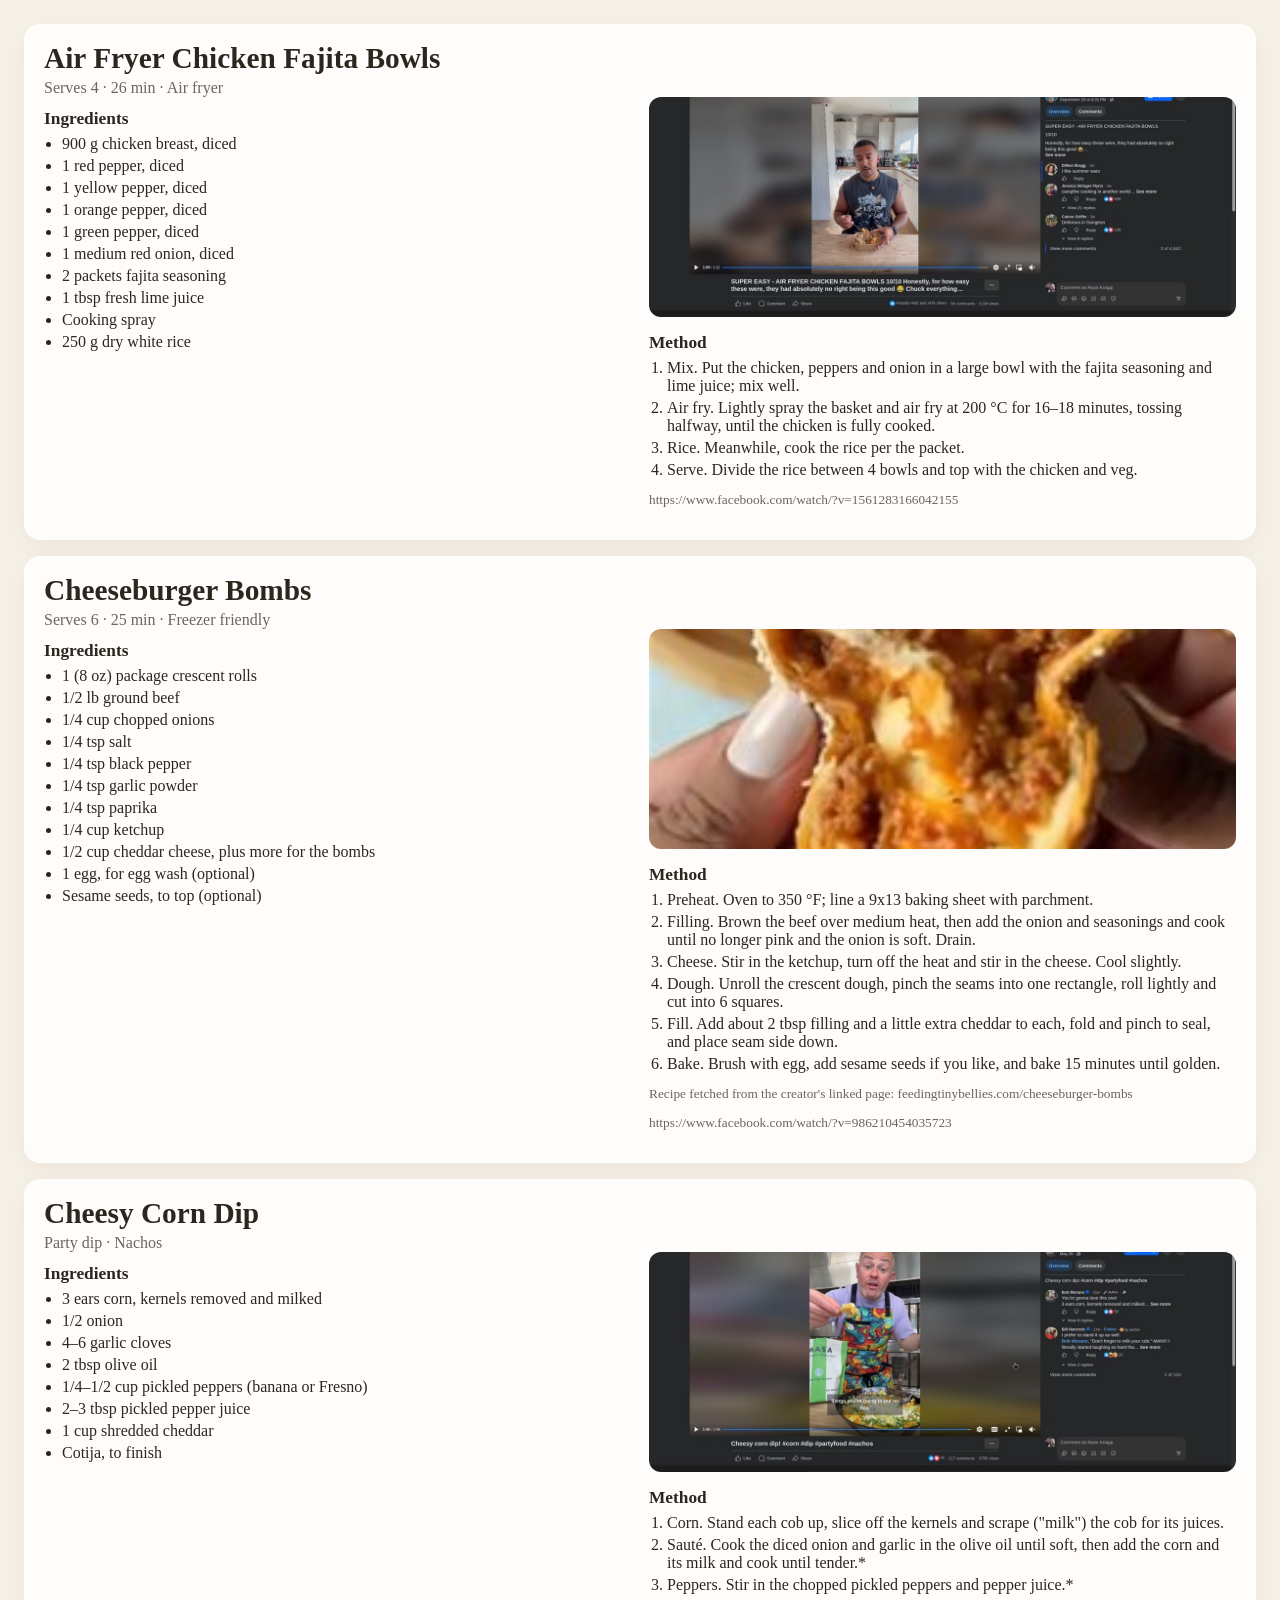
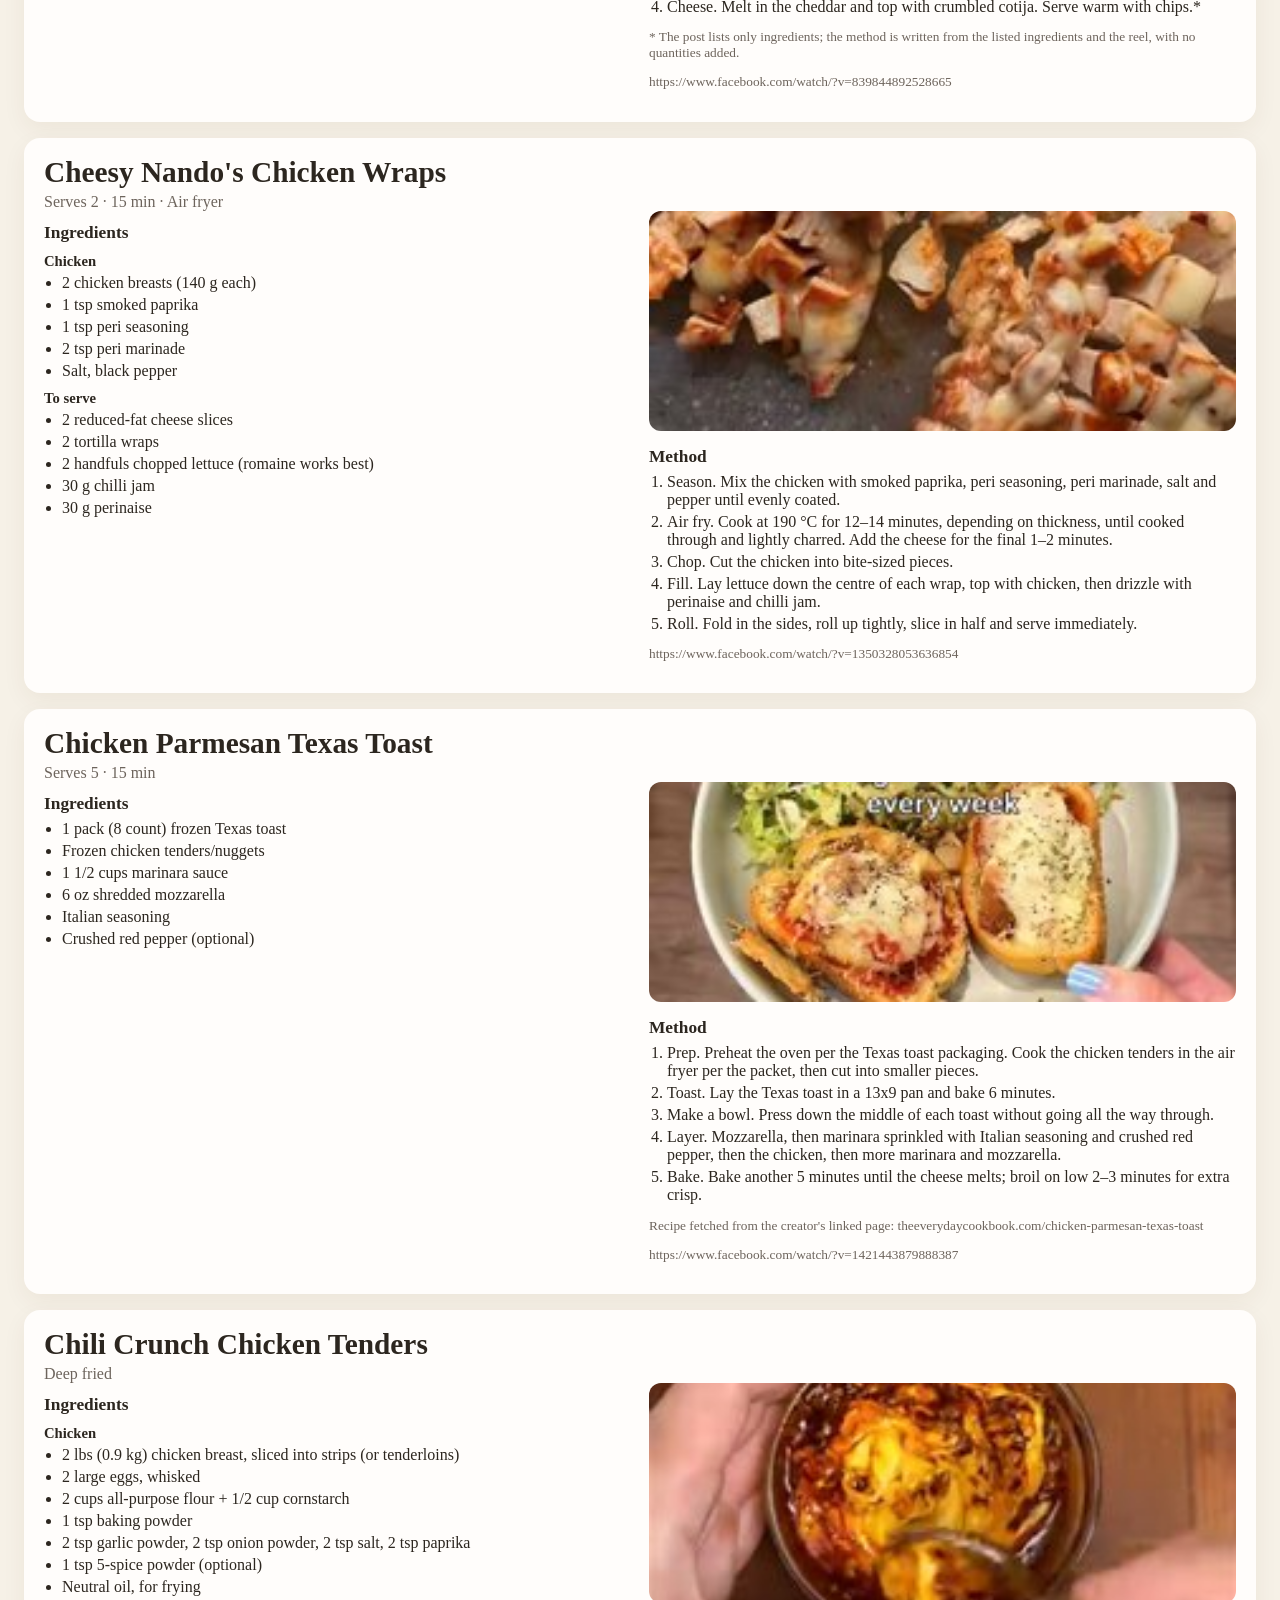
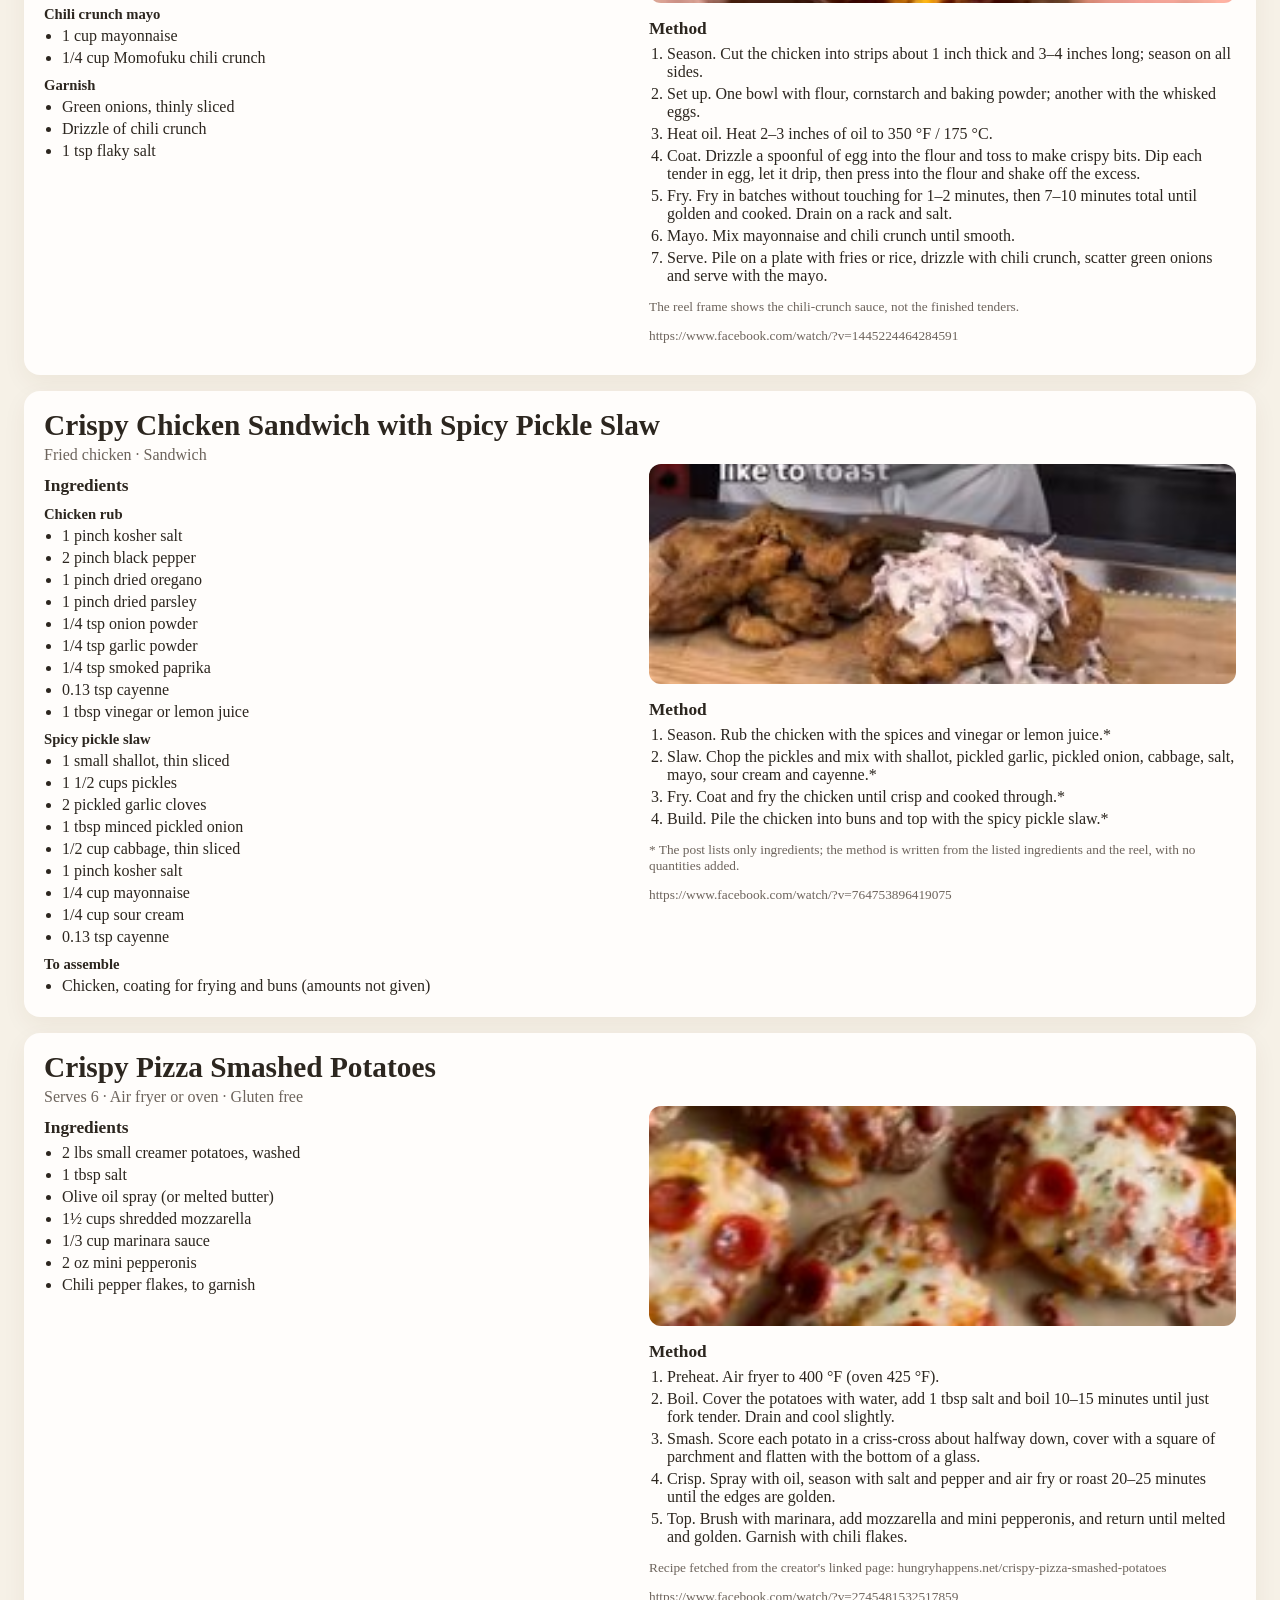
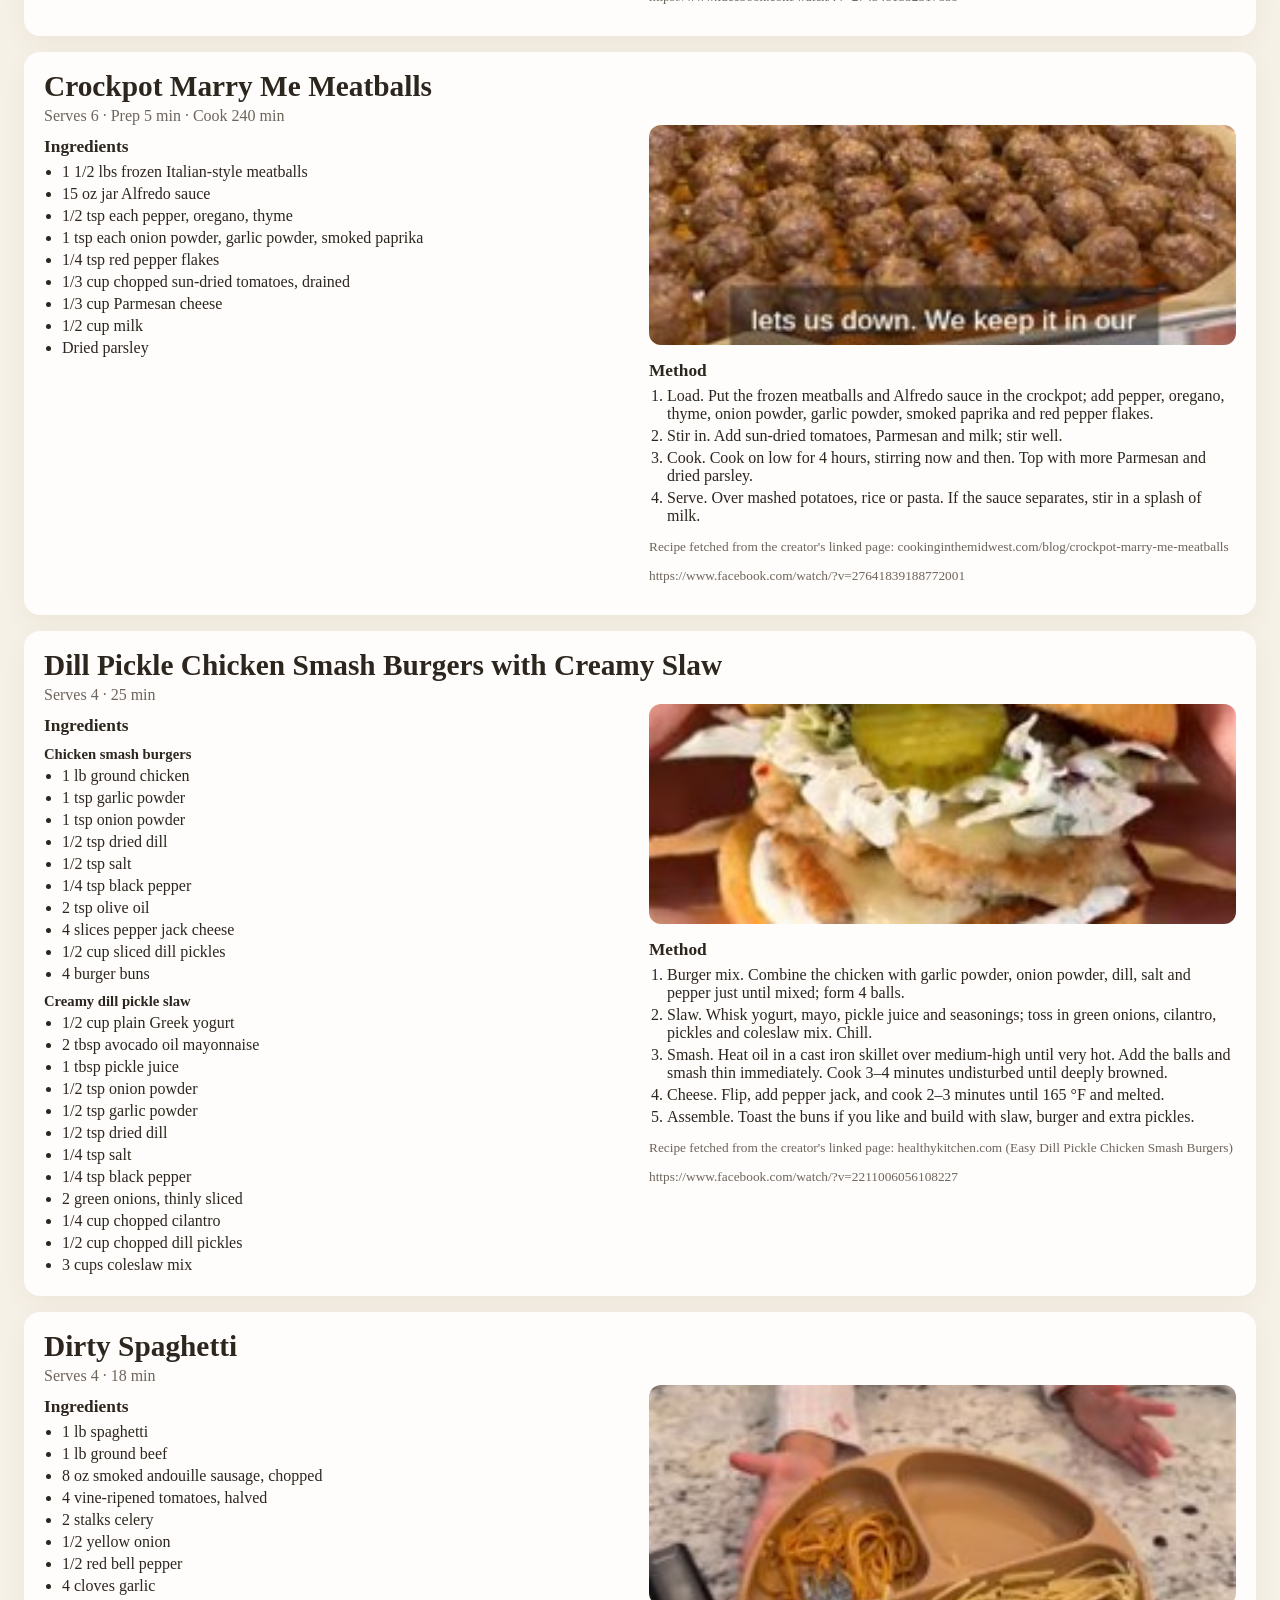
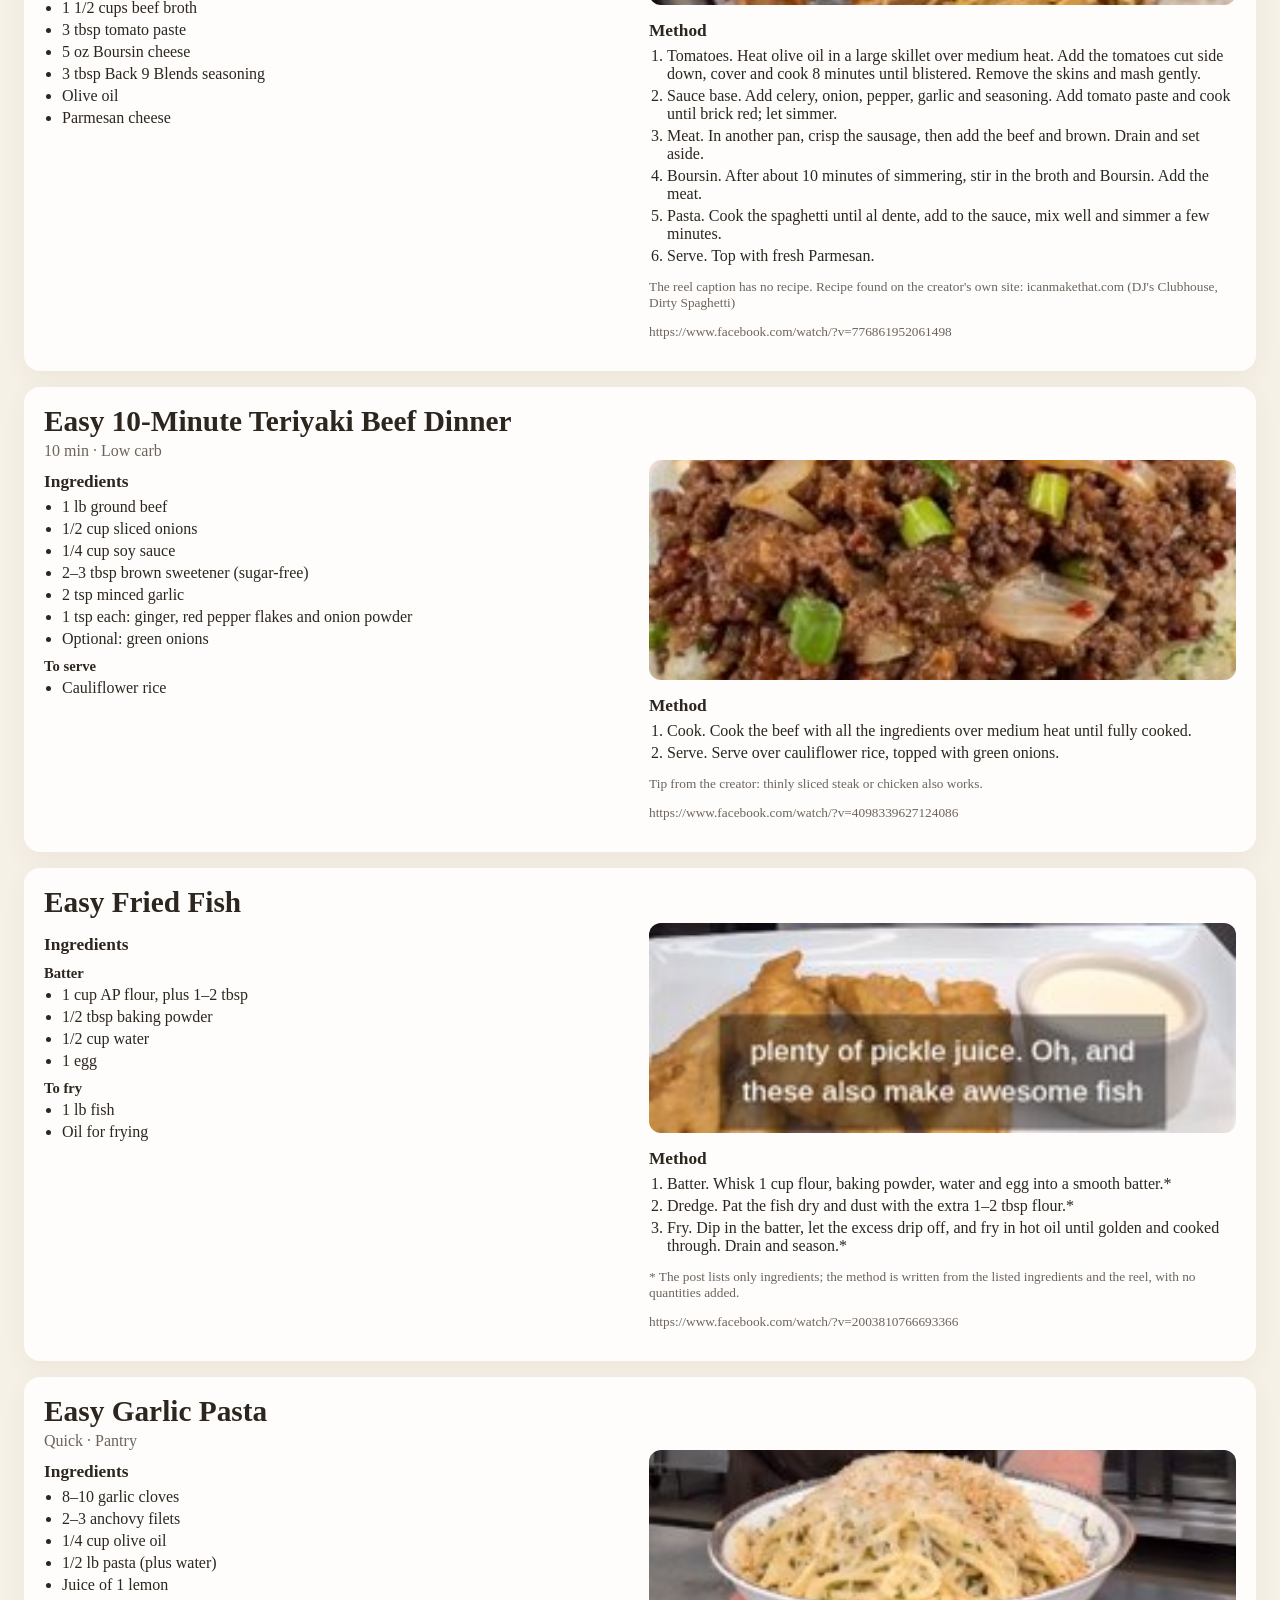
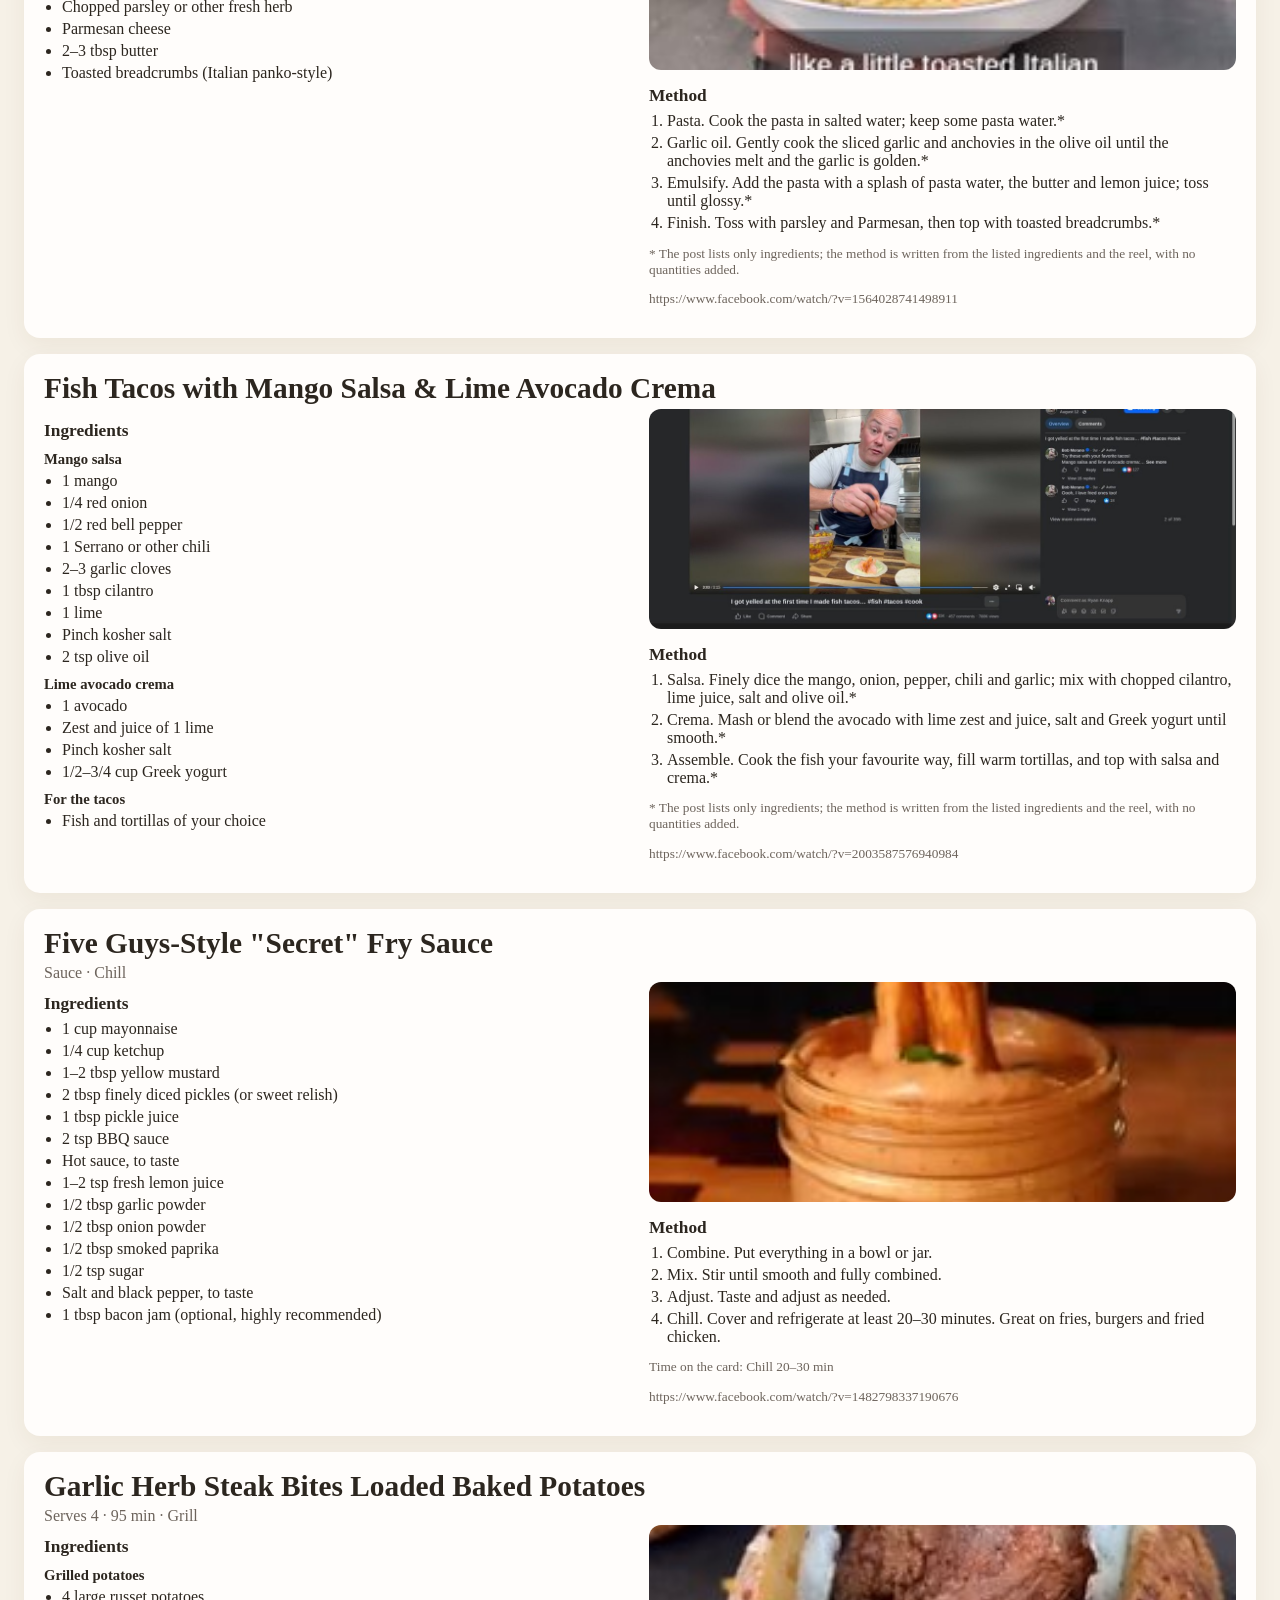
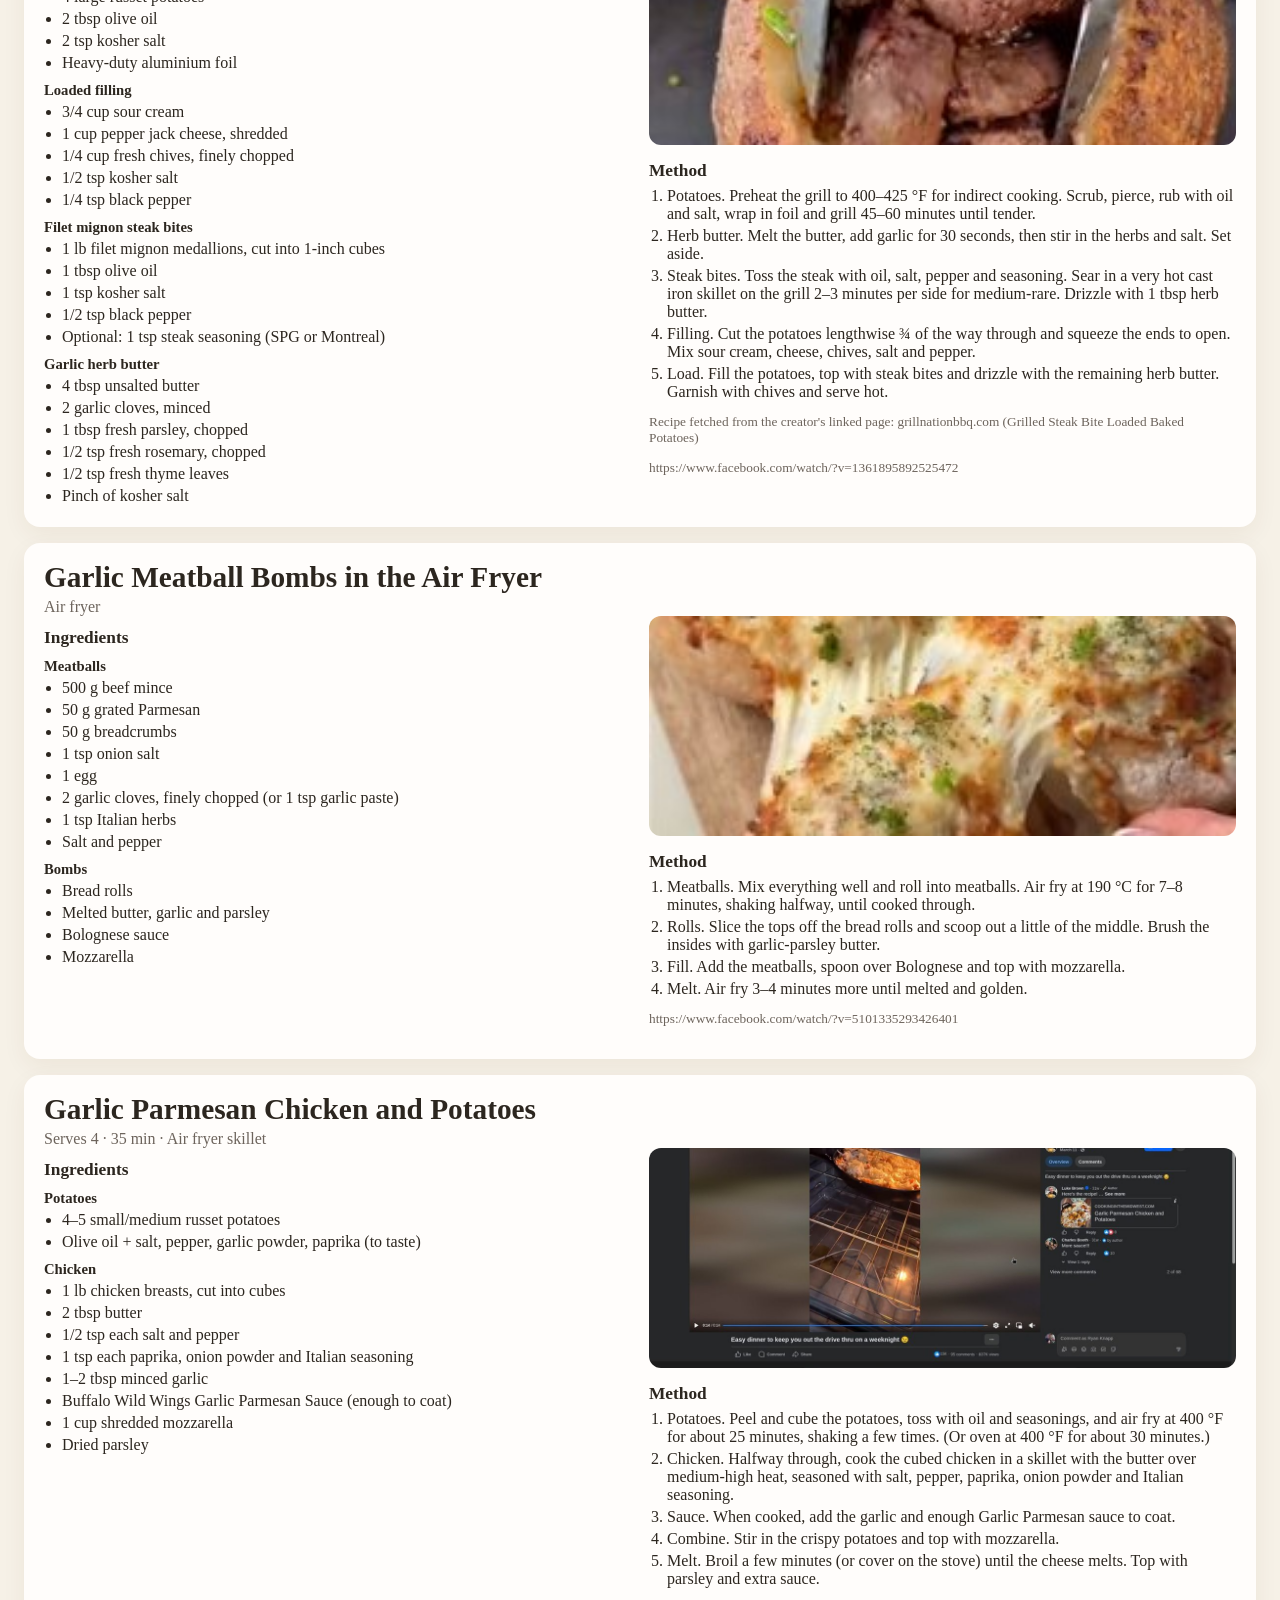
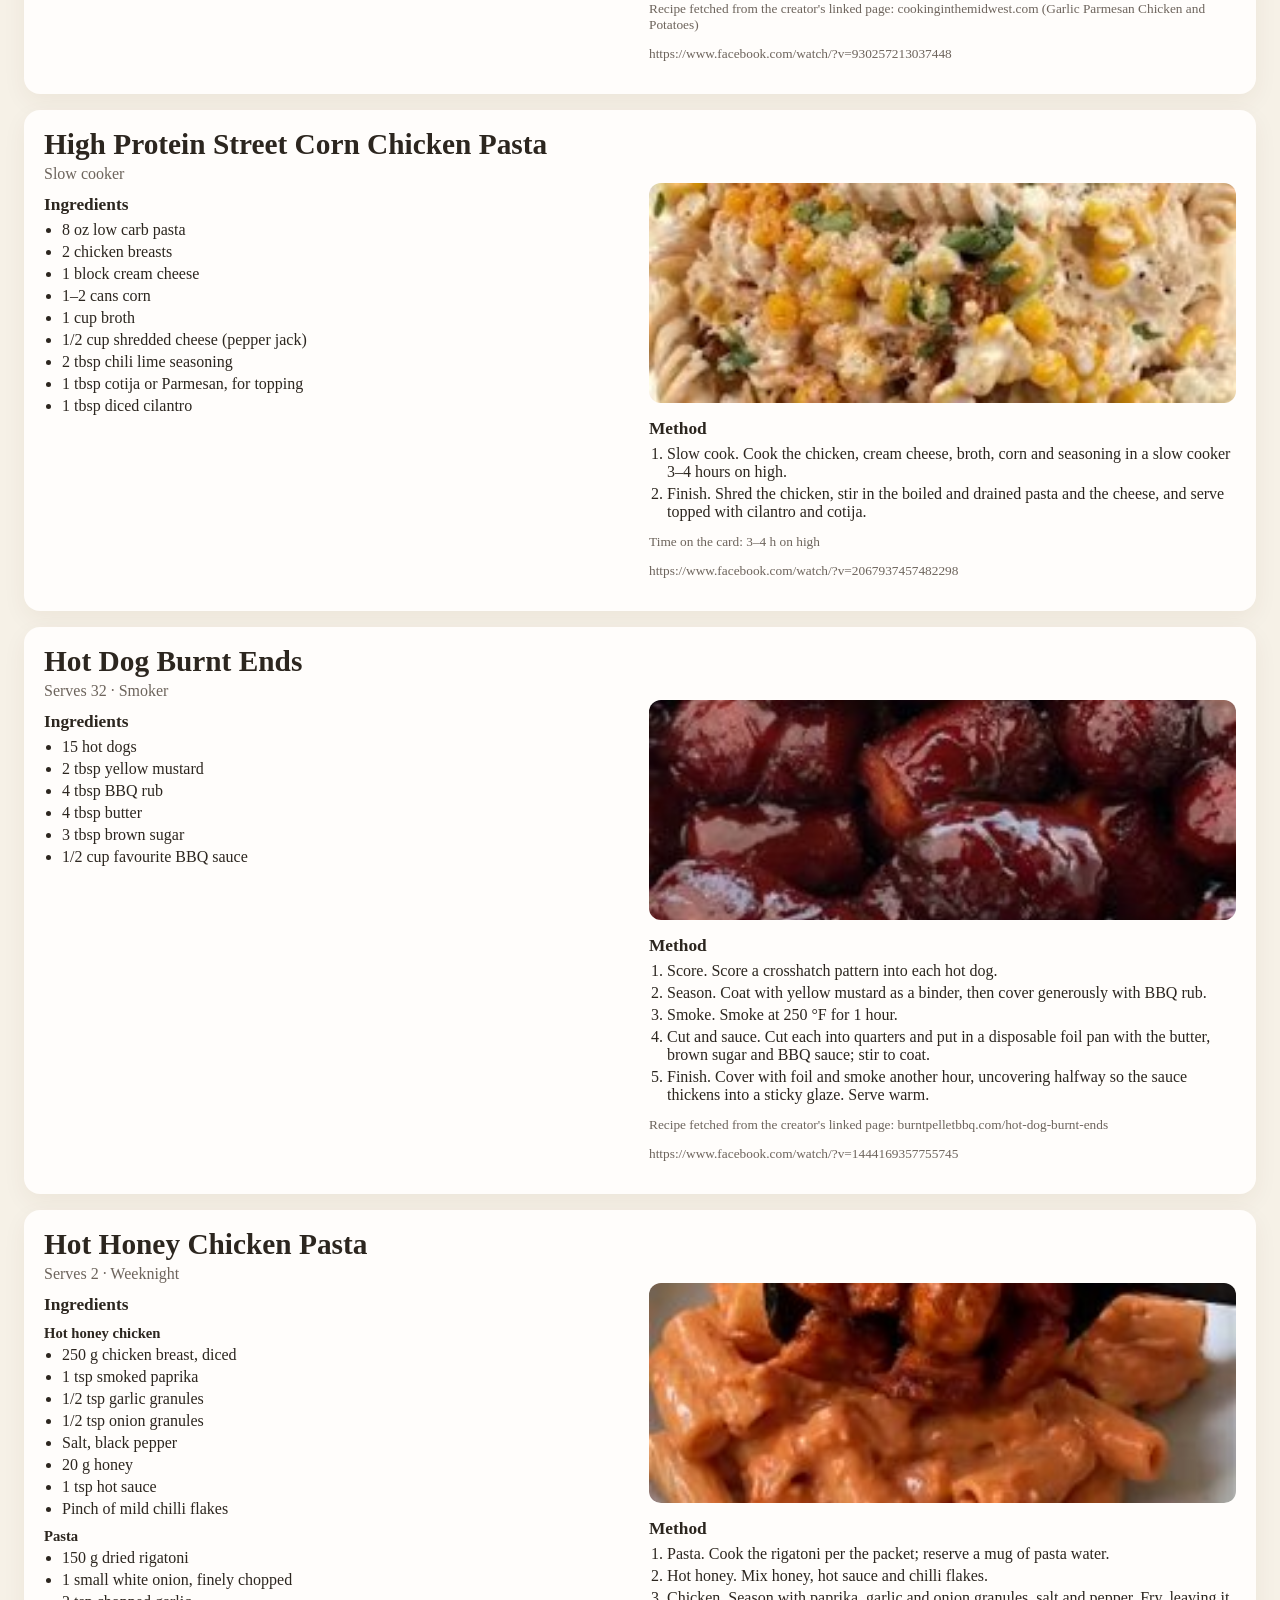
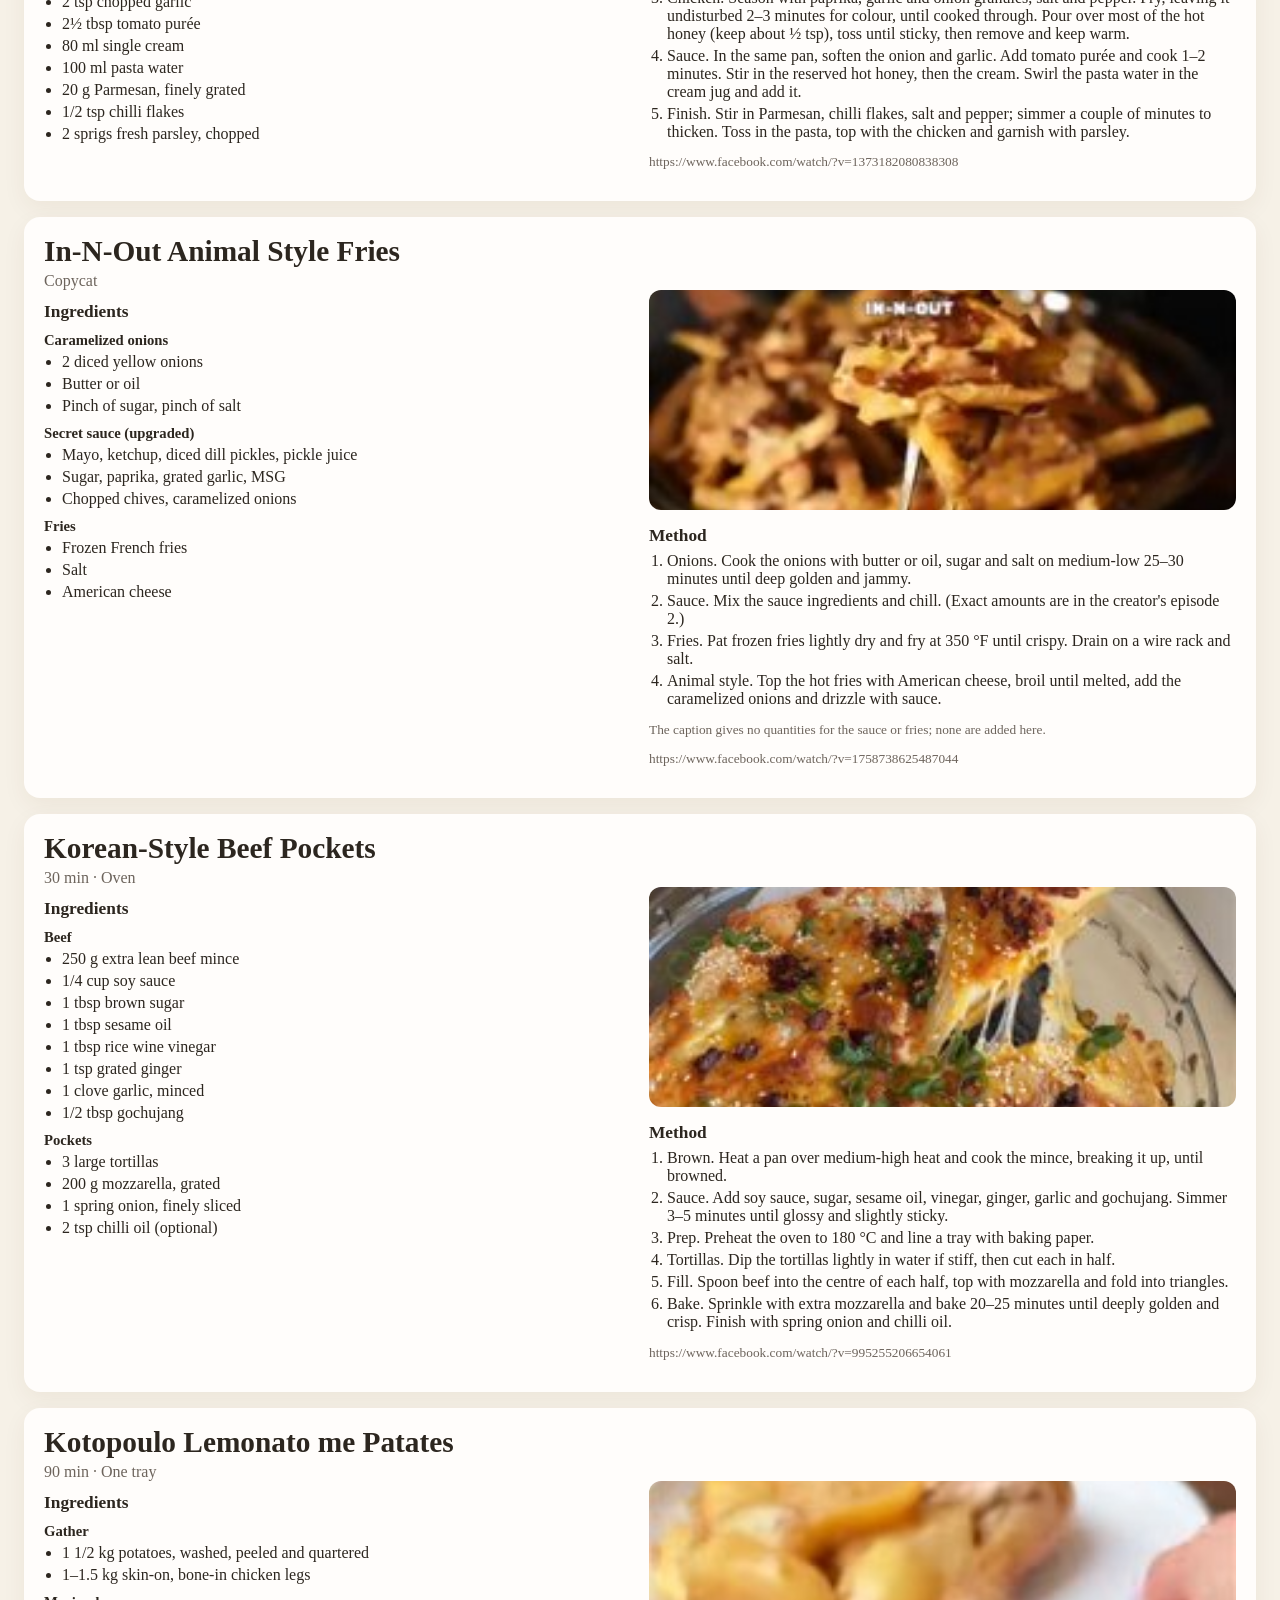
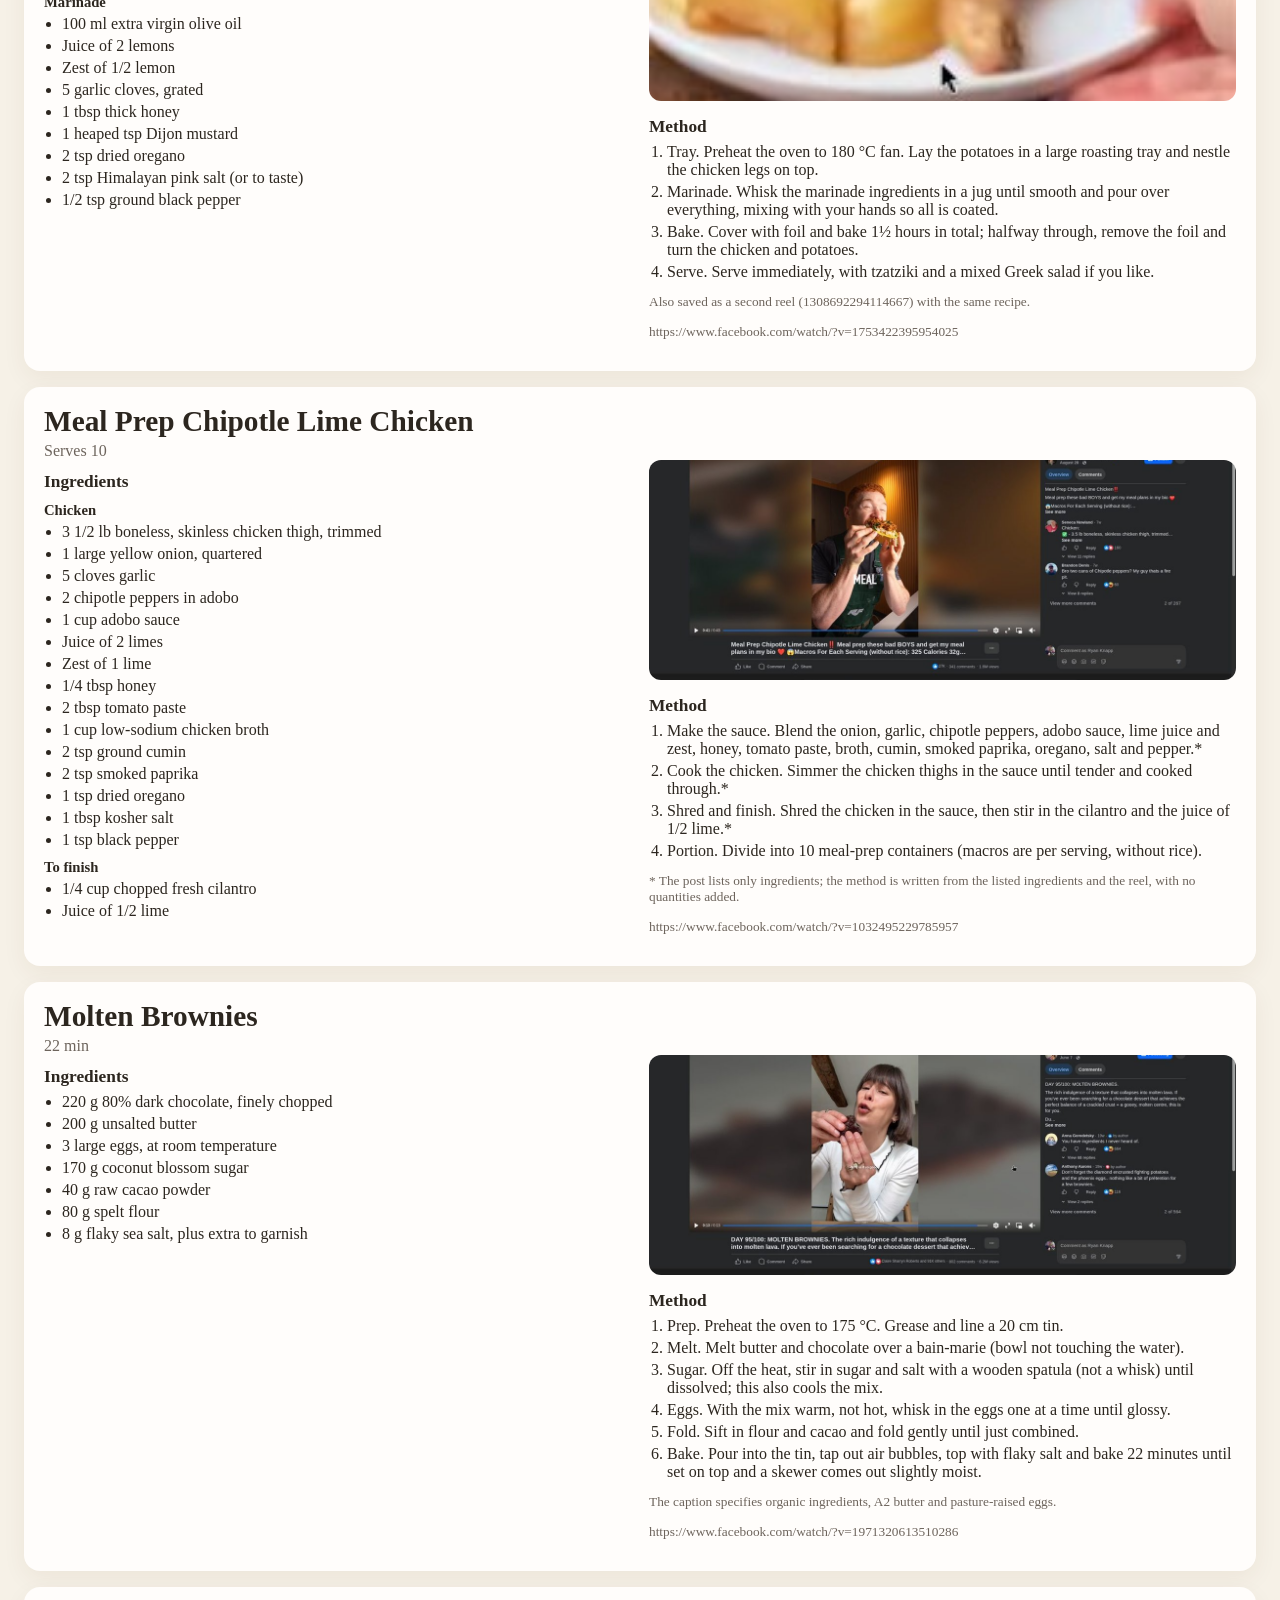
==== recipes/book.html @ 925f7750 "Add the public family recipe book to Meals. Convert the print cards into JSON with photos, validate " ====
<!DOCTYPE html>
<html lang="en">
<head>
<meta charset="utf-8">
<title>Knapp recipe cards</title>
<style>
  @page { size: A4; margin: 12mm; }
  body { font-family: Georgia, "Iowan Old Style", serif; color: #2c261f; margin: 0; background: #f6f1e7; }
  h1 { font-size: 22pt; margin: 0; }
  header p { margin: 4px 0 0; color: #6d645c; }
  .card { background: #fffdfb; border-radius: 16px; padding: 18px 20px; margin: 0 0 16px; break-after: page; page-break-after: always; }
  .cols { display: flex; gap: 18px; }
  .cols > div { flex: 1; }
  h2 { font-size: 13pt; margin: 12px 0 6px; }
  h3 { font-size: 11pt; margin: 10px 0 4px; }
  ul, ol { margin: 0; padding-left: 18px; }
  li { margin: 4px 0; }
  img { width: 100%; max-height: 220px; object-fit: cover; border-radius: 12px; }
  .notes, .src { font-size: 10pt; color: #6d645c; }
  @media screen { body { padding: 24px; } .card { box-shadow: 0 8px 24px rgba(80,50,20,.06); } }
</style>
</head>
<body>
<article class="card"><header><h1>Air Fryer Chicken Fajita Bowls</h1><p>Serves 4 · 26 min · Air fryer</p></header><div class="cols"><div><h2>Ingredients</h2><ul><li>900 g chicken breast, diced</li><li>1 red pepper, diced</li><li>1 yellow pepper, diced</li><li>1 orange pepper, diced</li><li>1 green pepper, diced</li><li>1 medium red onion, diced</li><li>2 packets fajita seasoning</li><li>1 tbsp fresh lime juice</li><li>Cooking spray</li><li>250 g dry white rice</li></ul></div><div><img src="photos/air-fryer-chicken-fajita-bowls.jpg" alt=""><h2>Method</h2><ol><li>Mix. Put the chicken, peppers and onion in a large bowl with the fajita seasoning and lime juice; mix well.</li><li>Air fry. Lightly spray the basket and air fry at 200 °C for 16–18 minutes, tossing halfway, until the chicken is fully cooked.</li><li>Rice. Meanwhile, cook the rice per the packet.</li><li>Serve. Divide the rice between 4 bowls and top with the chicken and veg.</li></ol><p class="src">https://www.facebook.com/watch/?v=1561283166042155</p></div></div></article>
<article class="card"><header><h1>Cheeseburger Bombs</h1><p>Serves 6 · 25 min · Freezer friendly</p></header><div class="cols"><div><h2>Ingredients</h2><ul><li>1 (8 oz) package crescent rolls</li><li>1/2 lb ground beef</li><li>1/4 cup chopped onions</li><li>1/4 tsp salt</li><li>1/4 tsp black pepper</li><li>1/4 tsp garlic powder</li><li>1/4 tsp paprika</li><li>1/4 cup ketchup</li><li>1/2 cup cheddar cheese, plus more for the bombs</li><li>1 egg, for egg wash (optional)</li><li>Sesame seeds, to top (optional)</li></ul></div><div><img src="photos/cheeseburger-bombs.jpg" alt=""><h2>Method</h2><ol><li>Preheat. Oven to 350 °F; line a 9x13 baking sheet with parchment.</li><li>Filling. Brown the beef over medium heat, then add the onion and seasonings and cook until no longer pink and the onion is soft. Drain.</li><li>Cheese. Stir in the ketchup, turn off the heat and stir in the cheese. Cool slightly.</li><li>Dough. Unroll the crescent dough, pinch the seams into one rectangle, roll lightly and cut into 6 squares.</li><li>Fill. Add about 2 tbsp filling and a little extra cheddar to each, fold and pinch to seal, and place seam side down.</li><li>Bake. Brush with egg, add sesame seeds if you like, and bake 15 minutes until golden.</li></ol><p class="notes">Recipe fetched from the creator's linked page: feedingtinybellies.com/cheeseburger-bombs</p><p class="src">https://www.facebook.com/watch/?v=986210454035723</p></div></div></article>
<article class="card"><header><h1>Cheesy Corn Dip</h1><p>Party dip · Nachos</p></header><div class="cols"><div><h2>Ingredients</h2><ul><li>3 ears corn, kernels removed and milked</li><li>1/2 onion</li><li>4–6 garlic cloves</li><li>2 tbsp olive oil</li><li>1/4–1/2 cup pickled peppers (banana or Fresno)</li><li>2–3 tbsp pickled pepper juice</li><li>1 cup shredded cheddar</li><li>Cotija, to finish</li></ul></div><div><img src="photos/cheesy-corn-dip.jpg" alt=""><h2>Method</h2><ol><li>Corn. Stand each cob up, slice off the kernels and scrape (&quot;milk&quot;) the cob for its juices.</li><li>Sauté. Cook the diced onion and garlic in the olive oil until soft, then add the corn and its milk and cook until tender.*</li><li>Peppers. Stir in the chopped pickled peppers and pepper juice.*</li><li>Cheese. Melt in the cheddar and top with crumbled cotija. Serve warm with chips.*</li></ol><p class="notes">* The post lists only ingredients; the method is written from the listed ingredients and the reel, with no quantities added.</p><p class="src">https://www.facebook.com/watch/?v=839844892528665</p></div></div></article>
<article class="card"><header><h1>Cheesy Nando's Chicken Wraps</h1><p>Serves 2 · 15 min · Air fryer</p></header><div class="cols"><div><h2>Ingredients</h2><h3>Chicken</h3><ul><li>2 chicken breasts (140 g each)</li><li>1 tsp smoked paprika</li><li>1 tsp peri seasoning</li><li>2 tsp peri marinade</li><li>Salt, black pepper</li></ul><h3>To serve</h3><ul><li>2 reduced-fat cheese slices</li><li>2 tortilla wraps</li><li>2 handfuls chopped lettuce (romaine works best)</li><li>30 g chilli jam</li><li>30 g perinaise</li></ul></div><div><img src="photos/cheesy-nandos-chicken-wraps.jpg" alt=""><h2>Method</h2><ol><li>Season. Mix the chicken with smoked paprika, peri seasoning, peri marinade, salt and pepper until evenly coated.</li><li>Air fry. Cook at 190 °C for 12–14 minutes, depending on thickness, until cooked through and lightly charred. Add the cheese for the final 1–2 minutes.</li><li>Chop. Cut the chicken into bite-sized pieces.</li><li>Fill. Lay lettuce down the centre of each wrap, top with chicken, then drizzle with perinaise and chilli jam.</li><li>Roll. Fold in the sides, roll up tightly, slice in half and serve immediately.</li></ol><p class="src">https://www.facebook.com/watch/?v=1350328053636854</p></div></div></article>
<article class="card"><header><h1>Chicken Parmesan Texas Toast</h1><p>Serves 5 · 15 min</p></header><div class="cols"><div><h2>Ingredients</h2><ul><li>1 pack (8 count) frozen Texas toast</li><li>Frozen chicken tenders/nuggets</li><li>1 1/2 cups marinara sauce</li><li>6 oz shredded mozzarella</li><li>Italian seasoning</li><li>Crushed red pepper (optional)</li></ul></div><div><img src="photos/chicken-parmesan-texas-toast.jpg" alt=""><h2>Method</h2><ol><li>Prep. Preheat the oven per the Texas toast packaging. Cook the chicken tenders in the air fryer per the packet, then cut into smaller pieces.</li><li>Toast. Lay the Texas toast in a 13x9 pan and bake 6 minutes.</li><li>Make a bowl. Press down the middle of each toast without going all the way through.</li><li>Layer. Mozzarella, then marinara sprinkled with Italian seasoning and crushed red pepper, then the chicken, then more marinara and mozzarella.</li><li>Bake. Bake another 5 minutes until the cheese melts; broil on low 2–3 minutes for extra crisp.</li></ol><p class="notes">Recipe fetched from the creator's linked page: theeverydaycookbook.com/chicken-parmesan-texas-toast</p><p class="src">https://www.facebook.com/watch/?v=1421443879888387</p></div></div></article>
<article class="card"><header><h1>Chili Crunch Chicken Tenders</h1><p>Deep fried</p></header><div class="cols"><div><h2>Ingredients</h2><h3>Chicken</h3><ul><li>2 lbs (0.9 kg) chicken breast, sliced into strips (or tenderloins)</li><li>2 large eggs, whisked</li><li>2 cups all-purpose flour + 1/2 cup cornstarch</li><li>1 tsp baking powder</li><li>2 tsp garlic powder, 2 tsp onion powder, 2 tsp salt, 2 tsp paprika</li><li>1 tsp 5-spice powder (optional)</li><li>Neutral oil, for frying</li></ul><h3>Chili crunch mayo</h3><ul><li>1 cup mayonnaise</li><li>1/4 cup Momofuku chili crunch</li></ul><h3>Garnish</h3><ul><li>Green onions, thinly sliced</li><li>Drizzle of chili crunch</li><li>1 tsp flaky salt</li></ul></div><div><img src="photos/chili-crunch-chicken-tenders.jpg" alt=""><h2>Method</h2><ol><li>Season. Cut the chicken into strips about 1 inch thick and 3–4 inches long; season on all sides.</li><li>Set up. One bowl with flour, cornstarch and baking powder; another with the whisked eggs.</li><li>Heat oil. Heat 2–3 inches of oil to 350 °F / 175 °C.</li><li>Coat. Drizzle a spoonful of egg into the flour and toss to make crispy bits. Dip each tender in egg, let it drip, then press into the flour and shake off the excess.</li><li>Fry. Fry in batches without touching for 1–2 minutes, then 7–10 minutes total until golden and cooked. Drain on a rack and salt.</li><li>Mayo. Mix mayonnaise and chili crunch until smooth.</li><li>Serve. Pile on a plate with fries or rice, drizzle with chili crunch, scatter green onions and serve with the mayo.</li></ol><p class="notes">The reel frame shows the chili-crunch sauce, not the finished tenders.</p><p class="src">https://www.facebook.com/watch/?v=1445224464284591</p></div></div></article>
<article class="card"><header><h1>Crispy Chicken Sandwich with Spicy Pickle Slaw</h1><p>Fried chicken · Sandwich</p></header><div class="cols"><div><h2>Ingredients</h2><h3>Chicken rub</h3><ul><li>1 pinch kosher salt</li><li>2 pinch black pepper</li><li>1 pinch dried oregano</li><li>1 pinch dried parsley</li><li>1/4 tsp onion powder</li><li>1/4 tsp garlic powder</li><li>1/4 tsp smoked paprika</li><li>0.13 tsp cayenne</li><li>1 tbsp vinegar or lemon juice</li></ul><h3>Spicy pickle slaw</h3><ul><li>1 small shallot, thin sliced</li><li>1 1/2 cups pickles</li><li>2 pickled garlic cloves</li><li>1 tbsp minced pickled onion</li><li>1/2 cup cabbage, thin sliced</li><li>1 pinch kosher salt</li><li>1/4 cup mayonnaise</li><li>1/4 cup sour cream</li><li>0.13 tsp cayenne</li></ul><h3>To assemble</h3><ul><li>Chicken, coating for frying and buns (amounts not given)</li></ul></div><div><img src="photos/crispy-chicken-sandwich-spicy-pickle-slaw.jpg" alt=""><h2>Method</h2><ol><li>Season. Rub the chicken with the spices and vinegar or lemon juice.*</li><li>Slaw. Chop the pickles and mix with shallot, pickled garlic, pickled onion, cabbage, salt, mayo, sour cream and cayenne.*</li><li>Fry. Coat and fry the chicken until crisp and cooked through.*</li><li>Build. Pile the chicken into buns and top with the spicy pickle slaw.*</li></ol><p class="notes">* The post lists only ingredients; the method is written from the listed ingredients and the reel, with no quantities added.</p><p class="src">https://www.facebook.com/watch/?v=764753896419075</p></div></div></article>
<article class="card"><header><h1>Crispy Pizza Smashed Potatoes</h1><p>Serves 6 · Air fryer or oven · Gluten free</p></header><div class="cols"><div><h2>Ingredients</h2><ul><li>2 lbs small creamer potatoes, washed</li><li>1 tbsp salt</li><li>Olive oil spray (or melted butter)</li><li>1½ cups shredded mozzarella</li><li>1/3 cup marinara sauce</li><li>2 oz mini pepperonis</li><li>Chili pepper flakes, to garnish</li></ul></div><div><img src="photos/pizza-smashed-potatoes.jpg" alt=""><h2>Method</h2><ol><li>Preheat. Air fryer to 400 °F (oven 425 °F).</li><li>Boil. Cover the potatoes with water, add 1 tbsp salt and boil 10–15 minutes until just fork tender. Drain and cool slightly.</li><li>Smash. Score each potato in a criss-cross about halfway down, cover with a square of parchment and flatten with the bottom of a glass.</li><li>Crisp. Spray with oil, season with salt and pepper and air fry or roast 20–25 minutes until the edges are golden.</li><li>Top. Brush with marinara, add mozzarella and mini pepperonis, and return until melted and golden. Garnish with chili flakes.</li></ol><p class="notes">Recipe fetched from the creator's linked page: hungryhappens.net/crispy-pizza-smashed-potatoes</p><p class="src">https://www.facebook.com/watch/?v=2745481532517859</p></div></div></article>
<article class="card"><header><h1>Crockpot Marry Me Meatballs</h1><p>Serves 6 · Prep 5 min · Cook 240 min</p></header><div class="cols"><div><h2>Ingredients</h2><ul><li>1 1/2 lbs frozen Italian-style meatballs</li><li>15 oz jar Alfredo sauce</li><li>1/2 tsp each pepper, oregano, thyme</li><li>1 tsp each onion powder, garlic powder, smoked paprika</li><li>1/4 tsp red pepper flakes</li><li>1/3 cup chopped sun-dried tomatoes, drained</li><li>1/3 cup Parmesan cheese</li><li>1/2 cup milk</li><li>Dried parsley</li></ul></div><div><img src="photos/crockpot-marry-me-meatballs.jpg" alt=""><h2>Method</h2><ol><li>Load. Put the frozen meatballs and Alfredo sauce in the crockpot; add pepper, oregano, thyme, onion powder, garlic powder, smoked paprika and red pepper flakes.</li><li>Stir in. Add sun-dried tomatoes, Parmesan and milk; stir well.</li><li>Cook. Cook on low for 4 hours, stirring now and then. Top with more Parmesan and dried parsley.</li><li>Serve. Over mashed potatoes, rice or pasta. If the sauce separates, stir in a splash of milk.</li></ol><p class="notes">Recipe fetched from the creator's linked page: cookinginthemidwest.com/blog/crockpot-marry-me-meatballs</p><p class="src">https://www.facebook.com/watch/?v=27641839188772001</p></div></div></article>
<article class="card"><header><h1>Dill Pickle Chicken Smash Burgers with Creamy Slaw</h1><p>Serves 4 · 25 min</p></header><div class="cols"><div><h2>Ingredients</h2><h3>Chicken smash burgers</h3><ul><li>1 lb ground chicken</li><li>1 tsp garlic powder</li><li>1 tsp onion powder</li><li>1/2 tsp dried dill</li><li>1/2 tsp salt</li><li>1/4 tsp black pepper</li><li>2 tsp olive oil</li><li>4 slices pepper jack cheese</li><li>1/2 cup sliced dill pickles</li><li>4 burger buns</li></ul><h3>Creamy dill pickle slaw</h3><ul><li>1/2 cup plain Greek yogurt</li><li>2 tbsp avocado oil mayonnaise</li><li>1 tbsp pickle juice</li><li>1/2 tsp onion powder</li><li>1/2 tsp garlic powder</li><li>1/2 tsp dried dill</li><li>1/4 tsp salt</li><li>1/4 tsp black pepper</li><li>2 green onions, thinly sliced</li><li>1/4 cup chopped cilantro</li><li>1/2 cup chopped dill pickles</li><li>3 cups coleslaw mix</li></ul></div><div><img src="photos/dill-pickle-chicken-smash-burgers.jpg" alt=""><h2>Method</h2><ol><li>Burger mix. Combine the chicken with garlic powder, onion powder, dill, salt and pepper just until mixed; form 4 balls.</li><li>Slaw. Whisk yogurt, mayo, pickle juice and seasonings; toss in green onions, cilantro, pickles and coleslaw mix. Chill.</li><li>Smash. Heat oil in a cast iron skillet over medium-high until very hot. Add the balls and smash thin immediately. Cook 3–4 minutes undisturbed until deeply browned.</li><li>Cheese. Flip, add pepper jack, and cook 2–3 minutes until 165 °F and melted.</li><li>Assemble. Toast the buns if you like and build with slaw, burger and extra pickles.</li></ol><p class="notes">Recipe fetched from the creator's linked page: healthykitchen.com (Easy Dill Pickle Chicken Smash Burgers)</p><p class="src">https://www.facebook.com/watch/?v=2211006056108227</p></div></div></article>
<article class="card"><header><h1>Dirty Spaghetti</h1><p>Serves 4 · 18 min</p></header><div class="cols"><div><h2>Ingredients</h2><ul><li>1 lb spaghetti</li><li>1 lb ground beef</li><li>8 oz smoked andouille sausage, chopped</li><li>4 vine-ripened tomatoes, halved</li><li>2 stalks celery</li><li>1/2 yellow onion</li><li>1/2 red bell pepper</li><li>4 cloves garlic</li><li>1 1/2 cups beef broth</li><li>3 tbsp tomato paste</li><li>5 oz Boursin cheese</li><li>3 tbsp Back 9 Blends seasoning</li><li>Olive oil</li><li>Parmesan cheese</li></ul></div><div><img src="photos/dirty-spaghetti.jpg" alt=""><h2>Method</h2><ol><li>Tomatoes. Heat olive oil in a large skillet over medium heat. Add the tomatoes cut side down, cover and cook 8 minutes until blistered. Remove the skins and mash gently.</li><li>Sauce base. Add celery, onion, pepper, garlic and seasoning. Add tomato paste and cook until brick red; let simmer.</li><li>Meat. In another pan, crisp the sausage, then add the beef and brown. Drain and set aside.</li><li>Boursin. After about 10 minutes of simmering, stir in the broth and Boursin. Add the meat.</li><li>Pasta. Cook the spaghetti until al dente, add to the sauce, mix well and simmer a few minutes.</li><li>Serve. Top with fresh Parmesan.</li></ol><p class="notes">The reel caption has no recipe. Recipe found on the creator's own site: icanmakethat.com (DJ's Clubhouse, Dirty Spaghetti)</p><p class="src">https://www.facebook.com/watch/?v=776861952061498</p></div></div></article>
<article class="card"><header><h1>Easy 10-Minute Teriyaki Beef Dinner</h1><p>10 min · Low carb</p></header><div class="cols"><div><h2>Ingredients</h2><ul><li>1 lb ground beef</li><li>1/2 cup sliced onions</li><li>1/4 cup soy sauce</li><li>2–3 tbsp brown sweetener (sugar-free)</li><li>2 tsp minced garlic</li><li>1 tsp each: ginger, red pepper flakes and onion powder</li><li>Optional: green onions</li></ul><h3>To serve</h3><ul><li>Cauliflower rice</li></ul></div><div><img src="photos/teriyaki-beef-dinner.jpg" alt=""><h2>Method</h2><ol><li>Cook. Cook the beef with all the ingredients over medium heat until fully cooked.</li><li>Serve. Serve over cauliflower rice, topped with green onions.</li></ol><p class="notes">Tip from the creator: thinly sliced steak or chicken also works.</p><p class="src">https://www.facebook.com/watch/?v=4098339627124086</p></div></div></article>
<article class="card"><header><h1>Easy Fried Fish</h1><p></p></header><div class="cols"><div><h2>Ingredients</h2><h3>Batter</h3><ul><li>1 cup AP flour, plus 1–2 tbsp</li><li>1/2 tbsp baking powder</li><li>1/2 cup water</li><li>1 egg</li></ul><h3>To fry</h3><ul><li>1 lb fish</li><li>Oil for frying</li></ul></div><div><img src="photos/easy-fried-fish.jpg" alt=""><h2>Method</h2><ol><li>Batter. Whisk 1 cup flour, baking powder, water and egg into a smooth batter.*</li><li>Dredge. Pat the fish dry and dust with the extra 1–2 tbsp flour.*</li><li>Fry. Dip in the batter, let the excess drip off, and fry in hot oil until golden and cooked through. Drain and season.*</li></ol><p class="notes">* The post lists only ingredients; the method is written from the listed ingredients and the reel, with no quantities added.</p><p class="src">https://www.facebook.com/watch/?v=2003810766693366</p></div></div></article>
<article class="card"><header><h1>Easy Garlic Pasta</h1><p>Quick · Pantry</p></header><div class="cols"><div><h2>Ingredients</h2><ul><li>8–10 garlic cloves</li><li>2–3 anchovy filets</li><li>1/4 cup olive oil</li><li>1/2 lb pasta (plus water)</li><li>Juice of 1 lemon</li><li>Chopped parsley or other fresh herb</li><li>Parmesan cheese</li><li>2–3 tbsp butter</li><li>Toasted breadcrumbs (Italian panko-style)</li></ul></div><div><img src="photos/easy-garlic-pasta.jpg" alt=""><h2>Method</h2><ol><li>Pasta. Cook the pasta in salted water; keep some pasta water.*</li><li>Garlic oil. Gently cook the sliced garlic and anchovies in the olive oil until the anchovies melt and the garlic is golden.*</li><li>Emulsify. Add the pasta with a splash of pasta water, the butter and lemon juice; toss until glossy.*</li><li>Finish. Toss with parsley and Parmesan, then top with toasted breadcrumbs.*</li></ol><p class="notes">* The post lists only ingredients; the method is written from the listed ingredients and the reel, with no quantities added.</p><p class="src">https://www.facebook.com/watch/?v=1564028741498911</p></div></div></article>
<article class="card"><header><h1>Fish Tacos with Mango Salsa &amp; Lime Avocado Crema</h1><p></p></header><div class="cols"><div><h2>Ingredients</h2><h3>Mango salsa</h3><ul><li>1 mango</li><li>1/4 red onion</li><li>1/2 red bell pepper</li><li>1 Serrano or other chili</li><li>2–3 garlic cloves</li><li>1 tbsp cilantro</li><li>1 lime</li><li>Pinch kosher salt</li><li>2 tsp olive oil</li></ul><h3>Lime avocado crema</h3><ul><li>1 avocado</li><li>Zest and juice of 1 lime</li><li>Pinch kosher salt</li><li>1/2–3/4 cup Greek yogurt</li></ul><h3>For the tacos</h3><ul><li>Fish and tortillas of your choice</li></ul></div><div><img src="photos/fish-tacos-mango-salsa-avocado-crema.jpg" alt=""><h2>Method</h2><ol><li>Salsa. Finely dice the mango, onion, pepper, chili and garlic; mix with chopped cilantro, lime juice, salt and olive oil.*</li><li>Crema. Mash or blend the avocado with lime zest and juice, salt and Greek yogurt until smooth.*</li><li>Assemble. Cook the fish your favourite way, fill warm tortillas, and top with salsa and crema.*</li></ol><p class="notes">* The post lists only ingredients; the method is written from the listed ingredients and the reel, with no quantities added.</p><p class="src">https://www.facebook.com/watch/?v=2003587576940984</p></div></div></article>
<article class="card"><header><h1>Five Guys-Style &quot;Secret&quot; Fry Sauce</h1><p>Sauce · Chill</p></header><div class="cols"><div><h2>Ingredients</h2><ul><li>1 cup mayonnaise</li><li>1/4 cup ketchup</li><li>1–2 tbsp yellow mustard</li><li>2 tbsp finely diced pickles (or sweet relish)</li><li>1 tbsp pickle juice</li><li>2 tsp BBQ sauce</li><li>Hot sauce, to taste</li><li>1–2 tsp fresh lemon juice</li><li>1/2 tbsp garlic powder</li><li>1/2 tbsp onion powder</li><li>1/2 tbsp smoked paprika</li><li>1/2 tsp sugar</li><li>Salt and black pepper, to taste</li><li>1 tbsp bacon jam (optional, highly recommended)</li></ul></div><div><img src="photos/five-guys-style-fry-sauce.jpg" alt=""><h2>Method</h2><ol><li>Combine. Put everything in a bowl or jar.</li><li>Mix. Stir until smooth and fully combined.</li><li>Adjust. Taste and adjust as needed.</li><li>Chill. Cover and refrigerate at least 20–30 minutes. Great on fries, burgers and fried chicken.</li></ol><p class="notes">Time on the card: Chill 20–30 min</p><p class="src">https://www.facebook.com/watch/?v=1482798337190676</p></div></div></article>
<article class="card"><header><h1>Garlic Herb Steak Bites Loaded Baked Potatoes</h1><p>Serves 4 · 95 min · Grill</p></header><div class="cols"><div><h2>Ingredients</h2><h3>Grilled potatoes</h3><ul><li>4 large russet potatoes</li><li>2 tbsp olive oil</li><li>2 tsp kosher salt</li><li>Heavy-duty aluminium foil</li></ul><h3>Loaded filling</h3><ul><li>3/4 cup sour cream</li><li>1 cup pepper jack cheese, shredded</li><li>1/4 cup fresh chives, finely chopped</li><li>1/2 tsp kosher salt</li><li>1/4 tsp black pepper</li></ul><h3>Filet mignon steak bites</h3><ul><li>1 lb filet mignon medallions, cut into 1-inch cubes</li><li>1 tbsp olive oil</li><li>1 tsp kosher salt</li><li>1/2 tsp black pepper</li><li>Optional: 1 tsp steak seasoning (SPG or Montreal)</li></ul><h3>Garlic herb butter</h3><ul><li>4 tbsp unsalted butter</li><li>2 garlic cloves, minced</li><li>1 tbsp fresh parsley, chopped</li><li>1/2 tsp fresh rosemary, chopped</li><li>1/2 tsp fresh thyme leaves</li><li>Pinch of kosher salt</li></ul></div><div><img src="photos/garlic-herb-steak-bites-loaded-potatoes.jpg" alt=""><h2>Method</h2><ol><li>Potatoes. Preheat the grill to 400–425 °F for indirect cooking. Scrub, pierce, rub with oil and salt, wrap in foil and grill 45–60 minutes until tender.</li><li>Herb butter. Melt the butter, add garlic for 30 seconds, then stir in the herbs and salt. Set aside.</li><li>Steak bites. Toss the steak with oil, salt, pepper and seasoning. Sear in a very hot cast iron skillet on the grill 2–3 minutes per side for medium-rare. Drizzle with 1 tbsp herb butter.</li><li>Filling. Cut the potatoes lengthwise ¾ of the way through and squeeze the ends to open. Mix sour cream, cheese, chives, salt and pepper.</li><li>Load. Fill the potatoes, top with steak bites and drizzle with the remaining herb butter. Garnish with chives and serve hot.</li></ol><p class="notes">Recipe fetched from the creator's linked page: grillnationbbq.com (Grilled Steak Bite Loaded Baked Potatoes)</p><p class="src">https://www.facebook.com/watch/?v=1361895892525472</p></div></div></article>
<article class="card"><header><h1>Garlic Meatball Bombs in the Air Fryer</h1><p>Air fryer</p></header><div class="cols"><div><h2>Ingredients</h2><h3>Meatballs</h3><ul><li>500 g beef mince</li><li>50 g grated Parmesan</li><li>50 g breadcrumbs</li><li>1 tsp onion salt</li><li>1 egg</li><li>2 garlic cloves, finely chopped (or 1 tsp garlic paste)</li><li>1 tsp Italian herbs</li><li>Salt and pepper</li></ul><h3>Bombs</h3><ul><li>Bread rolls</li><li>Melted butter, garlic and parsley</li><li>Bolognese sauce</li><li>Mozzarella</li></ul></div><div><img src="photos/garlic-meatball-bombs.jpg" alt=""><h2>Method</h2><ol><li>Meatballs. Mix everything well and roll into meatballs. Air fry at 190 °C for 7–8 minutes, shaking halfway, until cooked through.</li><li>Rolls. Slice the tops off the bread rolls and scoop out a little of the middle. Brush the insides with garlic-parsley butter.</li><li>Fill. Add the meatballs, spoon over Bolognese and top with mozzarella.</li><li>Melt. Air fry 3–4 minutes more until melted and golden.</li></ol><p class="src">https://www.facebook.com/watch/?v=5101335293426401</p></div></div></article>
<article class="card"><header><h1>Garlic Parmesan Chicken and Potatoes</h1><p>Serves 4 · 35 min · Air fryer skillet</p></header><div class="cols"><div><h2>Ingredients</h2><h3>Potatoes</h3><ul><li>4–5 small/medium russet potatoes</li><li>Olive oil + salt, pepper, garlic powder, paprika (to taste)</li></ul><h3>Chicken</h3><ul><li>1 lb chicken breasts, cut into cubes</li><li>2 tbsp butter</li><li>1/2 tsp each salt and pepper</li><li>1 tsp each paprika, onion powder and Italian seasoning</li><li>1–2 tbsp minced garlic</li><li>Buffalo Wild Wings Garlic Parmesan Sauce (enough to coat)</li><li>1 cup shredded mozzarella</li><li>Dried parsley</li></ul></div><div><img src="photos/garlic-parmesan-chicken-and-potatoes.jpg" alt=""><h2>Method</h2><ol><li>Potatoes. Peel and cube the potatoes, toss with oil and seasonings, and air fry at 400 °F for about 25 minutes, shaking a few times. (Or oven at 400 °F for about 30 minutes.)</li><li>Chicken. Halfway through, cook the cubed chicken in a skillet with the butter over medium-high heat, seasoned with salt, pepper, paprika, onion powder and Italian seasoning.</li><li>Sauce. When cooked, add the garlic and enough Garlic Parmesan sauce to coat.</li><li>Combine. Stir in the crispy potatoes and top with mozzarella.</li><li>Melt. Broil a few minutes (or cover on the stove) until the cheese melts. Top with parsley and extra sauce.</li></ol><p class="notes">Recipe fetched from the creator's linked page: cookinginthemidwest.com (Garlic Parmesan Chicken and Potatoes)</p><p class="src">https://www.facebook.com/watch/?v=930257213037448</p></div></div></article>
<article class="card"><header><h1>High Protein Street Corn Chicken Pasta</h1><p>Slow cooker</p></header><div class="cols"><div><h2>Ingredients</h2><ul><li>8 oz low carb pasta</li><li>2 chicken breasts</li><li>1 block cream cheese</li><li>1–2 cans corn</li><li>1 cup broth</li><li>1/2 cup shredded cheese (pepper jack)</li><li>2 tbsp chili lime seasoning</li><li>1 tbsp cotija or Parmesan, for topping</li><li>1 tbsp diced cilantro</li></ul></div><div><img src="photos/street-corn-chicken-pasta.jpg" alt=""><h2>Method</h2><ol><li>Slow cook. Cook the chicken, cream cheese, broth, corn and seasoning in a slow cooker 3–4 hours on high.</li><li>Finish. Shred the chicken, stir in the boiled and drained pasta and the cheese, and serve topped with cilantro and cotija.</li></ol><p class="notes">Time on the card: 3–4 h on high</p><p class="src">https://www.facebook.com/watch/?v=2067937457482298</p></div></div></article>
<article class="card"><header><h1>Hot Dog Burnt Ends</h1><p>Serves 32 · Smoker</p></header><div class="cols"><div><h2>Ingredients</h2><ul><li>15 hot dogs</li><li>2 tbsp yellow mustard</li><li>4 tbsp BBQ rub</li><li>4 tbsp butter</li><li>3 tbsp brown sugar</li><li>1/2 cup favourite BBQ sauce</li></ul></div><div><img src="photos/hot-dog-burnt-ends.jpg" alt=""><h2>Method</h2><ol><li>Score. Score a crosshatch pattern into each hot dog.</li><li>Season. Coat with yellow mustard as a binder, then cover generously with BBQ rub.</li><li>Smoke. Smoke at 250 °F for 1 hour.</li><li>Cut and sauce. Cut each into quarters and put in a disposable foil pan with the butter, brown sugar and BBQ sauce; stir to coat.</li><li>Finish. Cover with foil and smoke another hour, uncovering halfway so the sauce thickens into a sticky glaze. Serve warm.</li></ol><p class="notes">Recipe fetched from the creator's linked page: burntpelletbbq.com/hot-dog-burnt-ends</p><p class="src">https://www.facebook.com/watch/?v=1444169357755745</p></div></div></article>
<article class="card"><header><h1>Hot Honey Chicken Pasta</h1><p>Serves 2 · Weeknight</p></header><div class="cols"><div><h2>Ingredients</h2><h3>Hot honey chicken</h3><ul><li>250 g chicken breast, diced</li><li>1 tsp smoked paprika</li><li>1/2 tsp garlic granules</li><li>1/2 tsp onion granules</li><li>Salt, black pepper</li><li>20 g honey</li><li>1 tsp hot sauce</li><li>Pinch of mild chilli flakes</li></ul><h3>Pasta</h3><ul><li>150 g dried rigatoni</li><li>1 small white onion, finely chopped</li><li>2 tsp chopped garlic</li><li>2½ tbsp tomato purée</li><li>80 ml single cream</li><li>100 ml pasta water</li><li>20 g Parmesan, finely grated</li><li>1/2 tsp chilli flakes</li><li>2 sprigs fresh parsley, chopped</li></ul></div><div><img src="photos/hot-honey-chicken-pasta.jpg" alt=""><h2>Method</h2><ol><li>Pasta. Cook the rigatoni per the packet; reserve a mug of pasta water.</li><li>Hot honey. Mix honey, hot sauce and chilli flakes.</li><li>Chicken. Season with paprika, garlic and onion granules, salt and pepper. Fry, leaving it undisturbed 2–3 minutes for colour, until cooked through. Pour over most of the hot honey (keep about ½ tsp), toss until sticky, then remove and keep warm.</li><li>Sauce. In the same pan, soften the onion and garlic. Add tomato purée and cook 1–2 minutes. Stir in the reserved hot honey, then the cream. Swirl the pasta water in the cream jug and add it.</li><li>Finish. Stir in Parmesan, chilli flakes, salt and pepper; simmer a couple of minutes to thicken. Toss in the pasta, top with the chicken and garnish with parsley.</li></ol><p class="src">https://www.facebook.com/watch/?v=1373182080838308</p></div></div></article>
<article class="card"><header><h1>In-N-Out Animal Style Fries</h1><p>Copycat</p></header><div class="cols"><div><h2>Ingredients</h2><h3>Caramelized onions</h3><ul><li>2 diced yellow onions</li><li>Butter or oil</li><li>Pinch of sugar, pinch of salt</li></ul><h3>Secret sauce (upgraded)</h3><ul><li>Mayo, ketchup, diced dill pickles, pickle juice</li><li>Sugar, paprika, grated garlic, MSG</li><li>Chopped chives, caramelized onions</li></ul><h3>Fries</h3><ul><li>Frozen French fries</li><li>Salt</li><li>American cheese</li></ul></div><div><img src="photos/animal-style-fries.jpg" alt=""><h2>Method</h2><ol><li>Onions. Cook the onions with butter or oil, sugar and salt on medium-low 25–30 minutes until deep golden and jammy.</li><li>Sauce. Mix the sauce ingredients and chill. (Exact amounts are in the creator's episode 2.)</li><li>Fries. Pat frozen fries lightly dry and fry at 350 °F until crispy. Drain on a wire rack and salt.</li><li>Animal style. Top the hot fries with American cheese, broil until melted, add the caramelized onions and drizzle with sauce.</li></ol><p class="notes">The caption gives no quantities for the sauce or fries; none are added here.</p><p class="src">https://www.facebook.com/watch/?v=1758738625487044</p></div></div></article>
<article class="card"><header><h1>Korean-Style Beef Pockets</h1><p>30 min · Oven</p></header><div class="cols"><div><h2>Ingredients</h2><h3>Beef</h3><ul><li>250 g extra lean beef mince</li><li>1/4 cup soy sauce</li><li>1 tbsp brown sugar</li><li>1 tbsp sesame oil</li><li>1 tbsp rice wine vinegar</li><li>1 tsp grated ginger</li><li>1 clove garlic, minced</li><li>1/2 tbsp gochujang</li></ul><h3>Pockets</h3><ul><li>3 large tortillas</li><li>200 g mozzarella, grated</li><li>1 spring onion, finely sliced</li><li>2 tsp chilli oil (optional)</li></ul></div><div><img src="photos/korean-style-beef-pockets.jpg" alt=""><h2>Method</h2><ol><li>Brown. Heat a pan over medium-high heat and cook the mince, breaking it up, until browned.</li><li>Sauce. Add soy sauce, sugar, sesame oil, vinegar, ginger, garlic and gochujang. Simmer 3–5 minutes until glossy and slightly sticky.</li><li>Prep. Preheat the oven to 180 °C and line a tray with baking paper.</li><li>Tortillas. Dip the tortillas lightly in water if stiff, then cut each in half.</li><li>Fill. Spoon beef into the centre of each half, top with mozzarella and fold into triangles.</li><li>Bake. Sprinkle with extra mozzarella and bake 20–25 minutes until deeply golden and crisp. Finish with spring onion and chilli oil.</li></ol><p class="src">https://www.facebook.com/watch/?v=995255206654061</p></div></div></article>
<article class="card"><header><h1>Kotopoulo Lemonato me Patates</h1><p>90 min · One tray</p></header><div class="cols"><div><h2>Ingredients</h2><h3>Gather</h3><ul><li>1 1/2 kg potatoes, washed, peeled and quartered</li><li>1–1.5 kg skin-on, bone-in chicken legs</li></ul><h3>Marinade</h3><ul><li>100 ml extra virgin olive oil</li><li>Juice of 2 lemons</li><li>Zest of 1/2 lemon</li><li>5 garlic cloves, grated</li><li>1 tbsp thick honey</li><li>1 heaped tsp Dijon mustard</li><li>2 tsp dried oregano</li><li>2 tsp Himalayan pink salt (or to taste)</li><li>1/2 tsp ground black pepper</li></ul></div><div><img src="photos/kotopoulo-lemonato-me-patates.jpg" alt=""><h2>Method</h2><ol><li>Tray. Preheat the oven to 180 °C fan. Lay the potatoes in a large roasting tray and nestle the chicken legs on top.</li><li>Marinade. Whisk the marinade ingredients in a jug until smooth and pour over everything, mixing with your hands so all is coated.</li><li>Bake. Cover with foil and bake 1½ hours in total; halfway through, remove the foil and turn the chicken and potatoes.</li><li>Serve. Serve immediately, with tzatziki and a mixed Greek salad if you like.</li></ol><p class="notes">Also saved as a second reel (1308692294114667) with the same recipe.</p><p class="src">https://www.facebook.com/watch/?v=1753422395954025</p></div></div></article>
<article class="card"><header><h1>Meal Prep Chipotle Lime Chicken</h1><p>Serves 10</p></header><div class="cols"><div><h2>Ingredients</h2><h3>Chicken</h3><ul><li>3 1/2 lb boneless, skinless chicken thigh, trimmed</li><li>1 large yellow onion, quartered</li><li>5 cloves garlic</li><li>2 chipotle peppers in adobo</li><li>1 cup adobo sauce</li><li>Juice of 2 limes</li><li>Zest of 1 lime</li><li>1/4 tbsp honey</li><li>2 tbsp tomato paste</li><li>1 cup low-sodium chicken broth</li><li>2 tsp ground cumin</li><li>2 tsp smoked paprika</li><li>1 tsp dried oregano</li><li>1 tbsp kosher salt</li><li>1 tsp black pepper</li></ul><h3>To finish</h3><ul><li>1/4 cup chopped fresh cilantro</li><li>Juice of 1/2 lime</li></ul></div><div><img src="photos/meal-prep-chipotle-lime-chicken.jpg" alt=""><h2>Method</h2><ol><li>Make the sauce. Blend the onion, garlic, chipotle peppers, adobo sauce, lime juice and zest, honey, tomato paste, broth, cumin, smoked paprika, oregano, salt and pepper.*</li><li>Cook the chicken. Simmer the chicken thighs in the sauce until tender and cooked through.*</li><li>Shred and finish. Shred the chicken in the sauce, then stir in the cilantro and the juice of 1/2 lime.*</li><li>Portion. Divide into 10 meal-prep containers (macros are per serving, without rice).</li></ol><p class="notes">* The post lists only ingredients; the method is written from the listed ingredients and the reel, with no quantities added.</p><p class="src">https://www.facebook.com/watch/?v=1032495229785957</p></div></div></article>
<article class="card"><header><h1>Molten Brownies</h1><p>22 min</p></header><div class="cols"><div><h2>Ingredients</h2><ul><li>220 g 80% dark chocolate, finely chopped</li><li>200 g unsalted butter</li><li>3 large eggs, at room temperature</li><li>170 g coconut blossom sugar</li><li>40 g raw cacao powder</li><li>80 g spelt flour</li><li>8 g flaky sea salt, plus extra to garnish</li></ul></div><div><img src="photos/molten-brownies.jpg" alt=""><h2>Method</h2><ol><li>Prep. Preheat the oven to 175 °C. Grease and line a 20 cm tin.</li><li>Melt. Melt butter and chocolate over a bain-marie (bowl not touching the water).</li><li>Sugar. Off the heat, stir in sugar and salt with a wooden spatula (not a whisk) until dissolved; this also cools the mix.</li><li>Eggs. With the mix warm, not hot, whisk in the eggs one at a time until glossy.</li><li>Fold. Sift in flour and cacao and fold gently until just combined.</li><li>Bake. Pour into the tin, tap out air bubbles, top with flaky salt and bake 22 minutes until set on top and a skewer comes out slightly moist.</li></ol><p class="notes">The caption specifies organic ingredients, A2 butter and pasture-raised eggs.</p><p class="src">https://www.facebook.com/watch/?v=1971320613510286</p></div></div></article>
<article class="card"><header><h1>Mushroom Cream Pan Sauce for Chicken</h1><p></p></header><div class="cols"><div><h2>Ingredients</h2><ul><li>2 tbsp olive oil</li><li>4 cups mushrooms</li><li>1 tbsp butter</li><li>1 shallot</li><li>2 garlic cloves</li><li>Thyme and rosemary (optional)</li><li>2 cups chicken stock</li><li>1 cup heavy cream</li><li>Parsley and chive</li></ul></div><div><img src="photos/mushroom-cream-pan-sauce-for-chicken.jpg" alt=""><h2>Method</h2><ol><li>Mushrooms. After cooking the chicken, heat the olive oil in the same pan and brown the mushrooms.*</li><li>Aromatics. Add butter, minced shallot, garlic and the herbs if using; cook until soft.*</li><li>Reduce. Add the stock and reduce by about half, scraping up the browned bits.*</li><li>Cream. Add the cream and simmer until it coats a spoon. Finish with parsley and chive and spoon over the chicken.*</li></ol><p class="notes">* The post lists only ingredients; the method is written from the listed ingredients and the reel, with no quantities added. The reel frame shows the cook more than the finished dish.</p><p class="src">https://www.facebook.com/watch/?v=2520498325072096</p></div></div></article>
<article class="card"><header><h1>Noodle Stir Fry</h1><p>Weekend takeout</p></header><div class="cols"><div><h2>Ingredients</h2><h3>Sauce</h3><ul><li>1 tbsp soy sauce</li><li>1 tsp sesame oil</li><li>2 tbsp vinegar</li><li>1/2 tsp ginger, grated</li><li>4–6 garlic cloves, minced</li><li>2–3 tbsp fish sauce</li></ul><h3>Noodles</h3><ul><li>Rice noodles (amount not given)</li></ul></div><div><img src="photos/noodle-stir-fry.jpg" alt=""><h2>Method</h2><ol><li>Soak. Soak the noodles in water; they are not cooked at this stage.</li><li>Sauce. Mix soy sauce, sesame oil, vinegar, ginger, garlic and fish sauce.*</li><li>Stir fry. Drain the noodles and toss them in a hot wok with the sauce until cooked and coated.*</li></ol><p class="notes">* Only the sauce recipe was posted; the method is completed from the sauce ingredients and the reel's description (soak, then wok).</p><p class="src">https://www.facebook.com/watch/?v=1484500376706378</p></div></div></article>
<article class="card"><header><h1>One Pan Cheesy Taco Mac</h1><p>Serves 6 · 30 min · One pan</p></header><div class="cols"><div><h2>Ingredients</h2><ul><li>1 lb ground beef</li><li>1 onion, chopped</li><li>1/2 tsp salt and pepper</li><li>2 tsp chili powder</li><li>1 tsp each of cumin, garlic powder and dried cilantro</li><li>1 1/2 cups chicken broth</li><li>2 1/2 cups elbow macaroni</li><li>10 oz can Rotel, not drained</li><li>8 oz can tomato sauce</li><li>1 tbsp minced garlic</li><li>2 cups shredded Colby Jack cheese</li><li>1/3 cup milk</li><li>Fresh cilantro</li></ul></div><div><img src="photos/one-pan-cheesy-taco-mac.jpg" alt=""><h2>Method</h2><ol><li>Brown the beef. Heat a large skillet over medium heat. Add the beef and onion; season with salt, pepper, chili powder, cumin, garlic powder and dried cilantro.</li><li>Add the pasta. Once the beef is cooked through, drain excess grease, then add garlic, macaroni, broth, Rotel and tomato sauce. Stir well and bring to a quick boil.</li><li>Simmer. Turn down to medium-low, cover and cook about 12 minutes until the pasta is done, stirring once halfway.</li><li>Finish. Stir in the cheese and milk and let sit until melted. Top with fresh cilantro.</li></ol><p class="notes">Recipe fetched from the creator's linked page: cookinginthemidwest.com/blog/one-pan-cheesy-taco-mac</p><p class="src">https://www.facebook.com/watch/?v=1049284181012017</p></div></div></article>
<article class="card"><header><h1>One Pan Creamy Smothered Chicken &amp; Potatoes</h1><p>Dutch oven · Toddler friendly</p></header><div class="cols"><div><h2>Ingredients</h2><ul><li>Yellow onion, diced</li><li>Spoonful minced garlic</li><li>Thin sliced chicken breast</li><li>Yellow baby potatoes, halved or quartered</li><li>Broccoli or green beans</li><li>4 tbsp butter</li><li>Oil</li><li>1 1/2 cups chicken broth</li><li>1/4 cup flour</li><li>1 cup heavy cream or half and half</li></ul><h3>Seasonings</h3><ul><li>1 tsp onion powder</li><li>1 tsp Kinder's The Blend</li><li>1/2 tsp cajun seasoning</li><li>1 tsp Italian seasoning</li><li>Salt and pepper</li></ul></div><div><img src="photos/creamy-smothered-chicken-and-potatoes.jpg" alt=""><h2>Method</h2><ol><li>Preheat. Oven to 400 °F.</li><li>Sear. Heat oil in a Dutch oven; cook the chicken 2–3 minutes per side and remove.</li><li>Aromatics. Add 4 tbsp butter and the onion; soften, then add garlic over low-medium heat so it doesn't burn.</li><li>Sauce. Stir in the flour and cook it out 2–3 minutes. Pour in broth, seasonings and cream and bring to a simmer.</li><li>Potatoes. Add the potatoes and simmer 10–15 minutes, then add the broccoli and chicken.</li><li>Bake. Bake 20 minutes until the potatoes are fork tender and the chicken is cooked.</li></ol><p class="src">https://www.facebook.com/watch/?v=1560611298973738</p></div></div></article>
<article class="card"><header><h1>One Pan Dump Creamy Spicy Tomato Pasta</h1><p>One pan · Dump and simmer</p></header><div class="cols"><div><h2>Ingredients</h2><h3>Main</h3><ul><li>175 g dried pasta</li><li>Cherry tomatoes (10 or so)</li><li>Half a red onion, diced</li><li>Handful of basil</li><li>1 tbsp dried oregano</li><li>4 garlic cloves, minced</li><li>1 tsp chilli flakes</li><li>1/2 tin chopped tomatoes</li><li>100 ml double cream</li><li>400 ml chicken bone broth (or veggie stock cube with water)</li><li>Big pinch of salt and black pepper</li></ul><h3>To garnish</h3><ul><li>Grated Parmesan</li><li>Chopped parsley</li><li>Basil</li><li>Chilli flakes</li></ul></div><div><img src="photos/one-pan-creamy-spicy-tomato-pasta.jpg" alt=""><h2>Method</h2><ol><li>Dump and simmer. Put all the main ingredients in a pan, cover, and simmer over medium heat until the pasta is cooked, stirring every few minutes.</li><li>Reduce. Uncover and keep simmering to your preferred consistency.</li><li>Garnish. Top with Parmesan, parsley, basil and chilli flakes.</li></ol><p class="src">https://www.facebook.com/watch/?v=1364684588976641</p></div></div></article>
<article class="card"><header><h1>One Pan Smash Burger Skillet</h1><p>Serves 4 · 30 min · Gluten free</p></header><div class="cols"><div><h2>Ingredients</h2><h3>Skillet</h3><ul><li>1/2 tbsp olive oil</li><li>3 medium yellow potatoes, diced into 1/2 inch cubes</li><li>1/2 large yellow onion, diced</li><li>1 lb lean ground beef</li><li>4 oz can mild chopped green chilis</li><li>1 tsp garlic powder</li><li>1 tsp onion powder</li><li>1/2 tsp salt</li><li>1/4 tsp black pepper</li><li>4 American or cheddar cheese slices</li></ul><h3>Healthy burger sauce</h3><ul><li>1/4 cup plain Greek yogurt</li><li>2 tbsp avocado oil mayo</li><li>2 tbsp ketchup</li><li>1 tbsp yellow mustard</li><li>1–2 tbsp pickle juice</li></ul><h3>Optional toppings</h3><ul><li>Chopped tomato, chopped pickles, shredded lettuce</li></ul></div><div><img src="photos/one-pan-smash-burger-skillet.jpg" alt=""><h2>Method</h2><ol><li>Potatoes. Heat oil in a large skillet over medium heat. Cook the potatoes 8–10 minutes until fork tender and slightly crispy; set aside.</li><li>Onion. In the same skillet, cook the onion 2–3 minutes until soft.</li><li>Beef. Add the beef and let it brown undisturbed like a smash burger, then break it up and cook through. Add green chilis and seasonings.</li><li>Combine. Return the potatoes, stir, then lay cheese over the top and let it melt 1–2 minutes.</li><li>Sauce. Whisk the sauce ingredients and drizzle over, or serve on the side, with your toppings.</li></ol><p class="notes">Recipe fetched from the creator's linked page: healthykitchen.com/one-pan-smash-burger-skillet-easy-30-minute-dinner</p><p class="src">https://www.facebook.com/watch/?v=1548941333439906</p></div></div></article>
<article class="card"><header><h1>One Pot Creamy Sausage Pasta</h1><p>Serves 6 · 30 min · One pot</p></header><div class="cols"><div><h2>Ingredients</h2><ul><li>1 tbsp olive oil</li><li>1 lb mild Italian sausage</li><li>1/2 small yellow onion, diced</li><li>3 cloves garlic, minced</li><li>8 oz penne (about half a 16 oz box)</li><li>2 cups low-sodium chicken broth</li><li>1 cup heavy cream</li><li>1 (24 oz) jar marinara sauce</li><li>1 tsp Italian seasoning</li><li>1/2 tsp salt (or to taste)</li><li>1/2 tsp black pepper</li><li>2 to 3 cups fresh baby spinach</li><li>1/2 cup freshly grated Parmesan, plus more to serve</li><li>Butter (amount not given)*</li></ul></div><div><img src="photos/one-pot-creamy-sausage-pasta.jpg" alt=""><h2>Method</h2><ol><li>Brown. Heat oil in a large deep skillet or Dutch oven over medium heat. Cook sausage and onion 5–7 minutes, breaking up the sausage, until browned. Drain if needed.</li><li>Garlic. Stir in the garlic for 30 seconds.</li><li>Simmer. Add broth, cream, marinara, Italian seasoning, salt, pepper and the uncooked penne. Bring to a gentle boil, then cover on medium-low for 12–15 minutes, stirring every few minutes, until tender.</li><li>Spinach. Stir in the spinach for 1–2 minutes until wilted.</li><li>Finish. Off the heat, stir in the Parmesan and butter until creamy. Rest 3–5 minutes; serve with extra Parmesan, parsley or basil, and garlic bread.</li></ol><p class="notes">* Step 7 of the caption adds butter, but the ingredient list gives no amount.</p><p class="src">https://www.facebook.com/watch/?v=1410224617659672</p></div></div></article>
<article class="card"><header><h1>Pici all'Aglione (Tuscan Garlic Pasta)</h1><p>Serves 2 · Hand-made pasta · Vegan</p></header><div class="cols"><div><h2>Ingredients</h2><h3>Pasta dough</h3><ul><li>200 g semolina</li><li>90 ml warm water</li><li>Pinch of fine sea salt</li></ul><h3>Tomato sauce</h3><ul><li>4 large garlic cloves</li><li>100 ml white wine</li><li>400 ml passata</li><li>10 g fresh basil</li><li>Fine sea salt</li><li>Extra virgin olive oil</li></ul></div><div><img src="photos/pici-allaglione.jpg" alt=""><h2>Method</h2><ol><li>Dough. Mix semolina and salt, add the water slowly with a fork until crumbly, then squeeze into a rough dough. Knead 2–3 minutes, cover and rest 10 minutes.</li><li>Knead again. Knead 2–3 minutes more until elastic, cover and chill 30 minutes.</li><li>Shape pici. Roll into a sheet just over ½ cm thick, cut thin strips and roll each between your hands into thick spaghetti. Keep on a semolina-dusted tray.</li><li>Confit garlic. Cover peeled garlic with olive oil and cook on medium-low, gently simmering, 20–30 minutes until soft and light golden. Cool, then crush with a pinch of salt into a purée.</li><li>Sauce. Heat 4 tbsp of the garlic oil with the purée over medium-high; when it sizzles add the wine and cook off. Add passata and cook 10 minutes until thick.</li><li>Finish. Boil the pici in salted water 90 seconds–3 minutes, transfer to the sauce, tear in the basil and loosen with pasta water if needed.</li></ol><p class="notes">The reel lists only ingredients. Recipe fetched from the creator's linked page: ourcookingjourney.com (Pici all'Aglione)</p><p class="src">https://www.facebook.com/watch/?v=1570257834298475</p></div></div></article>
<article class="card"><header><h1>Raising Cane's Sauce</h1><p>Sauce · Rest or overnight</p></header><div class="cols"><div><h2>Ingredients</h2><ul><li>1 cup mayonnaise</li><li>3 tbsp ketchup</li><li>1 tbsp Worcestershire sauce</li><li>2½ tsp freshly cracked black pepper</li><li>1 tsp garlic powder</li><li>1/2 tsp salt</li><li>1/4 tsp paprika (optional, mostly for colour)</li></ul></div><div><img src="photos/raising-canes-sauce.jpg" alt=""><h2>Method</h2><ol><li>Combine. Put everything in a bowl.</li><li>Whisk. Whisk until completely smooth.</li><li>Rest. Cover and refrigerate at least 6 hours, preferably overnight.</li><li>Serve. Stir again and adjust seasoning.</li></ol><p class="notes">Tips from the creator: don't be shy with the black pepper, and let the sauce rest; overnight tastes most like Cane's. Time on the card: Rest 6 h or overnight</p><p class="src">https://www.facebook.com/watch/?v=2359121067898459</p></div></div></article>
<article class="card"><header><h1>Sheet Pan Chipotle Chicken Tacos</h1><p>25 min · Sheet pan</p></header><div class="cols"><div><h2>Ingredients</h2><h3>Tray</h3><ul><li>1 lb boneless chicken breast, cut into strips</li><li>2 cups mixed bell peppers, sliced</li><li>1 red onion, sliced</li><li>1 jalapeño (optional)</li><li>1 tbsp lime juice</li><li>2 tbsp oil</li><li>1 cup shredded Mexican cheese</li><li>1 tbsp fresh cilantro, chopped</li></ul><h3>Chipotle seasoning</h3><ul><li>1 tbsp garlic powder</li><li>2 tsp onion powder</li><li>1 tsp cumin powder</li><li>1 tsp coriander powder</li><li>2 tsp smoked paprika</li><li>1–2 tsp chipotle seasoning</li><li>Salt to taste</li><li>1 tsp black pepper</li></ul><h3>Creamy chipotle sauce</h3><ul><li>1/2 cup mayonnaise</li><li>1/3 cup sour cream</li><li>1/3 cup buttermilk</li><li>1–2 tsp chipotle seasoning mix (from above)</li><li>1/2 tsp garlic powder</li><li>1 tbsp lime juice</li></ul></div><div><img src="photos/sheet-pan-chipotle-chicken-tacos.jpg" alt=""><h2>Method</h2><ol><li>Tray. Preheat the oven to 425 °F (220 °C). Spread onions, peppers and chicken on a baking tray without overcrowding.</li><li>Season. Sprinkle 1½ tbsp of the seasoning mix over and toss well. Drizzle with oil and bake 20 minutes.</li><li>Cheese. Scatter the cheese over and bake 5 more minutes; broil 2–3 minutes for a bubbly top if you like.</li><li>Sauce. Whisk mayo, sour cream, buttermilk, chipotle seasoning, lime juice, salt and garlic powder; adjust to taste.</li><li>Serve. Sprinkle with cilantro, drizzle with sauce and serve with warm tortillas or rice.</li></ol><p class="src">https://www.facebook.com/watch/?v=2046405342624671</p></div></div></article>
<article class="card"><header><h1>Slow Cooker Low Carb Chicken Pot Pie Pasta</h1><p>Cook 360 min · Slow cooker</p></header><div class="cols"><div><h2>Ingredients</h2><ul><li>1 bag low carb pasta, boiled and drained</li><li>12 oz mixed vegetables, frozen or fresh</li><li>3 chicken breasts</li><li>1 block cream cheese</li><li>1 cup chicken broth</li><li>1 can cream of chicken soup</li><li>1 cup shredded cheddar</li></ul><h3>Seasonings</h3><ul><li>1 tsp each: salt, pepper, garlic powder, paprika and onion powder</li></ul></div><div><img src="photos/slow-cooker-chicken-pot-pie-pasta.jpg" alt=""><h2>Method</h2><ol><li>Slow cook. Cook everything except the cheddar and pasta in a slow cooker for 6 hours on low. Don't forget the cream of chicken soup.</li><li>Finish. Shred the chicken, stir in the pasta and cheddar, cover until the cheese melts, and serve.</li></ol><p class="src">https://www.facebook.com/watch/?v=26029760523357884</p></div></div></article>
<article class="card"><header><h1>Street Corn Chicken and Rice Bowls</h1><p>Sheet pan · Marinate</p></header><div class="cols"><div><h2>Ingredients</h2><h3>Chicken</h3><ul><li>1 1/2 lbs boneless, skinless chicken thighs</li><li>1 tsp garlic powder</li><li>1 tsp chili powder</li><li>1 tsp paprika</li><li>1/4 tsp cumin</li><li>2 tbsp olive oil</li><li>Juice of 1 lime</li><li>1/2 tsp salt</li><li>1/4 tsp black pepper</li></ul><h3>Sheet pan</h3><ul><li>2 zucchinis, halved and sliced into rounds</li><li>1 red onion, sliced into strips</li><li>2 cups frozen corn</li><li>1 tbsp olive oil</li><li>1/2 tsp salt, 1/4 tsp black pepper, 1/2 tsp paprika</li></ul><h3>Avocado crema</h3><ul><li>2 tbsp olive oil</li><li>1/4 cup cotija (or feta)</li><li>1/2 cup cottage cheese</li><li>1 lime, juice and zest</li><li>1/4 cup cilantro</li><li>2 tbsp diced jalapeño (about ½, seeds removed)</li><li>1/2 avocado</li><li>1 tsp Tajín (optional)</li><li>1–2 tbsp water to thin</li></ul><h3>To serve</h3><ul><li>1 cup rice, uncooked</li><li>Cotija, lime wedges, cilantro</li><li>Spring mix/greens (optional)</li></ul></div><div><img src="photos/street-corn-chicken-and-rice-bowls.jpg" alt=""><h2>Method</h2><ol><li>Marinate. Toss the chicken with the spices, oil, salt, pepper and lime juice. Cover and chill at least 30 minutes (ideally 2–3 hours).</li><li>Prep. Cook the rice. Preheat the oven to 425 °F.</li><li>Veg. Toss zucchini, onion and corn with oil, salt, pepper and paprika.</li><li>Bake. Nestle the chicken among the veg on a sheet pan. Bake 20 minutes (to 165 °F), then broil 5 minutes to crisp the corn.</li><li>Crema. Blend all the crema ingredients until smooth.</li><li>Serve. Sprinkle with cotija; serve over rice and greens with cilantro, more cheese, lime and crema.</li></ol><p class="notes">The creator's full recipe is sent by DM; these quantities and steps were posted in the comments by another user (Ashlyn Watts) and match the creator's ingredient list. Time on the card: Marinate 30 min+</p><p class="src">https://www.facebook.com/watch/?v=740091279125182</p></div></div></article>
<article class="card"><header><h1>Street Corn Pasta Salad</h1><p>Chill</p></header><div class="cols"><div><h2>Ingredients</h2><h3>Dressing</h3><ul><li>1/2 to 2/3 cup mayonnaise</li><li>1/2 cup sour cream or Mexican crema</li><li>2 tbsp fresh lime juice (about 1 lime)</li><li>1–2 tsp Cholula or hot sauce (optional)</li><li>1–2 tsp sugar (optional)</li><li>1/4 tsp cayenne pepper or chili powder</li><li>1–2 cloves garlic, finely minced</li><li>1/2 tsp kosher salt</li><li>1/4 tsp freshly ground black pepper</li><li>1/4–1/3 cup Cotija, crumbled</li><li>2–3 tbsp chopped fresh cilantro</li></ul><h3>Optional</h3><ul><li>1/2 tsp smoked paprika</li><li>1 tbsp milk or pasta water to thin</li><li>Diced jalapeño</li></ul><h3>Salad</h3><ul><li>Cooked pasta and charred corn (amounts not given)</li><li>Green onions, extra Cotija</li></ul></div><div><img src="photos/street-corn-pasta-salad.jpg" alt=""><h2>Method</h2><ol><li>Dressing. Whisk mayo, sour cream, lime juice, garlic, sugar, cayenne, salt and pepper until smooth.</li><li>Cheese and herbs. Stir in the Cotija and cilantro.</li><li>Thin. If too thick, whisk in a little milk or pasta water.</li><li>Combine. Pour half the dressing over warm or cooled pasta and charred corn and toss.</li><li>Chill. Refrigerate at least 30 minutes. Before serving, stir in the rest of the dressing with extra Cotija, green onions or jalapeño.</li></ol><p class="notes">The creator's recipe link is a login-only Provecho page; this dressing recipe was posted in the comments by another user (Grace Burns). Time on the card: Chill 30 min</p><p class="src">https://www.facebook.com/watch/?v=816315618025435</p></div></div></article>
<article class="card"><header><h1>Swedish Midsummer Brown Butter Roasted New Potatoes</h1><p>Grill or oven · Foil parcel</p></header><div class="cols"><div><h2>Ingredients</h2><ul><li>750 g baby new potatoes</li><li>150 g butter</li><li>1 bunch asparagus</li><li>1 bunch green onions</li><li>1 small preserved lemon (or a squeeze of lemon juice)</li><li>1 bunch parsley</li><li>1 bunch chives</li><li>Sea salt and olive oil</li></ul></div><div><img src="photos/brown-butter-roasted-new-potatoes.jpg" alt=""><h2>Method</h2><ol><li>Heat. Heat a grill to medium, or the oven to 200 °C.</li><li>Parboil. Boil the potatoes in salted water until about 90% cooked, 10–15 minutes. Drain and steam dry.</li><li>Parcel. Lay on a double layer of foil, dot with butter and seal tightly so no butter escapes.</li><li>Cook. Cook 35–45 minutes; check at 35 and flip for more even colour.</li><li>Greens. Toss asparagus and green onions in oil and salt, grill on high until charred, then chop.</li><li>Finish. Mince the herbs and preserved lemon. Toss everything with the brown butter from the parcel, season and serve.</li></ol><p class="src">https://www.facebook.com/watch/?v=856981917480354</p></div></div></article>
<article class="card"><header><h1>Torta di Mele (Italian Apple Cake)</h1><p></p></header><div class="cols"><div><h2>Ingredients</h2><ul><li>6 Golden Delicious apples (or other eating apples)</li><li>Juice and zest of 1 large lemon</li><li>3 medium eggs</li><li>150 g caster sugar, plus extra for sprinkling</li><li>100 ml semi-skimmed milk</li><li>100 g unsalted butter, melted and cooled</li><li>300 g plain flour</li><li>16 g baking powder</li><li>1 tsp vanilla extract</li><li>Icing sugar, for dusting</li></ul></div><div><img src="photos/torta-di-mele.jpg" alt=""><h2>Method</h2><ol><li>Prep. Preheat to 180 °C fan and line a deep 25 cm round tin.</li><li>Apples. Peel 4 apples and cut into 5 mm cubes; peel and slice the other 2 into 2 mm half-moons. Keep separate and toss both with lemon juice.</li><li>Batter. Whisk eggs and sugar, then milk and melted butter. Sift in flour and baking powder, add lemon zest and vanilla, and mix. Stir in the cubed apples and pour into the tin.</li><li>Top. Arrange the slices in an overlapping spiral from the edge to the centre, pressing them in. Sprinkle with sugar if you like.</li><li>Bake. Bake on the middle shelf 45–50 minutes until golden and a skewer comes out clean. Cool 15 minutes in the tin; dust with icing sugar.</li></ol><p class="notes">Ingredients from the caption. Method fetched from the creator's linked page: ourcookingjourney.com (Torta di Mele) Time on the card: 45–50 min</p><p class="src">https://www.facebook.com/watch/?v=2034993707155586</p></div></div></article>
<article class="card"><header><h1>Tortellini Soup</h1><p>One pot · Weeknight</p></header><div class="cols"><div><h2>Ingredients</h2><ul><li>1 lb mild Italian sausage</li><li>1 yellow onion, chopped</li><li>3 carrots, chopped</li><li>3 stalks celery, chopped</li><li>1/2 tsp ground black pepper</li><li>2 tsp Italian seasoning</li><li>1 tsp salt</li><li>1 tsp fennel seed, lightly crushed</li><li>6 oz tomato paste</li><li>1/2 cup all-purpose flour</li><li>7 cups beef broth</li><li>20 oz cheese tortellini</li><li>2 cups heavy cream, half-and-half or coconut cream</li><li>2 cups fresh spinach</li><li>1/2 cup grated Parmesan, plus more to serve</li></ul></div><div><img src="photos/tortellini-soup.jpg" alt=""><h2>Method</h2><ol><li>Sausage. In a large stockpot over medium-high heat, sauté the onion 1 minute, add the sausage, then the spices; cook until almost browned.</li><li>Veg. Add carrots and celery; sauté about 5 minutes until softening.</li><li>Tomato paste. Stir in and cook 5 minutes until fragrant.</li><li>Flour. Sprinkle in and stir 1 minute (it will look dry).</li><li>Broth. Gradually pour in the broth, stirring. Boil, then simmer 15 minutes.</li><li>Tortellini. Stir in cream, tortellini and spinach; simmer 2–3 minutes until tender.</li><li>Finish. Stir in the Parmesan until melted and serve with extra cheese.</li></ol><p class="src">https://www.facebook.com/watch/?v=1784127716155932</p></div></div></article>
<article class="card"><header><h1>Two Potato Recipes: Roasted &amp; Mashed</h1><p>Yukon Gold · Oven</p></header><div class="cols"><div><h2>Ingredients</h2><h3>Roasted</h3><ul><li>Yukon Gold potatoes</li><li>Butter, olive oil</li><li>Salt and pepper (optional)</li></ul><h3>Mashed (per 2 lbs potatoes)</h3><ul><li>2 lbs Yukon Gold potatoes</li><li>1 stick butter</li><li>1/2 cup heavy cream</li><li>Salt and pepper</li></ul></div><div><img src="photos/roasted-and-mashed-potatoes.jpg" alt=""><h2>Method</h2><ol><li>Roasted: par-cook. Cook the Yukon Golds in simmering water.</li><li>Roasted: roast. Toss in the fat and roast at 425 °F until crispy outside and fluffy inside, stirring every 15–20 minutes.</li><li>Mashed: cook and steam. Cook the potatoes in simmering water, strain, and return to the pot over low heat for 5–10 minutes to steam.</li><li>Mashed: mash. Add 1 stick butter and 1/2 cup heavy cream per 2 lbs potatoes; season and mash to the texture you like.</li><li>Keep hot. Spread the mash into a casserole dish and keep it hot in the oven; the top may turn golden brown.</li></ol><p class="src">https://www.facebook.com/watch/?v=1248906043432699</p></div></div></article>
</body>
</html>
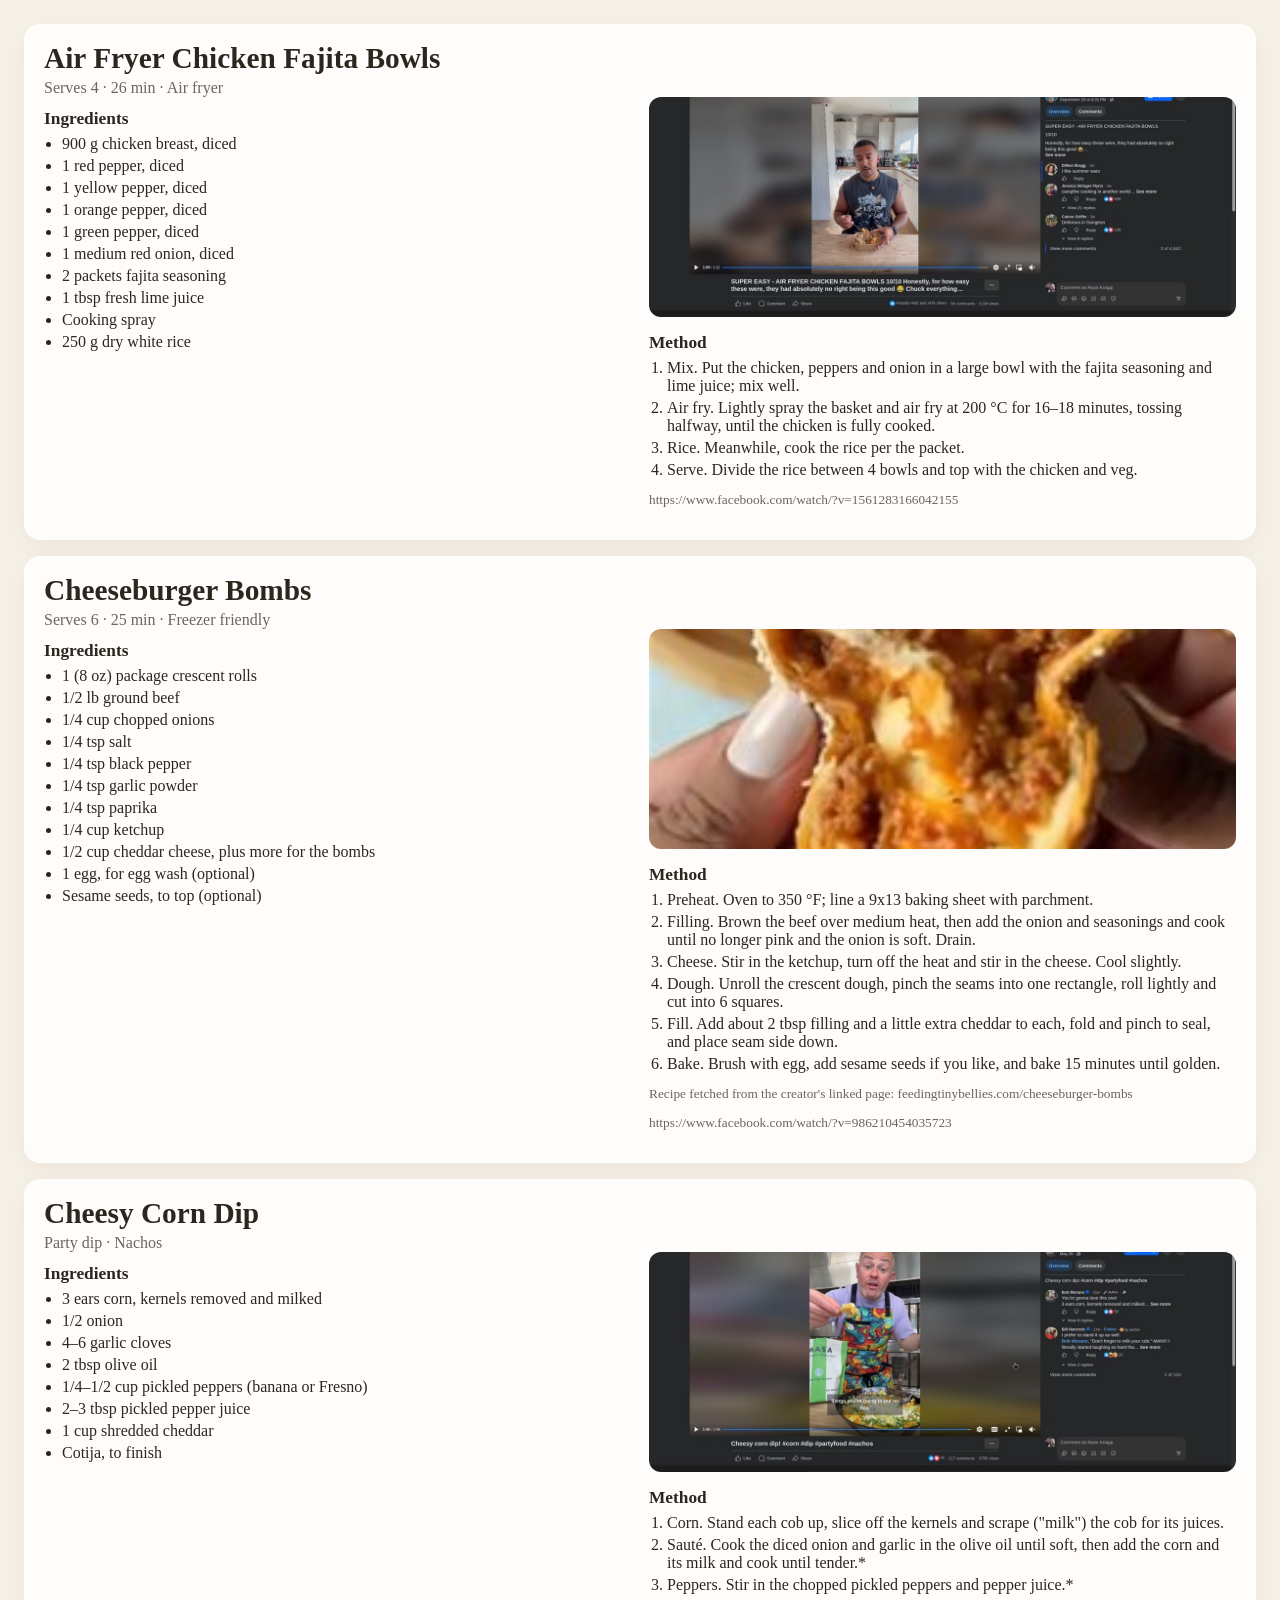
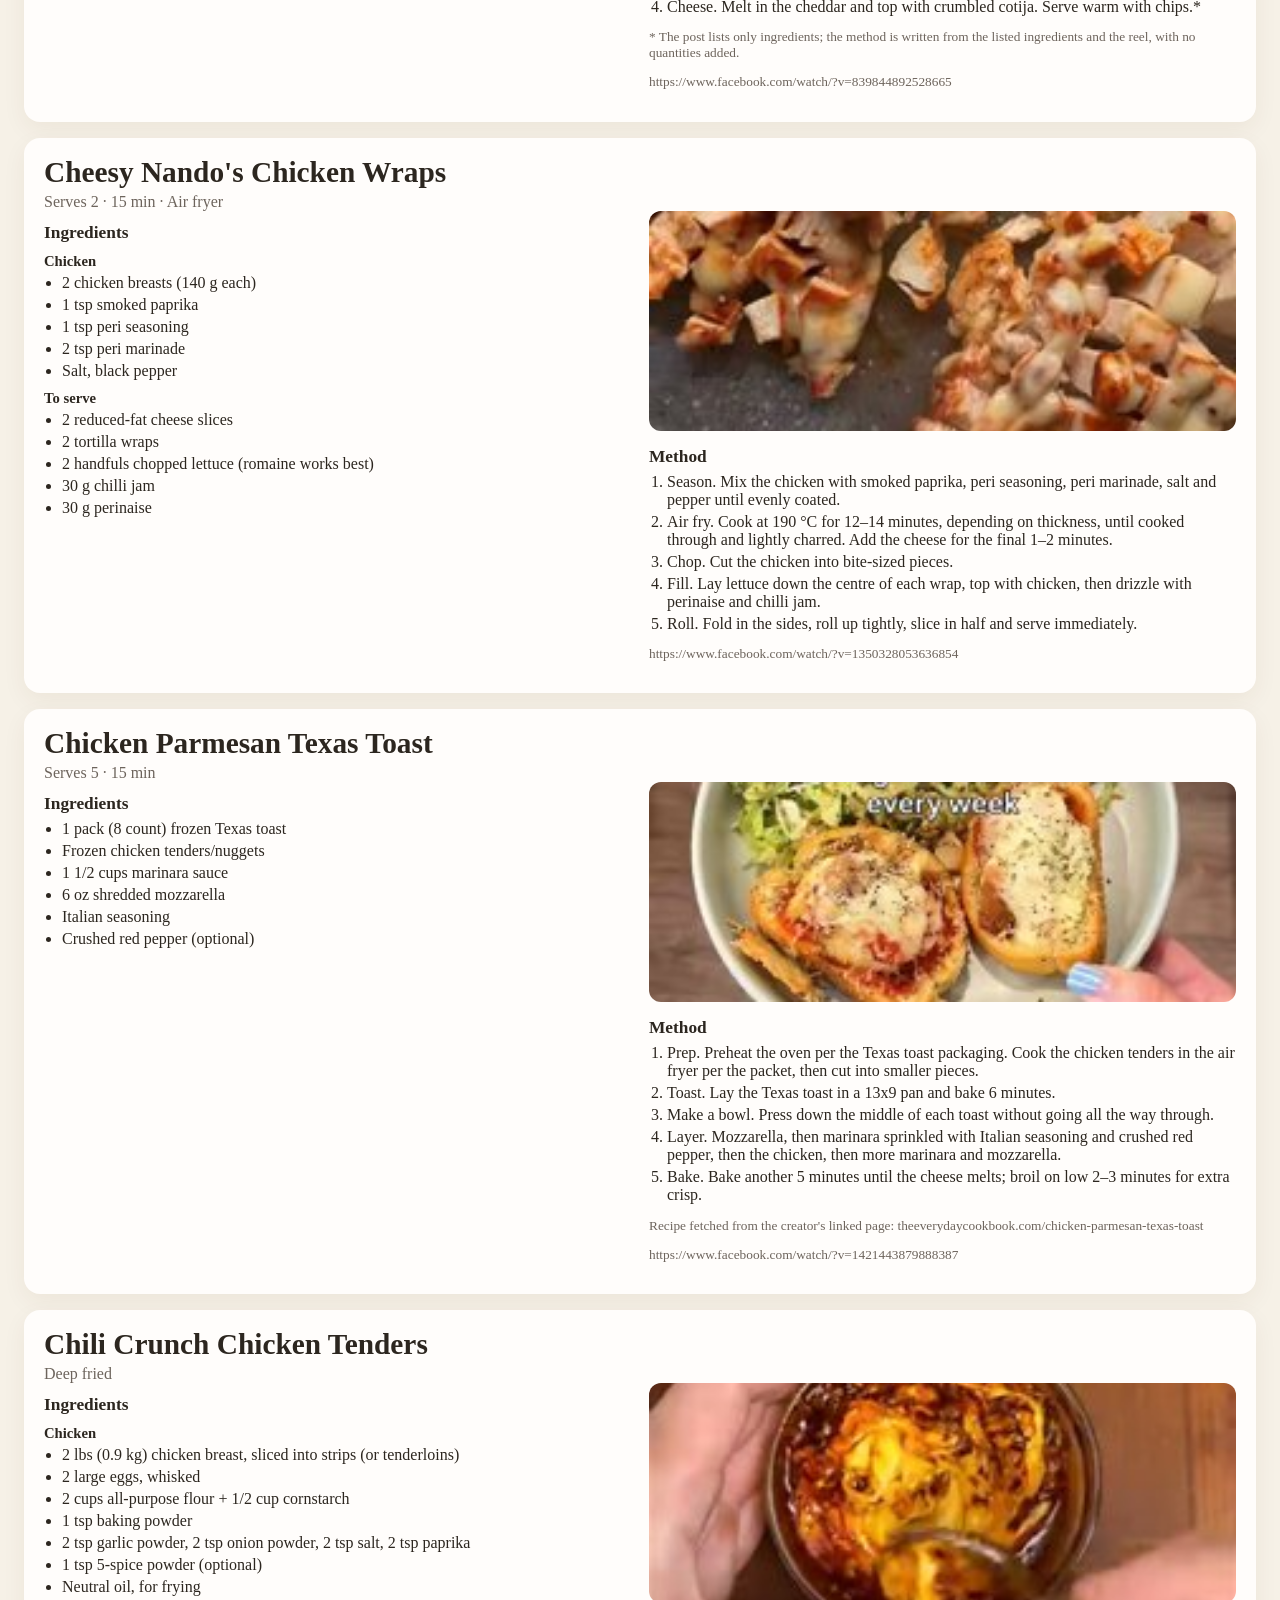
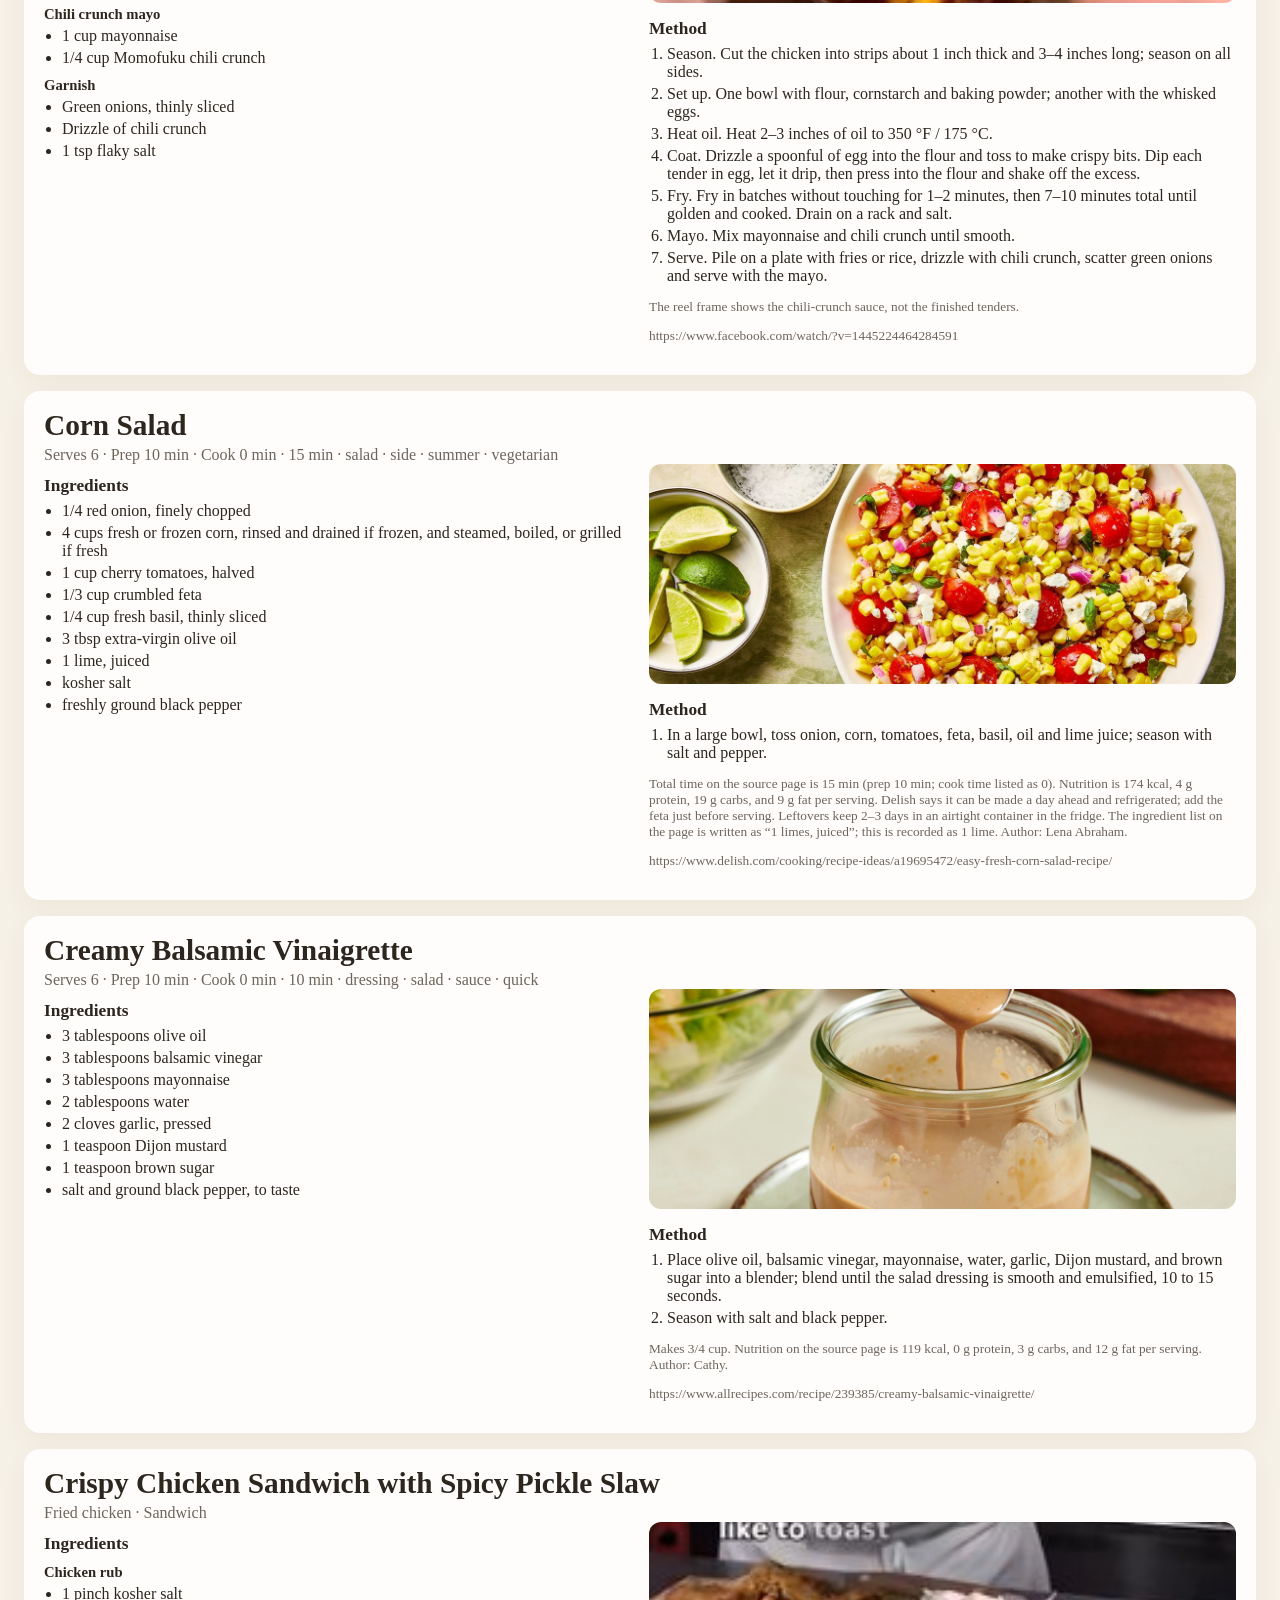
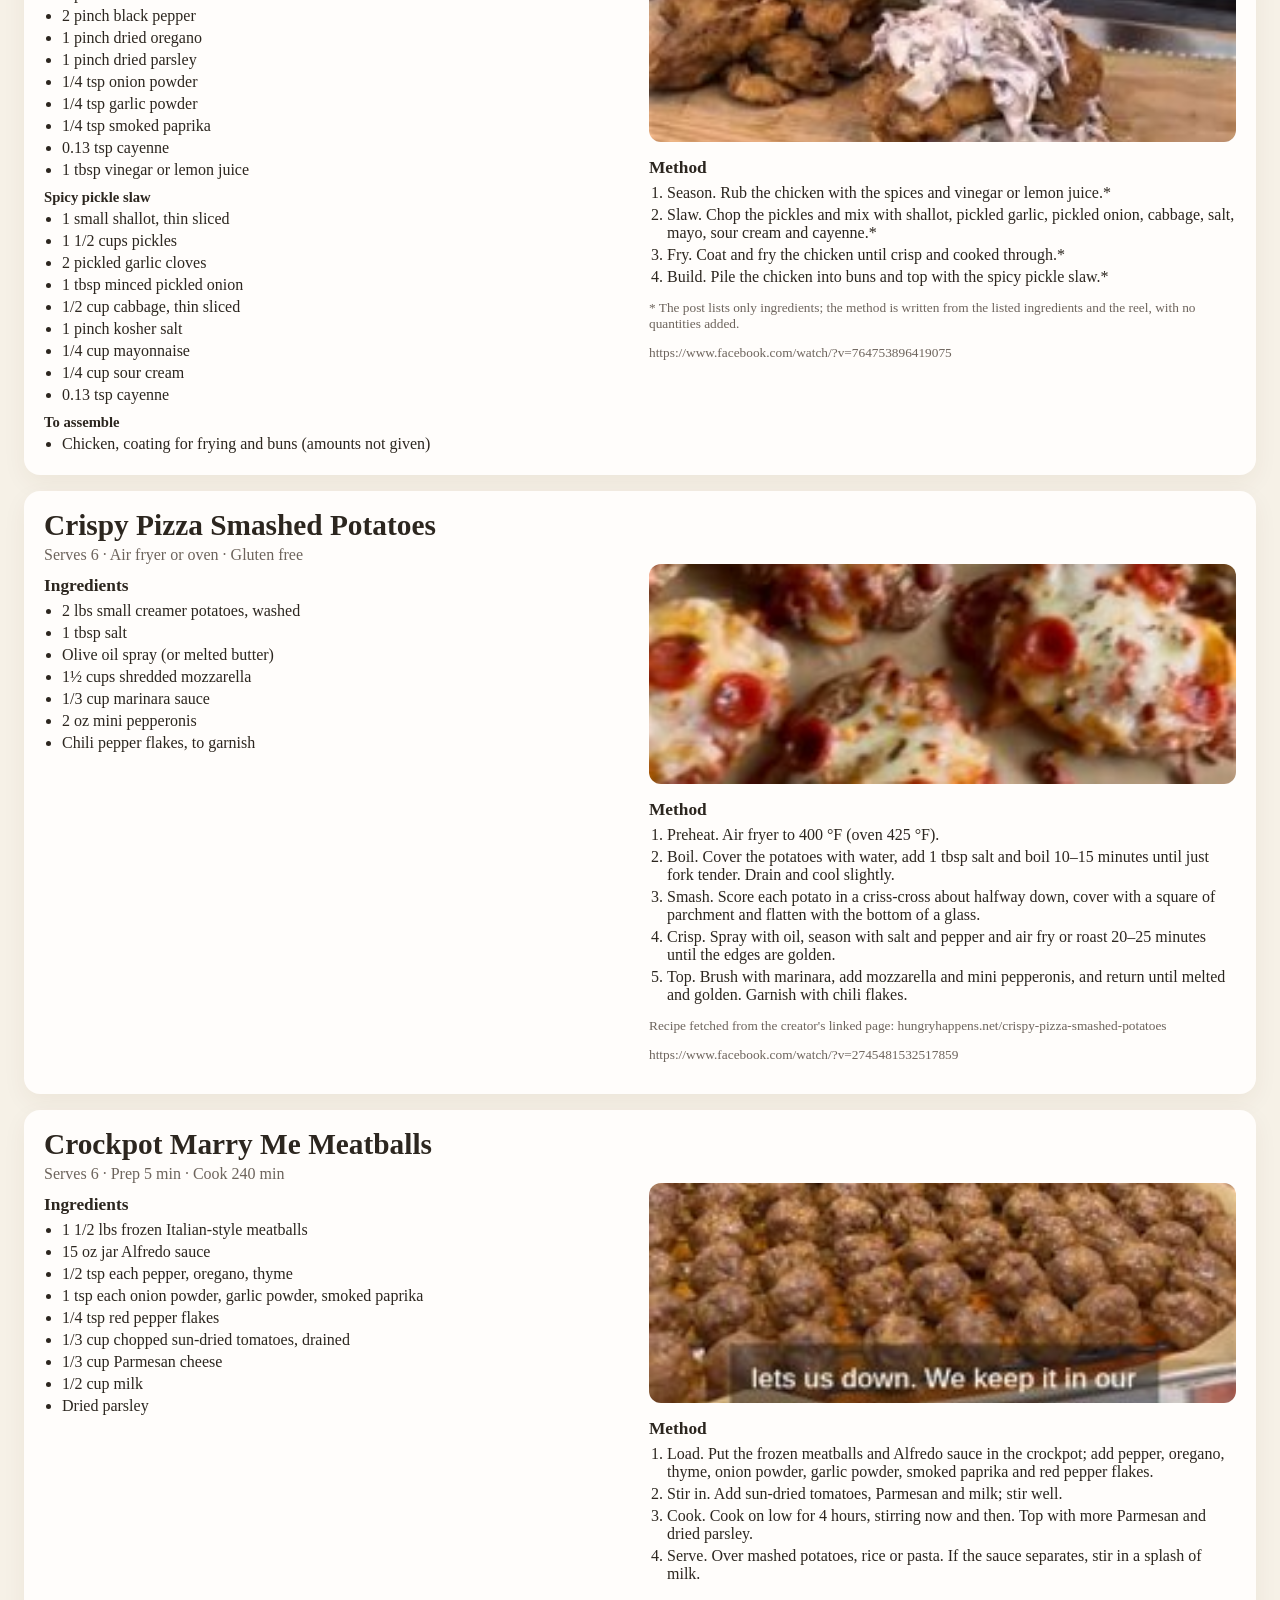
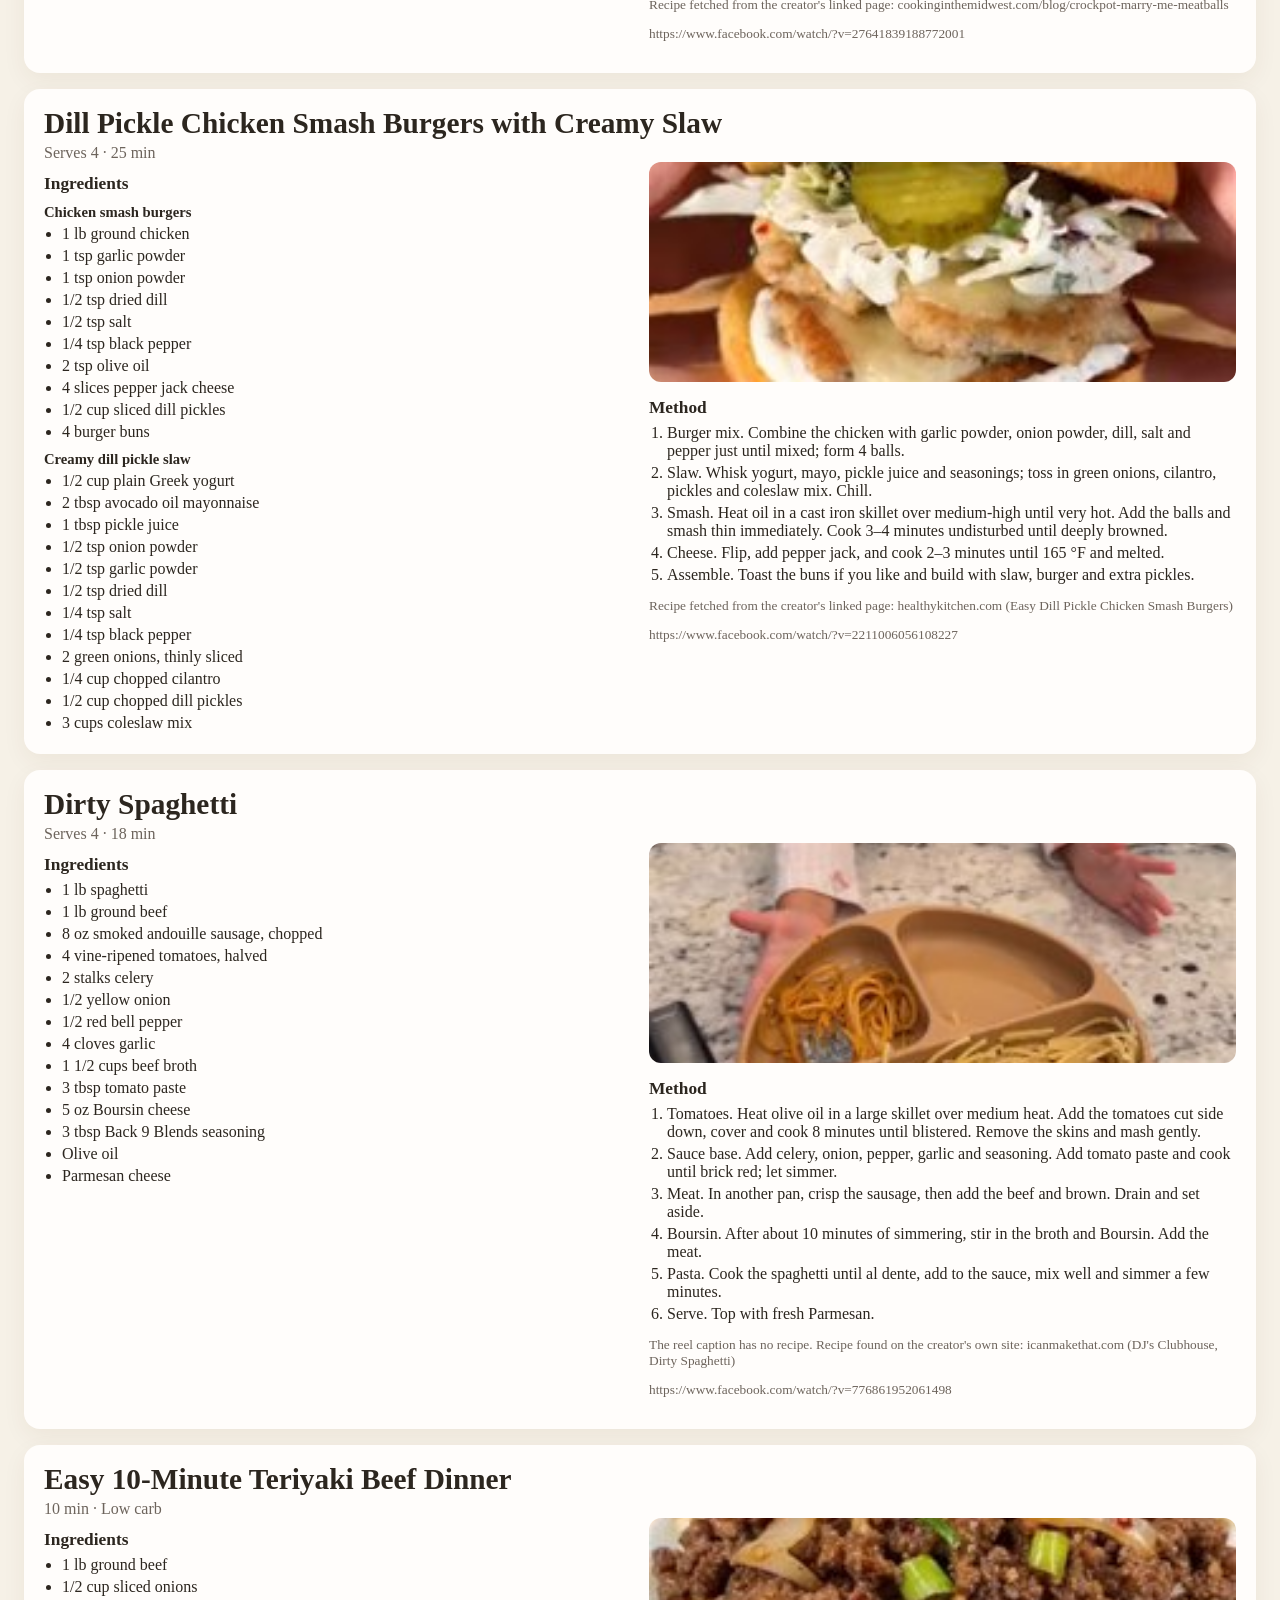
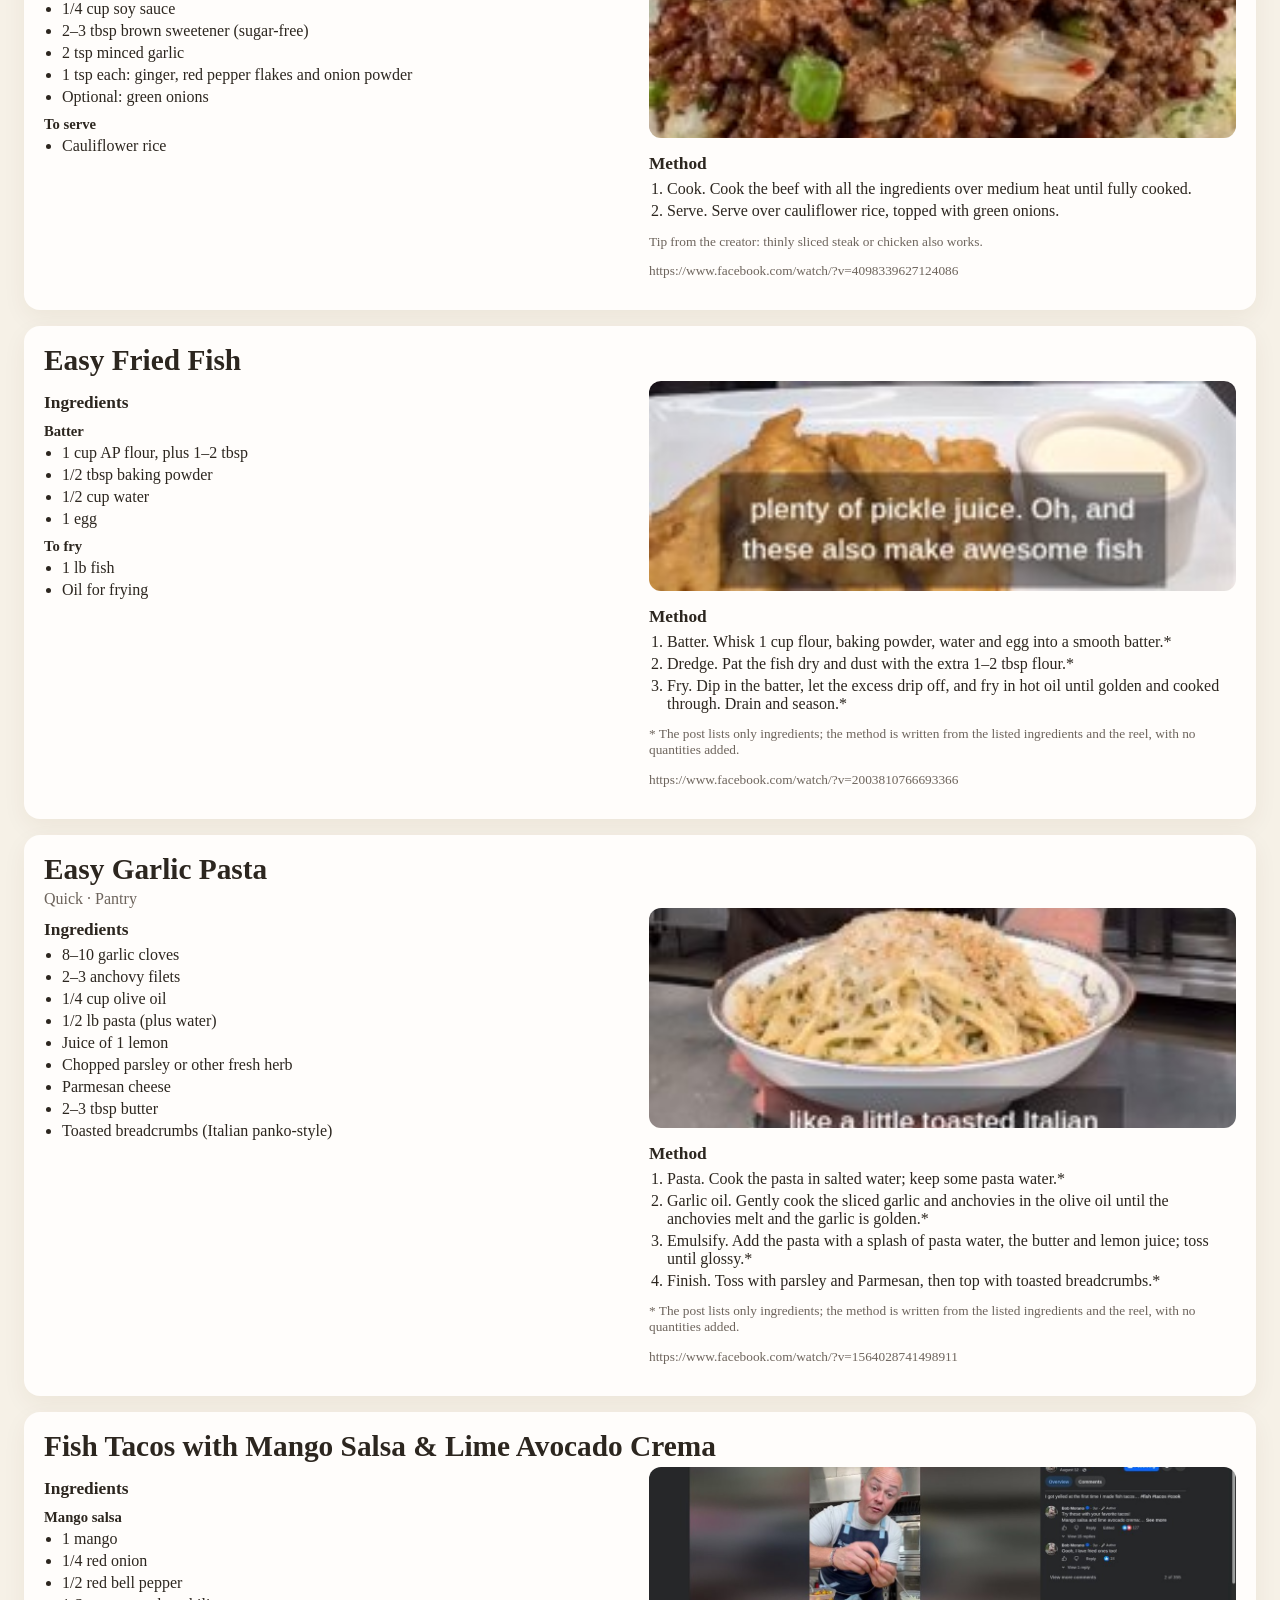
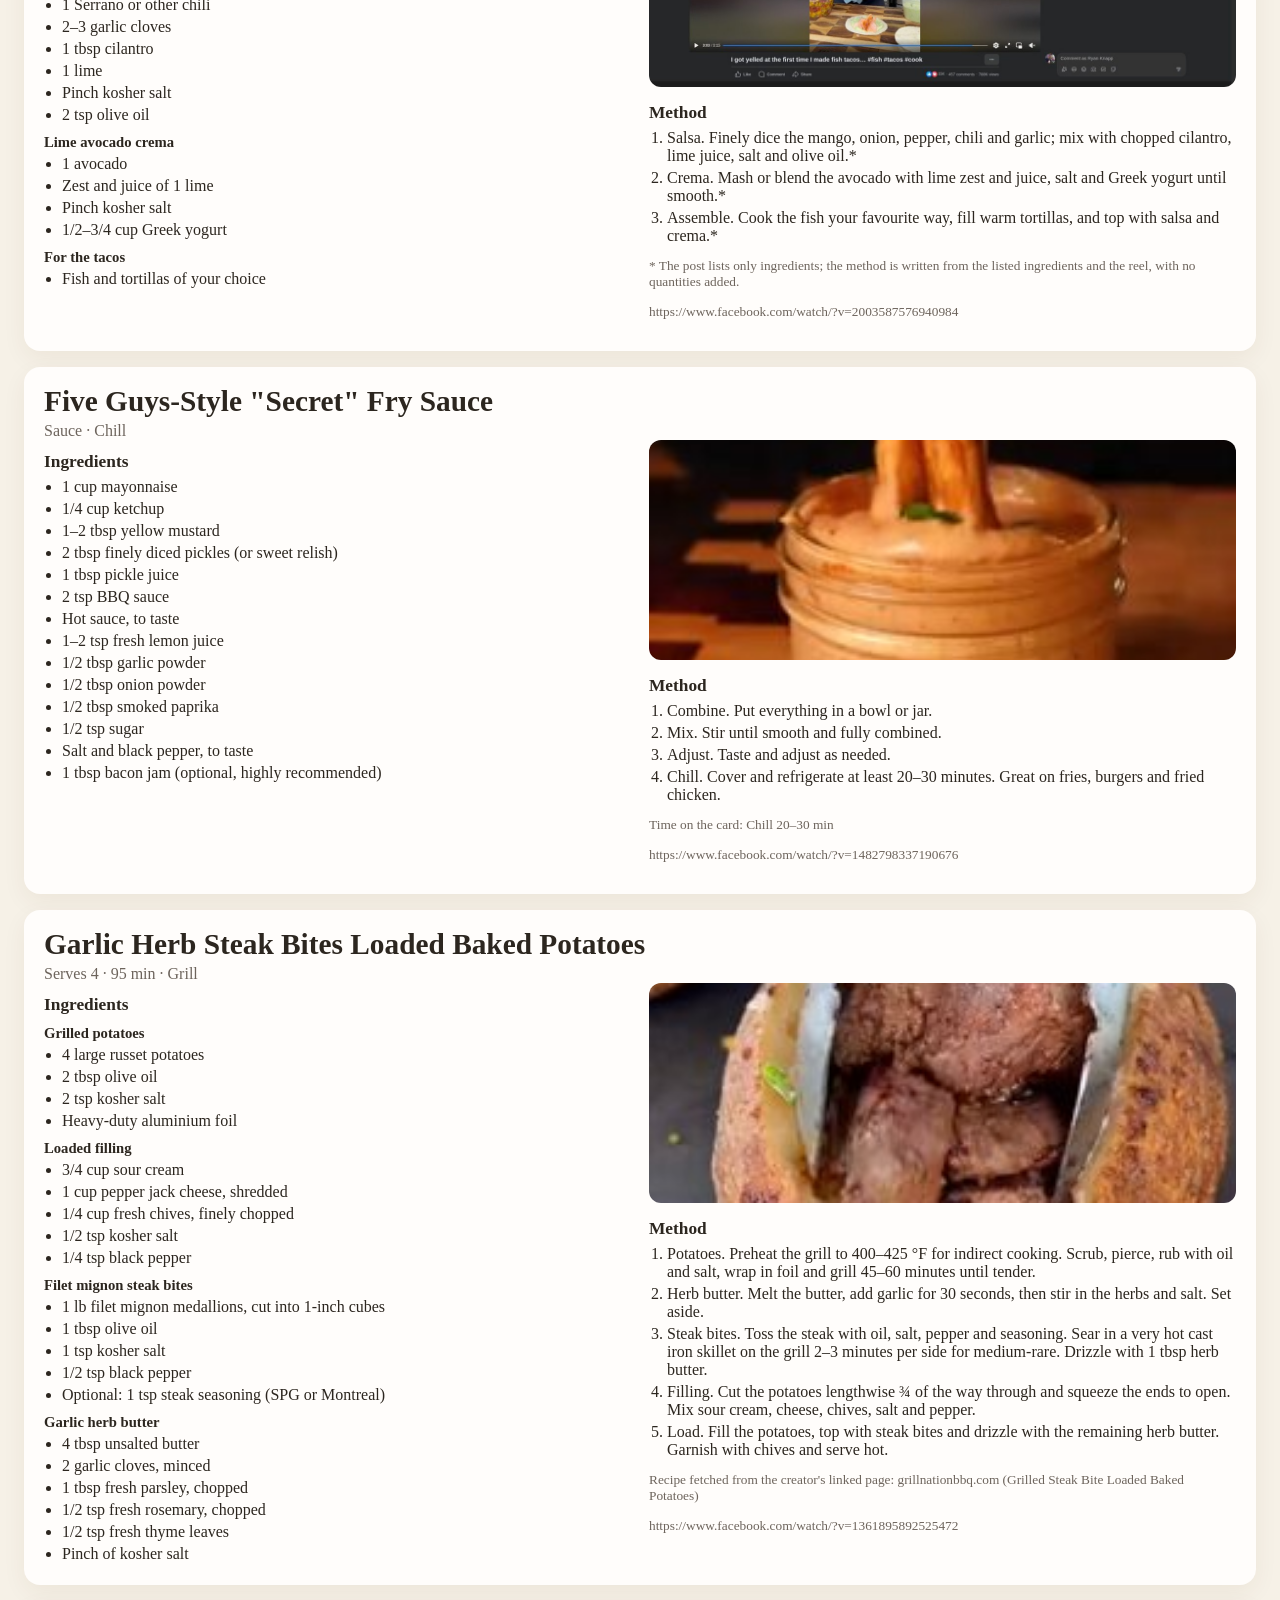
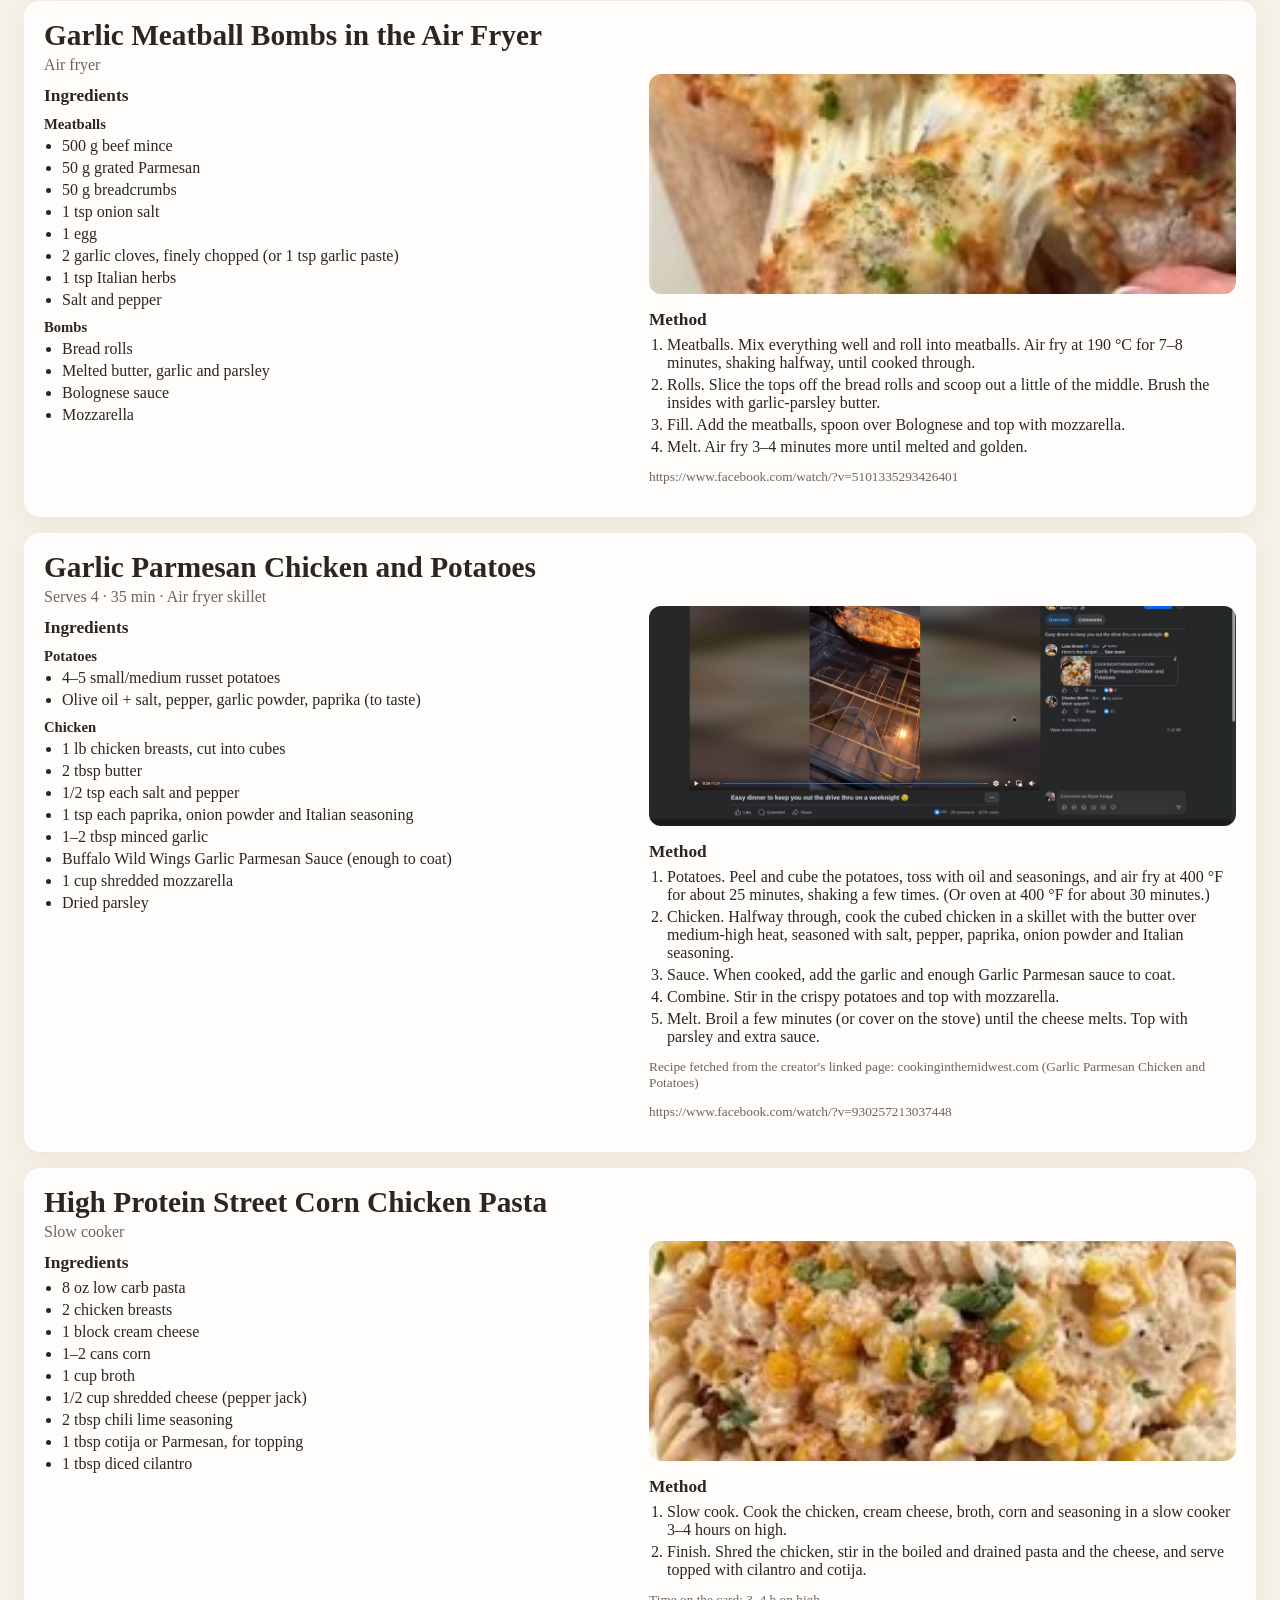
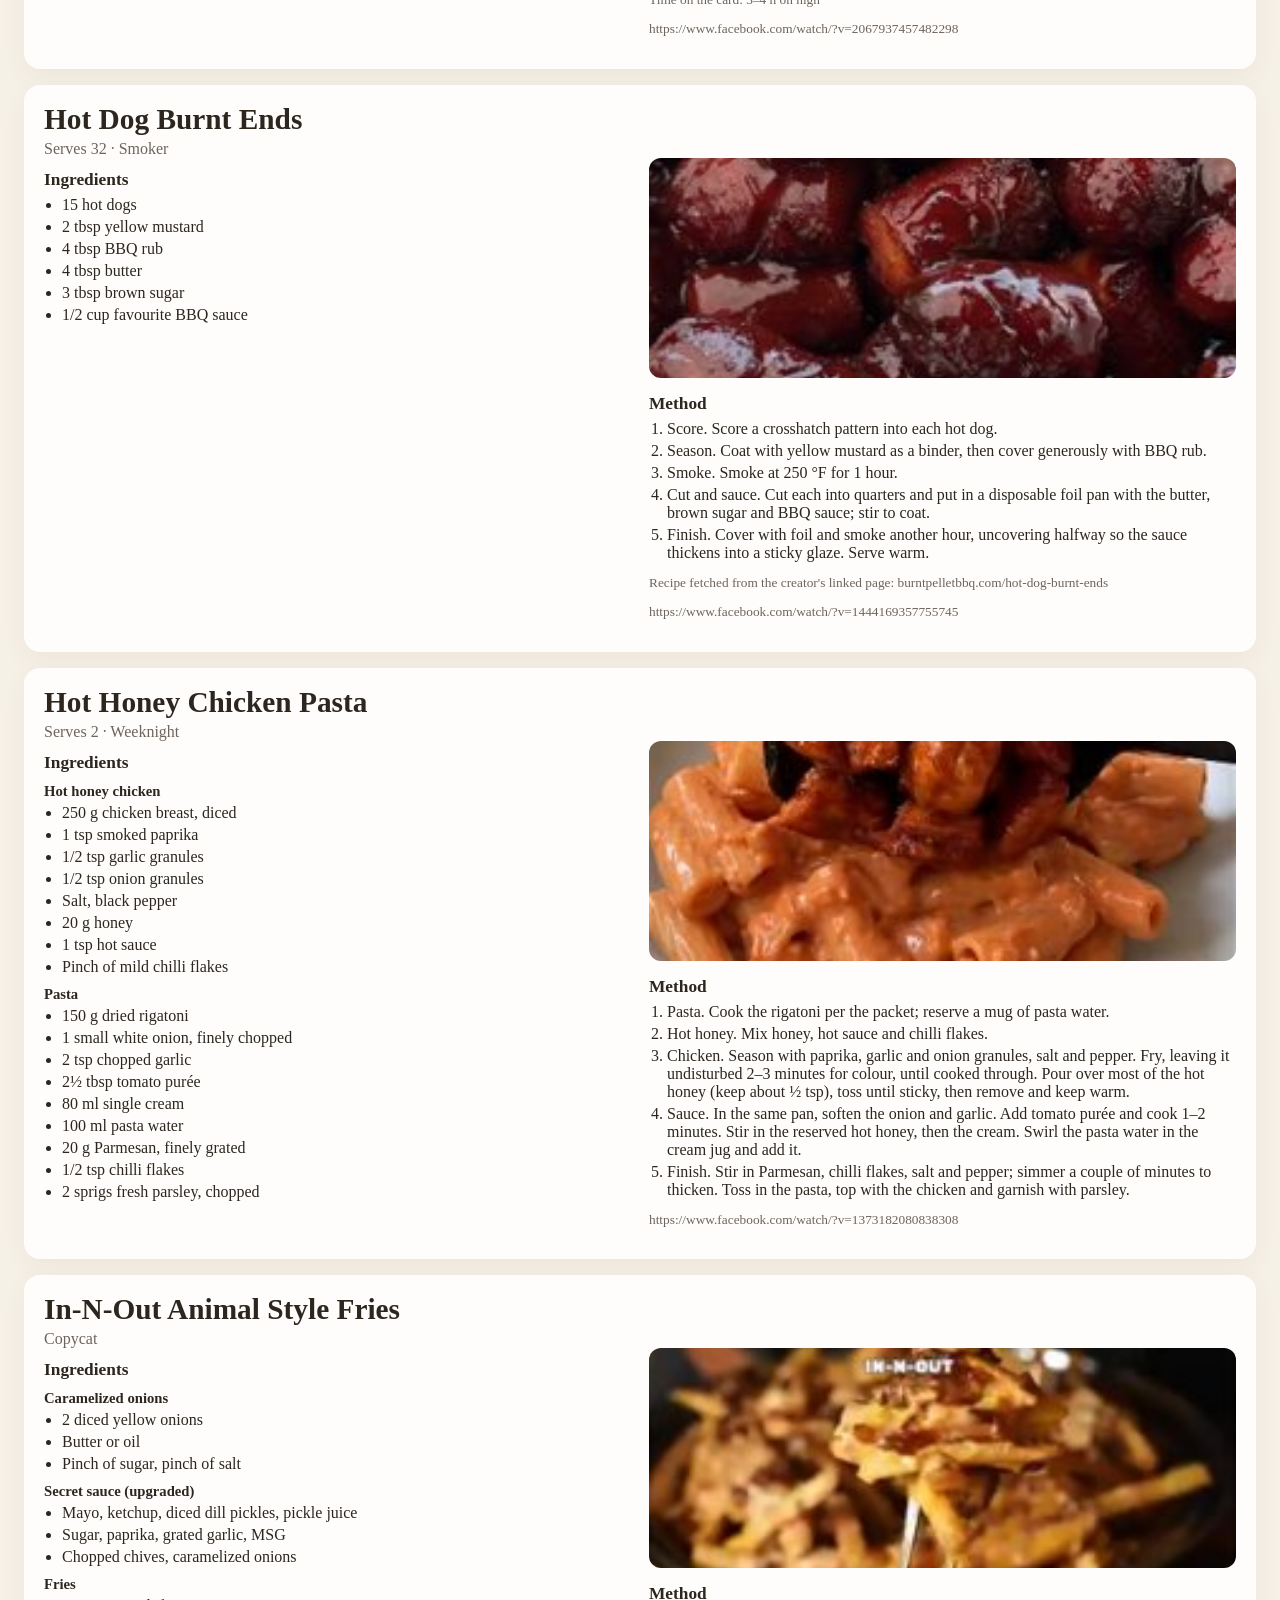
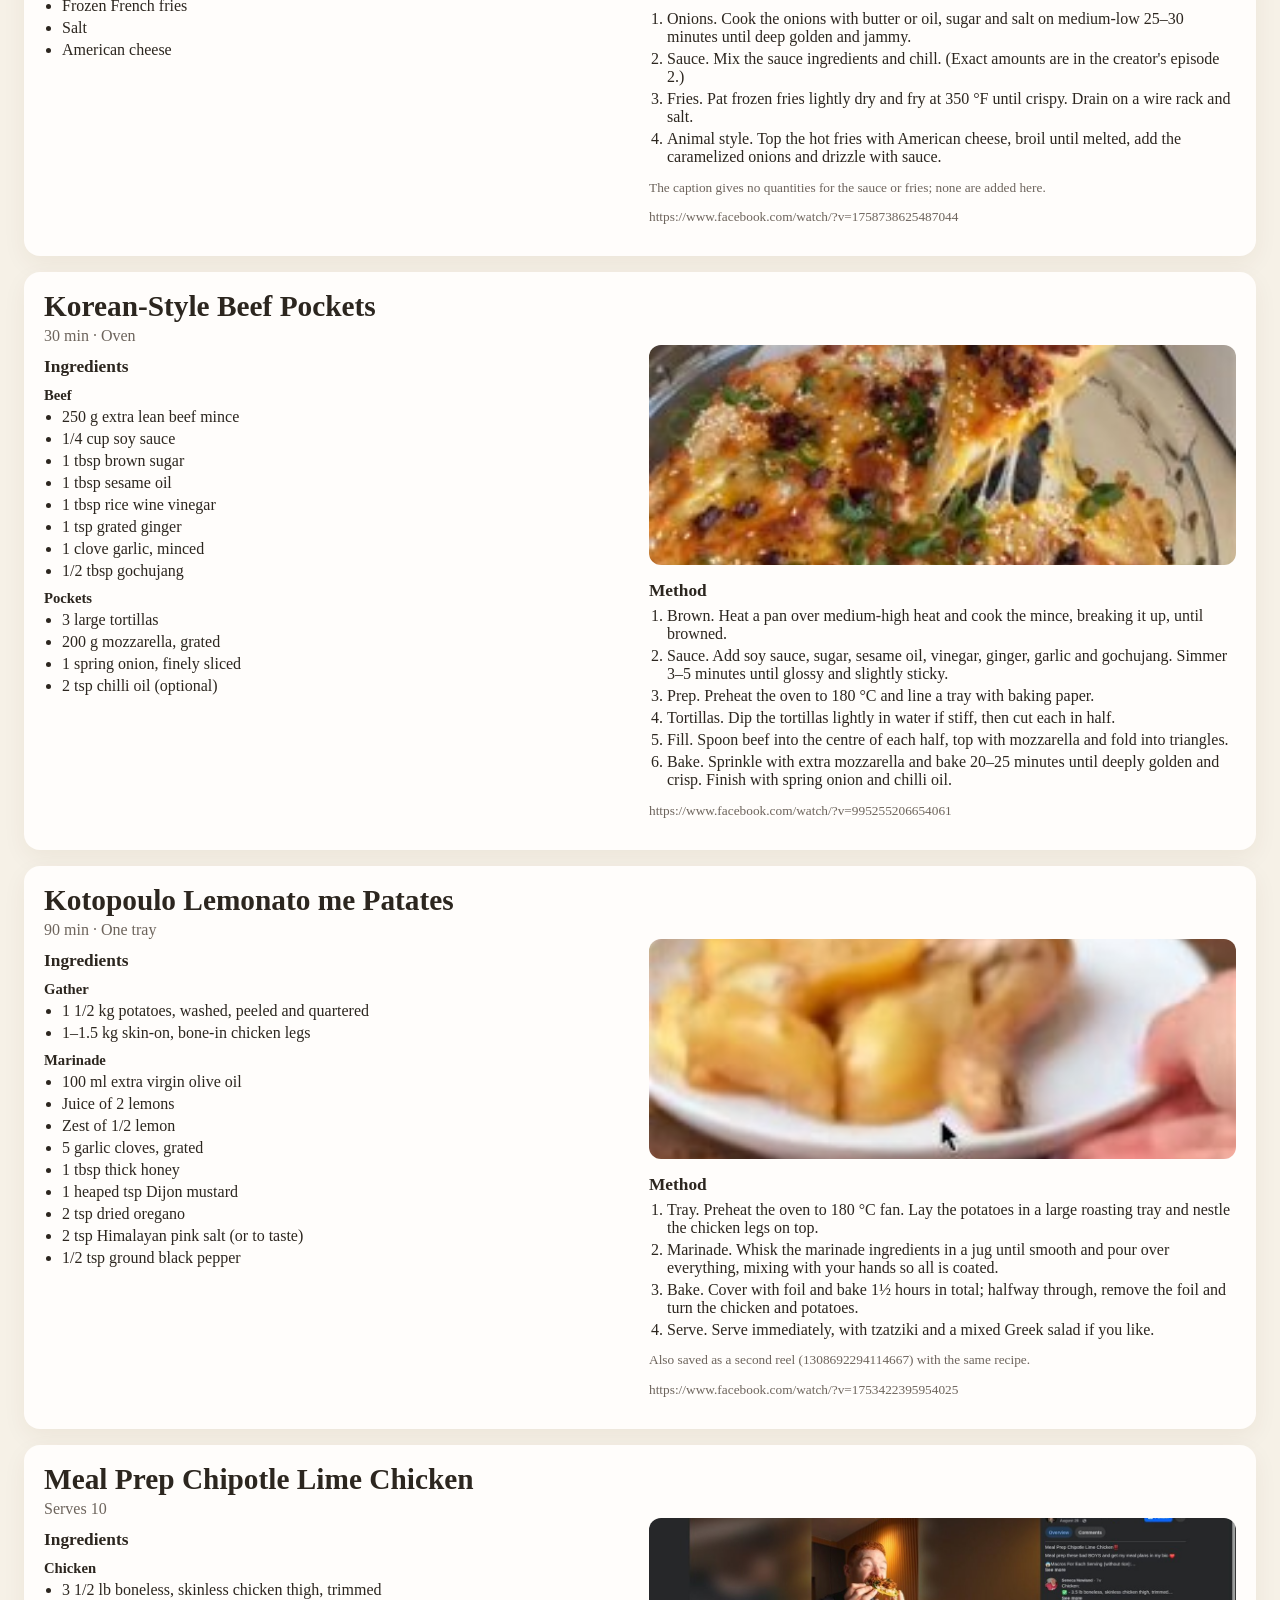
==== commit 295cae8e: "Add the corn salad and creamy balsamic vinaigrette. Times and quantities in those two files were str" ====
--- a/recipes/book.html
+++ b/recipes/book.html
@@ -27,6 +27,8 @@
 <article class="card"><header><h1>Cheesy Nando's Chicken Wraps</h1><p>Serves 2 · 15 min · Air fryer</p></header><div class="cols"><div><h2>Ingredients</h2><h3>Chicken</h3><ul><li>2 chicken breasts (140 g each)</li><li>1 tsp smoked paprika</li><li>1 tsp peri seasoning</li><li>2 tsp peri marinade</li><li>Salt, black pepper</li></ul><h3>To serve</h3><ul><li>2 reduced-fat cheese slices</li><li>2 tortilla wraps</li><li>2 handfuls chopped lettuce (romaine works best)</li><li>30 g chilli jam</li><li>30 g perinaise</li></ul></div><div><img src="photos/cheesy-nandos-chicken-wraps.jpg" alt=""><h2>Method</h2><ol><li>Season. Mix the chicken with smoked paprika, peri seasoning, peri marinade, salt and pepper until evenly coated.</li><li>Air fry. Cook at 190 °C for 12–14 minutes, depending on thickness, until cooked through and lightly charred. Add the cheese for the final 1–2 minutes.</li><li>Chop. Cut the chicken into bite-sized pieces.</li><li>Fill. Lay lettuce down the centre of each wrap, top with chicken, then drizzle with perinaise and chilli jam.</li><li>Roll. Fold in the sides, roll up tightly, slice in half and serve immediately.</li></ol><p class="src">https://www.facebook.com/watch/?v=1350328053636854</p></div></div></article>
 <article class="card"><header><h1>Chicken Parmesan Texas Toast</h1><p>Serves 5 · 15 min</p></header><div class="cols"><div><h2>Ingredients</h2><ul><li>1 pack (8 count) frozen Texas toast</li><li>Frozen chicken tenders/nuggets</li><li>1 1/2 cups marinara sauce</li><li>6 oz shredded mozzarella</li><li>Italian seasoning</li><li>Crushed red pepper (optional)</li></ul></div><div><img src="photos/chicken-parmesan-texas-toast.jpg" alt=""><h2>Method</h2><ol><li>Prep. Preheat the oven per the Texas toast packaging. Cook the chicken tenders in the air fryer per the packet, then cut into smaller pieces.</li><li>Toast. Lay the Texas toast in a 13x9 pan and bake 6 minutes.</li><li>Make a bowl. Press down the middle of each toast without going all the way through.</li><li>Layer. Mozzarella, then marinara sprinkled with Italian seasoning and crushed red pepper, then the chicken, then more marinara and mozzarella.</li><li>Bake. Bake another 5 minutes until the cheese melts; broil on low 2–3 minutes for extra crisp.</li></ol><p class="notes">Recipe fetched from the creator's linked page: theeverydaycookbook.com/chicken-parmesan-texas-toast</p><p class="src">https://www.facebook.com/watch/?v=1421443879888387</p></div></div></article>
 <article class="card"><header><h1>Chili Crunch Chicken Tenders</h1><p>Deep fried</p></header><div class="cols"><div><h2>Ingredients</h2><h3>Chicken</h3><ul><li>2 lbs (0.9 kg) chicken breast, sliced into strips (or tenderloins)</li><li>2 large eggs, whisked</li><li>2 cups all-purpose flour + 1/2 cup cornstarch</li><li>1 tsp baking powder</li><li>2 tsp garlic powder, 2 tsp onion powder, 2 tsp salt, 2 tsp paprika</li><li>1 tsp 5-spice powder (optional)</li><li>Neutral oil, for frying</li></ul><h3>Chili crunch mayo</h3><ul><li>1 cup mayonnaise</li><li>1/4 cup Momofuku chili crunch</li></ul><h3>Garnish</h3><ul><li>Green onions, thinly sliced</li><li>Drizzle of chili crunch</li><li>1 tsp flaky salt</li></ul></div><div><img src="photos/chili-crunch-chicken-tenders.jpg" alt=""><h2>Method</h2><ol><li>Season. Cut the chicken into strips about 1 inch thick and 3–4 inches long; season on all sides.</li><li>Set up. One bowl with flour, cornstarch and baking powder; another with the whisked eggs.</li><li>Heat oil. Heat 2–3 inches of oil to 350 °F / 175 °C.</li><li>Coat. Drizzle a spoonful of egg into the flour and toss to make crispy bits. Dip each tender in egg, let it drip, then press into the flour and shake off the excess.</li><li>Fry. Fry in batches without touching for 1–2 minutes, then 7–10 minutes total until golden and cooked. Drain on a rack and salt.</li><li>Mayo. Mix mayonnaise and chili crunch until smooth.</li><li>Serve. Pile on a plate with fries or rice, drizzle with chili crunch, scatter green onions and serve with the mayo.</li></ol><p class="notes">The reel frame shows the chili-crunch sauce, not the finished tenders.</p><p class="src">https://www.facebook.com/watch/?v=1445224464284591</p></div></div></article>
+<article class="card"><header><h1>Corn Salad</h1><p>Serves 6 · Prep 10 min · Cook 0 min · 15 min · salad · side · summer · vegetarian</p></header><div class="cols"><div><h2>Ingredients</h2><ul><li>1/4 red onion, finely chopped</li><li>4 cups fresh or frozen corn, rinsed and drained if frozen, and steamed, boiled, or grilled if fresh</li><li>1 cup cherry tomatoes, halved</li><li>1/3 cup crumbled feta</li><li>1/4 cup fresh basil, thinly sliced</li><li>3 tbsp extra-virgin olive oil</li><li>1 lime, juiced</li><li>kosher salt</li><li>freshly ground black pepper</li></ul></div><div><img src="photos/easy-fresh-corn-salad.jpg" alt=""><h2>Method</h2><ol><li>In a large bowl, toss onion, corn, tomatoes, feta, basil, oil and lime juice; season with salt and pepper.</li></ol><p class="notes">Total time on the source page is 15 min (prep 10 min; cook time listed as 0). Nutrition is 174 kcal, 4 g protein, 19 g carbs, and 9 g fat per serving. Delish says it can be made a day ahead and refrigerated; add the feta just before serving. Leftovers keep 2–3 days in an airtight container in the fridge. The ingredient list on the page is written as “1 limes, juiced”; this is recorded as 1 lime. Author: Lena Abraham.</p><p class="src">https://www.delish.com/cooking/recipe-ideas/a19695472/easy-fresh-corn-salad-recipe/</p></div></div></article>
+<article class="card"><header><h1>Creamy Balsamic Vinaigrette</h1><p>Serves 6 · Prep 10 min · Cook 0 min · 10 min · dressing · salad · sauce · quick</p></header><div class="cols"><div><h2>Ingredients</h2><ul><li>3 tablespoons olive oil</li><li>3 tablespoons balsamic vinegar</li><li>3 tablespoons mayonnaise</li><li>2 tablespoons water</li><li>2 cloves garlic, pressed</li><li>1 teaspoon Dijon mustard</li><li>1 teaspoon brown sugar</li><li>salt and ground black pepper, to taste</li></ul></div><div><img src="photos/creamy-balsamic-vinaigrette.jpg" alt=""><h2>Method</h2><ol><li>Place olive oil, balsamic vinegar, mayonnaise, water, garlic, Dijon mustard, and brown sugar into a blender; blend until the salad dressing is smooth and emulsified, 10 to 15 seconds.</li><li>Season with salt and black pepper.</li></ol><p class="notes">Makes 3/4 cup. Nutrition on the source page is 119 kcal, 0 g protein, 3 g carbs, and 12 g fat per serving. Author: Cathy.</p><p class="src">https://www.allrecipes.com/recipe/239385/creamy-balsamic-vinaigrette/</p></div></div></article>
 <article class="card"><header><h1>Crispy Chicken Sandwich with Spicy Pickle Slaw</h1><p>Fried chicken · Sandwich</p></header><div class="cols"><div><h2>Ingredients</h2><h3>Chicken rub</h3><ul><li>1 pinch kosher salt</li><li>2 pinch black pepper</li><li>1 pinch dried oregano</li><li>1 pinch dried parsley</li><li>1/4 tsp onion powder</li><li>1/4 tsp garlic powder</li><li>1/4 tsp smoked paprika</li><li>0.13 tsp cayenne</li><li>1 tbsp vinegar or lemon juice</li></ul><h3>Spicy pickle slaw</h3><ul><li>1 small shallot, thin sliced</li><li>1 1/2 cups pickles</li><li>2 pickled garlic cloves</li><li>1 tbsp minced pickled onion</li><li>1/2 cup cabbage, thin sliced</li><li>1 pinch kosher salt</li><li>1/4 cup mayonnaise</li><li>1/4 cup sour cream</li><li>0.13 tsp cayenne</li></ul><h3>To assemble</h3><ul><li>Chicken, coating for frying and buns (amounts not given)</li></ul></div><div><img src="photos/crispy-chicken-sandwich-spicy-pickle-slaw.jpg" alt=""><h2>Method</h2><ol><li>Season. Rub the chicken with the spices and vinegar or lemon juice.*</li><li>Slaw. Chop the pickles and mix with shallot, pickled garlic, pickled onion, cabbage, salt, mayo, sour cream and cayenne.*</li><li>Fry. Coat and fry the chicken until crisp and cooked through.*</li><li>Build. Pile the chicken into buns and top with the spicy pickle slaw.*</li></ol><p class="notes">* The post lists only ingredients; the method is written from the listed ingredients and the reel, with no quantities added.</p><p class="src">https://www.facebook.com/watch/?v=764753896419075</p></div></div></article>
 <article class="card"><header><h1>Crispy Pizza Smashed Potatoes</h1><p>Serves 6 · Air fryer or oven · Gluten free</p></header><div class="cols"><div><h2>Ingredients</h2><ul><li>2 lbs small creamer potatoes, washed</li><li>1 tbsp salt</li><li>Olive oil spray (or melted butter)</li><li>1½ cups shredded mozzarella</li><li>1/3 cup marinara sauce</li><li>2 oz mini pepperonis</li><li>Chili pepper flakes, to garnish</li></ul></div><div><img src="photos/pizza-smashed-potatoes.jpg" alt=""><h2>Method</h2><ol><li>Preheat. Air fryer to 400 °F (oven 425 °F).</li><li>Boil. Cover the potatoes with water, add 1 tbsp salt and boil 10–15 minutes until just fork tender. Drain and cool slightly.</li><li>Smash. Score each potato in a criss-cross about halfway down, cover with a square of parchment and flatten with the bottom of a glass.</li><li>Crisp. Spray with oil, season with salt and pepper and air fry or roast 20–25 minutes until the edges are golden.</li><li>Top. Brush with marinara, add mozzarella and mini pepperonis, and return until melted and golden. Garnish with chili flakes.</li></ol><p class="notes">Recipe fetched from the creator's linked page: hungryhappens.net/crispy-pizza-smashed-potatoes</p><p class="src">https://www.facebook.com/watch/?v=2745481532517859</p></div></div></article>
 <article class="card"><header><h1>Crockpot Marry Me Meatballs</h1><p>Serves 6 · Prep 5 min · Cook 240 min</p></header><div class="cols"><div><h2>Ingredients</h2><ul><li>1 1/2 lbs frozen Italian-style meatballs</li><li>15 oz jar Alfredo sauce</li><li>1/2 tsp each pepper, oregano, thyme</li><li>1 tsp each onion powder, garlic powder, smoked paprika</li><li>1/4 tsp red pepper flakes</li><li>1/3 cup chopped sun-dried tomatoes, drained</li><li>1/3 cup Parmesan cheese</li><li>1/2 cup milk</li><li>Dried parsley</li></ul></div><div><img src="photos/crockpot-marry-me-meatballs.jpg" alt=""><h2>Method</h2><ol><li>Load. Put the frozen meatballs and Alfredo sauce in the crockpot; add pepper, oregano, thyme, onion powder, garlic powder, smoked paprika and red pepper flakes.</li><li>Stir in. Add sun-dried tomatoes, Parmesan and milk; stir well.</li><li>Cook. Cook on low for 4 hours, stirring now and then. Top with more Parmesan and dried parsley.</li><li>Serve. Over mashed potatoes, rice or pasta. If the sauce separates, stir in a splash of milk.</li></ol><p class="notes">Recipe fetched from the creator's linked page: cookinginthemidwest.com/blog/crockpot-marry-me-meatballs</p><p class="src">https://www.facebook.com/watch/?v=27641839188772001</p></div></div></article>
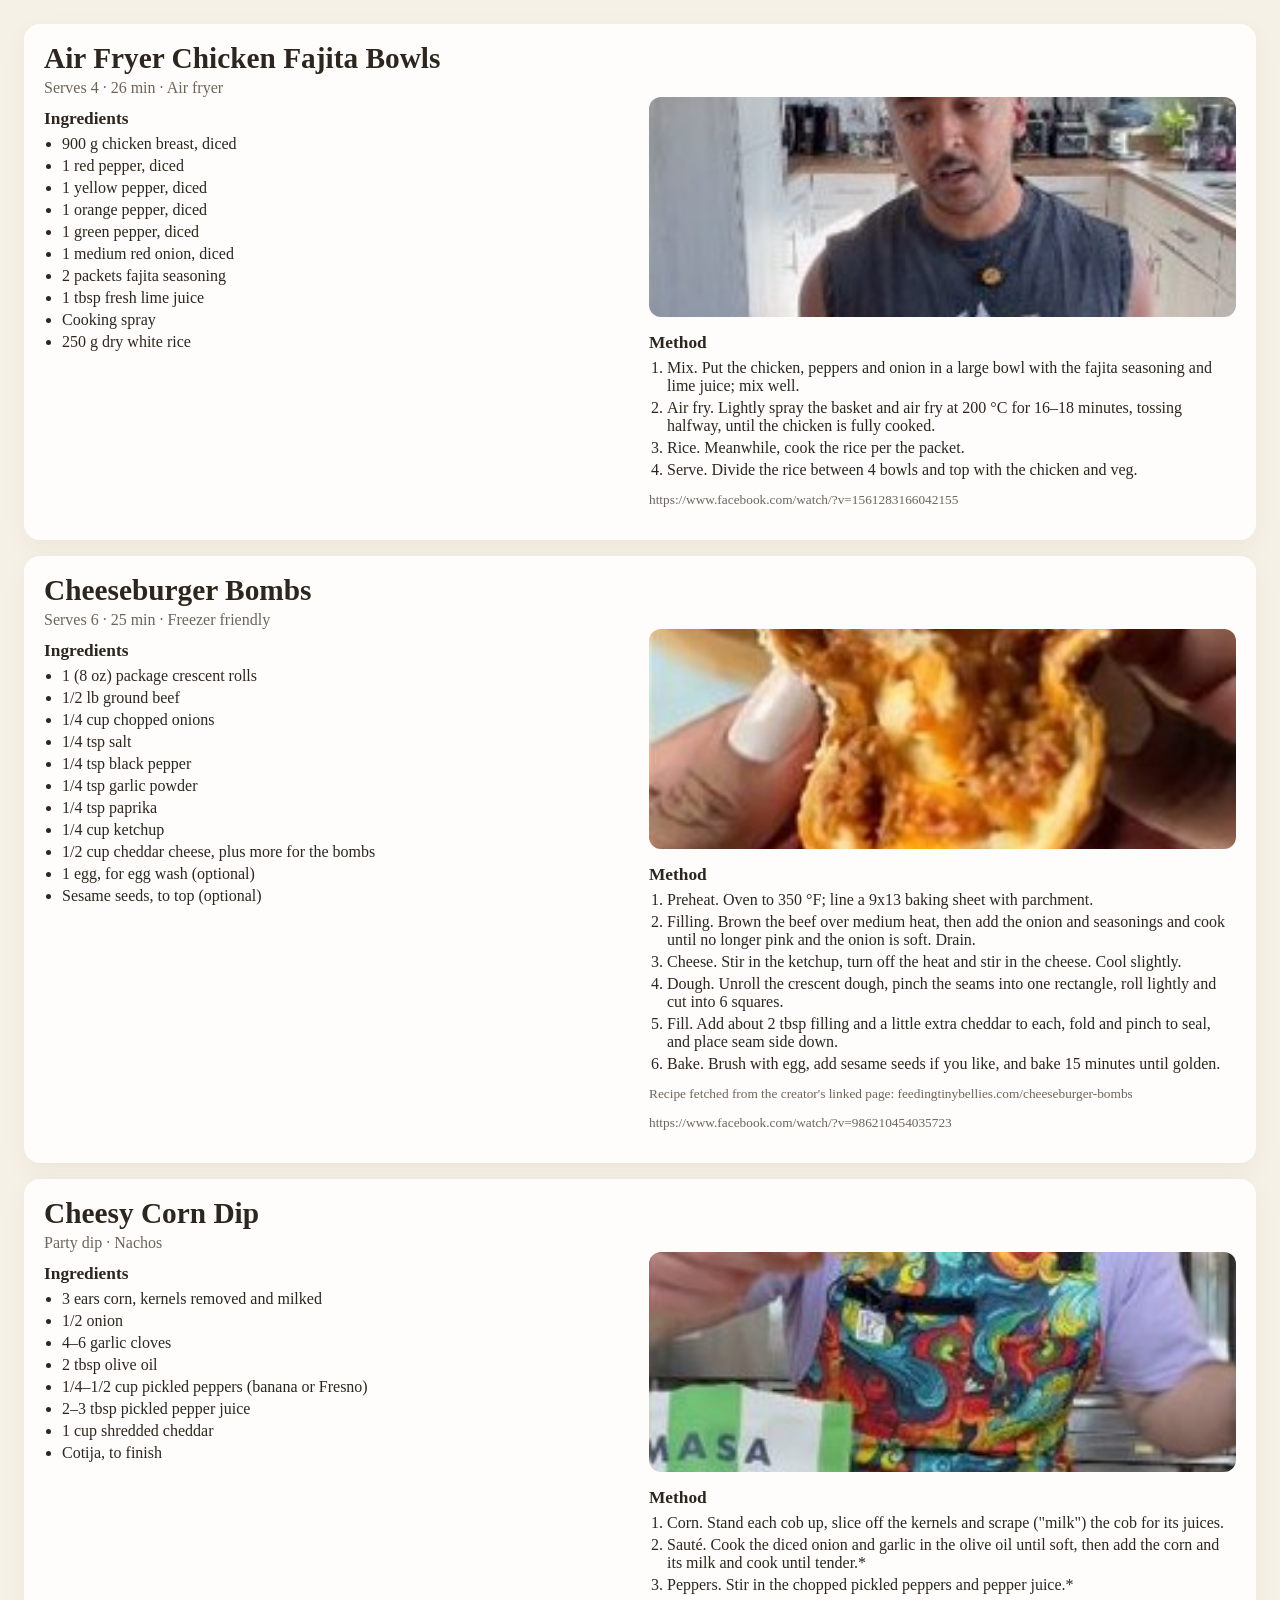
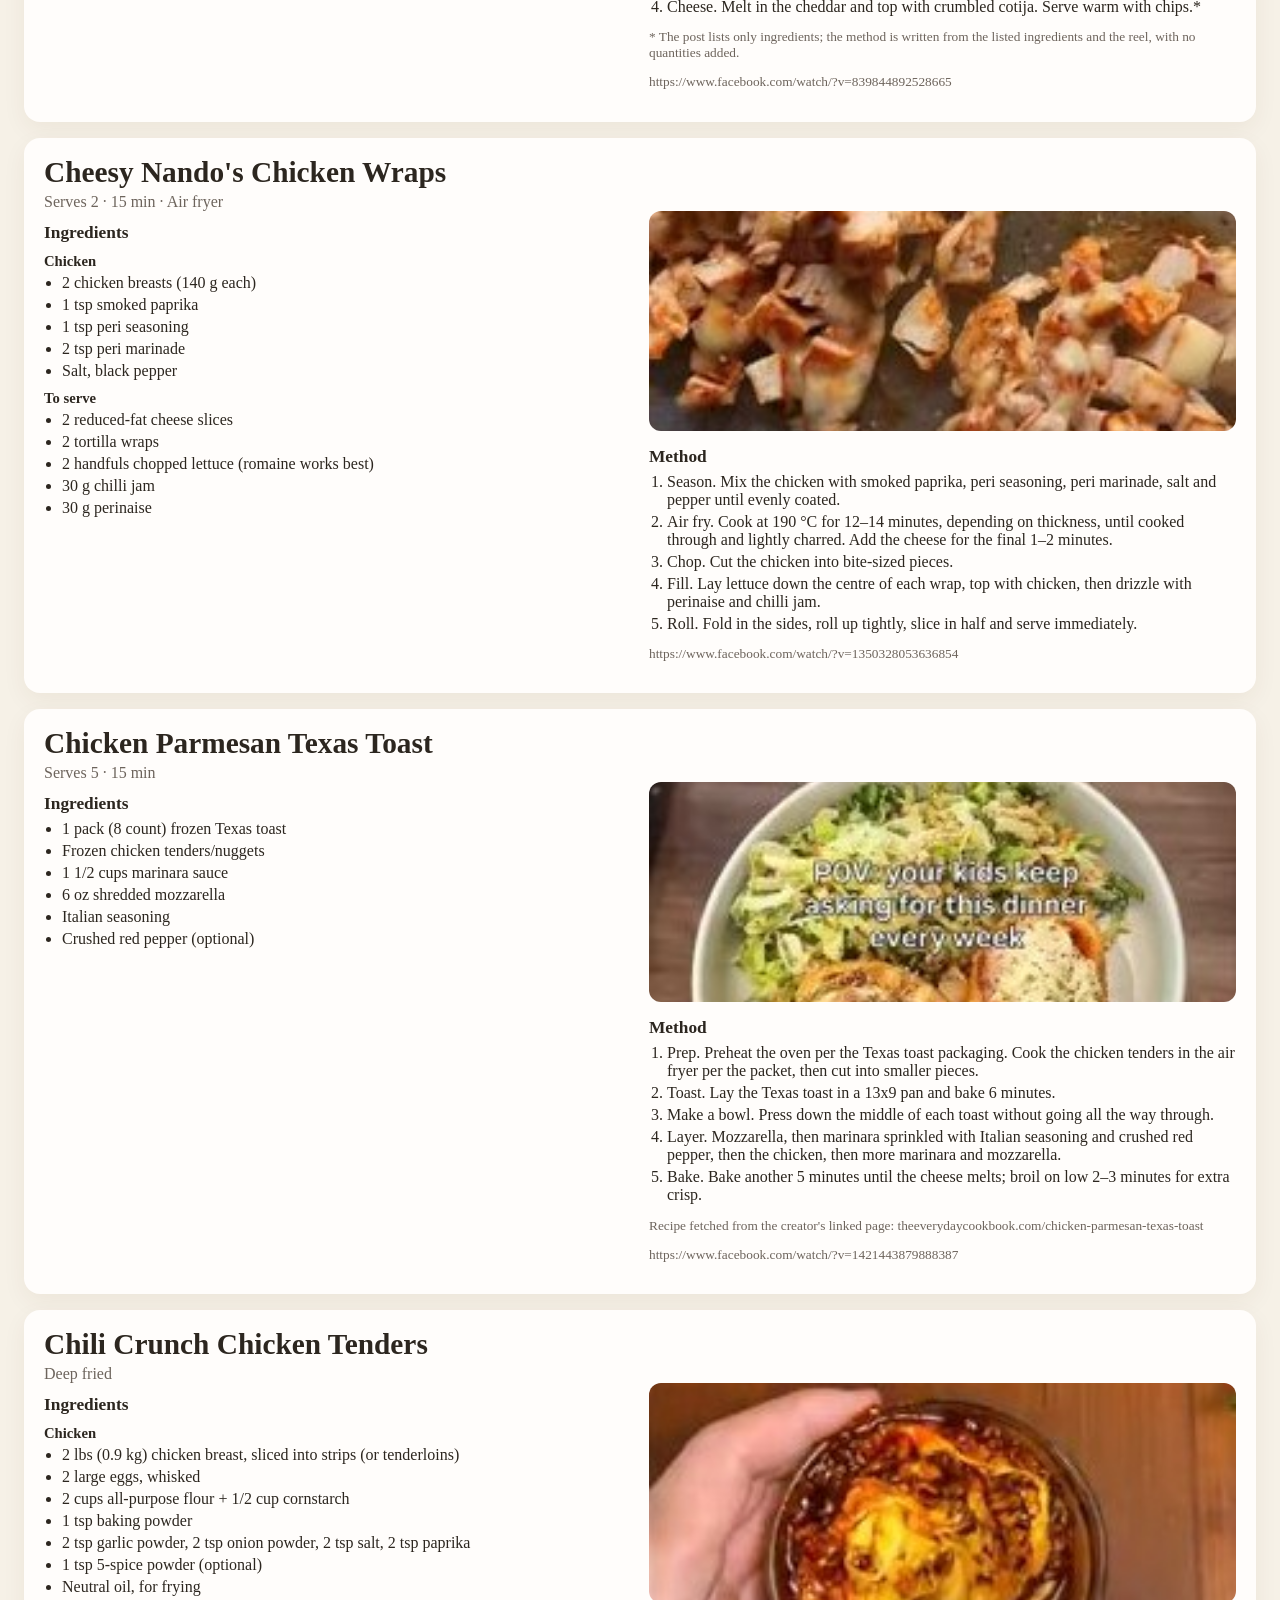
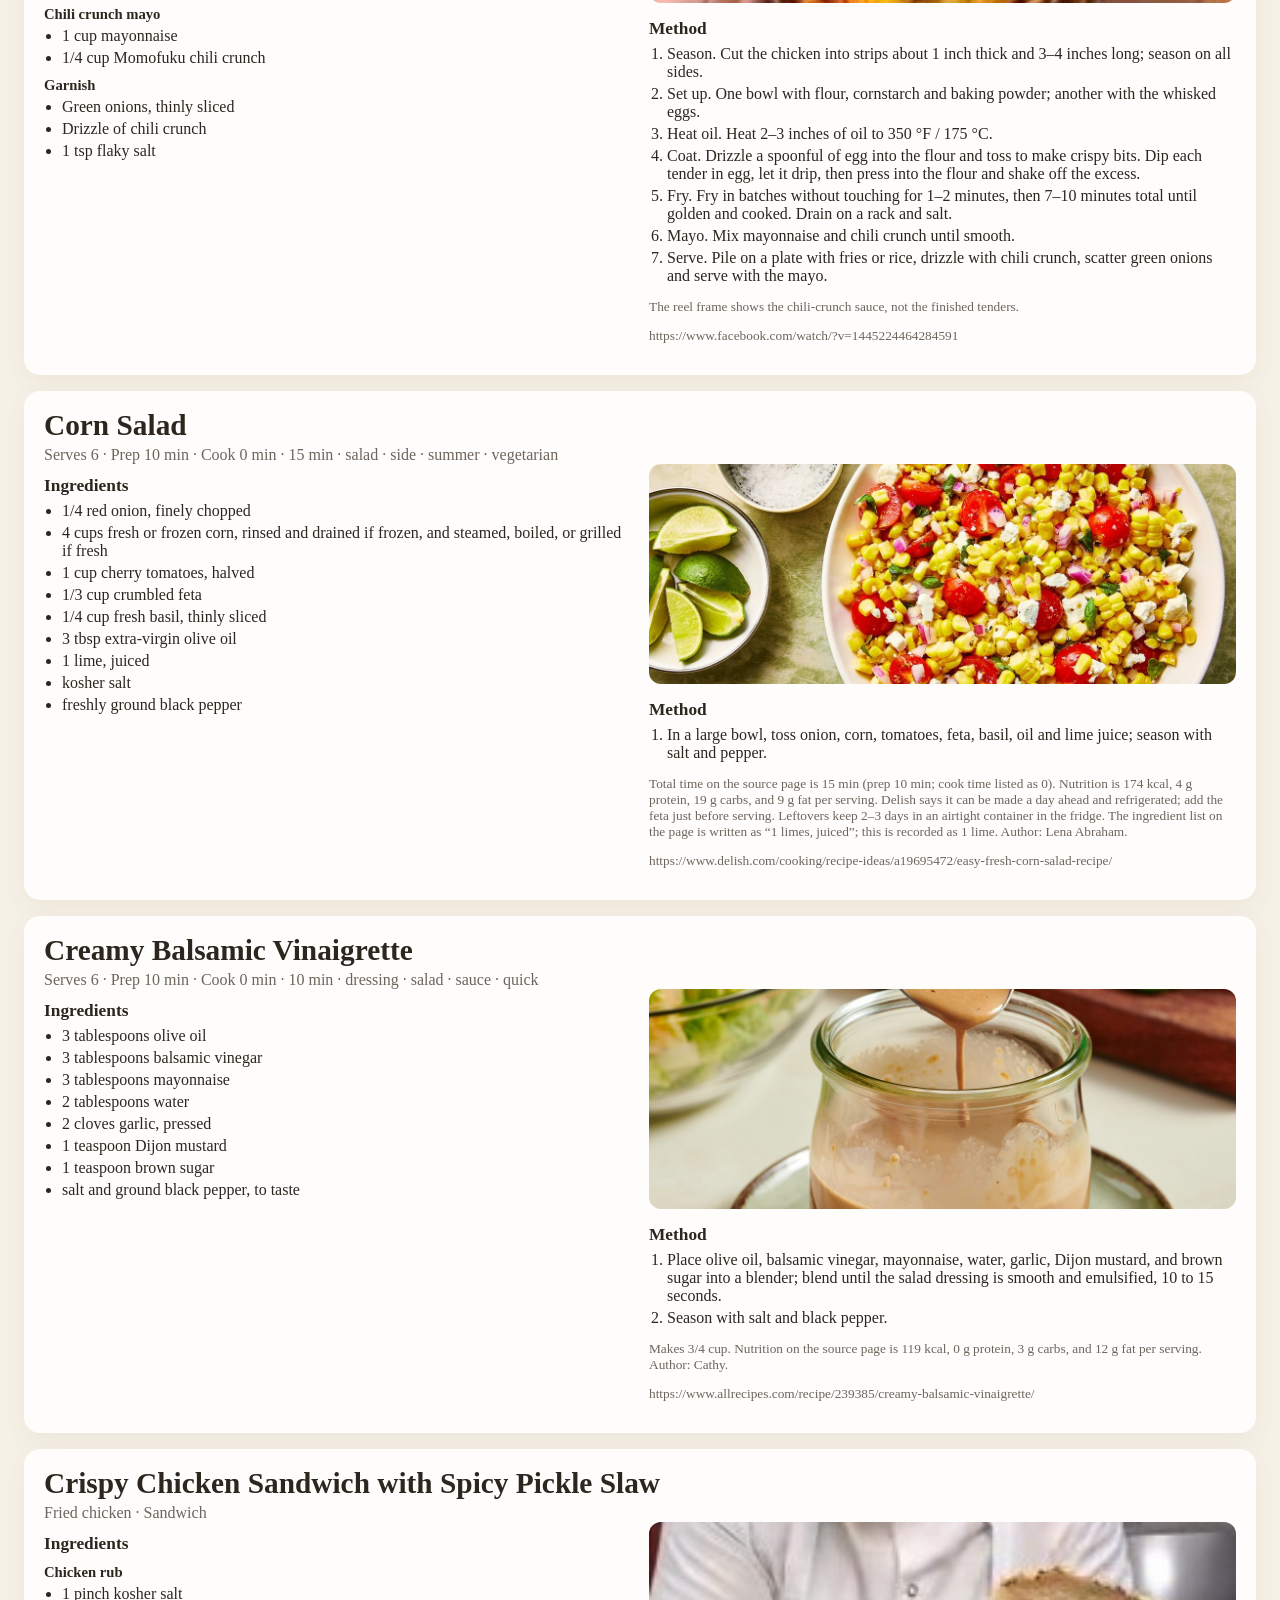
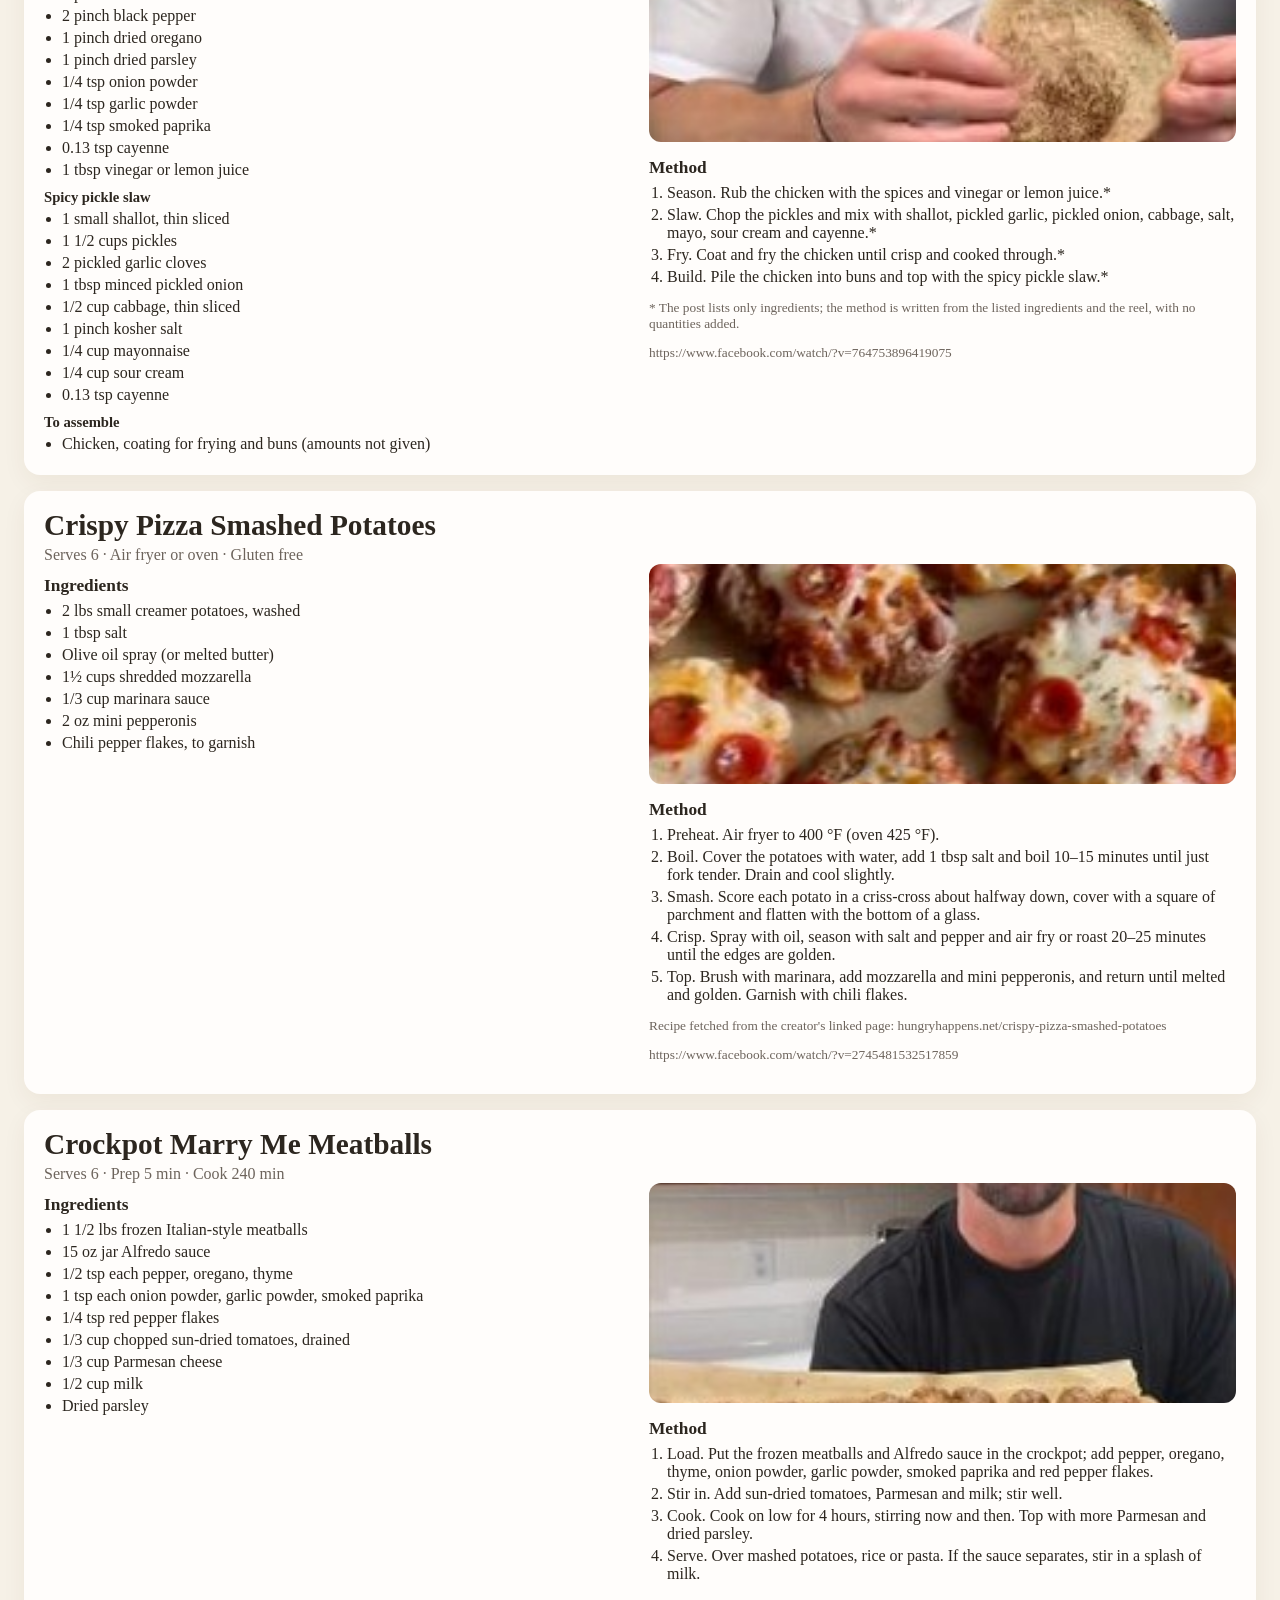
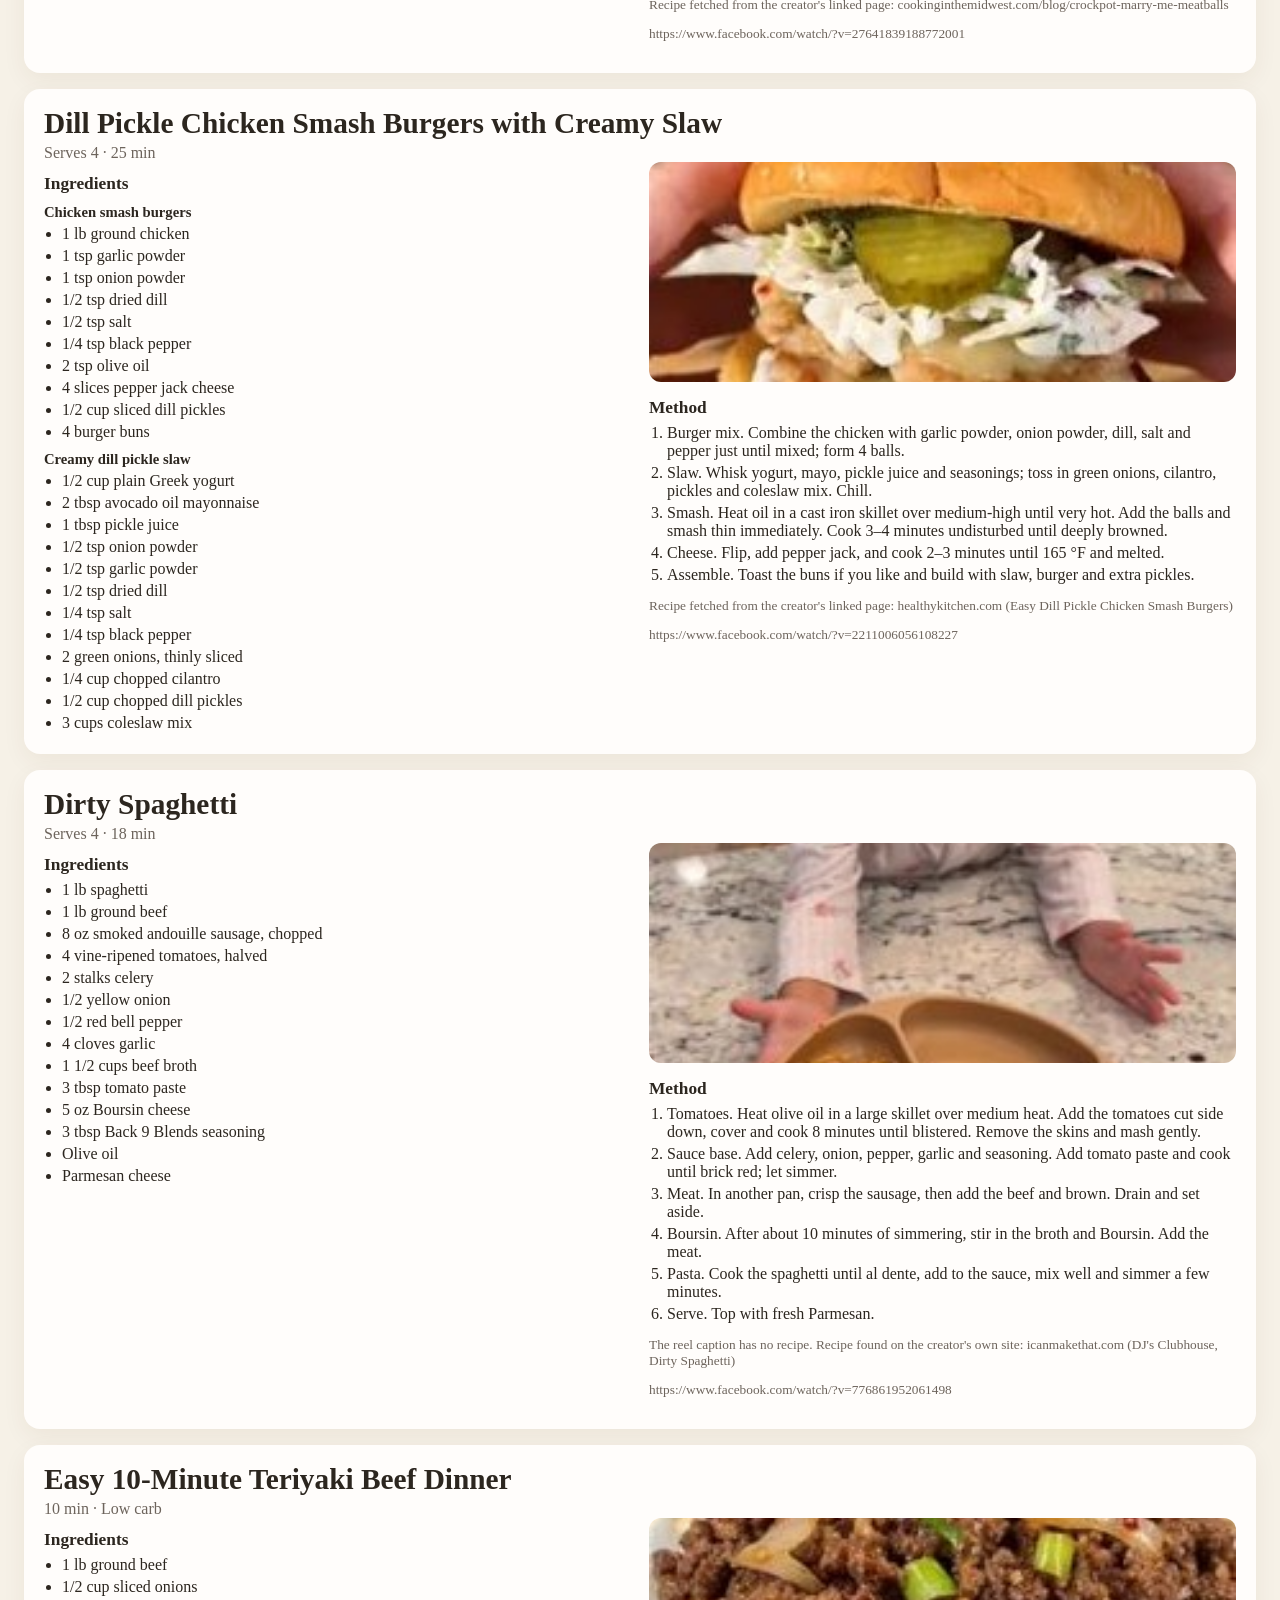
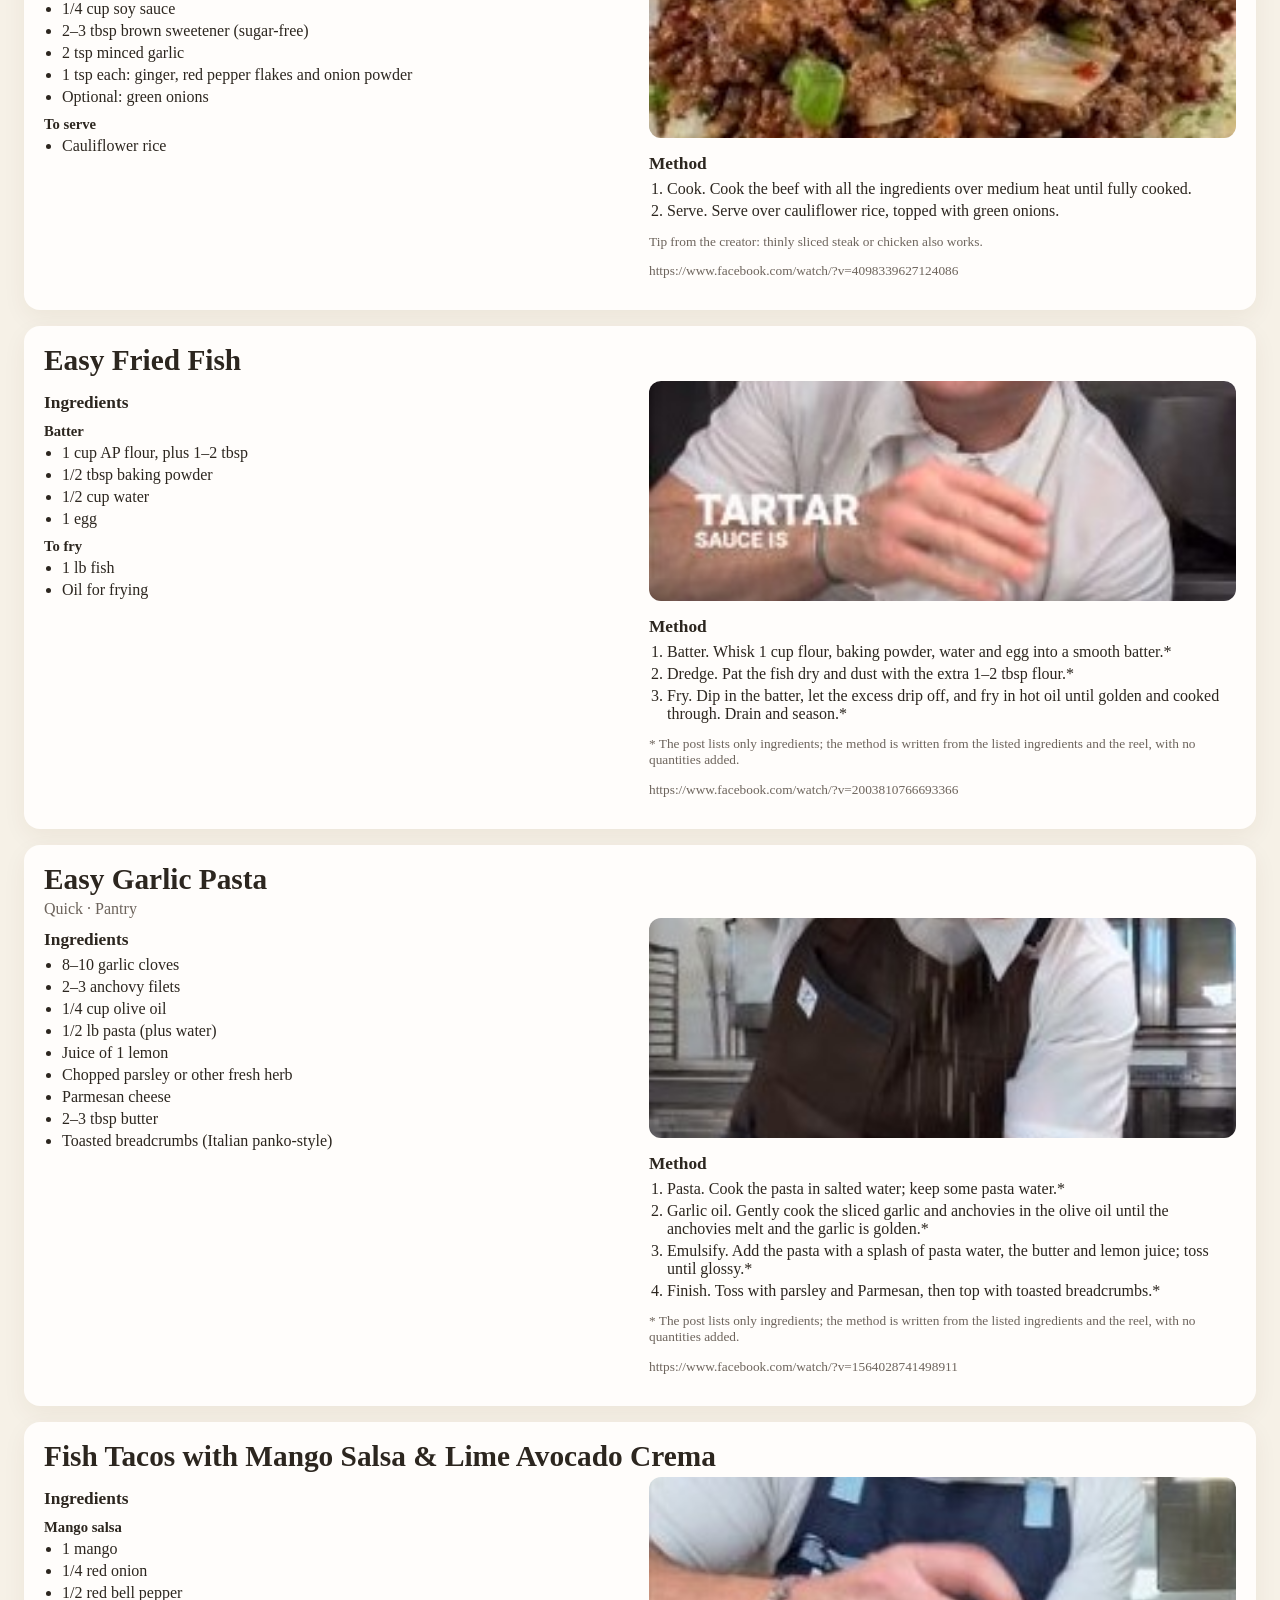
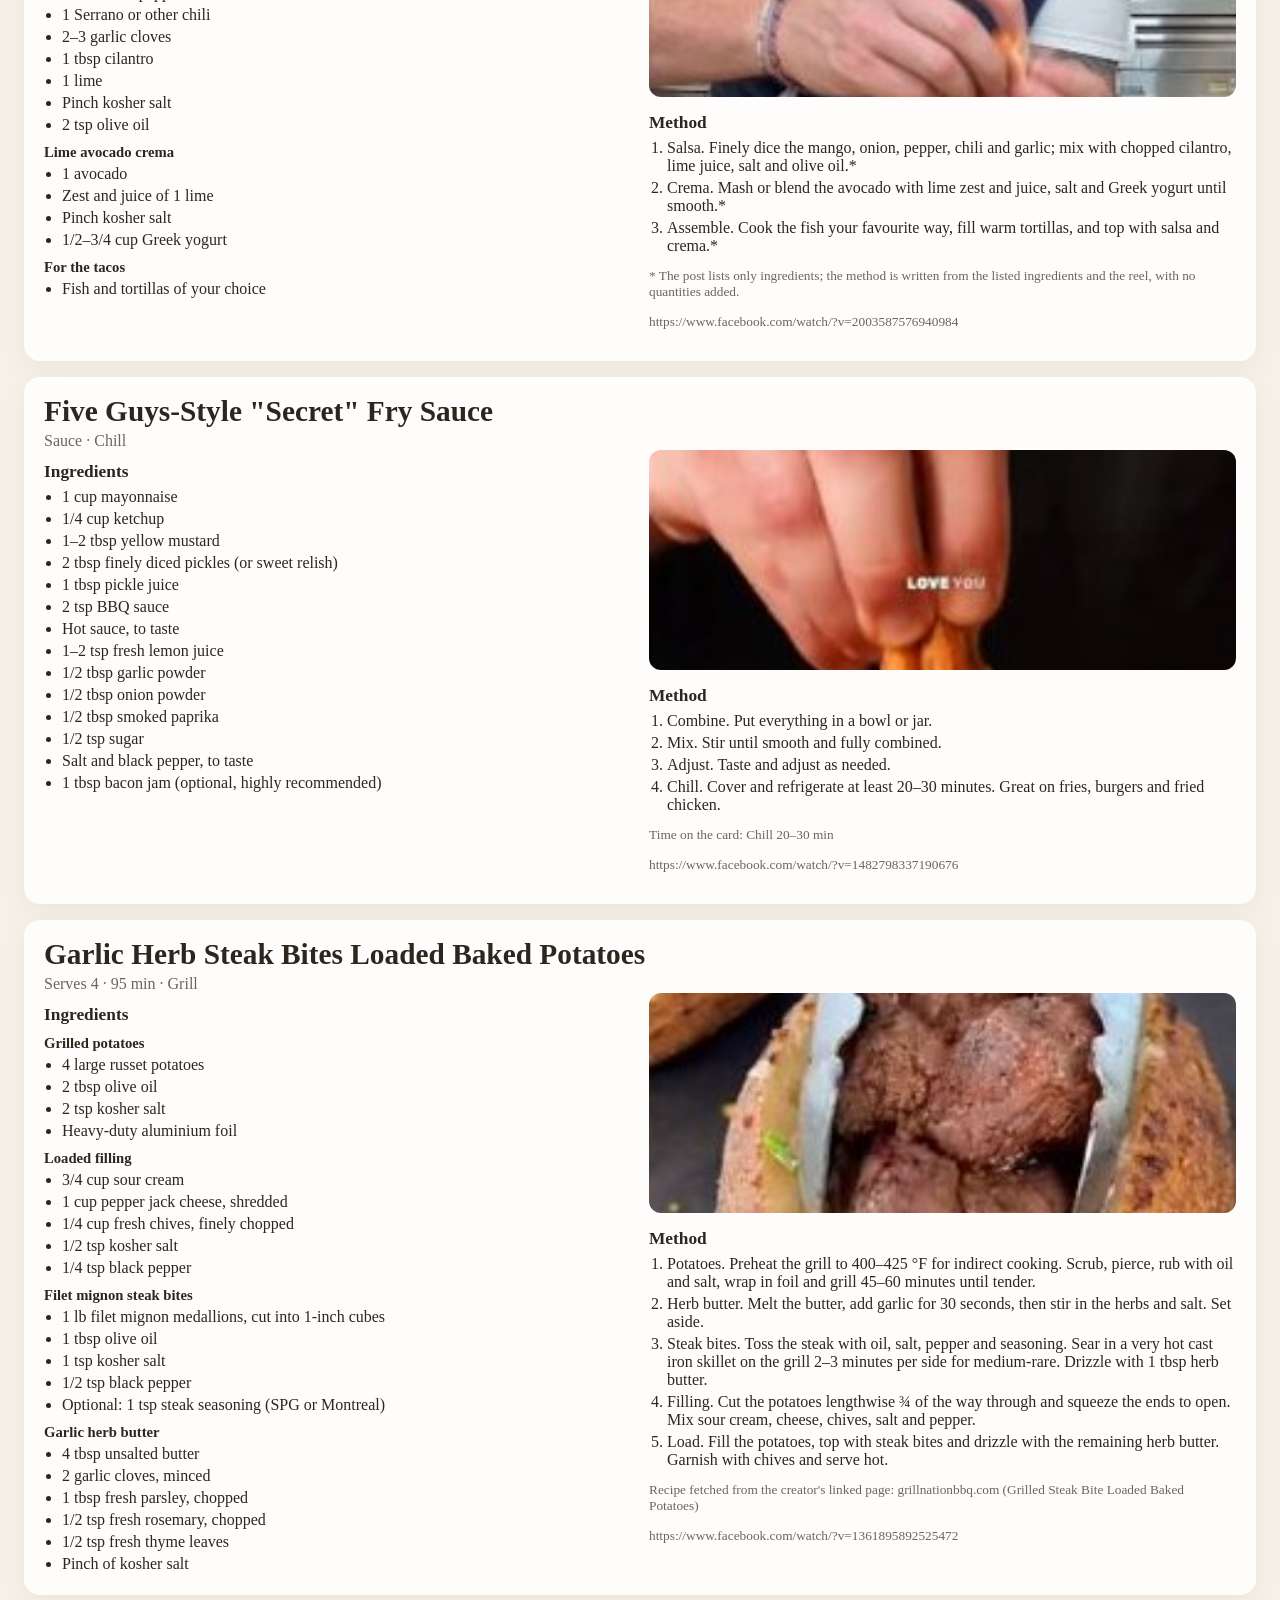
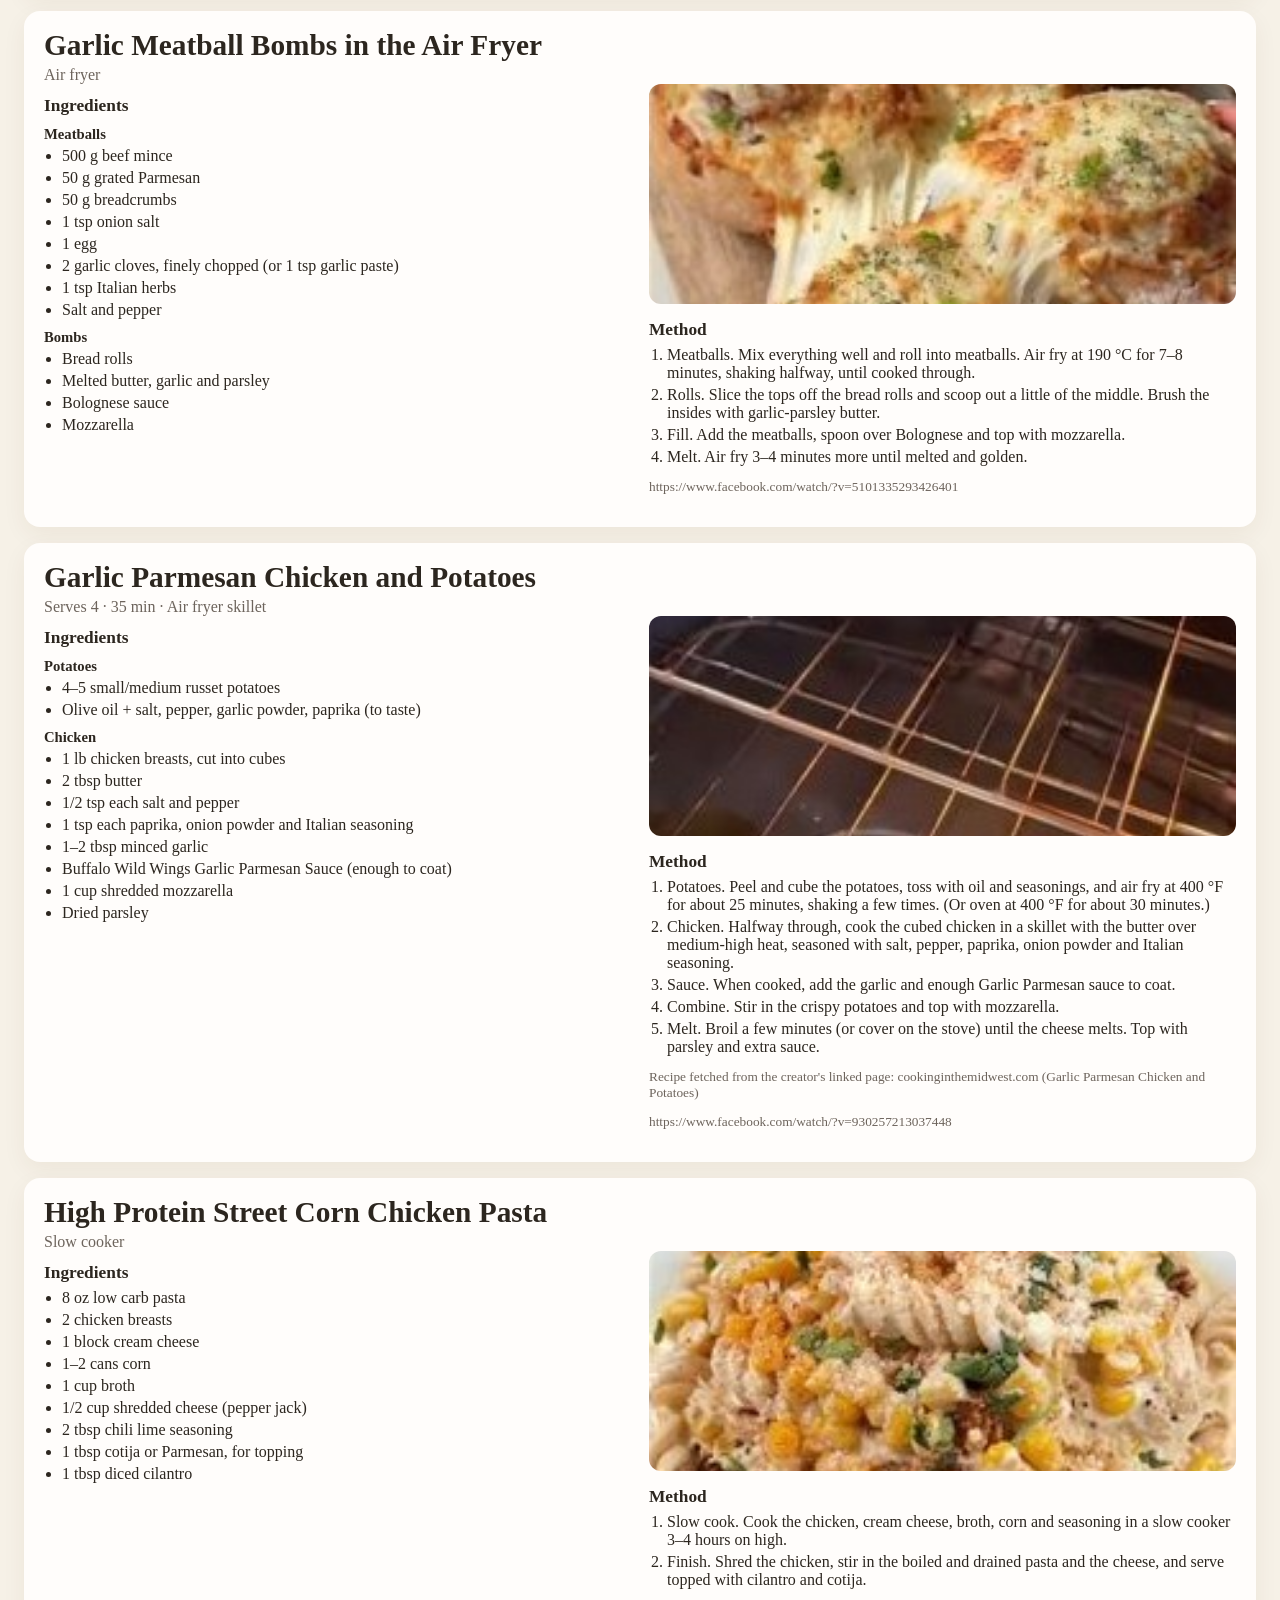
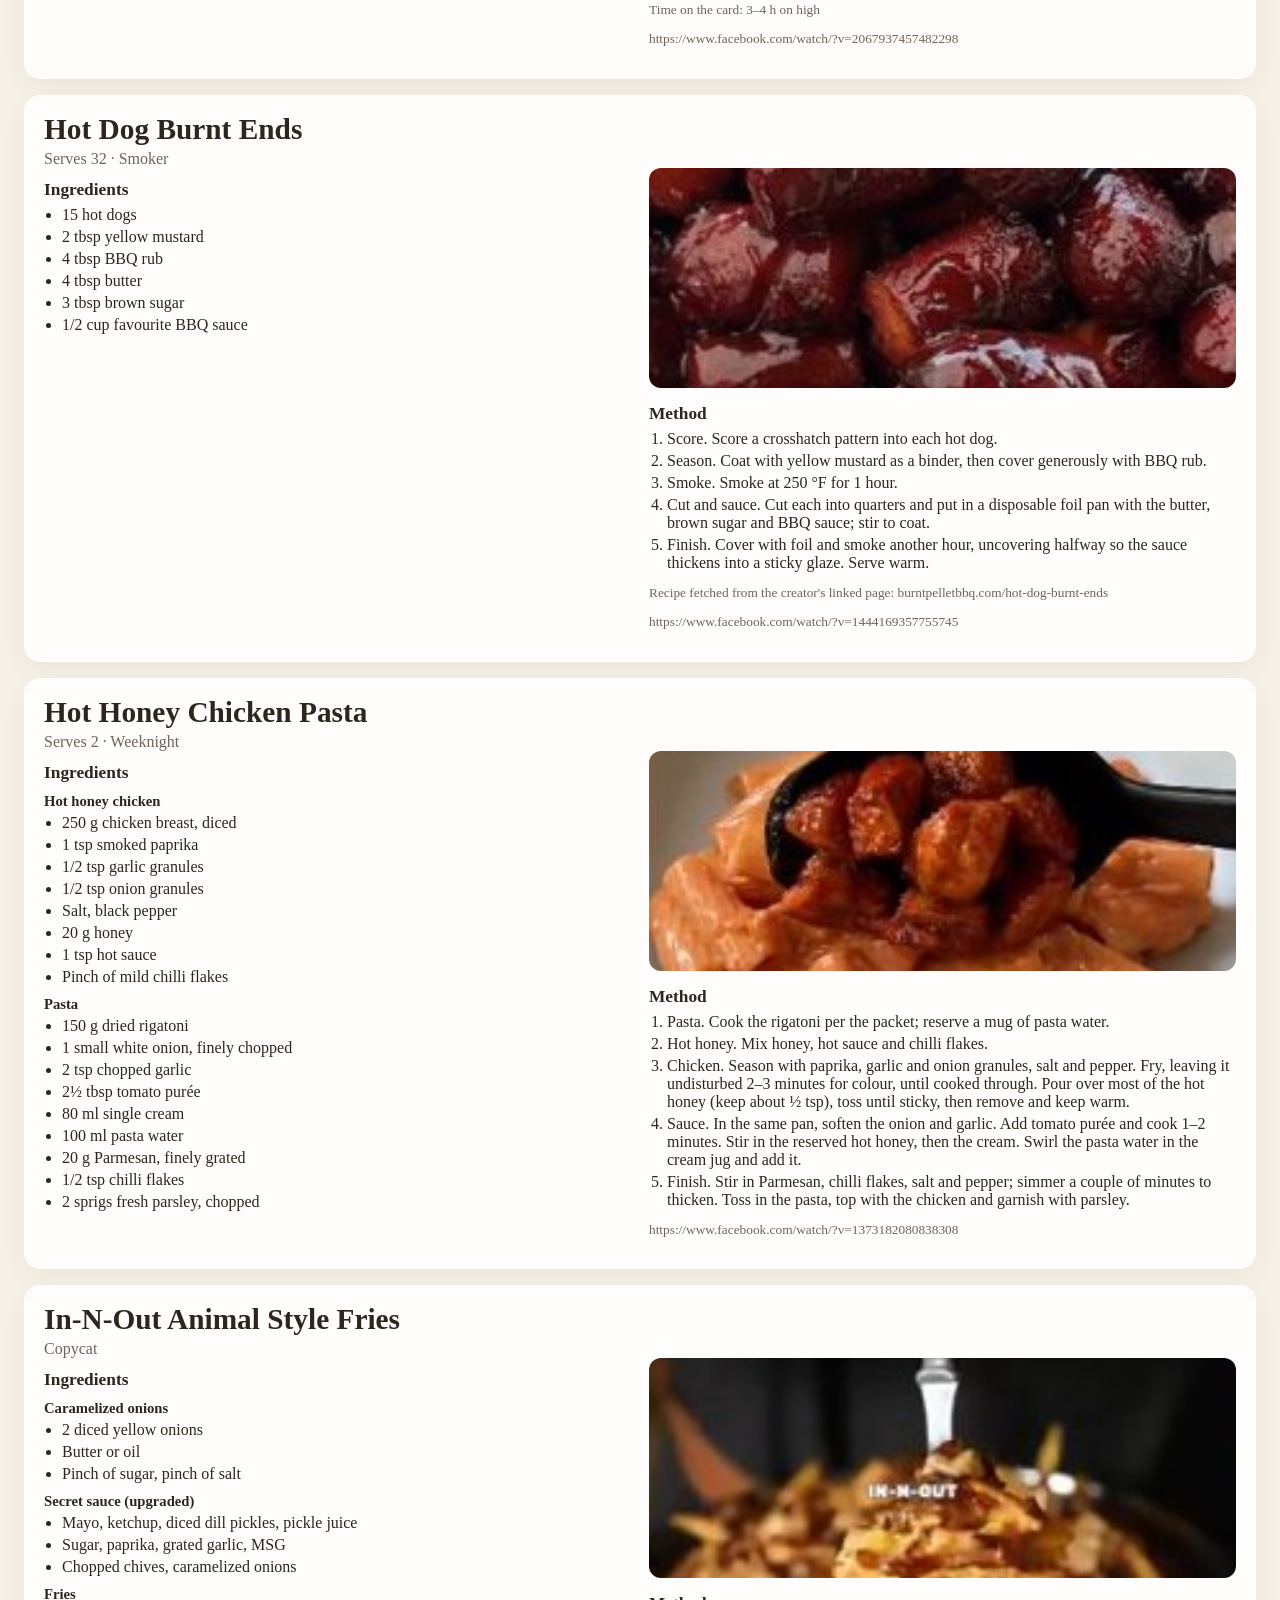
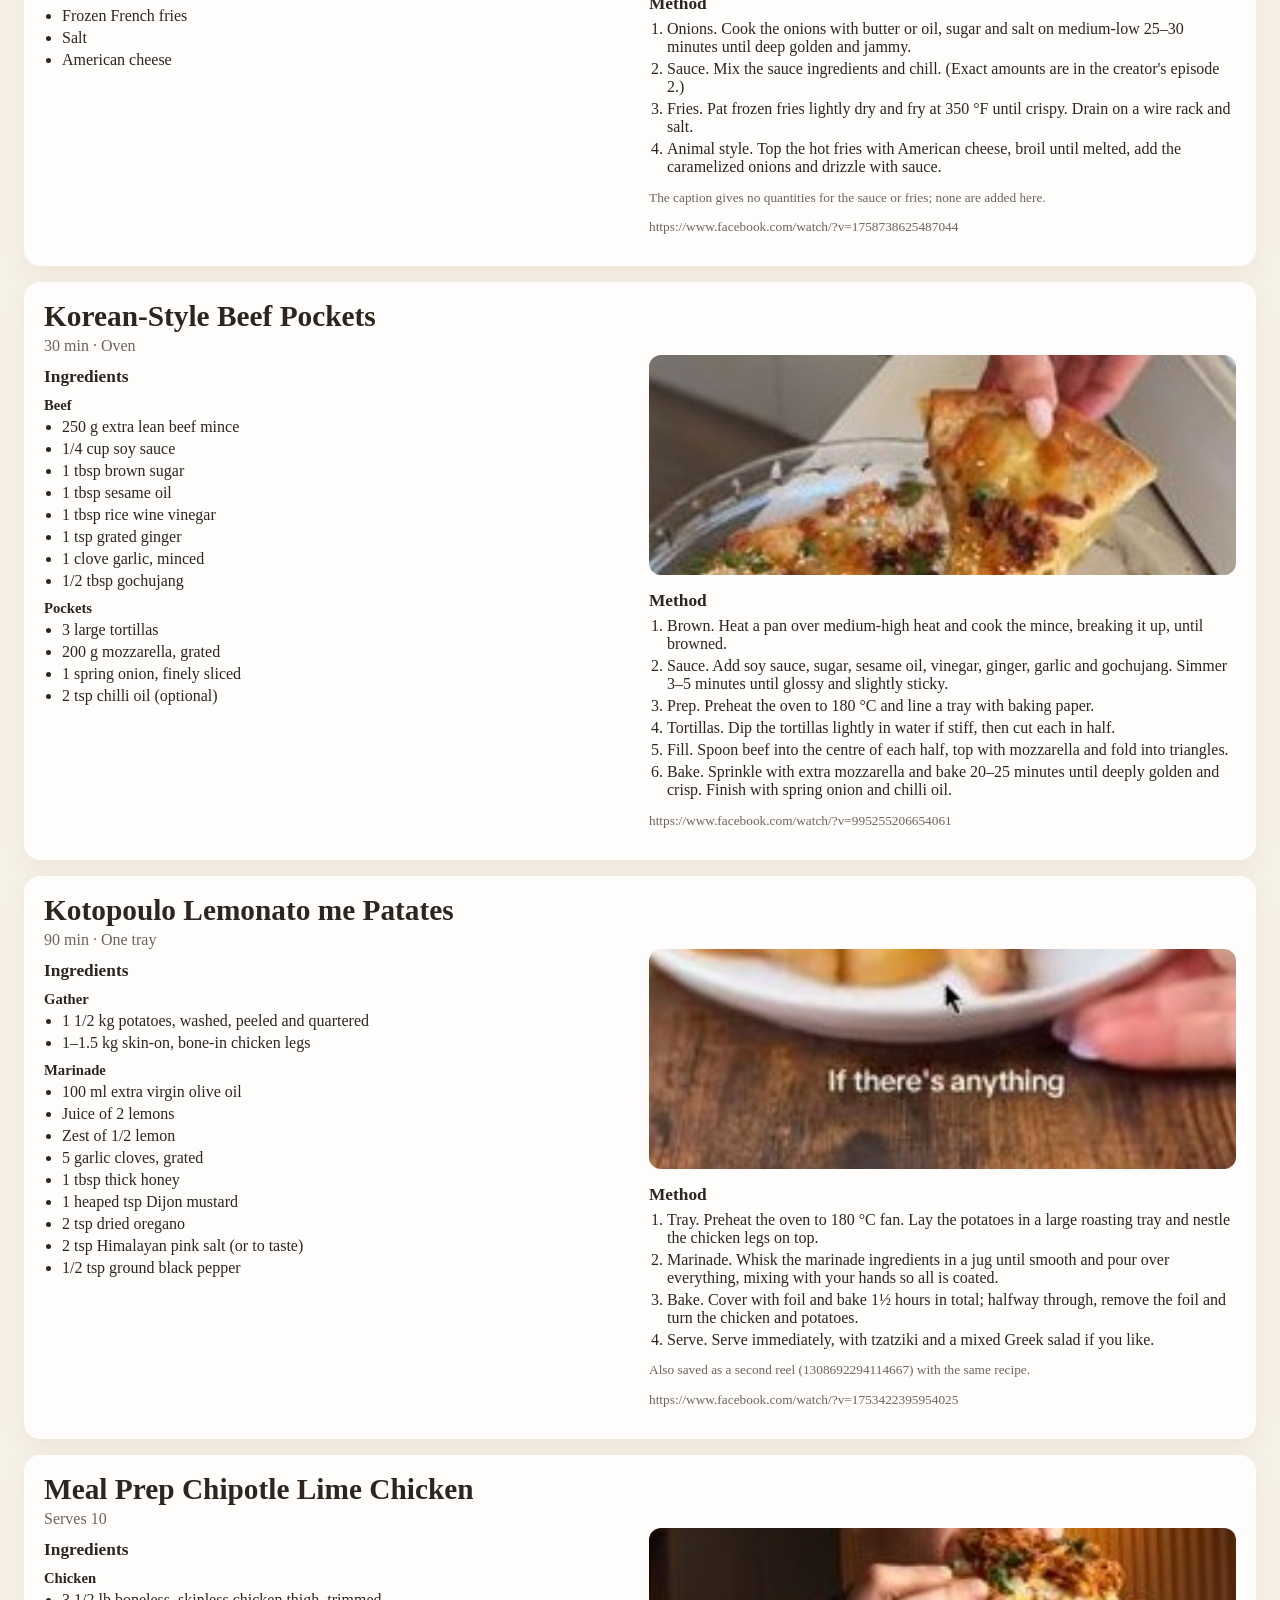
==== commit b062287b: "Add the chipotle lime chicken bowl and crop reel photos to the video frame. The missing card is now " ====
--- a/recipes/book.html
+++ b/recipes/book.html
@@ -61,6 +61,7 @@
 <article class="card"><header><h1>Raising Cane's Sauce</h1><p>Sauce · Rest or overnight</p></header><div class="cols"><div><h2>Ingredients</h2><ul><li>1 cup mayonnaise</li><li>3 tbsp ketchup</li><li>1 tbsp Worcestershire sauce</li><li>2½ tsp freshly cracked black pepper</li><li>1 tsp garlic powder</li><li>1/2 tsp salt</li><li>1/4 tsp paprika (optional, mostly for colour)</li></ul></div><div><img src="photos/raising-canes-sauce.jpg" alt=""><h2>Method</h2><ol><li>Combine. Put everything in a bowl.</li><li>Whisk. Whisk until completely smooth.</li><li>Rest. Cover and refrigerate at least 6 hours, preferably overnight.</li><li>Serve. Stir again and adjust seasoning.</li></ol><p class="notes">Tips from the creator: don't be shy with the black pepper, and let the sauce rest; overnight tastes most like Cane's. Time on the card: Rest 6 h or overnight</p><p class="src">https://www.facebook.com/watch/?v=2359121067898459</p></div></div></article>
 <article class="card"><header><h1>Sheet Pan Chipotle Chicken Tacos</h1><p>25 min · Sheet pan</p></header><div class="cols"><div><h2>Ingredients</h2><h3>Tray</h3><ul><li>1 lb boneless chicken breast, cut into strips</li><li>2 cups mixed bell peppers, sliced</li><li>1 red onion, sliced</li><li>1 jalapeño (optional)</li><li>1 tbsp lime juice</li><li>2 tbsp oil</li><li>1 cup shredded Mexican cheese</li><li>1 tbsp fresh cilantro, chopped</li></ul><h3>Chipotle seasoning</h3><ul><li>1 tbsp garlic powder</li><li>2 tsp onion powder</li><li>1 tsp cumin powder</li><li>1 tsp coriander powder</li><li>2 tsp smoked paprika</li><li>1–2 tsp chipotle seasoning</li><li>Salt to taste</li><li>1 tsp black pepper</li></ul><h3>Creamy chipotle sauce</h3><ul><li>1/2 cup mayonnaise</li><li>1/3 cup sour cream</li><li>1/3 cup buttermilk</li><li>1–2 tsp chipotle seasoning mix (from above)</li><li>1/2 tsp garlic powder</li><li>1 tbsp lime juice</li></ul></div><div><img src="photos/sheet-pan-chipotle-chicken-tacos.jpg" alt=""><h2>Method</h2><ol><li>Tray. Preheat the oven to 425 °F (220 °C). Spread onions, peppers and chicken on a baking tray without overcrowding.</li><li>Season. Sprinkle 1½ tbsp of the seasoning mix over and toss well. Drizzle with oil and bake 20 minutes.</li><li>Cheese. Scatter the cheese over and bake 5 more minutes; broil 2–3 minutes for a bubbly top if you like.</li><li>Sauce. Whisk mayo, sour cream, buttermilk, chipotle seasoning, lime juice, salt and garlic powder; adjust to taste.</li><li>Serve. Sprinkle with cilantro, drizzle with sauce and serve with warm tortillas or rice.</li></ol><p class="src">https://www.facebook.com/watch/?v=2046405342624671</p></div></div></article>
 <article class="card"><header><h1>Slow Cooker Low Carb Chicken Pot Pie Pasta</h1><p>Cook 360 min · Slow cooker</p></header><div class="cols"><div><h2>Ingredients</h2><ul><li>1 bag low carb pasta, boiled and drained</li><li>12 oz mixed vegetables, frozen or fresh</li><li>3 chicken breasts</li><li>1 block cream cheese</li><li>1 cup chicken broth</li><li>1 can cream of chicken soup</li><li>1 cup shredded cheddar</li></ul><h3>Seasonings</h3><ul><li>1 tsp each: salt, pepper, garlic powder, paprika and onion powder</li></ul></div><div><img src="photos/slow-cooker-chicken-pot-pie-pasta.jpg" alt=""><h2>Method</h2><ol><li>Slow cook. Cook everything except the cheddar and pasta in a slow cooker for 6 hours on low. Don't forget the cream of chicken soup.</li><li>Finish. Shred the chicken, stir in the pasta and cheddar, cover until the cheese melts, and serve.</li></ol><p class="src">https://www.facebook.com/watch/?v=26029760523357884</p></div></div></article>
+<article class="card"><header><h1>Sticky Chipotle Lime Chicken Rice Bowl</h1><p>Serves 4 · Prep 30 min · Air fryer · Bowl</p></header><div class="cols"><div><h2>Ingredients</h2><h3>Chicken</h3><ul><li>650 g skinless chicken thighs</li><li>1/2 tbsp olive oil</li><li>1 1/2 tbsp chipotle in adobo</li><li>2 tsp taco spice mix</li><li>1 tsp garlic powder</li><li>1/2 tsp salt</li><li>1 1/2 tbsp honey</li><li>1 tsp lime zest, heaped</li><li>2 tbsp lime juice</li></ul><h3>Rice</h3><ul><li>4 cups cooked white rice</li><li>1/2 cup coriander, chopped</li><li>2 tsp lime zest</li></ul><h3>Charred street corn salad</h3><ul><li>3 small corn cobs</li><li>2 tsp taco seasoning</li><li>1 small red pepper, finely diced</li><li>1/2 red onion, finely diced</li><li>1/3 cup coriander, chopped</li><li>1 jalapeño, deseeded and diced</li><li>2 tbsp lime juice</li><li>1 tsp salt</li></ul><h3>Guacamole</h3><ul><li>1 large ripe avocado, mashed</li><li>1 Roma tomato, finely diced</li><li>1/4 cup red onion, finely diced</li><li>3 tbsp coriander, chopped</li><li>1 1/2 tbsp lime juice</li><li>1/2 tsp salt</li><li>1/2 tsp garlic powder</li></ul><h3>Garnish</h3><ul><li>Pickled onions</li><li>Fresh coriander</li></ul></div><div><img src="photos/sticky-chipotle-lime-chicken-rice-bowl.jpg" alt=""><h2>Method</h2><ol><li>Marinate the chicken. Mix the chipotle in adobo, taco seasoning, garlic powder, honey, lime juice, lime zest and salt. Add the chicken, toss to coat, and marinate at least 30 minutes.</li><li>Corn salad. Husk the corn, spray lightly with oil, and season with taco seasoning. Cook in a large pan over medium-high heat 8–12 minutes, turning, until tender and charred. Slice off the kernels and toss with the pepper, onion, coriander, jalapeño, lime juice and salt.</li><li>Cook the chicken. Preheat the air fryer to 200 °C for 5 minutes. Lay the chicken in one layer, pour over the marinade, cook 7–8 minutes, flip, then 6 more minutes until charred and cooked through. Rest 5 minutes, then slice. Or use a lightly oiled pan over medium-high heat.</li><li>Guacamole. Mash the avocado until mostly smooth, then fold in the tomato, onion, coriander, garlic powder, lime juice and salt.</li><li>Rice. Toss the cooked rice with the chopped coriander and lime zest.</li><li>Assemble. Divide the rice between four bowls. Top with the sliced chicken, corn salad, guacamole, pickled onions and coriander.</li></ol><p class="notes">By Fit Foodie Lulu. The card lists 560 kcal, 39 g protein, 65 g carbs and 15 g fat per serving. The original caption cuts off after &quot;corn salad&quot;; the rest of the assembly step is completed from the listed ingredients.</p><p class="src">https://www.facebook.com/watch/?v=1403073118682723</p></div></div></article>
 <article class="card"><header><h1>Street Corn Chicken and Rice Bowls</h1><p>Sheet pan · Marinate</p></header><div class="cols"><div><h2>Ingredients</h2><h3>Chicken</h3><ul><li>1 1/2 lbs boneless, skinless chicken thighs</li><li>1 tsp garlic powder</li><li>1 tsp chili powder</li><li>1 tsp paprika</li><li>1/4 tsp cumin</li><li>2 tbsp olive oil</li><li>Juice of 1 lime</li><li>1/2 tsp salt</li><li>1/4 tsp black pepper</li></ul><h3>Sheet pan</h3><ul><li>2 zucchinis, halved and sliced into rounds</li><li>1 red onion, sliced into strips</li><li>2 cups frozen corn</li><li>1 tbsp olive oil</li><li>1/2 tsp salt, 1/4 tsp black pepper, 1/2 tsp paprika</li></ul><h3>Avocado crema</h3><ul><li>2 tbsp olive oil</li><li>1/4 cup cotija (or feta)</li><li>1/2 cup cottage cheese</li><li>1 lime, juice and zest</li><li>1/4 cup cilantro</li><li>2 tbsp diced jalapeño (about ½, seeds removed)</li><li>1/2 avocado</li><li>1 tsp Tajín (optional)</li><li>1–2 tbsp water to thin</li></ul><h3>To serve</h3><ul><li>1 cup rice, uncooked</li><li>Cotija, lime wedges, cilantro</li><li>Spring mix/greens (optional)</li></ul></div><div><img src="photos/street-corn-chicken-and-rice-bowls.jpg" alt=""><h2>Method</h2><ol><li>Marinate. Toss the chicken with the spices, oil, salt, pepper and lime juice. Cover and chill at least 30 minutes (ideally 2–3 hours).</li><li>Prep. Cook the rice. Preheat the oven to 425 °F.</li><li>Veg. Toss zucchini, onion and corn with oil, salt, pepper and paprika.</li><li>Bake. Nestle the chicken among the veg on a sheet pan. Bake 20 minutes (to 165 °F), then broil 5 minutes to crisp the corn.</li><li>Crema. Blend all the crema ingredients until smooth.</li><li>Serve. Sprinkle with cotija; serve over rice and greens with cilantro, more cheese, lime and crema.</li></ol><p class="notes">The creator's full recipe is sent by DM; these quantities and steps were posted in the comments by another user (Ashlyn Watts) and match the creator's ingredient list. Time on the card: Marinate 30 min+</p><p class="src">https://www.facebook.com/watch/?v=740091279125182</p></div></div></article>
 <article class="card"><header><h1>Street Corn Pasta Salad</h1><p>Chill</p></header><div class="cols"><div><h2>Ingredients</h2><h3>Dressing</h3><ul><li>1/2 to 2/3 cup mayonnaise</li><li>1/2 cup sour cream or Mexican crema</li><li>2 tbsp fresh lime juice (about 1 lime)</li><li>1–2 tsp Cholula or hot sauce (optional)</li><li>1–2 tsp sugar (optional)</li><li>1/4 tsp cayenne pepper or chili powder</li><li>1–2 cloves garlic, finely minced</li><li>1/2 tsp kosher salt</li><li>1/4 tsp freshly ground black pepper</li><li>1/4–1/3 cup Cotija, crumbled</li><li>2–3 tbsp chopped fresh cilantro</li></ul><h3>Optional</h3><ul><li>1/2 tsp smoked paprika</li><li>1 tbsp milk or pasta water to thin</li><li>Diced jalapeño</li></ul><h3>Salad</h3><ul><li>Cooked pasta and charred corn (amounts not given)</li><li>Green onions, extra Cotija</li></ul></div><div><img src="photos/street-corn-pasta-salad.jpg" alt=""><h2>Method</h2><ol><li>Dressing. Whisk mayo, sour cream, lime juice, garlic, sugar, cayenne, salt and pepper until smooth.</li><li>Cheese and herbs. Stir in the Cotija and cilantro.</li><li>Thin. If too thick, whisk in a little milk or pasta water.</li><li>Combine. Pour half the dressing over warm or cooled pasta and charred corn and toss.</li><li>Chill. Refrigerate at least 30 minutes. Before serving, stir in the rest of the dressing with extra Cotija, green onions or jalapeño.</li></ol><p class="notes">The creator's recipe link is a login-only Provecho page; this dressing recipe was posted in the comments by another user (Grace Burns). Time on the card: Chill 30 min</p><p class="src">https://www.facebook.com/watch/?v=816315618025435</p></div></div></article>
 <article class="card"><header><h1>Swedish Midsummer Brown Butter Roasted New Potatoes</h1><p>Grill or oven · Foil parcel</p></header><div class="cols"><div><h2>Ingredients</h2><ul><li>750 g baby new potatoes</li><li>150 g butter</li><li>1 bunch asparagus</li><li>1 bunch green onions</li><li>1 small preserved lemon (or a squeeze of lemon juice)</li><li>1 bunch parsley</li><li>1 bunch chives</li><li>Sea salt and olive oil</li></ul></div><div><img src="photos/brown-butter-roasted-new-potatoes.jpg" alt=""><h2>Method</h2><ol><li>Heat. Heat a grill to medium, or the oven to 200 °C.</li><li>Parboil. Boil the potatoes in salted water until about 90% cooked, 10–15 minutes. Drain and steam dry.</li><li>Parcel. Lay on a double layer of foil, dot with butter and seal tightly so no butter escapes.</li><li>Cook. Cook 35–45 minutes; check at 35 and flip for more even colour.</li><li>Greens. Toss asparagus and green onions in oil and salt, grill on high until charred, then chop.</li><li>Finish. Mince the herbs and preserved lemon. Toss everything with the brown butter from the parcel, season and serve.</li></ol><p class="src">https://www.facebook.com/watch/?v=856981917480354</p></div></div></article>
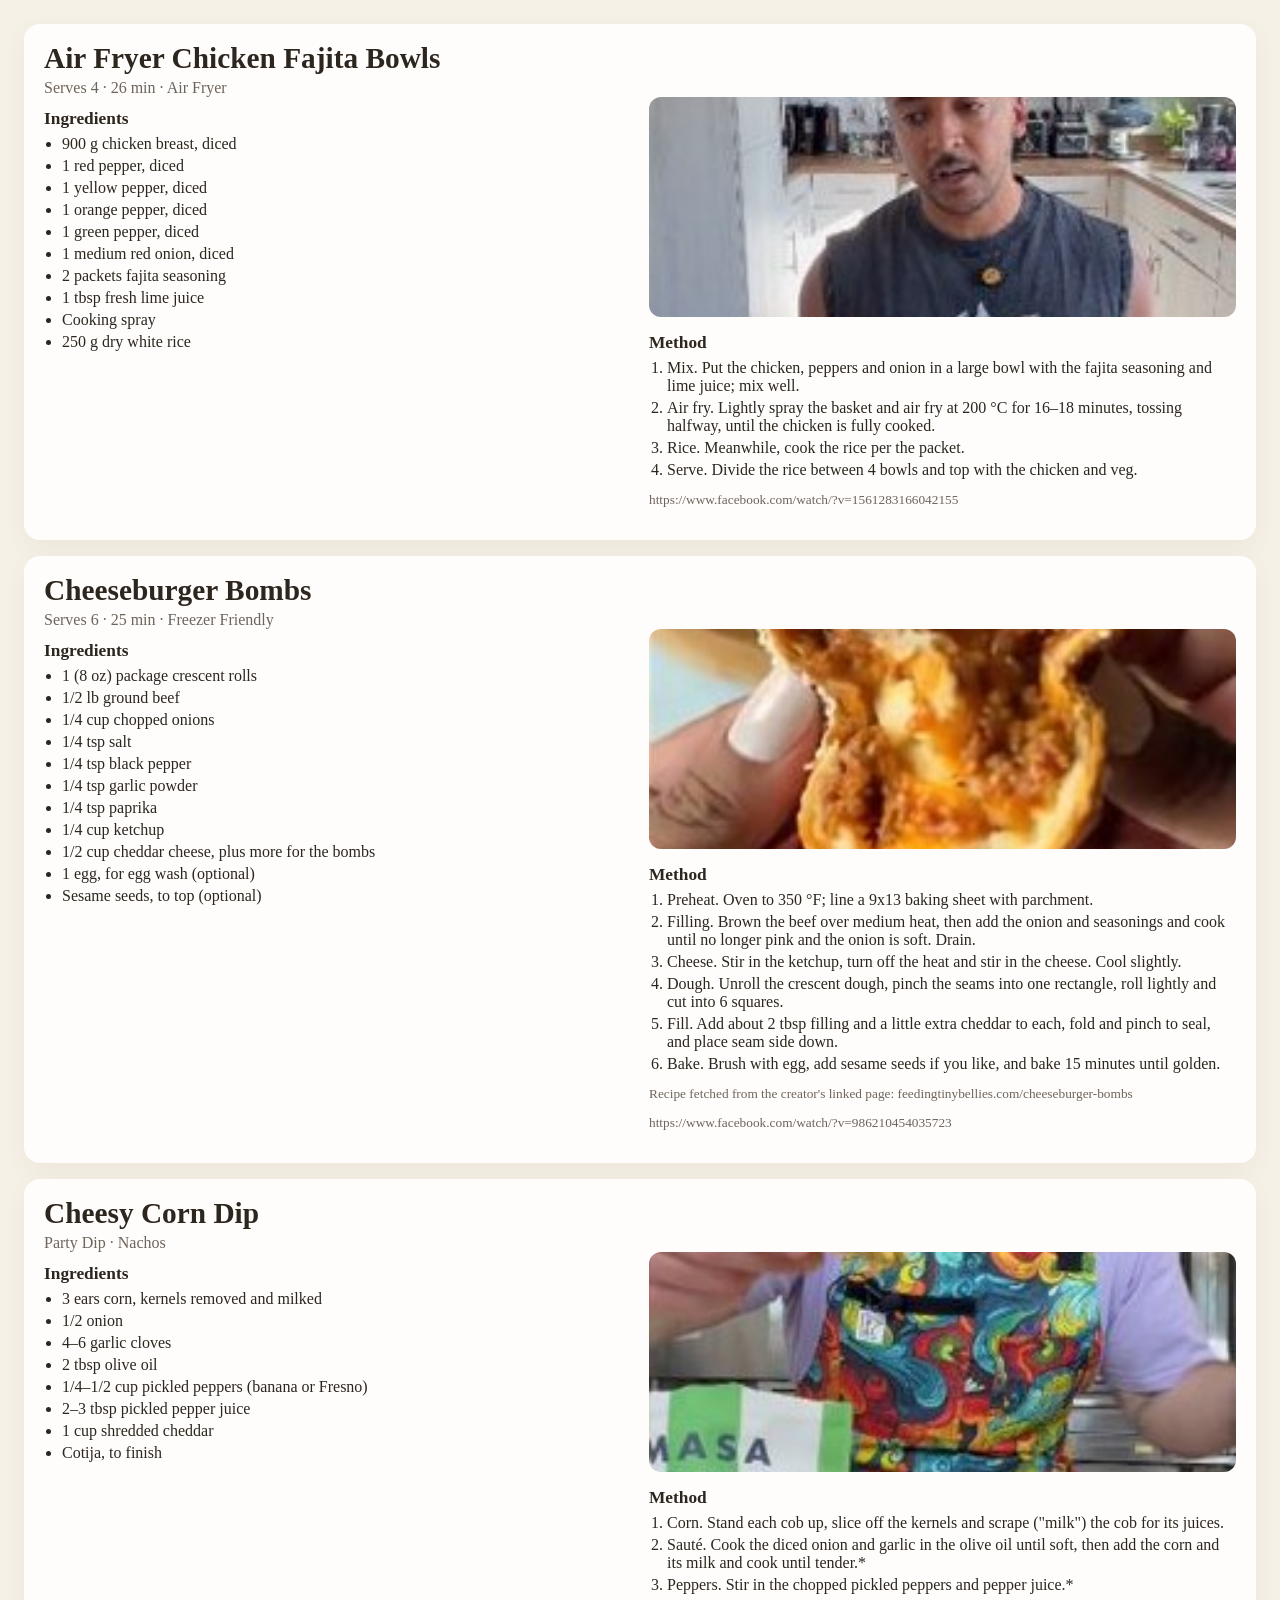
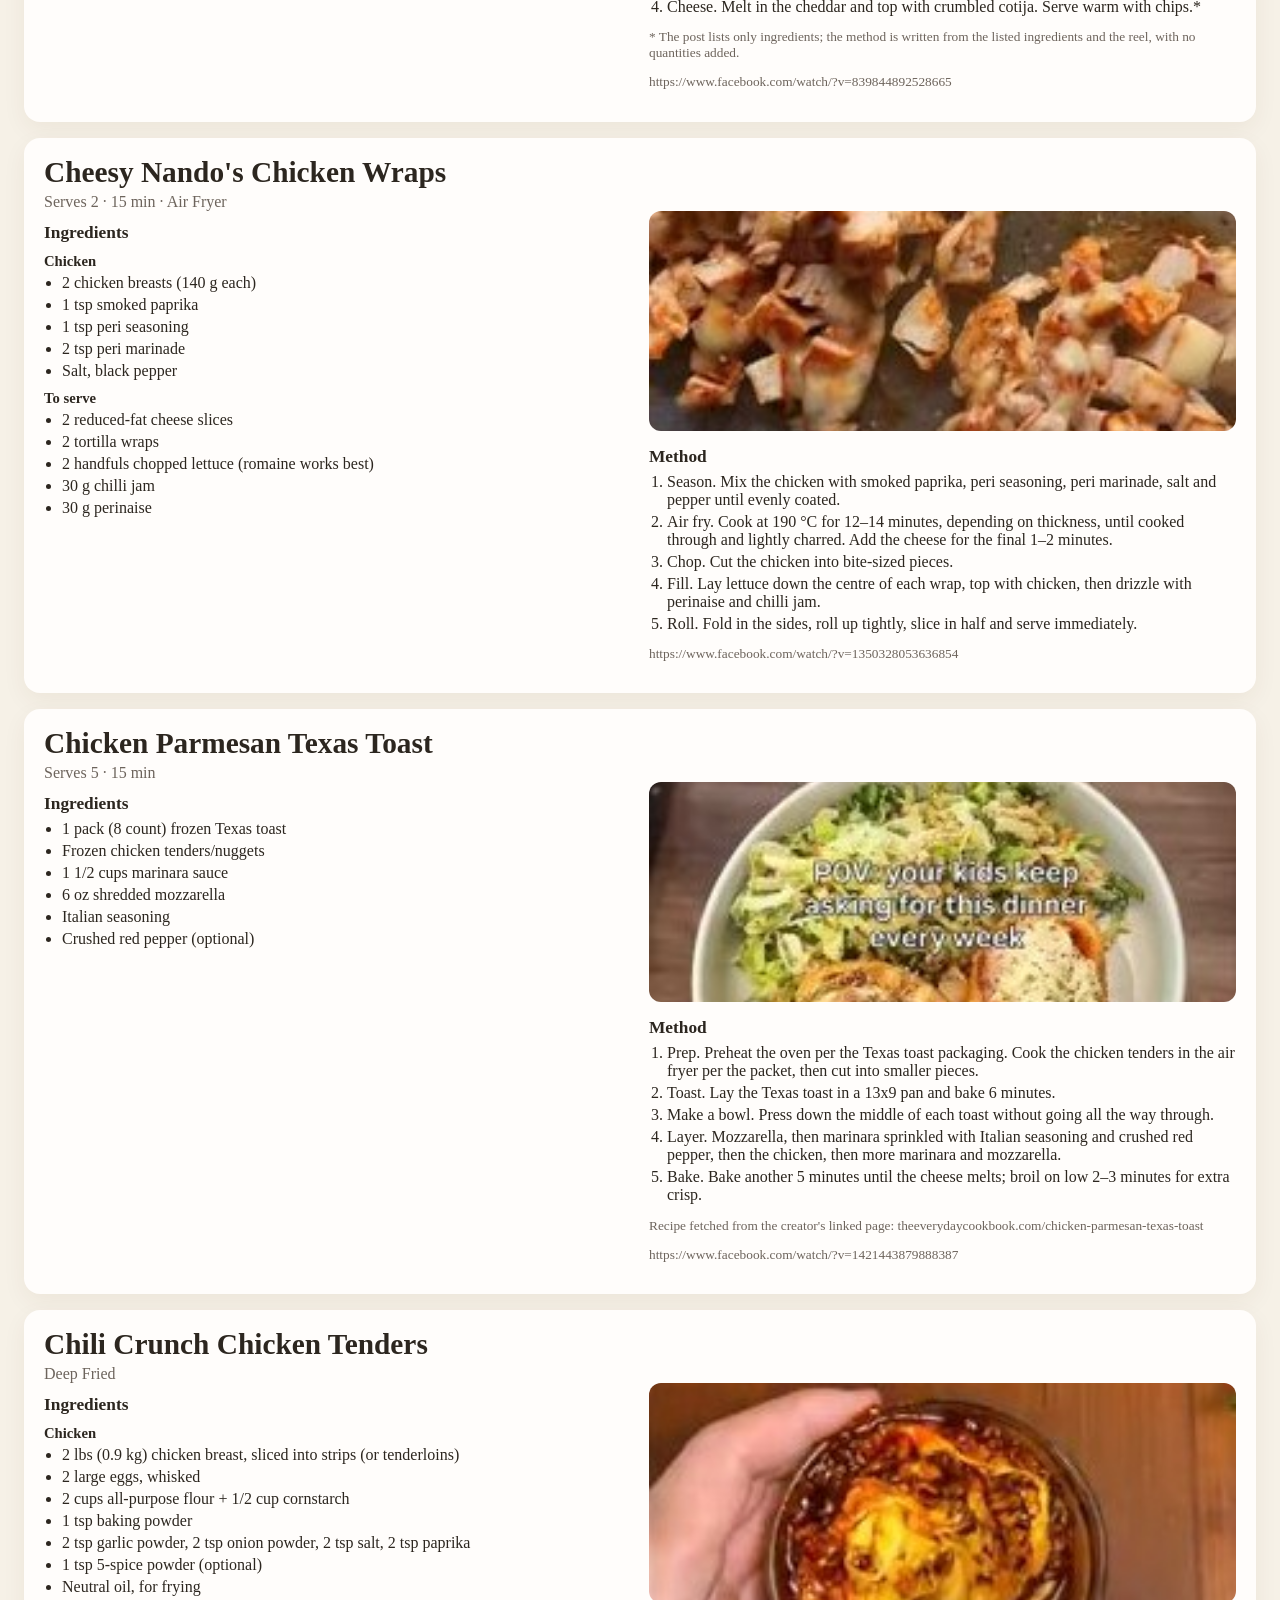
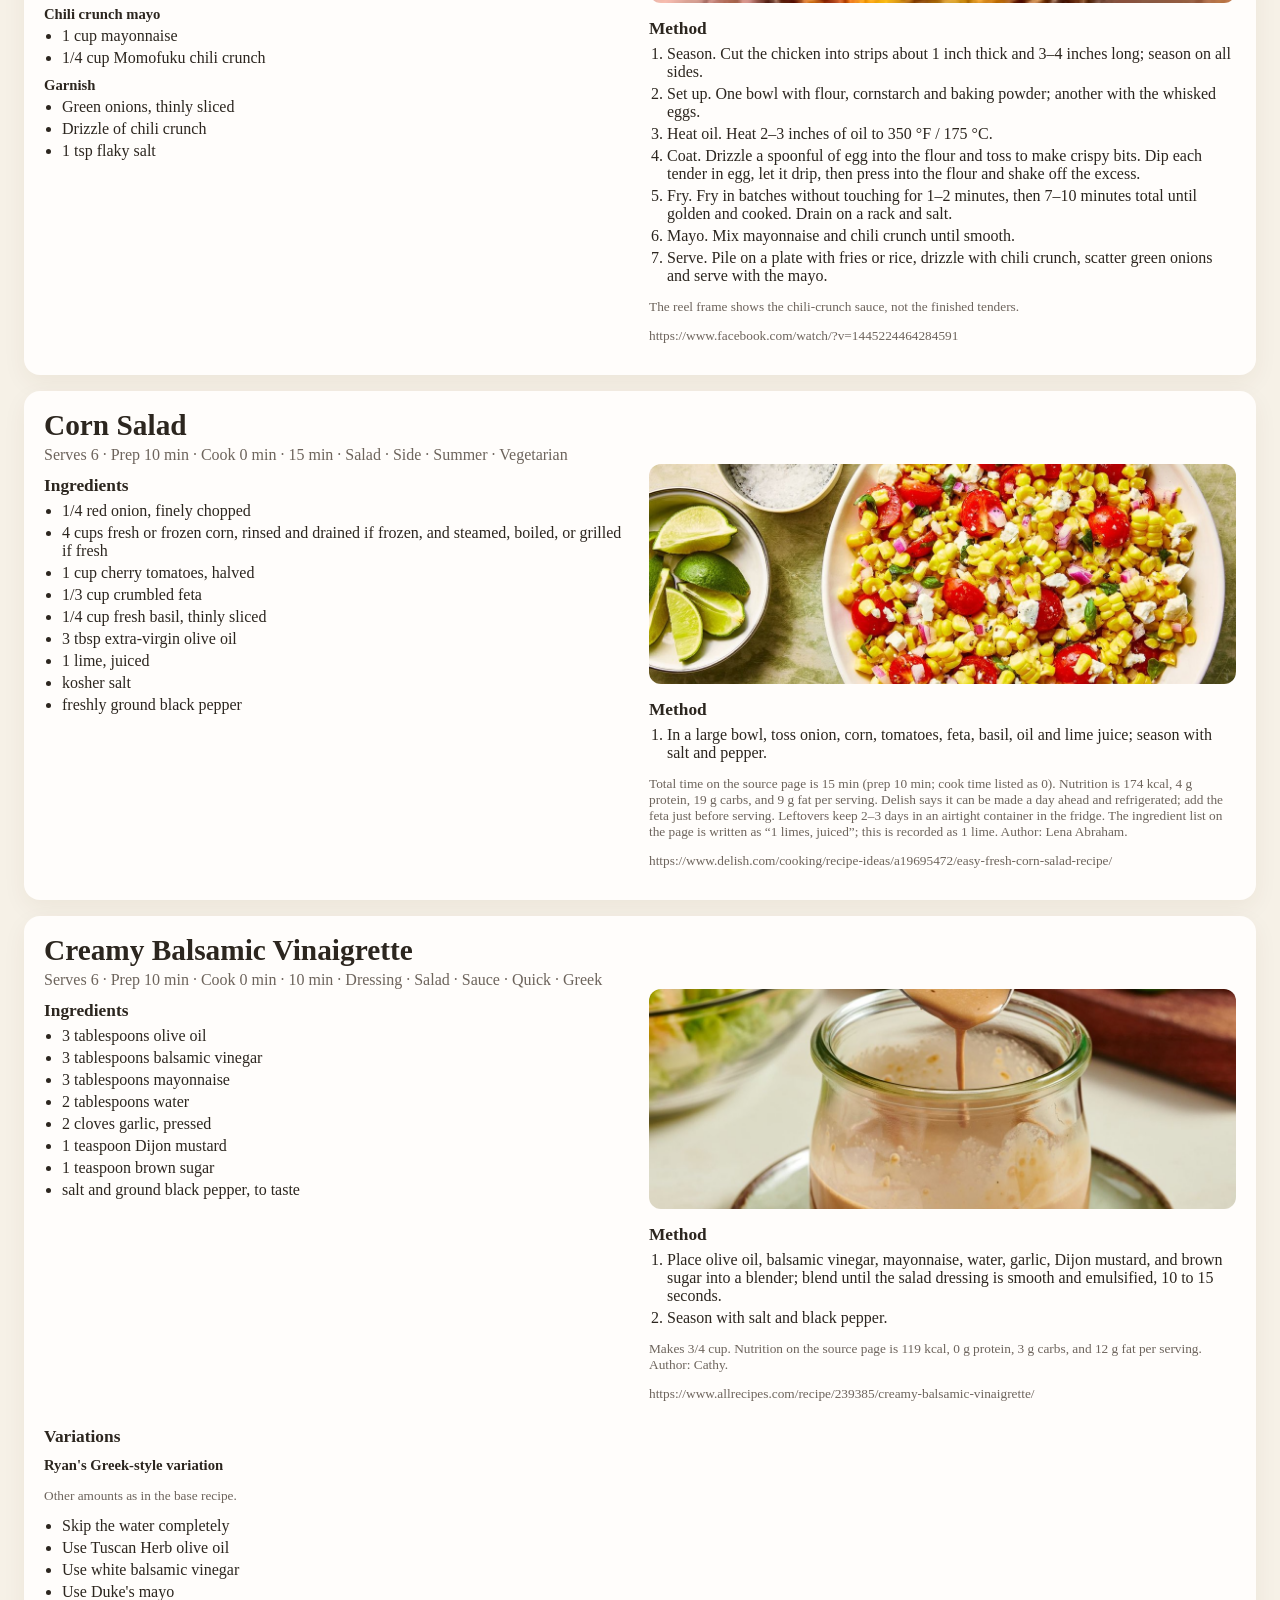
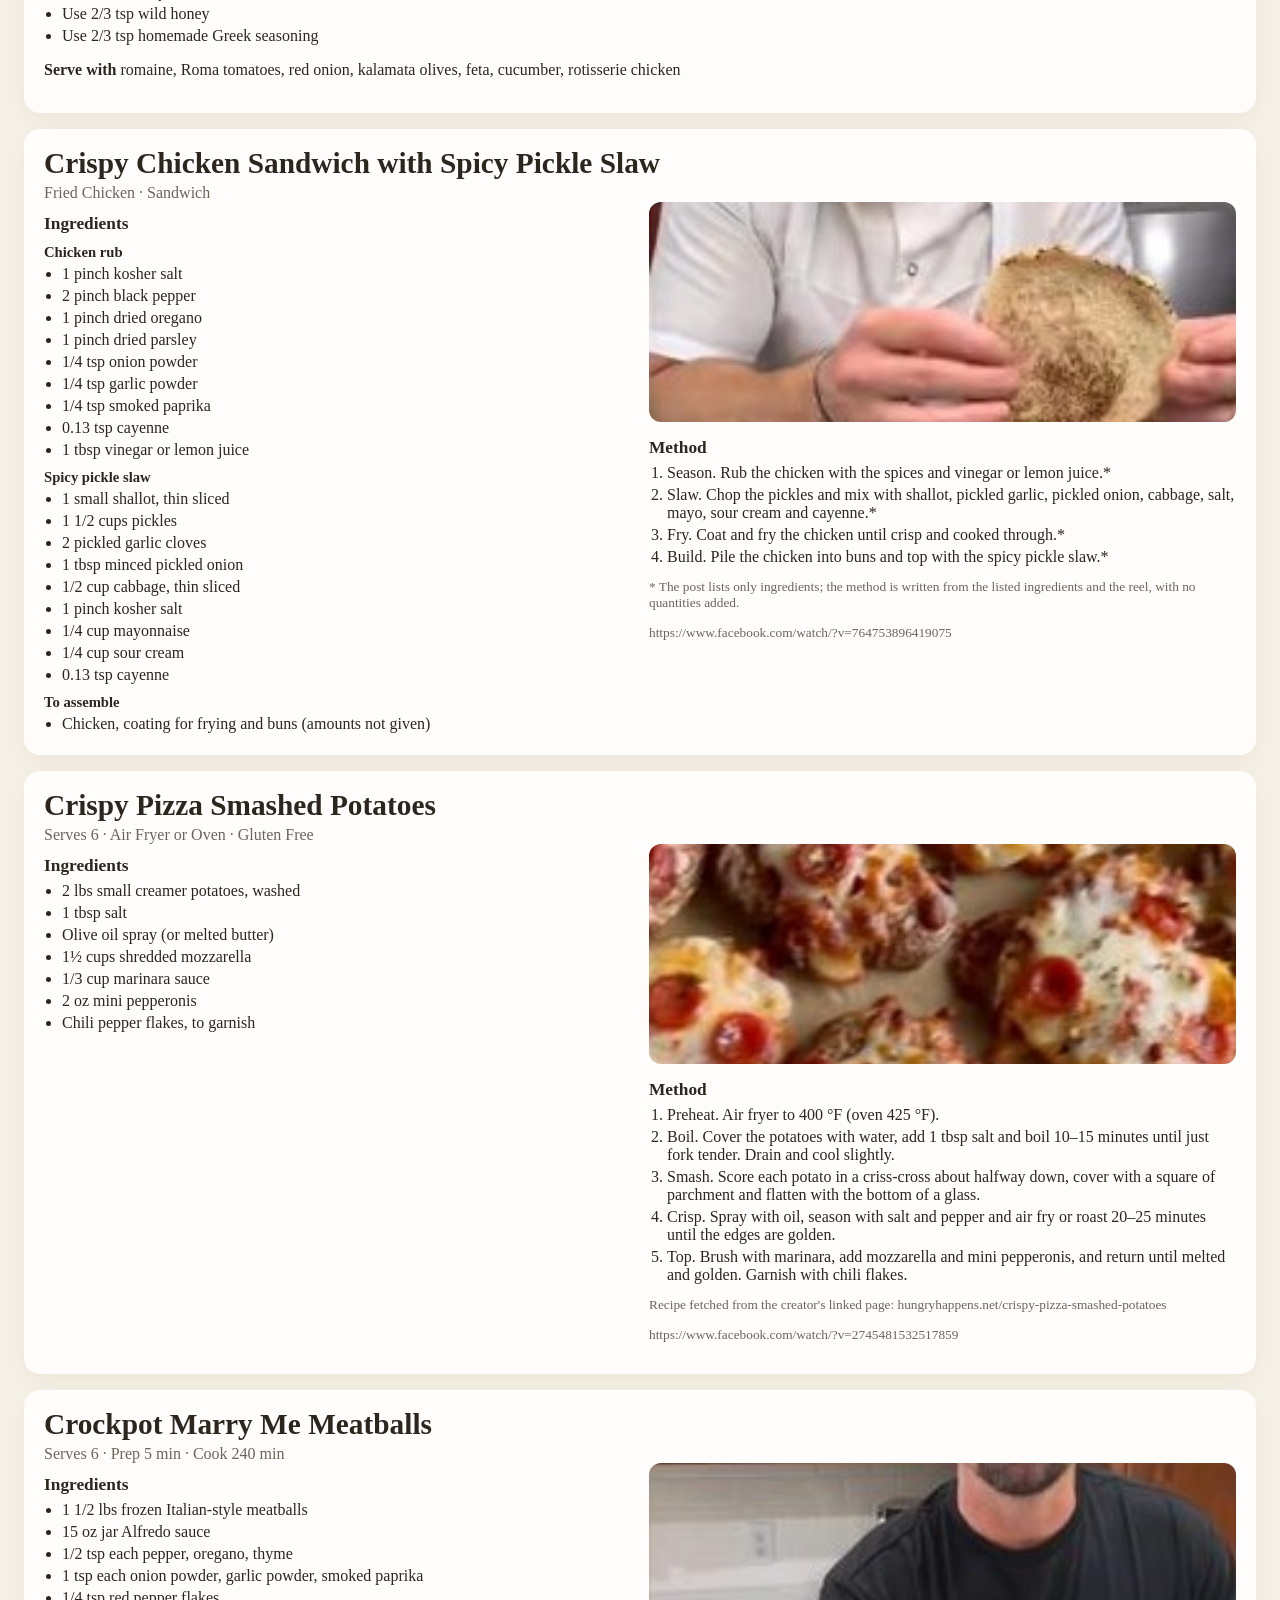
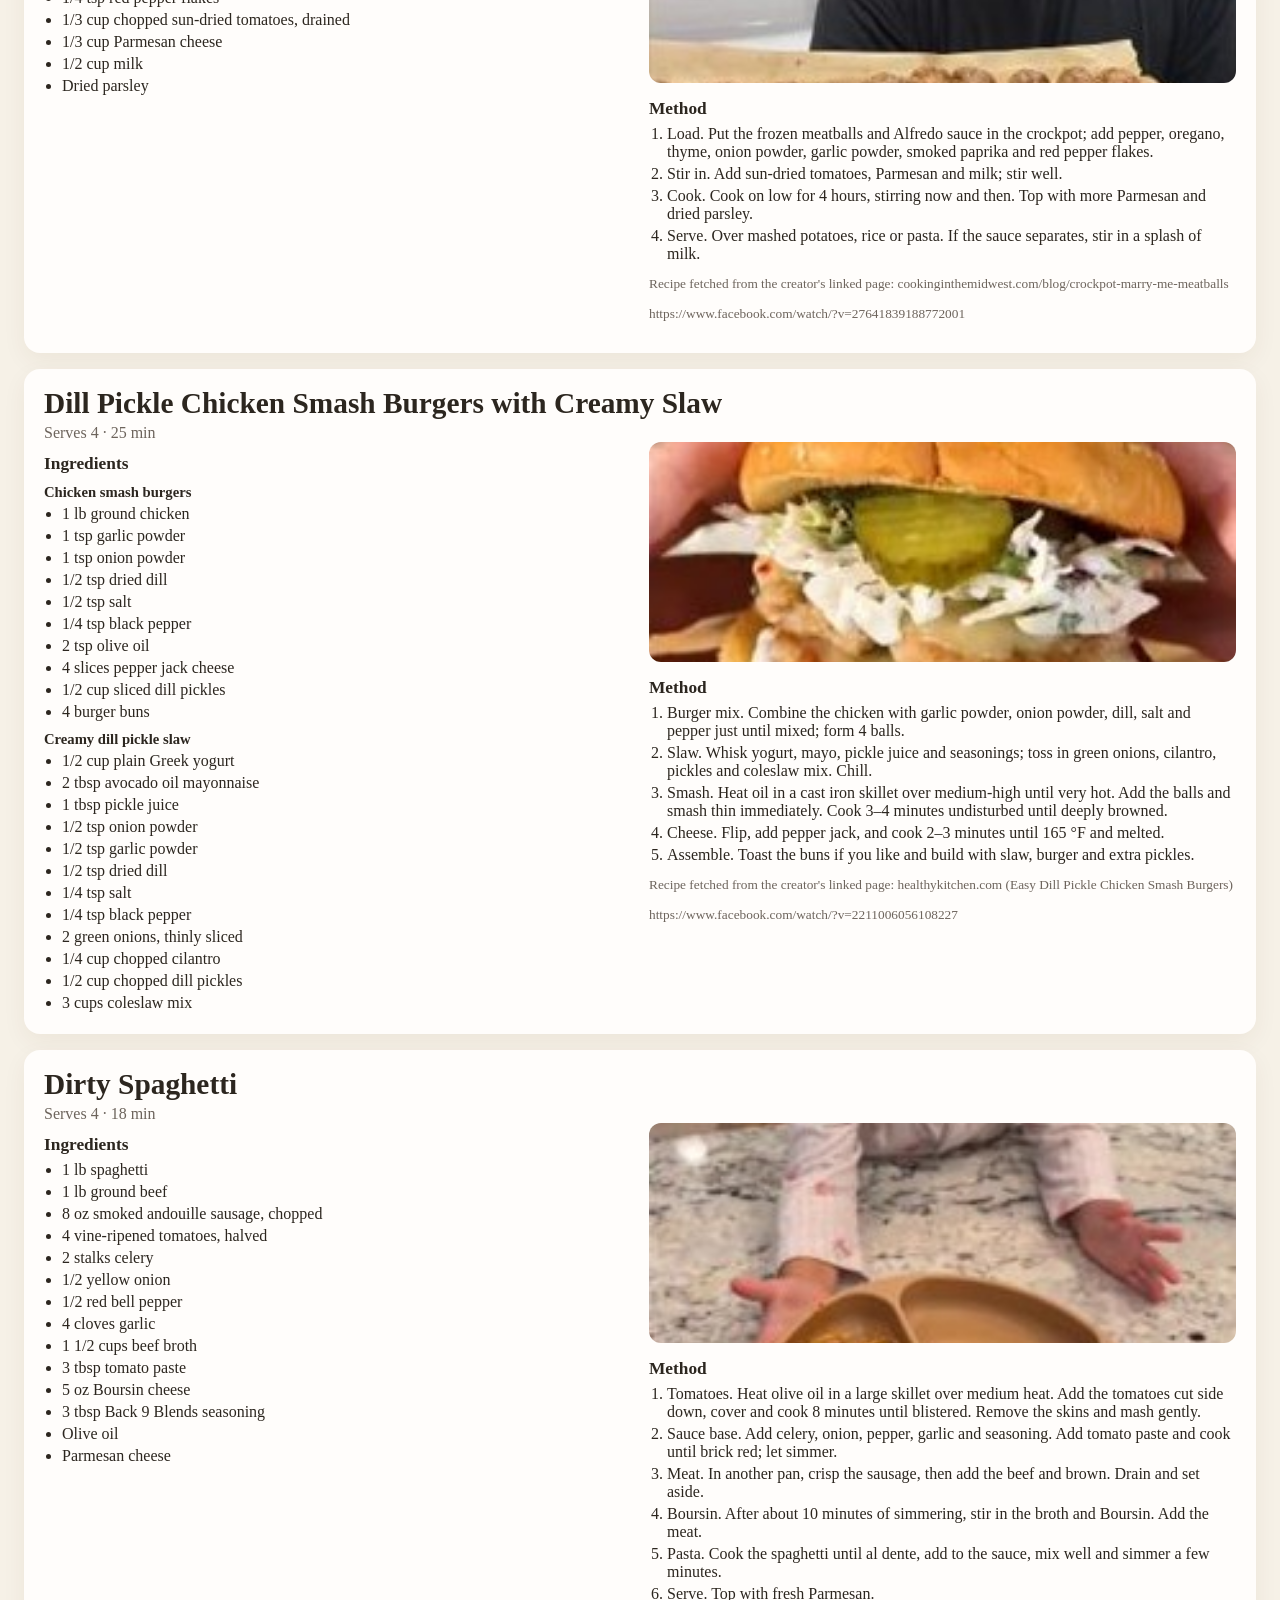
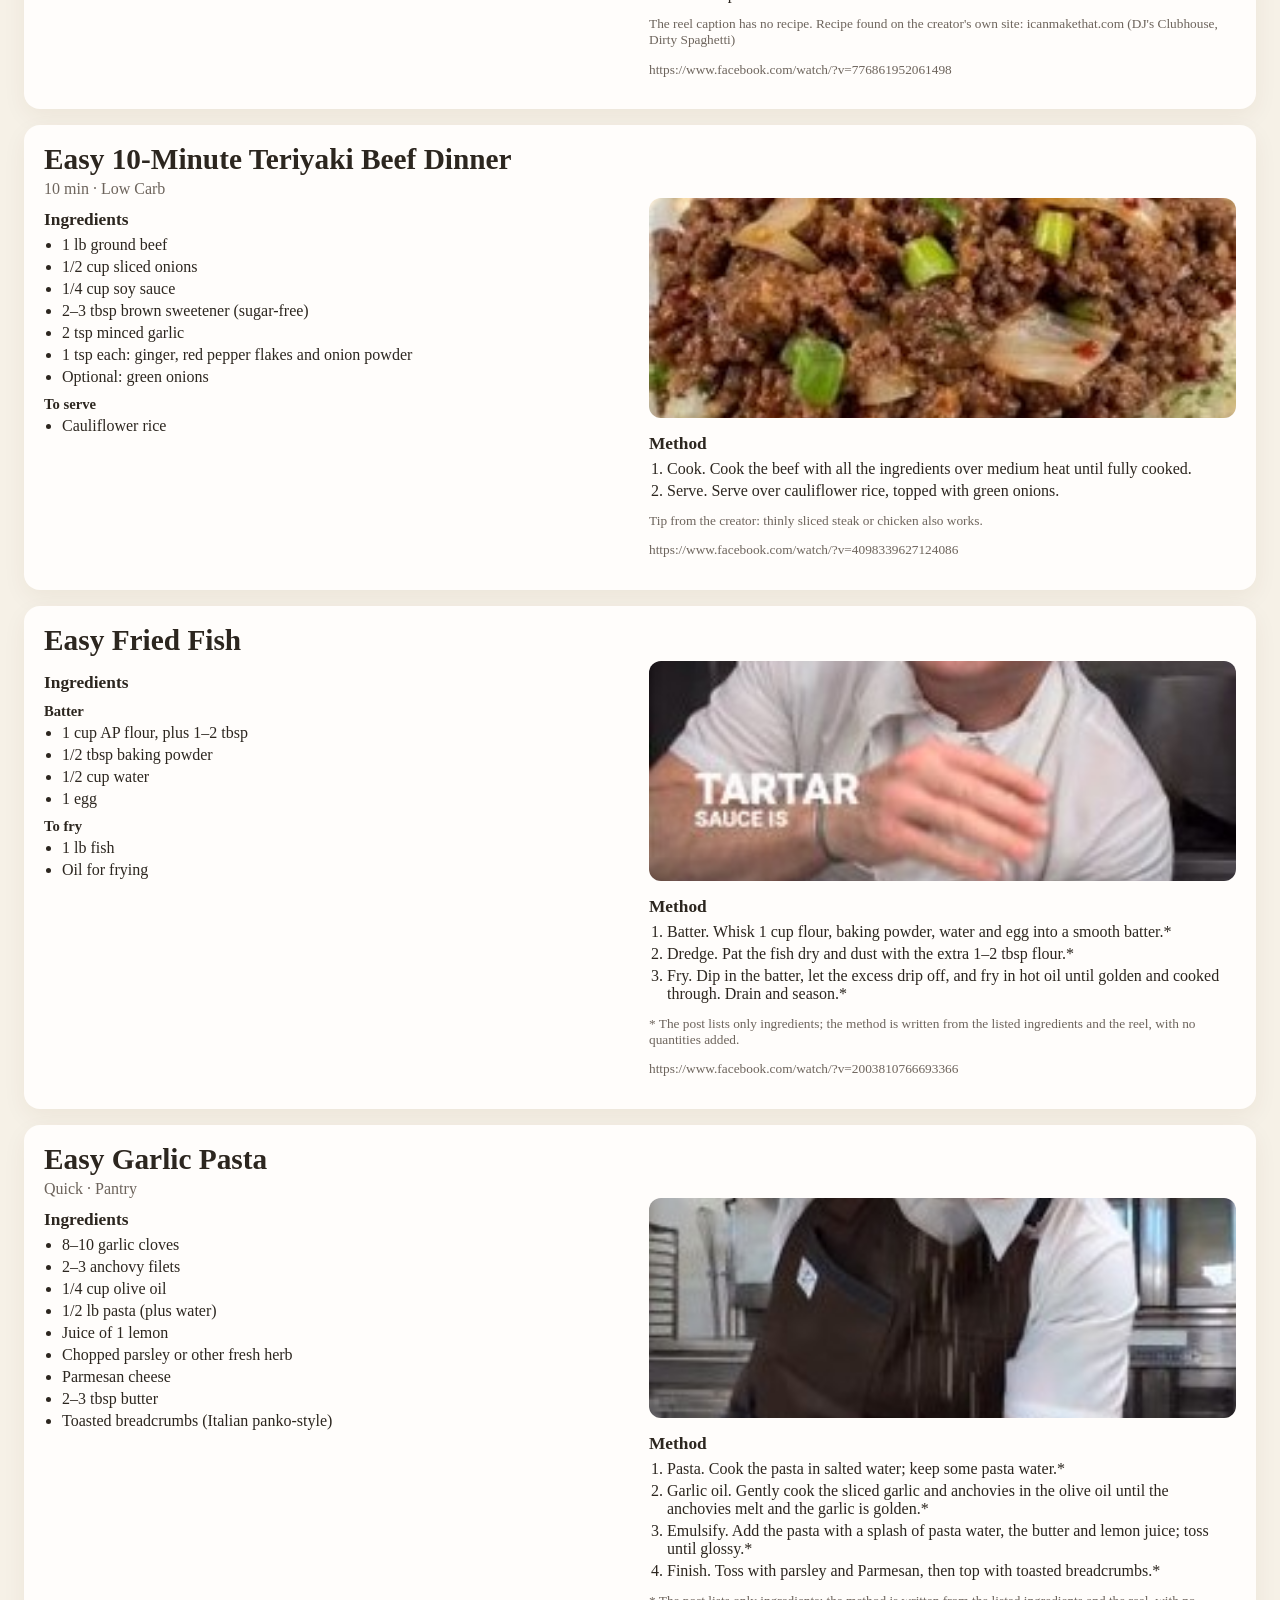
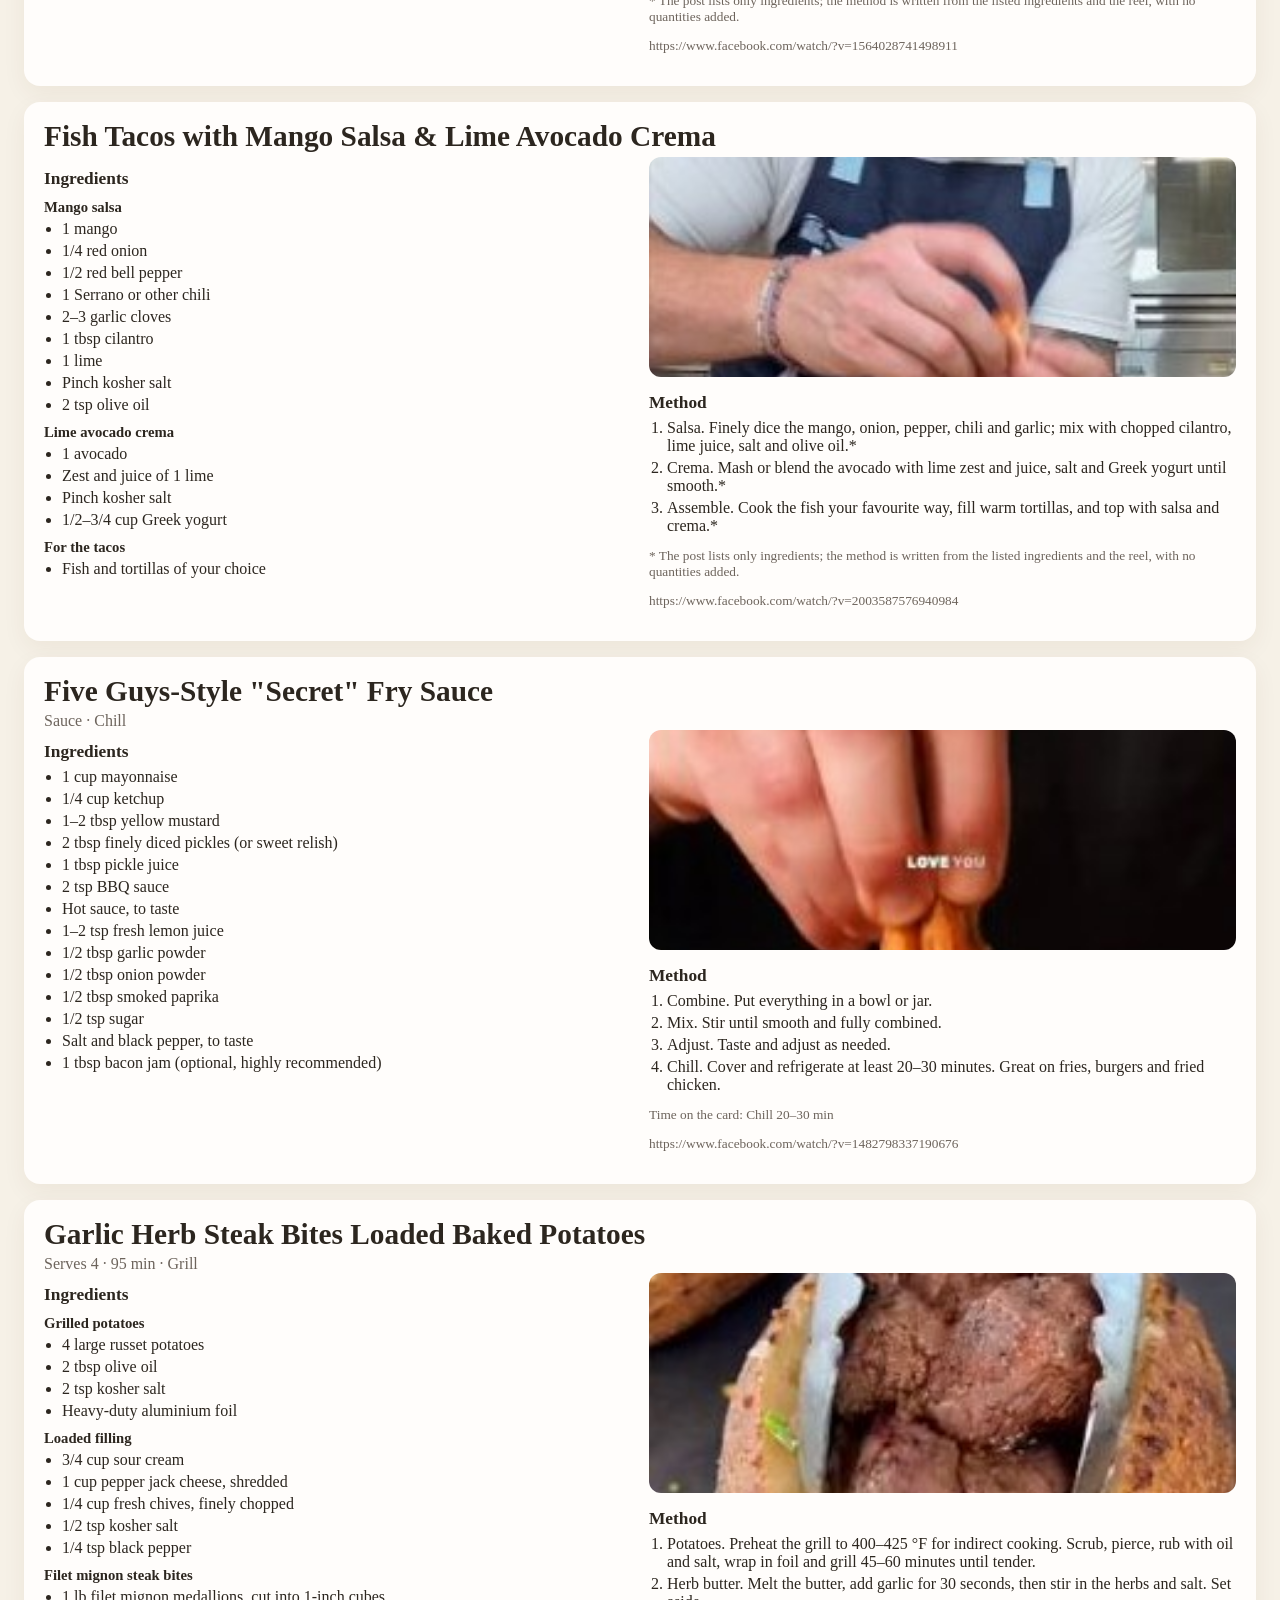
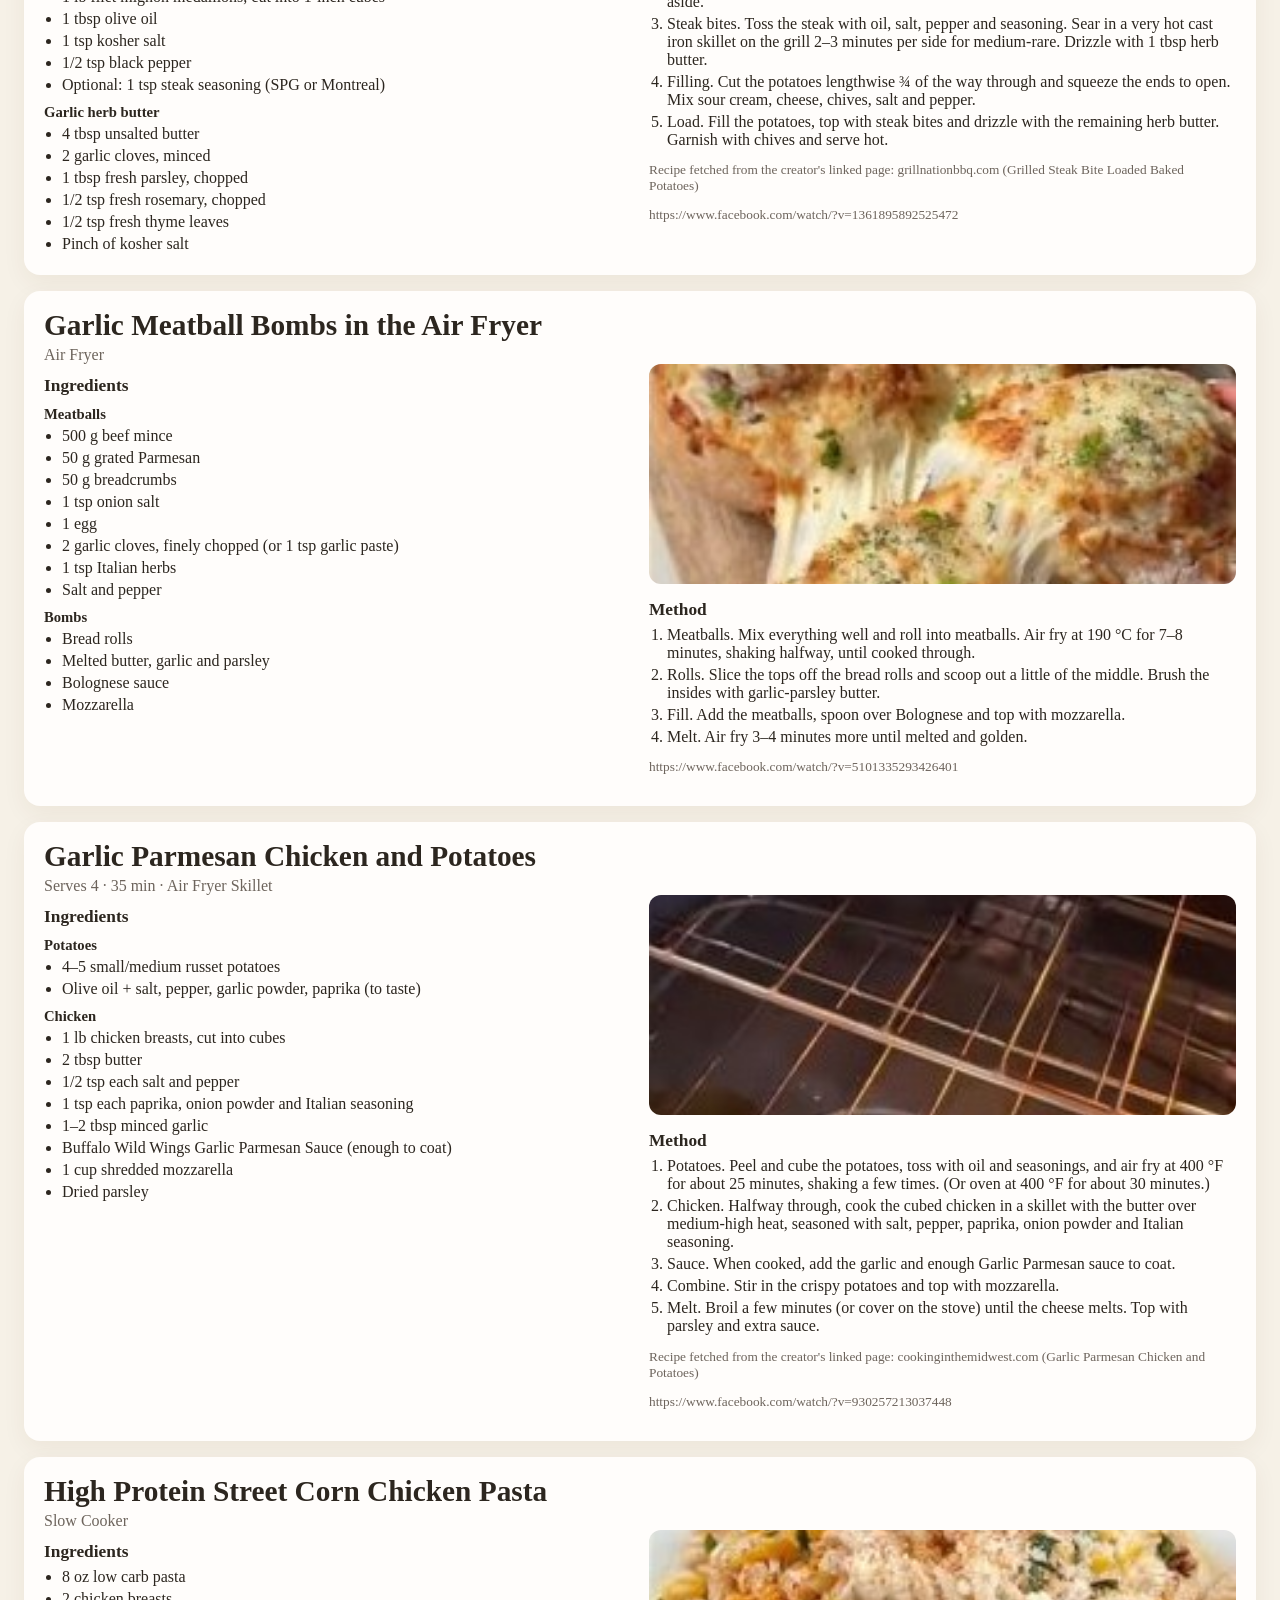
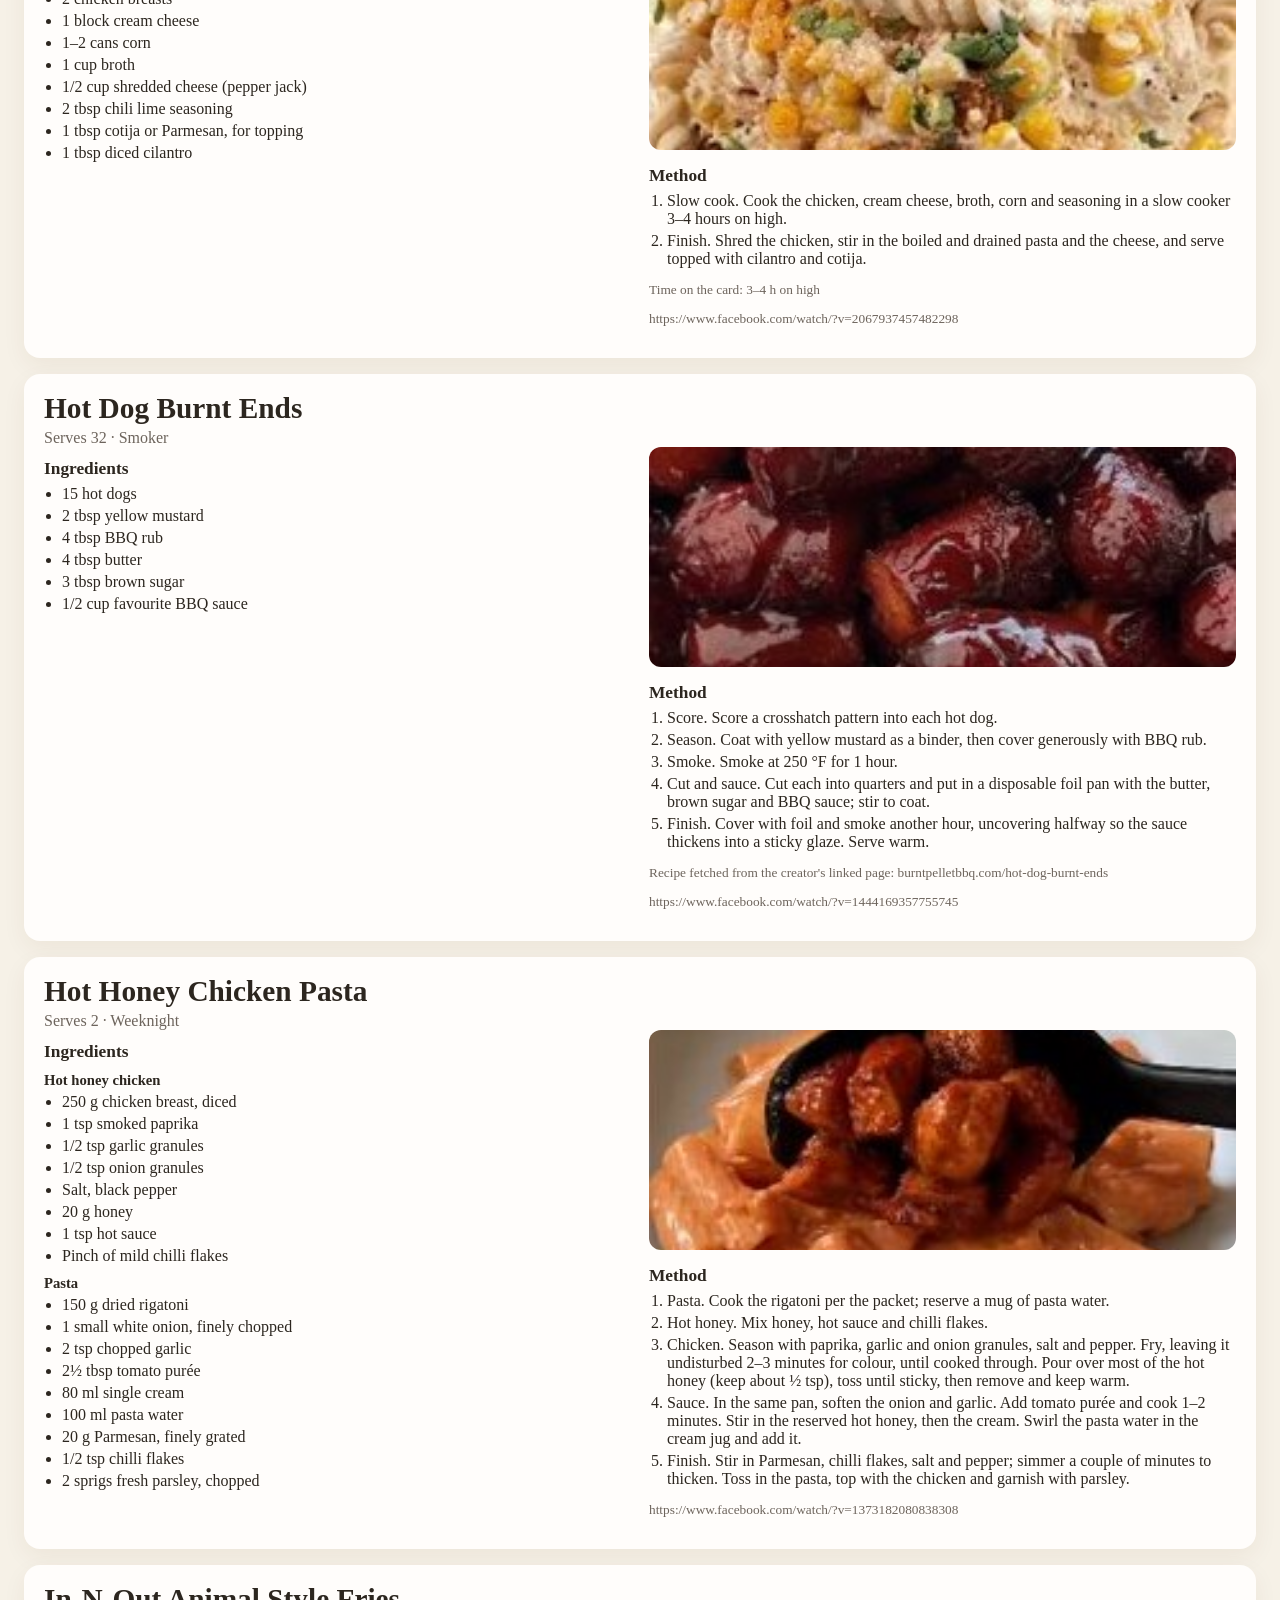
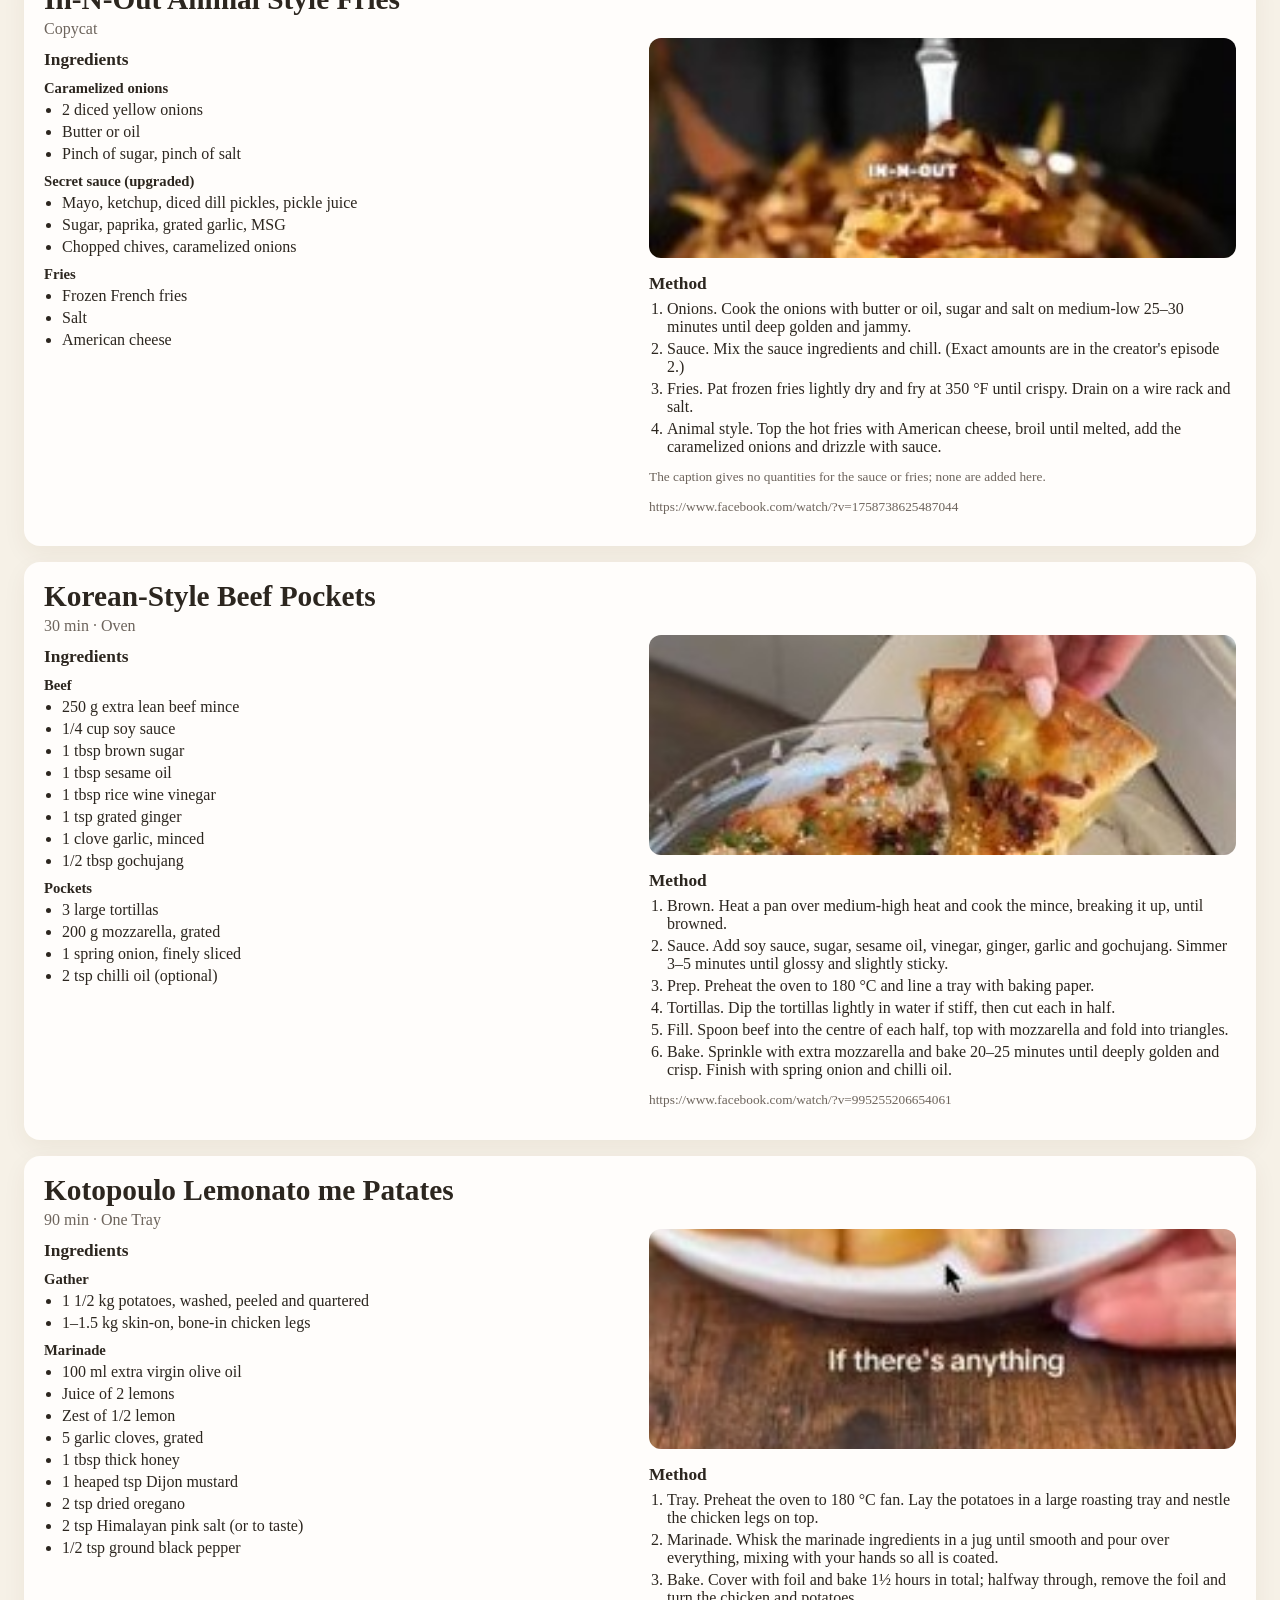
==== commit f9b784d8: "Add optional recipe variations and Title Case tag chips. Creamy balsamic vinaigrette keeps numeric a" ====
--- a/recipes/book.html
+++ b/recipes/book.html
@@ -21,52 +21,52 @@
 </style>
 </head>
 <body>
-<article class="card"><header><h1>Air Fryer Chicken Fajita Bowls</h1><p>Serves 4 · 26 min · Air fryer</p></header><div class="cols"><div><h2>Ingredients</h2><ul><li>900 g chicken breast, diced</li><li>1 red pepper, diced</li><li>1 yellow pepper, diced</li><li>1 orange pepper, diced</li><li>1 green pepper, diced</li><li>1 medium red onion, diced</li><li>2 packets fajita seasoning</li><li>1 tbsp fresh lime juice</li><li>Cooking spray</li><li>250 g dry white rice</li></ul></div><div><img src="photos/air-fryer-chicken-fajita-bowls.jpg" alt=""><h2>Method</h2><ol><li>Mix. Put the chicken, peppers and onion in a large bowl with the fajita seasoning and lime juice; mix well.</li><li>Air fry. Lightly spray the basket and air fry at 200 °C for 16–18 minutes, tossing halfway, until the chicken is fully cooked.</li><li>Rice. Meanwhile, cook the rice per the packet.</li><li>Serve. Divide the rice between 4 bowls and top with the chicken and veg.</li></ol><p class="src">https://www.facebook.com/watch/?v=1561283166042155</p></div></div></article>
-<article class="card"><header><h1>Cheeseburger Bombs</h1><p>Serves 6 · 25 min · Freezer friendly</p></header><div class="cols"><div><h2>Ingredients</h2><ul><li>1 (8 oz) package crescent rolls</li><li>1/2 lb ground beef</li><li>1/4 cup chopped onions</li><li>1/4 tsp salt</li><li>1/4 tsp black pepper</li><li>1/4 tsp garlic powder</li><li>1/4 tsp paprika</li><li>1/4 cup ketchup</li><li>1/2 cup cheddar cheese, plus more for the bombs</li><li>1 egg, for egg wash (optional)</li><li>Sesame seeds, to top (optional)</li></ul></div><div><img src="photos/cheeseburger-bombs.jpg" alt=""><h2>Method</h2><ol><li>Preheat. Oven to 350 °F; line a 9x13 baking sheet with parchment.</li><li>Filling. Brown the beef over medium heat, then add the onion and seasonings and cook until no longer pink and the onion is soft. Drain.</li><li>Cheese. Stir in the ketchup, turn off the heat and stir in the cheese. Cool slightly.</li><li>Dough. Unroll the crescent dough, pinch the seams into one rectangle, roll lightly and cut into 6 squares.</li><li>Fill. Add about 2 tbsp filling and a little extra cheddar to each, fold and pinch to seal, and place seam side down.</li><li>Bake. Brush with egg, add sesame seeds if you like, and bake 15 minutes until golden.</li></ol><p class="notes">Recipe fetched from the creator's linked page: feedingtinybellies.com/cheeseburger-bombs</p><p class="src">https://www.facebook.com/watch/?v=986210454035723</p></div></div></article>
-<article class="card"><header><h1>Cheesy Corn Dip</h1><p>Party dip · Nachos</p></header><div class="cols"><div><h2>Ingredients</h2><ul><li>3 ears corn, kernels removed and milked</li><li>1/2 onion</li><li>4–6 garlic cloves</li><li>2 tbsp olive oil</li><li>1/4–1/2 cup pickled peppers (banana or Fresno)</li><li>2–3 tbsp pickled pepper juice</li><li>1 cup shredded cheddar</li><li>Cotija, to finish</li></ul></div><div><img src="photos/cheesy-corn-dip.jpg" alt=""><h2>Method</h2><ol><li>Corn. Stand each cob up, slice off the kernels and scrape (&quot;milk&quot;) the cob for its juices.</li><li>Sauté. Cook the diced onion and garlic in the olive oil until soft, then add the corn and its milk and cook until tender.*</li><li>Peppers. Stir in the chopped pickled peppers and pepper juice.*</li><li>Cheese. Melt in the cheddar and top with crumbled cotija. Serve warm with chips.*</li></ol><p class="notes">* The post lists only ingredients; the method is written from the listed ingredients and the reel, with no quantities added.</p><p class="src">https://www.facebook.com/watch/?v=839844892528665</p></div></div></article>
-<article class="card"><header><h1>Cheesy Nando's Chicken Wraps</h1><p>Serves 2 · 15 min · Air fryer</p></header><div class="cols"><div><h2>Ingredients</h2><h3>Chicken</h3><ul><li>2 chicken breasts (140 g each)</li><li>1 tsp smoked paprika</li><li>1 tsp peri seasoning</li><li>2 tsp peri marinade</li><li>Salt, black pepper</li></ul><h3>To serve</h3><ul><li>2 reduced-fat cheese slices</li><li>2 tortilla wraps</li><li>2 handfuls chopped lettuce (romaine works best)</li><li>30 g chilli jam</li><li>30 g perinaise</li></ul></div><div><img src="photos/cheesy-nandos-chicken-wraps.jpg" alt=""><h2>Method</h2><ol><li>Season. Mix the chicken with smoked paprika, peri seasoning, peri marinade, salt and pepper until evenly coated.</li><li>Air fry. Cook at 190 °C for 12–14 minutes, depending on thickness, until cooked through and lightly charred. Add the cheese for the final 1–2 minutes.</li><li>Chop. Cut the chicken into bite-sized pieces.</li><li>Fill. Lay lettuce down the centre of each wrap, top with chicken, then drizzle with perinaise and chilli jam.</li><li>Roll. Fold in the sides, roll up tightly, slice in half and serve immediately.</li></ol><p class="src">https://www.facebook.com/watch/?v=1350328053636854</p></div></div></article>
+<article class="card"><header><h1>Air Fryer Chicken Fajita Bowls</h1><p>Serves 4 · 26 min · Air Fryer</p></header><div class="cols"><div><h2>Ingredients</h2><ul><li>900 g chicken breast, diced</li><li>1 red pepper, diced</li><li>1 yellow pepper, diced</li><li>1 orange pepper, diced</li><li>1 green pepper, diced</li><li>1 medium red onion, diced</li><li>2 packets fajita seasoning</li><li>1 tbsp fresh lime juice</li><li>Cooking spray</li><li>250 g dry white rice</li></ul></div><div><img src="photos/air-fryer-chicken-fajita-bowls.jpg" alt=""><h2>Method</h2><ol><li>Mix. Put the chicken, peppers and onion in a large bowl with the fajita seasoning and lime juice; mix well.</li><li>Air fry. Lightly spray the basket and air fry at 200 °C for 16–18 minutes, tossing halfway, until the chicken is fully cooked.</li><li>Rice. Meanwhile, cook the rice per the packet.</li><li>Serve. Divide the rice between 4 bowls and top with the chicken and veg.</li></ol><p class="src">https://www.facebook.com/watch/?v=1561283166042155</p></div></div></article>
+<article class="card"><header><h1>Cheeseburger Bombs</h1><p>Serves 6 · 25 min · Freezer Friendly</p></header><div class="cols"><div><h2>Ingredients</h2><ul><li>1 (8 oz) package crescent rolls</li><li>1/2 lb ground beef</li><li>1/4 cup chopped onions</li><li>1/4 tsp salt</li><li>1/4 tsp black pepper</li><li>1/4 tsp garlic powder</li><li>1/4 tsp paprika</li><li>1/4 cup ketchup</li><li>1/2 cup cheddar cheese, plus more for the bombs</li><li>1 egg, for egg wash (optional)</li><li>Sesame seeds, to top (optional)</li></ul></div><div><img src="photos/cheeseburger-bombs.jpg" alt=""><h2>Method</h2><ol><li>Preheat. Oven to 350 °F; line a 9x13 baking sheet with parchment.</li><li>Filling. Brown the beef over medium heat, then add the onion and seasonings and cook until no longer pink and the onion is soft. Drain.</li><li>Cheese. Stir in the ketchup, turn off the heat and stir in the cheese. Cool slightly.</li><li>Dough. Unroll the crescent dough, pinch the seams into one rectangle, roll lightly and cut into 6 squares.</li><li>Fill. Add about 2 tbsp filling and a little extra cheddar to each, fold and pinch to seal, and place seam side down.</li><li>Bake. Brush with egg, add sesame seeds if you like, and bake 15 minutes until golden.</li></ol><p class="notes">Recipe fetched from the creator's linked page: feedingtinybellies.com/cheeseburger-bombs</p><p class="src">https://www.facebook.com/watch/?v=986210454035723</p></div></div></article>
+<article class="card"><header><h1>Cheesy Corn Dip</h1><p>Party Dip · Nachos</p></header><div class="cols"><div><h2>Ingredients</h2><ul><li>3 ears corn, kernels removed and milked</li><li>1/2 onion</li><li>4–6 garlic cloves</li><li>2 tbsp olive oil</li><li>1/4–1/2 cup pickled peppers (banana or Fresno)</li><li>2–3 tbsp pickled pepper juice</li><li>1 cup shredded cheddar</li><li>Cotija, to finish</li></ul></div><div><img src="photos/cheesy-corn-dip.jpg" alt=""><h2>Method</h2><ol><li>Corn. Stand each cob up, slice off the kernels and scrape (&quot;milk&quot;) the cob for its juices.</li><li>Sauté. Cook the diced onion and garlic in the olive oil until soft, then add the corn and its milk and cook until tender.*</li><li>Peppers. Stir in the chopped pickled peppers and pepper juice.*</li><li>Cheese. Melt in the cheddar and top with crumbled cotija. Serve warm with chips.*</li></ol><p class="notes">* The post lists only ingredients; the method is written from the listed ingredients and the reel, with no quantities added.</p><p class="src">https://www.facebook.com/watch/?v=839844892528665</p></div></div></article>
+<article class="card"><header><h1>Cheesy Nando's Chicken Wraps</h1><p>Serves 2 · 15 min · Air Fryer</p></header><div class="cols"><div><h2>Ingredients</h2><h3>Chicken</h3><ul><li>2 chicken breasts (140 g each)</li><li>1 tsp smoked paprika</li><li>1 tsp peri seasoning</li><li>2 tsp peri marinade</li><li>Salt, black pepper</li></ul><h3>To serve</h3><ul><li>2 reduced-fat cheese slices</li><li>2 tortilla wraps</li><li>2 handfuls chopped lettuce (romaine works best)</li><li>30 g chilli jam</li><li>30 g perinaise</li></ul></div><div><img src="photos/cheesy-nandos-chicken-wraps.jpg" alt=""><h2>Method</h2><ol><li>Season. Mix the chicken with smoked paprika, peri seasoning, peri marinade, salt and pepper until evenly coated.</li><li>Air fry. Cook at 190 °C for 12–14 minutes, depending on thickness, until cooked through and lightly charred. Add the cheese for the final 1–2 minutes.</li><li>Chop. Cut the chicken into bite-sized pieces.</li><li>Fill. Lay lettuce down the centre of each wrap, top with chicken, then drizzle with perinaise and chilli jam.</li><li>Roll. Fold in the sides, roll up tightly, slice in half and serve immediately.</li></ol><p class="src">https://www.facebook.com/watch/?v=1350328053636854</p></div></div></article>
 <article class="card"><header><h1>Chicken Parmesan Texas Toast</h1><p>Serves 5 · 15 min</p></header><div class="cols"><div><h2>Ingredients</h2><ul><li>1 pack (8 count) frozen Texas toast</li><li>Frozen chicken tenders/nuggets</li><li>1 1/2 cups marinara sauce</li><li>6 oz shredded mozzarella</li><li>Italian seasoning</li><li>Crushed red pepper (optional)</li></ul></div><div><img src="photos/chicken-parmesan-texas-toast.jpg" alt=""><h2>Method</h2><ol><li>Prep. Preheat the oven per the Texas toast packaging. Cook the chicken tenders in the air fryer per the packet, then cut into smaller pieces.</li><li>Toast. Lay the Texas toast in a 13x9 pan and bake 6 minutes.</li><li>Make a bowl. Press down the middle of each toast without going all the way through.</li><li>Layer. Mozzarella, then marinara sprinkled with Italian seasoning and crushed red pepper, then the chicken, then more marinara and mozzarella.</li><li>Bake. Bake another 5 minutes until the cheese melts; broil on low 2–3 minutes for extra crisp.</li></ol><p class="notes">Recipe fetched from the creator's linked page: theeverydaycookbook.com/chicken-parmesan-texas-toast</p><p class="src">https://www.facebook.com/watch/?v=1421443879888387</p></div></div></article>
-<article class="card"><header><h1>Chili Crunch Chicken Tenders</h1><p>Deep fried</p></header><div class="cols"><div><h2>Ingredients</h2><h3>Chicken</h3><ul><li>2 lbs (0.9 kg) chicken breast, sliced into strips (or tenderloins)</li><li>2 large eggs, whisked</li><li>2 cups all-purpose flour + 1/2 cup cornstarch</li><li>1 tsp baking powder</li><li>2 tsp garlic powder, 2 tsp onion powder, 2 tsp salt, 2 tsp paprika</li><li>1 tsp 5-spice powder (optional)</li><li>Neutral oil, for frying</li></ul><h3>Chili crunch mayo</h3><ul><li>1 cup mayonnaise</li><li>1/4 cup Momofuku chili crunch</li></ul><h3>Garnish</h3><ul><li>Green onions, thinly sliced</li><li>Drizzle of chili crunch</li><li>1 tsp flaky salt</li></ul></div><div><img src="photos/chili-crunch-chicken-tenders.jpg" alt=""><h2>Method</h2><ol><li>Season. Cut the chicken into strips about 1 inch thick and 3–4 inches long; season on all sides.</li><li>Set up. One bowl with flour, cornstarch and baking powder; another with the whisked eggs.</li><li>Heat oil. Heat 2–3 inches of oil to 350 °F / 175 °C.</li><li>Coat. Drizzle a spoonful of egg into the flour and toss to make crispy bits. Dip each tender in egg, let it drip, then press into the flour and shake off the excess.</li><li>Fry. Fry in batches without touching for 1–2 minutes, then 7–10 minutes total until golden and cooked. Drain on a rack and salt.</li><li>Mayo. Mix mayonnaise and chili crunch until smooth.</li><li>Serve. Pile on a plate with fries or rice, drizzle with chili crunch, scatter green onions and serve with the mayo.</li></ol><p class="notes">The reel frame shows the chili-crunch sauce, not the finished tenders.</p><p class="src">https://www.facebook.com/watch/?v=1445224464284591</p></div></div></article>
-<article class="card"><header><h1>Corn Salad</h1><p>Serves 6 · Prep 10 min · Cook 0 min · 15 min · salad · side · summer · vegetarian</p></header><div class="cols"><div><h2>Ingredients</h2><ul><li>1/4 red onion, finely chopped</li><li>4 cups fresh or frozen corn, rinsed and drained if frozen, and steamed, boiled, or grilled if fresh</li><li>1 cup cherry tomatoes, halved</li><li>1/3 cup crumbled feta</li><li>1/4 cup fresh basil, thinly sliced</li><li>3 tbsp extra-virgin olive oil</li><li>1 lime, juiced</li><li>kosher salt</li><li>freshly ground black pepper</li></ul></div><div><img src="photos/easy-fresh-corn-salad.jpg" alt=""><h2>Method</h2><ol><li>In a large bowl, toss onion, corn, tomatoes, feta, basil, oil and lime juice; season with salt and pepper.</li></ol><p class="notes">Total time on the source page is 15 min (prep 10 min; cook time listed as 0). Nutrition is 174 kcal, 4 g protein, 19 g carbs, and 9 g fat per serving. Delish says it can be made a day ahead and refrigerated; add the feta just before serving. Leftovers keep 2–3 days in an airtight container in the fridge. The ingredient list on the page is written as “1 limes, juiced”; this is recorded as 1 lime. Author: Lena Abraham.</p><p class="src">https://www.delish.com/cooking/recipe-ideas/a19695472/easy-fresh-corn-salad-recipe/</p></div></div></article>
-<article class="card"><header><h1>Creamy Balsamic Vinaigrette</h1><p>Serves 6 · Prep 10 min · Cook 0 min · 10 min · dressing · salad · sauce · quick</p></header><div class="cols"><div><h2>Ingredients</h2><ul><li>3 tablespoons olive oil</li><li>3 tablespoons balsamic vinegar</li><li>3 tablespoons mayonnaise</li><li>2 tablespoons water</li><li>2 cloves garlic, pressed</li><li>1 teaspoon Dijon mustard</li><li>1 teaspoon brown sugar</li><li>salt and ground black pepper, to taste</li></ul></div><div><img src="photos/creamy-balsamic-vinaigrette.jpg" alt=""><h2>Method</h2><ol><li>Place olive oil, balsamic vinegar, mayonnaise, water, garlic, Dijon mustard, and brown sugar into a blender; blend until the salad dressing is smooth and emulsified, 10 to 15 seconds.</li><li>Season with salt and black pepper.</li></ol><p class="notes">Makes 3/4 cup. Nutrition on the source page is 119 kcal, 0 g protein, 3 g carbs, and 12 g fat per serving. Author: Cathy.</p><p class="src">https://www.allrecipes.com/recipe/239385/creamy-balsamic-vinaigrette/</p></div></div></article>
-<article class="card"><header><h1>Crispy Chicken Sandwich with Spicy Pickle Slaw</h1><p>Fried chicken · Sandwich</p></header><div class="cols"><div><h2>Ingredients</h2><h3>Chicken rub</h3><ul><li>1 pinch kosher salt</li><li>2 pinch black pepper</li><li>1 pinch dried oregano</li><li>1 pinch dried parsley</li><li>1/4 tsp onion powder</li><li>1/4 tsp garlic powder</li><li>1/4 tsp smoked paprika</li><li>0.13 tsp cayenne</li><li>1 tbsp vinegar or lemon juice</li></ul><h3>Spicy pickle slaw</h3><ul><li>1 small shallot, thin sliced</li><li>1 1/2 cups pickles</li><li>2 pickled garlic cloves</li><li>1 tbsp minced pickled onion</li><li>1/2 cup cabbage, thin sliced</li><li>1 pinch kosher salt</li><li>1/4 cup mayonnaise</li><li>1/4 cup sour cream</li><li>0.13 tsp cayenne</li></ul><h3>To assemble</h3><ul><li>Chicken, coating for frying and buns (amounts not given)</li></ul></div><div><img src="photos/crispy-chicken-sandwich-spicy-pickle-slaw.jpg" alt=""><h2>Method</h2><ol><li>Season. Rub the chicken with the spices and vinegar or lemon juice.*</li><li>Slaw. Chop the pickles and mix with shallot, pickled garlic, pickled onion, cabbage, salt, mayo, sour cream and cayenne.*</li><li>Fry. Coat and fry the chicken until crisp and cooked through.*</li><li>Build. Pile the chicken into buns and top with the spicy pickle slaw.*</li></ol><p class="notes">* The post lists only ingredients; the method is written from the listed ingredients and the reel, with no quantities added.</p><p class="src">https://www.facebook.com/watch/?v=764753896419075</p></div></div></article>
-<article class="card"><header><h1>Crispy Pizza Smashed Potatoes</h1><p>Serves 6 · Air fryer or oven · Gluten free</p></header><div class="cols"><div><h2>Ingredients</h2><ul><li>2 lbs small creamer potatoes, washed</li><li>1 tbsp salt</li><li>Olive oil spray (or melted butter)</li><li>1½ cups shredded mozzarella</li><li>1/3 cup marinara sauce</li><li>2 oz mini pepperonis</li><li>Chili pepper flakes, to garnish</li></ul></div><div><img src="photos/pizza-smashed-potatoes.jpg" alt=""><h2>Method</h2><ol><li>Preheat. Air fryer to 400 °F (oven 425 °F).</li><li>Boil. Cover the potatoes with water, add 1 tbsp salt and boil 10–15 minutes until just fork tender. Drain and cool slightly.</li><li>Smash. Score each potato in a criss-cross about halfway down, cover with a square of parchment and flatten with the bottom of a glass.</li><li>Crisp. Spray with oil, season with salt and pepper and air fry or roast 20–25 minutes until the edges are golden.</li><li>Top. Brush with marinara, add mozzarella and mini pepperonis, and return until melted and golden. Garnish with chili flakes.</li></ol><p class="notes">Recipe fetched from the creator's linked page: hungryhappens.net/crispy-pizza-smashed-potatoes</p><p class="src">https://www.facebook.com/watch/?v=2745481532517859</p></div></div></article>
+<article class="card"><header><h1>Chili Crunch Chicken Tenders</h1><p>Deep Fried</p></header><div class="cols"><div><h2>Ingredients</h2><h3>Chicken</h3><ul><li>2 lbs (0.9 kg) chicken breast, sliced into strips (or tenderloins)</li><li>2 large eggs, whisked</li><li>2 cups all-purpose flour + 1/2 cup cornstarch</li><li>1 tsp baking powder</li><li>2 tsp garlic powder, 2 tsp onion powder, 2 tsp salt, 2 tsp paprika</li><li>1 tsp 5-spice powder (optional)</li><li>Neutral oil, for frying</li></ul><h3>Chili crunch mayo</h3><ul><li>1 cup mayonnaise</li><li>1/4 cup Momofuku chili crunch</li></ul><h3>Garnish</h3><ul><li>Green onions, thinly sliced</li><li>Drizzle of chili crunch</li><li>1 tsp flaky salt</li></ul></div><div><img src="photos/chili-crunch-chicken-tenders.jpg" alt=""><h2>Method</h2><ol><li>Season. Cut the chicken into strips about 1 inch thick and 3–4 inches long; season on all sides.</li><li>Set up. One bowl with flour, cornstarch and baking powder; another with the whisked eggs.</li><li>Heat oil. Heat 2–3 inches of oil to 350 °F / 175 °C.</li><li>Coat. Drizzle a spoonful of egg into the flour and toss to make crispy bits. Dip each tender in egg, let it drip, then press into the flour and shake off the excess.</li><li>Fry. Fry in batches without touching for 1–2 minutes, then 7–10 minutes total until golden and cooked. Drain on a rack and salt.</li><li>Mayo. Mix mayonnaise and chili crunch until smooth.</li><li>Serve. Pile on a plate with fries or rice, drizzle with chili crunch, scatter green onions and serve with the mayo.</li></ol><p class="notes">The reel frame shows the chili-crunch sauce, not the finished tenders.</p><p class="src">https://www.facebook.com/watch/?v=1445224464284591</p></div></div></article>
+<article class="card"><header><h1>Corn Salad</h1><p>Serves 6 · Prep 10 min · Cook 0 min · 15 min · Salad · Side · Summer · Vegetarian</p></header><div class="cols"><div><h2>Ingredients</h2><ul><li>1/4 red onion, finely chopped</li><li>4 cups fresh or frozen corn, rinsed and drained if frozen, and steamed, boiled, or grilled if fresh</li><li>1 cup cherry tomatoes, halved</li><li>1/3 cup crumbled feta</li><li>1/4 cup fresh basil, thinly sliced</li><li>3 tbsp extra-virgin olive oil</li><li>1 lime, juiced</li><li>kosher salt</li><li>freshly ground black pepper</li></ul></div><div><img src="photos/easy-fresh-corn-salad.jpg" alt=""><h2>Method</h2><ol><li>In a large bowl, toss onion, corn, tomatoes, feta, basil, oil and lime juice; season with salt and pepper.</li></ol><p class="notes">Total time on the source page is 15 min (prep 10 min; cook time listed as 0). Nutrition is 174 kcal, 4 g protein, 19 g carbs, and 9 g fat per serving. Delish says it can be made a day ahead and refrigerated; add the feta just before serving. Leftovers keep 2–3 days in an airtight container in the fridge. The ingredient list on the page is written as “1 limes, juiced”; this is recorded as 1 lime. Author: Lena Abraham.</p><p class="src">https://www.delish.com/cooking/recipe-ideas/a19695472/easy-fresh-corn-salad-recipe/</p></div></div></article>
+<article class="card"><header><h1>Creamy Balsamic Vinaigrette</h1><p>Serves 6 · Prep 10 min · Cook 0 min · 10 min · Dressing · Salad · Sauce · Quick · Greek</p></header><div class="cols"><div><h2>Ingredients</h2><ul><li>3 tablespoons olive oil</li><li>3 tablespoons balsamic vinegar</li><li>3 tablespoons mayonnaise</li><li>2 tablespoons water</li><li>2 cloves garlic, pressed</li><li>1 teaspoon Dijon mustard</li><li>1 teaspoon brown sugar</li><li>salt and ground black pepper, to taste</li></ul></div><div><img src="photos/creamy-balsamic-vinaigrette.jpg" alt=""><h2>Method</h2><ol><li>Place olive oil, balsamic vinegar, mayonnaise, water, garlic, Dijon mustard, and brown sugar into a blender; blend until the salad dressing is smooth and emulsified, 10 to 15 seconds.</li><li>Season with salt and black pepper.</li></ol><p class="notes">Makes 3/4 cup. Nutrition on the source page is 119 kcal, 0 g protein, 3 g carbs, and 12 g fat per serving. Author: Cathy.</p><p class="src">https://www.allrecipes.com/recipe/239385/creamy-balsamic-vinaigrette/</p></div></div><h2>Variations</h2><h3>Ryan's Greek-style variation</h3><p class="notes">Other amounts as in the base recipe.</p><ul><li>Skip the water completely</li><li>Use Tuscan Herb olive oil</li><li>Use white balsamic vinegar</li><li>Use Duke's mayo</li><li>Use 2/3 tsp wild honey</li><li>Use 2/3 tsp homemade Greek seasoning</li></ul><p><b>Serve with</b> romaine, Roma tomatoes, red onion, kalamata olives, feta, cucumber, rotisserie chicken</p></article>
+<article class="card"><header><h1>Crispy Chicken Sandwich with Spicy Pickle Slaw</h1><p>Fried Chicken · Sandwich</p></header><div class="cols"><div><h2>Ingredients</h2><h3>Chicken rub</h3><ul><li>1 pinch kosher salt</li><li>2 pinch black pepper</li><li>1 pinch dried oregano</li><li>1 pinch dried parsley</li><li>1/4 tsp onion powder</li><li>1/4 tsp garlic powder</li><li>1/4 tsp smoked paprika</li><li>0.13 tsp cayenne</li><li>1 tbsp vinegar or lemon juice</li></ul><h3>Spicy pickle slaw</h3><ul><li>1 small shallot, thin sliced</li><li>1 1/2 cups pickles</li><li>2 pickled garlic cloves</li><li>1 tbsp minced pickled onion</li><li>1/2 cup cabbage, thin sliced</li><li>1 pinch kosher salt</li><li>1/4 cup mayonnaise</li><li>1/4 cup sour cream</li><li>0.13 tsp cayenne</li></ul><h3>To assemble</h3><ul><li>Chicken, coating for frying and buns (amounts not given)</li></ul></div><div><img src="photos/crispy-chicken-sandwich-spicy-pickle-slaw.jpg" alt=""><h2>Method</h2><ol><li>Season. Rub the chicken with the spices and vinegar or lemon juice.*</li><li>Slaw. Chop the pickles and mix with shallot, pickled garlic, pickled onion, cabbage, salt, mayo, sour cream and cayenne.*</li><li>Fry. Coat and fry the chicken until crisp and cooked through.*</li><li>Build. Pile the chicken into buns and top with the spicy pickle slaw.*</li></ol><p class="notes">* The post lists only ingredients; the method is written from the listed ingredients and the reel, with no quantities added.</p><p class="src">https://www.facebook.com/watch/?v=764753896419075</p></div></div></article>
+<article class="card"><header><h1>Crispy Pizza Smashed Potatoes</h1><p>Serves 6 · Air Fryer or Oven · Gluten Free</p></header><div class="cols"><div><h2>Ingredients</h2><ul><li>2 lbs small creamer potatoes, washed</li><li>1 tbsp salt</li><li>Olive oil spray (or melted butter)</li><li>1½ cups shredded mozzarella</li><li>1/3 cup marinara sauce</li><li>2 oz mini pepperonis</li><li>Chili pepper flakes, to garnish</li></ul></div><div><img src="photos/pizza-smashed-potatoes.jpg" alt=""><h2>Method</h2><ol><li>Preheat. Air fryer to 400 °F (oven 425 °F).</li><li>Boil. Cover the potatoes with water, add 1 tbsp salt and boil 10–15 minutes until just fork tender. Drain and cool slightly.</li><li>Smash. Score each potato in a criss-cross about halfway down, cover with a square of parchment and flatten with the bottom of a glass.</li><li>Crisp. Spray with oil, season with salt and pepper and air fry or roast 20–25 minutes until the edges are golden.</li><li>Top. Brush with marinara, add mozzarella and mini pepperonis, and return until melted and golden. Garnish with chili flakes.</li></ol><p class="notes">Recipe fetched from the creator's linked page: hungryhappens.net/crispy-pizza-smashed-potatoes</p><p class="src">https://www.facebook.com/watch/?v=2745481532517859</p></div></div></article>
 <article class="card"><header><h1>Crockpot Marry Me Meatballs</h1><p>Serves 6 · Prep 5 min · Cook 240 min</p></header><div class="cols"><div><h2>Ingredients</h2><ul><li>1 1/2 lbs frozen Italian-style meatballs</li><li>15 oz jar Alfredo sauce</li><li>1/2 tsp each pepper, oregano, thyme</li><li>1 tsp each onion powder, garlic powder, smoked paprika</li><li>1/4 tsp red pepper flakes</li><li>1/3 cup chopped sun-dried tomatoes, drained</li><li>1/3 cup Parmesan cheese</li><li>1/2 cup milk</li><li>Dried parsley</li></ul></div><div><img src="photos/crockpot-marry-me-meatballs.jpg" alt=""><h2>Method</h2><ol><li>Load. Put the frozen meatballs and Alfredo sauce in the crockpot; add pepper, oregano, thyme, onion powder, garlic powder, smoked paprika and red pepper flakes.</li><li>Stir in. Add sun-dried tomatoes, Parmesan and milk; stir well.</li><li>Cook. Cook on low for 4 hours, stirring now and then. Top with more Parmesan and dried parsley.</li><li>Serve. Over mashed potatoes, rice or pasta. If the sauce separates, stir in a splash of milk.</li></ol><p class="notes">Recipe fetched from the creator's linked page: cookinginthemidwest.com/blog/crockpot-marry-me-meatballs</p><p class="src">https://www.facebook.com/watch/?v=27641839188772001</p></div></div></article>
 <article class="card"><header><h1>Dill Pickle Chicken Smash Burgers with Creamy Slaw</h1><p>Serves 4 · 25 min</p></header><div class="cols"><div><h2>Ingredients</h2><h3>Chicken smash burgers</h3><ul><li>1 lb ground chicken</li><li>1 tsp garlic powder</li><li>1 tsp onion powder</li><li>1/2 tsp dried dill</li><li>1/2 tsp salt</li><li>1/4 tsp black pepper</li><li>2 tsp olive oil</li><li>4 slices pepper jack cheese</li><li>1/2 cup sliced dill pickles</li><li>4 burger buns</li></ul><h3>Creamy dill pickle slaw</h3><ul><li>1/2 cup plain Greek yogurt</li><li>2 tbsp avocado oil mayonnaise</li><li>1 tbsp pickle juice</li><li>1/2 tsp onion powder</li><li>1/2 tsp garlic powder</li><li>1/2 tsp dried dill</li><li>1/4 tsp salt</li><li>1/4 tsp black pepper</li><li>2 green onions, thinly sliced</li><li>1/4 cup chopped cilantro</li><li>1/2 cup chopped dill pickles</li><li>3 cups coleslaw mix</li></ul></div><div><img src="photos/dill-pickle-chicken-smash-burgers.jpg" alt=""><h2>Method</h2><ol><li>Burger mix. Combine the chicken with garlic powder, onion powder, dill, salt and pepper just until mixed; form 4 balls.</li><li>Slaw. Whisk yogurt, mayo, pickle juice and seasonings; toss in green onions, cilantro, pickles and coleslaw mix. Chill.</li><li>Smash. Heat oil in a cast iron skillet over medium-high until very hot. Add the balls and smash thin immediately. Cook 3–4 minutes undisturbed until deeply browned.</li><li>Cheese. Flip, add pepper jack, and cook 2–3 minutes until 165 °F and melted.</li><li>Assemble. Toast the buns if you like and build with slaw, burger and extra pickles.</li></ol><p class="notes">Recipe fetched from the creator's linked page: healthykitchen.com (Easy Dill Pickle Chicken Smash Burgers)</p><p class="src">https://www.facebook.com/watch/?v=2211006056108227</p></div></div></article>
 <article class="card"><header><h1>Dirty Spaghetti</h1><p>Serves 4 · 18 min</p></header><div class="cols"><div><h2>Ingredients</h2><ul><li>1 lb spaghetti</li><li>1 lb ground beef</li><li>8 oz smoked andouille sausage, chopped</li><li>4 vine-ripened tomatoes, halved</li><li>2 stalks celery</li><li>1/2 yellow onion</li><li>1/2 red bell pepper</li><li>4 cloves garlic</li><li>1 1/2 cups beef broth</li><li>3 tbsp tomato paste</li><li>5 oz Boursin cheese</li><li>3 tbsp Back 9 Blends seasoning</li><li>Olive oil</li><li>Parmesan cheese</li></ul></div><div><img src="photos/dirty-spaghetti.jpg" alt=""><h2>Method</h2><ol><li>Tomatoes. Heat olive oil in a large skillet over medium heat. Add the tomatoes cut side down, cover and cook 8 minutes until blistered. Remove the skins and mash gently.</li><li>Sauce base. Add celery, onion, pepper, garlic and seasoning. Add tomato paste and cook until brick red; let simmer.</li><li>Meat. In another pan, crisp the sausage, then add the beef and brown. Drain and set aside.</li><li>Boursin. After about 10 minutes of simmering, stir in the broth and Boursin. Add the meat.</li><li>Pasta. Cook the spaghetti until al dente, add to the sauce, mix well and simmer a few minutes.</li><li>Serve. Top with fresh Parmesan.</li></ol><p class="notes">The reel caption has no recipe. Recipe found on the creator's own site: icanmakethat.com (DJ's Clubhouse, Dirty Spaghetti)</p><p class="src">https://www.facebook.com/watch/?v=776861952061498</p></div></div></article>
-<article class="card"><header><h1>Easy 10-Minute Teriyaki Beef Dinner</h1><p>10 min · Low carb</p></header><div class="cols"><div><h2>Ingredients</h2><ul><li>1 lb ground beef</li><li>1/2 cup sliced onions</li><li>1/4 cup soy sauce</li><li>2–3 tbsp brown sweetener (sugar-free)</li><li>2 tsp minced garlic</li><li>1 tsp each: ginger, red pepper flakes and onion powder</li><li>Optional: green onions</li></ul><h3>To serve</h3><ul><li>Cauliflower rice</li></ul></div><div><img src="photos/teriyaki-beef-dinner.jpg" alt=""><h2>Method</h2><ol><li>Cook. Cook the beef with all the ingredients over medium heat until fully cooked.</li><li>Serve. Serve over cauliflower rice, topped with green onions.</li></ol><p class="notes">Tip from the creator: thinly sliced steak or chicken also works.</p><p class="src">https://www.facebook.com/watch/?v=4098339627124086</p></div></div></article>
+<article class="card"><header><h1>Easy 10-Minute Teriyaki Beef Dinner</h1><p>10 min · Low Carb</p></header><div class="cols"><div><h2>Ingredients</h2><ul><li>1 lb ground beef</li><li>1/2 cup sliced onions</li><li>1/4 cup soy sauce</li><li>2–3 tbsp brown sweetener (sugar-free)</li><li>2 tsp minced garlic</li><li>1 tsp each: ginger, red pepper flakes and onion powder</li><li>Optional: green onions</li></ul><h3>To serve</h3><ul><li>Cauliflower rice</li></ul></div><div><img src="photos/teriyaki-beef-dinner.jpg" alt=""><h2>Method</h2><ol><li>Cook. Cook the beef with all the ingredients over medium heat until fully cooked.</li><li>Serve. Serve over cauliflower rice, topped with green onions.</li></ol><p class="notes">Tip from the creator: thinly sliced steak or chicken also works.</p><p class="src">https://www.facebook.com/watch/?v=4098339627124086</p></div></div></article>
 <article class="card"><header><h1>Easy Fried Fish</h1><p></p></header><div class="cols"><div><h2>Ingredients</h2><h3>Batter</h3><ul><li>1 cup AP flour, plus 1–2 tbsp</li><li>1/2 tbsp baking powder</li><li>1/2 cup water</li><li>1 egg</li></ul><h3>To fry</h3><ul><li>1 lb fish</li><li>Oil for frying</li></ul></div><div><img src="photos/easy-fried-fish.jpg" alt=""><h2>Method</h2><ol><li>Batter. Whisk 1 cup flour, baking powder, water and egg into a smooth batter.*</li><li>Dredge. Pat the fish dry and dust with the extra 1–2 tbsp flour.*</li><li>Fry. Dip in the batter, let the excess drip off, and fry in hot oil until golden and cooked through. Drain and season.*</li></ol><p class="notes">* The post lists only ingredients; the method is written from the listed ingredients and the reel, with no quantities added.</p><p class="src">https://www.facebook.com/watch/?v=2003810766693366</p></div></div></article>
 <article class="card"><header><h1>Easy Garlic Pasta</h1><p>Quick · Pantry</p></header><div class="cols"><div><h2>Ingredients</h2><ul><li>8–10 garlic cloves</li><li>2–3 anchovy filets</li><li>1/4 cup olive oil</li><li>1/2 lb pasta (plus water)</li><li>Juice of 1 lemon</li><li>Chopped parsley or other fresh herb</li><li>Parmesan cheese</li><li>2–3 tbsp butter</li><li>Toasted breadcrumbs (Italian panko-style)</li></ul></div><div><img src="photos/easy-garlic-pasta.jpg" alt=""><h2>Method</h2><ol><li>Pasta. Cook the pasta in salted water; keep some pasta water.*</li><li>Garlic oil. Gently cook the sliced garlic and anchovies in the olive oil until the anchovies melt and the garlic is golden.*</li><li>Emulsify. Add the pasta with a splash of pasta water, the butter and lemon juice; toss until glossy.*</li><li>Finish. Toss with parsley and Parmesan, then top with toasted breadcrumbs.*</li></ol><p class="notes">* The post lists only ingredients; the method is written from the listed ingredients and the reel, with no quantities added.</p><p class="src">https://www.facebook.com/watch/?v=1564028741498911</p></div></div></article>
 <article class="card"><header><h1>Fish Tacos with Mango Salsa &amp; Lime Avocado Crema</h1><p></p></header><div class="cols"><div><h2>Ingredients</h2><h3>Mango salsa</h3><ul><li>1 mango</li><li>1/4 red onion</li><li>1/2 red bell pepper</li><li>1 Serrano or other chili</li><li>2–3 garlic cloves</li><li>1 tbsp cilantro</li><li>1 lime</li><li>Pinch kosher salt</li><li>2 tsp olive oil</li></ul><h3>Lime avocado crema</h3><ul><li>1 avocado</li><li>Zest and juice of 1 lime</li><li>Pinch kosher salt</li><li>1/2–3/4 cup Greek yogurt</li></ul><h3>For the tacos</h3><ul><li>Fish and tortillas of your choice</li></ul></div><div><img src="photos/fish-tacos-mango-salsa-avocado-crema.jpg" alt=""><h2>Method</h2><ol><li>Salsa. Finely dice the mango, onion, pepper, chili and garlic; mix with chopped cilantro, lime juice, salt and olive oil.*</li><li>Crema. Mash or blend the avocado with lime zest and juice, salt and Greek yogurt until smooth.*</li><li>Assemble. Cook the fish your favourite way, fill warm tortillas, and top with salsa and crema.*</li></ol><p class="notes">* The post lists only ingredients; the method is written from the listed ingredients and the reel, with no quantities added.</p><p class="src">https://www.facebook.com/watch/?v=2003587576940984</p></div></div></article>
 <article class="card"><header><h1>Five Guys-Style &quot;Secret&quot; Fry Sauce</h1><p>Sauce · Chill</p></header><div class="cols"><div><h2>Ingredients</h2><ul><li>1 cup mayonnaise</li><li>1/4 cup ketchup</li><li>1–2 tbsp yellow mustard</li><li>2 tbsp finely diced pickles (or sweet relish)</li><li>1 tbsp pickle juice</li><li>2 tsp BBQ sauce</li><li>Hot sauce, to taste</li><li>1–2 tsp fresh lemon juice</li><li>1/2 tbsp garlic powder</li><li>1/2 tbsp onion powder</li><li>1/2 tbsp smoked paprika</li><li>1/2 tsp sugar</li><li>Salt and black pepper, to taste</li><li>1 tbsp bacon jam (optional, highly recommended)</li></ul></div><div><img src="photos/five-guys-style-fry-sauce.jpg" alt=""><h2>Method</h2><ol><li>Combine. Put everything in a bowl or jar.</li><li>Mix. Stir until smooth and fully combined.</li><li>Adjust. Taste and adjust as needed.</li><li>Chill. Cover and refrigerate at least 20–30 minutes. Great on fries, burgers and fried chicken.</li></ol><p class="notes">Time on the card: Chill 20–30 min</p><p class="src">https://www.facebook.com/watch/?v=1482798337190676</p></div></div></article>
 <article class="card"><header><h1>Garlic Herb Steak Bites Loaded Baked Potatoes</h1><p>Serves 4 · 95 min · Grill</p></header><div class="cols"><div><h2>Ingredients</h2><h3>Grilled potatoes</h3><ul><li>4 large russet potatoes</li><li>2 tbsp olive oil</li><li>2 tsp kosher salt</li><li>Heavy-duty aluminium foil</li></ul><h3>Loaded filling</h3><ul><li>3/4 cup sour cream</li><li>1 cup pepper jack cheese, shredded</li><li>1/4 cup fresh chives, finely chopped</li><li>1/2 tsp kosher salt</li><li>1/4 tsp black pepper</li></ul><h3>Filet mignon steak bites</h3><ul><li>1 lb filet mignon medallions, cut into 1-inch cubes</li><li>1 tbsp olive oil</li><li>1 tsp kosher salt</li><li>1/2 tsp black pepper</li><li>Optional: 1 tsp steak seasoning (SPG or Montreal)</li></ul><h3>Garlic herb butter</h3><ul><li>4 tbsp unsalted butter</li><li>2 garlic cloves, minced</li><li>1 tbsp fresh parsley, chopped</li><li>1/2 tsp fresh rosemary, chopped</li><li>1/2 tsp fresh thyme leaves</li><li>Pinch of kosher salt</li></ul></div><div><img src="photos/garlic-herb-steak-bites-loaded-potatoes.jpg" alt=""><h2>Method</h2><ol><li>Potatoes. Preheat the grill to 400–425 °F for indirect cooking. Scrub, pierce, rub with oil and salt, wrap in foil and grill 45–60 minutes until tender.</li><li>Herb butter. Melt the butter, add garlic for 30 seconds, then stir in the herbs and salt. Set aside.</li><li>Steak bites. Toss the steak with oil, salt, pepper and seasoning. Sear in a very hot cast iron skillet on the grill 2–3 minutes per side for medium-rare. Drizzle with 1 tbsp herb butter.</li><li>Filling. Cut the potatoes lengthwise ¾ of the way through and squeeze the ends to open. Mix sour cream, cheese, chives, salt and pepper.</li><li>Load. Fill the potatoes, top with steak bites and drizzle with the remaining herb butter. Garnish with chives and serve hot.</li></ol><p class="notes">Recipe fetched from the creator's linked page: grillnationbbq.com (Grilled Steak Bite Loaded Baked Potatoes)</p><p class="src">https://www.facebook.com/watch/?v=1361895892525472</p></div></div></article>
-<article class="card"><header><h1>Garlic Meatball Bombs in the Air Fryer</h1><p>Air fryer</p></header><div class="cols"><div><h2>Ingredients</h2><h3>Meatballs</h3><ul><li>500 g beef mince</li><li>50 g grated Parmesan</li><li>50 g breadcrumbs</li><li>1 tsp onion salt</li><li>1 egg</li><li>2 garlic cloves, finely chopped (or 1 tsp garlic paste)</li><li>1 tsp Italian herbs</li><li>Salt and pepper</li></ul><h3>Bombs</h3><ul><li>Bread rolls</li><li>Melted butter, garlic and parsley</li><li>Bolognese sauce</li><li>Mozzarella</li></ul></div><div><img src="photos/garlic-meatball-bombs.jpg" alt=""><h2>Method</h2><ol><li>Meatballs. Mix everything well and roll into meatballs. Air fry at 190 °C for 7–8 minutes, shaking halfway, until cooked through.</li><li>Rolls. Slice the tops off the bread rolls and scoop out a little of the middle. Brush the insides with garlic-parsley butter.</li><li>Fill. Add the meatballs, spoon over Bolognese and top with mozzarella.</li><li>Melt. Air fry 3–4 minutes more until melted and golden.</li></ol><p class="src">https://www.facebook.com/watch/?v=5101335293426401</p></div></div></article>
-<article class="card"><header><h1>Garlic Parmesan Chicken and Potatoes</h1><p>Serves 4 · 35 min · Air fryer skillet</p></header><div class="cols"><div><h2>Ingredients</h2><h3>Potatoes</h3><ul><li>4–5 small/medium russet potatoes</li><li>Olive oil + salt, pepper, garlic powder, paprika (to taste)</li></ul><h3>Chicken</h3><ul><li>1 lb chicken breasts, cut into cubes</li><li>2 tbsp butter</li><li>1/2 tsp each salt and pepper</li><li>1 tsp each paprika, onion powder and Italian seasoning</li><li>1–2 tbsp minced garlic</li><li>Buffalo Wild Wings Garlic Parmesan Sauce (enough to coat)</li><li>1 cup shredded mozzarella</li><li>Dried parsley</li></ul></div><div><img src="photos/garlic-parmesan-chicken-and-potatoes.jpg" alt=""><h2>Method</h2><ol><li>Potatoes. Peel and cube the potatoes, toss with oil and seasonings, and air fry at 400 °F for about 25 minutes, shaking a few times. (Or oven at 400 °F for about 30 minutes.)</li><li>Chicken. Halfway through, cook the cubed chicken in a skillet with the butter over medium-high heat, seasoned with salt, pepper, paprika, onion powder and Italian seasoning.</li><li>Sauce. When cooked, add the garlic and enough Garlic Parmesan sauce to coat.</li><li>Combine. Stir in the crispy potatoes and top with mozzarella.</li><li>Melt. Broil a few minutes (or cover on the stove) until the cheese melts. Top with parsley and extra sauce.</li></ol><p class="notes">Recipe fetched from the creator's linked page: cookinginthemidwest.com (Garlic Parmesan Chicken and Potatoes)</p><p class="src">https://www.facebook.com/watch/?v=930257213037448</p></div></div></article>
-<article class="card"><header><h1>High Protein Street Corn Chicken Pasta</h1><p>Slow cooker</p></header><div class="cols"><div><h2>Ingredients</h2><ul><li>8 oz low carb pasta</li><li>2 chicken breasts</li><li>1 block cream cheese</li><li>1–2 cans corn</li><li>1 cup broth</li><li>1/2 cup shredded cheese (pepper jack)</li><li>2 tbsp chili lime seasoning</li><li>1 tbsp cotija or Parmesan, for topping</li><li>1 tbsp diced cilantro</li></ul></div><div><img src="photos/street-corn-chicken-pasta.jpg" alt=""><h2>Method</h2><ol><li>Slow cook. Cook the chicken, cream cheese, broth, corn and seasoning in a slow cooker 3–4 hours on high.</li><li>Finish. Shred the chicken, stir in the boiled and drained pasta and the cheese, and serve topped with cilantro and cotija.</li></ol><p class="notes">Time on the card: 3–4 h on high</p><p class="src">https://www.facebook.com/watch/?v=2067937457482298</p></div></div></article>
+<article class="card"><header><h1>Garlic Meatball Bombs in the Air Fryer</h1><p>Air Fryer</p></header><div class="cols"><div><h2>Ingredients</h2><h3>Meatballs</h3><ul><li>500 g beef mince</li><li>50 g grated Parmesan</li><li>50 g breadcrumbs</li><li>1 tsp onion salt</li><li>1 egg</li><li>2 garlic cloves, finely chopped (or 1 tsp garlic paste)</li><li>1 tsp Italian herbs</li><li>Salt and pepper</li></ul><h3>Bombs</h3><ul><li>Bread rolls</li><li>Melted butter, garlic and parsley</li><li>Bolognese sauce</li><li>Mozzarella</li></ul></div><div><img src="photos/garlic-meatball-bombs.jpg" alt=""><h2>Method</h2><ol><li>Meatballs. Mix everything well and roll into meatballs. Air fry at 190 °C for 7–8 minutes, shaking halfway, until cooked through.</li><li>Rolls. Slice the tops off the bread rolls and scoop out a little of the middle. Brush the insides with garlic-parsley butter.</li><li>Fill. Add the meatballs, spoon over Bolognese and top with mozzarella.</li><li>Melt. Air fry 3–4 minutes more until melted and golden.</li></ol><p class="src">https://www.facebook.com/watch/?v=5101335293426401</p></div></div></article>
+<article class="card"><header><h1>Garlic Parmesan Chicken and Potatoes</h1><p>Serves 4 · 35 min · Air Fryer Skillet</p></header><div class="cols"><div><h2>Ingredients</h2><h3>Potatoes</h3><ul><li>4–5 small/medium russet potatoes</li><li>Olive oil + salt, pepper, garlic powder, paprika (to taste)</li></ul><h3>Chicken</h3><ul><li>1 lb chicken breasts, cut into cubes</li><li>2 tbsp butter</li><li>1/2 tsp each salt and pepper</li><li>1 tsp each paprika, onion powder and Italian seasoning</li><li>1–2 tbsp minced garlic</li><li>Buffalo Wild Wings Garlic Parmesan Sauce (enough to coat)</li><li>1 cup shredded mozzarella</li><li>Dried parsley</li></ul></div><div><img src="photos/garlic-parmesan-chicken-and-potatoes.jpg" alt=""><h2>Method</h2><ol><li>Potatoes. Peel and cube the potatoes, toss with oil and seasonings, and air fry at 400 °F for about 25 minutes, shaking a few times. (Or oven at 400 °F for about 30 minutes.)</li><li>Chicken. Halfway through, cook the cubed chicken in a skillet with the butter over medium-high heat, seasoned with salt, pepper, paprika, onion powder and Italian seasoning.</li><li>Sauce. When cooked, add the garlic and enough Garlic Parmesan sauce to coat.</li><li>Combine. Stir in the crispy potatoes and top with mozzarella.</li><li>Melt. Broil a few minutes (or cover on the stove) until the cheese melts. Top with parsley and extra sauce.</li></ol><p class="notes">Recipe fetched from the creator's linked page: cookinginthemidwest.com (Garlic Parmesan Chicken and Potatoes)</p><p class="src">https://www.facebook.com/watch/?v=930257213037448</p></div></div></article>
+<article class="card"><header><h1>High Protein Street Corn Chicken Pasta</h1><p>Slow Cooker</p></header><div class="cols"><div><h2>Ingredients</h2><ul><li>8 oz low carb pasta</li><li>2 chicken breasts</li><li>1 block cream cheese</li><li>1–2 cans corn</li><li>1 cup broth</li><li>1/2 cup shredded cheese (pepper jack)</li><li>2 tbsp chili lime seasoning</li><li>1 tbsp cotija or Parmesan, for topping</li><li>1 tbsp diced cilantro</li></ul></div><div><img src="photos/street-corn-chicken-pasta.jpg" alt=""><h2>Method</h2><ol><li>Slow cook. Cook the chicken, cream cheese, broth, corn and seasoning in a slow cooker 3–4 hours on high.</li><li>Finish. Shred the chicken, stir in the boiled and drained pasta and the cheese, and serve topped with cilantro and cotija.</li></ol><p class="notes">Time on the card: 3–4 h on high</p><p class="src">https://www.facebook.com/watch/?v=2067937457482298</p></div></div></article>
 <article class="card"><header><h1>Hot Dog Burnt Ends</h1><p>Serves 32 · Smoker</p></header><div class="cols"><div><h2>Ingredients</h2><ul><li>15 hot dogs</li><li>2 tbsp yellow mustard</li><li>4 tbsp BBQ rub</li><li>4 tbsp butter</li><li>3 tbsp brown sugar</li><li>1/2 cup favourite BBQ sauce</li></ul></div><div><img src="photos/hot-dog-burnt-ends.jpg" alt=""><h2>Method</h2><ol><li>Score. Score a crosshatch pattern into each hot dog.</li><li>Season. Coat with yellow mustard as a binder, then cover generously with BBQ rub.</li><li>Smoke. Smoke at 250 °F for 1 hour.</li><li>Cut and sauce. Cut each into quarters and put in a disposable foil pan with the butter, brown sugar and BBQ sauce; stir to coat.</li><li>Finish. Cover with foil and smoke another hour, uncovering halfway so the sauce thickens into a sticky glaze. Serve warm.</li></ol><p class="notes">Recipe fetched from the creator's linked page: burntpelletbbq.com/hot-dog-burnt-ends</p><p class="src">https://www.facebook.com/watch/?v=1444169357755745</p></div></div></article>
 <article class="card"><header><h1>Hot Honey Chicken Pasta</h1><p>Serves 2 · Weeknight</p></header><div class="cols"><div><h2>Ingredients</h2><h3>Hot honey chicken</h3><ul><li>250 g chicken breast, diced</li><li>1 tsp smoked paprika</li><li>1/2 tsp garlic granules</li><li>1/2 tsp onion granules</li><li>Salt, black pepper</li><li>20 g honey</li><li>1 tsp hot sauce</li><li>Pinch of mild chilli flakes</li></ul><h3>Pasta</h3><ul><li>150 g dried rigatoni</li><li>1 small white onion, finely chopped</li><li>2 tsp chopped garlic</li><li>2½ tbsp tomato purée</li><li>80 ml single cream</li><li>100 ml pasta water</li><li>20 g Parmesan, finely grated</li><li>1/2 tsp chilli flakes</li><li>2 sprigs fresh parsley, chopped</li></ul></div><div><img src="photos/hot-honey-chicken-pasta.jpg" alt=""><h2>Method</h2><ol><li>Pasta. Cook the rigatoni per the packet; reserve a mug of pasta water.</li><li>Hot honey. Mix honey, hot sauce and chilli flakes.</li><li>Chicken. Season with paprika, garlic and onion granules, salt and pepper. Fry, leaving it undisturbed 2–3 minutes for colour, until cooked through. Pour over most of the hot honey (keep about ½ tsp), toss until sticky, then remove and keep warm.</li><li>Sauce. In the same pan, soften the onion and garlic. Add tomato purée and cook 1–2 minutes. Stir in the reserved hot honey, then the cream. Swirl the pasta water in the cream jug and add it.</li><li>Finish. Stir in Parmesan, chilli flakes, salt and pepper; simmer a couple of minutes to thicken. Toss in the pasta, top with the chicken and garnish with parsley.</li></ol><p class="src">https://www.facebook.com/watch/?v=1373182080838308</p></div></div></article>
 <article class="card"><header><h1>In-N-Out Animal Style Fries</h1><p>Copycat</p></header><div class="cols"><div><h2>Ingredients</h2><h3>Caramelized onions</h3><ul><li>2 diced yellow onions</li><li>Butter or oil</li><li>Pinch of sugar, pinch of salt</li></ul><h3>Secret sauce (upgraded)</h3><ul><li>Mayo, ketchup, diced dill pickles, pickle juice</li><li>Sugar, paprika, grated garlic, MSG</li><li>Chopped chives, caramelized onions</li></ul><h3>Fries</h3><ul><li>Frozen French fries</li><li>Salt</li><li>American cheese</li></ul></div><div><img src="photos/animal-style-fries.jpg" alt=""><h2>Method</h2><ol><li>Onions. Cook the onions with butter or oil, sugar and salt on medium-low 25–30 minutes until deep golden and jammy.</li><li>Sauce. Mix the sauce ingredients and chill. (Exact amounts are in the creator's episode 2.)</li><li>Fries. Pat frozen fries lightly dry and fry at 350 °F until crispy. Drain on a wire rack and salt.</li><li>Animal style. Top the hot fries with American cheese, broil until melted, add the caramelized onions and drizzle with sauce.</li></ol><p class="notes">The caption gives no quantities for the sauce or fries; none are added here.</p><p class="src">https://www.facebook.com/watch/?v=1758738625487044</p></div></div></article>
 <article class="card"><header><h1>Korean-Style Beef Pockets</h1><p>30 min · Oven</p></header><div class="cols"><div><h2>Ingredients</h2><h3>Beef</h3><ul><li>250 g extra lean beef mince</li><li>1/4 cup soy sauce</li><li>1 tbsp brown sugar</li><li>1 tbsp sesame oil</li><li>1 tbsp rice wine vinegar</li><li>1 tsp grated ginger</li><li>1 clove garlic, minced</li><li>1/2 tbsp gochujang</li></ul><h3>Pockets</h3><ul><li>3 large tortillas</li><li>200 g mozzarella, grated</li><li>1 spring onion, finely sliced</li><li>2 tsp chilli oil (optional)</li></ul></div><div><img src="photos/korean-style-beef-pockets.jpg" alt=""><h2>Method</h2><ol><li>Brown. Heat a pan over medium-high heat and cook the mince, breaking it up, until browned.</li><li>Sauce. Add soy sauce, sugar, sesame oil, vinegar, ginger, garlic and gochujang. Simmer 3–5 minutes until glossy and slightly sticky.</li><li>Prep. Preheat the oven to 180 °C and line a tray with baking paper.</li><li>Tortillas. Dip the tortillas lightly in water if stiff, then cut each in half.</li><li>Fill. Spoon beef into the centre of each half, top with mozzarella and fold into triangles.</li><li>Bake. Sprinkle with extra mozzarella and bake 20–25 minutes until deeply golden and crisp. Finish with spring onion and chilli oil.</li></ol><p class="src">https://www.facebook.com/watch/?v=995255206654061</p></div></div></article>
-<article class="card"><header><h1>Kotopoulo Lemonato me Patates</h1><p>90 min · One tray</p></header><div class="cols"><div><h2>Ingredients</h2><h3>Gather</h3><ul><li>1 1/2 kg potatoes, washed, peeled and quartered</li><li>1–1.5 kg skin-on, bone-in chicken legs</li></ul><h3>Marinade</h3><ul><li>100 ml extra virgin olive oil</li><li>Juice of 2 lemons</li><li>Zest of 1/2 lemon</li><li>5 garlic cloves, grated</li><li>1 tbsp thick honey</li><li>1 heaped tsp Dijon mustard</li><li>2 tsp dried oregano</li><li>2 tsp Himalayan pink salt (or to taste)</li><li>1/2 tsp ground black pepper</li></ul></div><div><img src="photos/kotopoulo-lemonato-me-patates.jpg" alt=""><h2>Method</h2><ol><li>Tray. Preheat the oven to 180 °C fan. Lay the potatoes in a large roasting tray and nestle the chicken legs on top.</li><li>Marinade. Whisk the marinade ingredients in a jug until smooth and pour over everything, mixing with your hands so all is coated.</li><li>Bake. Cover with foil and bake 1½ hours in total; halfway through, remove the foil and turn the chicken and potatoes.</li><li>Serve. Serve immediately, with tzatziki and a mixed Greek salad if you like.</li></ol><p class="notes">Also saved as a second reel (1308692294114667) with the same recipe.</p><p class="src">https://www.facebook.com/watch/?v=1753422395954025</p></div></div></article>
+<article class="card"><header><h1>Kotopoulo Lemonato me Patates</h1><p>90 min · One Tray</p></header><div class="cols"><div><h2>Ingredients</h2><h3>Gather</h3><ul><li>1 1/2 kg potatoes, washed, peeled and quartered</li><li>1–1.5 kg skin-on, bone-in chicken legs</li></ul><h3>Marinade</h3><ul><li>100 ml extra virgin olive oil</li><li>Juice of 2 lemons</li><li>Zest of 1/2 lemon</li><li>5 garlic cloves, grated</li><li>1 tbsp thick honey</li><li>1 heaped tsp Dijon mustard</li><li>2 tsp dried oregano</li><li>2 tsp Himalayan pink salt (or to taste)</li><li>1/2 tsp ground black pepper</li></ul></div><div><img src="photos/kotopoulo-lemonato-me-patates.jpg" alt=""><h2>Method</h2><ol><li>Tray. Preheat the oven to 180 °C fan. Lay the potatoes in a large roasting tray and nestle the chicken legs on top.</li><li>Marinade. Whisk the marinade ingredients in a jug until smooth and pour over everything, mixing with your hands so all is coated.</li><li>Bake. Cover with foil and bake 1½ hours in total; halfway through, remove the foil and turn the chicken and potatoes.</li><li>Serve. Serve immediately, with tzatziki and a mixed Greek salad if you like.</li></ol><p class="notes">Also saved as a second reel (1308692294114667) with the same recipe.</p><p class="src">https://www.facebook.com/watch/?v=1753422395954025</p></div></div></article>
 <article class="card"><header><h1>Meal Prep Chipotle Lime Chicken</h1><p>Serves 10</p></header><div class="cols"><div><h2>Ingredients</h2><h3>Chicken</h3><ul><li>3 1/2 lb boneless, skinless chicken thigh, trimmed</li><li>1 large yellow onion, quartered</li><li>5 cloves garlic</li><li>2 chipotle peppers in adobo</li><li>1 cup adobo sauce</li><li>Juice of 2 limes</li><li>Zest of 1 lime</li><li>1/4 tbsp honey</li><li>2 tbsp tomato paste</li><li>1 cup low-sodium chicken broth</li><li>2 tsp ground cumin</li><li>2 tsp smoked paprika</li><li>1 tsp dried oregano</li><li>1 tbsp kosher salt</li><li>1 tsp black pepper</li></ul><h3>To finish</h3><ul><li>1/4 cup chopped fresh cilantro</li><li>Juice of 1/2 lime</li></ul></div><div><img src="photos/meal-prep-chipotle-lime-chicken.jpg" alt=""><h2>Method</h2><ol><li>Make the sauce. Blend the onion, garlic, chipotle peppers, adobo sauce, lime juice and zest, honey, tomato paste, broth, cumin, smoked paprika, oregano, salt and pepper.*</li><li>Cook the chicken. Simmer the chicken thighs in the sauce until tender and cooked through.*</li><li>Shred and finish. Shred the chicken in the sauce, then stir in the cilantro and the juice of 1/2 lime.*</li><li>Portion. Divide into 10 meal-prep containers (macros are per serving, without rice).</li></ol><p class="notes">* The post lists only ingredients; the method is written from the listed ingredients and the reel, with no quantities added.</p><p class="src">https://www.facebook.com/watch/?v=1032495229785957</p></div></div></article>
 <article class="card"><header><h1>Molten Brownies</h1><p>22 min</p></header><div class="cols"><div><h2>Ingredients</h2><ul><li>220 g 80% dark chocolate, finely chopped</li><li>200 g unsalted butter</li><li>3 large eggs, at room temperature</li><li>170 g coconut blossom sugar</li><li>40 g raw cacao powder</li><li>80 g spelt flour</li><li>8 g flaky sea salt, plus extra to garnish</li></ul></div><div><img src="photos/molten-brownies.jpg" alt=""><h2>Method</h2><ol><li>Prep. Preheat the oven to 175 °C. Grease and line a 20 cm tin.</li><li>Melt. Melt butter and chocolate over a bain-marie (bowl not touching the water).</li><li>Sugar. Off the heat, stir in sugar and salt with a wooden spatula (not a whisk) until dissolved; this also cools the mix.</li><li>Eggs. With the mix warm, not hot, whisk in the eggs one at a time until glossy.</li><li>Fold. Sift in flour and cacao and fold gently until just combined.</li><li>Bake. Pour into the tin, tap out air bubbles, top with flaky salt and bake 22 minutes until set on top and a skewer comes out slightly moist.</li></ol><p class="notes">The caption specifies organic ingredients, A2 butter and pasture-raised eggs.</p><p class="src">https://www.facebook.com/watch/?v=1971320613510286</p></div></div></article>
 <article class="card"><header><h1>Mushroom Cream Pan Sauce for Chicken</h1><p></p></header><div class="cols"><div><h2>Ingredients</h2><ul><li>2 tbsp olive oil</li><li>4 cups mushrooms</li><li>1 tbsp butter</li><li>1 shallot</li><li>2 garlic cloves</li><li>Thyme and rosemary (optional)</li><li>2 cups chicken stock</li><li>1 cup heavy cream</li><li>Parsley and chive</li></ul></div><div><img src="photos/mushroom-cream-pan-sauce-for-chicken.jpg" alt=""><h2>Method</h2><ol><li>Mushrooms. After cooking the chicken, heat the olive oil in the same pan and brown the mushrooms.*</li><li>Aromatics. Add butter, minced shallot, garlic and the herbs if using; cook until soft.*</li><li>Reduce. Add the stock and reduce by about half, scraping up the browned bits.*</li><li>Cream. Add the cream and simmer until it coats a spoon. Finish with parsley and chive and spoon over the chicken.*</li></ol><p class="notes">* The post lists only ingredients; the method is written from the listed ingredients and the reel, with no quantities added. The reel frame shows the cook more than the finished dish.</p><p class="src">https://www.facebook.com/watch/?v=2520498325072096</p></div></div></article>
-<article class="card"><header><h1>Noodle Stir Fry</h1><p>Weekend takeout</p></header><div class="cols"><div><h2>Ingredients</h2><h3>Sauce</h3><ul><li>1 tbsp soy sauce</li><li>1 tsp sesame oil</li><li>2 tbsp vinegar</li><li>1/2 tsp ginger, grated</li><li>4–6 garlic cloves, minced</li><li>2–3 tbsp fish sauce</li></ul><h3>Noodles</h3><ul><li>Rice noodles (amount not given)</li></ul></div><div><img src="photos/noodle-stir-fry.jpg" alt=""><h2>Method</h2><ol><li>Soak. Soak the noodles in water; they are not cooked at this stage.</li><li>Sauce. Mix soy sauce, sesame oil, vinegar, ginger, garlic and fish sauce.*</li><li>Stir fry. Drain the noodles and toss them in a hot wok with the sauce until cooked and coated.*</li></ol><p class="notes">* Only the sauce recipe was posted; the method is completed from the sauce ingredients and the reel's description (soak, then wok).</p><p class="src">https://www.facebook.com/watch/?v=1484500376706378</p></div></div></article>
-<article class="card"><header><h1>One Pan Cheesy Taco Mac</h1><p>Serves 6 · 30 min · One pan</p></header><div class="cols"><div><h2>Ingredients</h2><ul><li>1 lb ground beef</li><li>1 onion, chopped</li><li>1/2 tsp salt and pepper</li><li>2 tsp chili powder</li><li>1 tsp each of cumin, garlic powder and dried cilantro</li><li>1 1/2 cups chicken broth</li><li>2 1/2 cups elbow macaroni</li><li>10 oz can Rotel, not drained</li><li>8 oz can tomato sauce</li><li>1 tbsp minced garlic</li><li>2 cups shredded Colby Jack cheese</li><li>1/3 cup milk</li><li>Fresh cilantro</li></ul></div><div><img src="photos/one-pan-cheesy-taco-mac.jpg" alt=""><h2>Method</h2><ol><li>Brown the beef. Heat a large skillet over medium heat. Add the beef and onion; season with salt, pepper, chili powder, cumin, garlic powder and dried cilantro.</li><li>Add the pasta. Once the beef is cooked through, drain excess grease, then add garlic, macaroni, broth, Rotel and tomato sauce. Stir well and bring to a quick boil.</li><li>Simmer. Turn down to medium-low, cover and cook about 12 minutes until the pasta is done, stirring once halfway.</li><li>Finish. Stir in the cheese and milk and let sit until melted. Top with fresh cilantro.</li></ol><p class="notes">Recipe fetched from the creator's linked page: cookinginthemidwest.com/blog/one-pan-cheesy-taco-mac</p><p class="src">https://www.facebook.com/watch/?v=1049284181012017</p></div></div></article>
-<article class="card"><header><h1>One Pan Creamy Smothered Chicken &amp; Potatoes</h1><p>Dutch oven · Toddler friendly</p></header><div class="cols"><div><h2>Ingredients</h2><ul><li>Yellow onion, diced</li><li>Spoonful minced garlic</li><li>Thin sliced chicken breast</li><li>Yellow baby potatoes, halved or quartered</li><li>Broccoli or green beans</li><li>4 tbsp butter</li><li>Oil</li><li>1 1/2 cups chicken broth</li><li>1/4 cup flour</li><li>1 cup heavy cream or half and half</li></ul><h3>Seasonings</h3><ul><li>1 tsp onion powder</li><li>1 tsp Kinder's The Blend</li><li>1/2 tsp cajun seasoning</li><li>1 tsp Italian seasoning</li><li>Salt and pepper</li></ul></div><div><img src="photos/creamy-smothered-chicken-and-potatoes.jpg" alt=""><h2>Method</h2><ol><li>Preheat. Oven to 400 °F.</li><li>Sear. Heat oil in a Dutch oven; cook the chicken 2–3 minutes per side and remove.</li><li>Aromatics. Add 4 tbsp butter and the onion; soften, then add garlic over low-medium heat so it doesn't burn.</li><li>Sauce. Stir in the flour and cook it out 2–3 minutes. Pour in broth, seasonings and cream and bring to a simmer.</li><li>Potatoes. Add the potatoes and simmer 10–15 minutes, then add the broccoli and chicken.</li><li>Bake. Bake 20 minutes until the potatoes are fork tender and the chicken is cooked.</li></ol><p class="src">https://www.facebook.com/watch/?v=1560611298973738</p></div></div></article>
-<article class="card"><header><h1>One Pan Dump Creamy Spicy Tomato Pasta</h1><p>One pan · Dump and simmer</p></header><div class="cols"><div><h2>Ingredients</h2><h3>Main</h3><ul><li>175 g dried pasta</li><li>Cherry tomatoes (10 or so)</li><li>Half a red onion, diced</li><li>Handful of basil</li><li>1 tbsp dried oregano</li><li>4 garlic cloves, minced</li><li>1 tsp chilli flakes</li><li>1/2 tin chopped tomatoes</li><li>100 ml double cream</li><li>400 ml chicken bone broth (or veggie stock cube with water)</li><li>Big pinch of salt and black pepper</li></ul><h3>To garnish</h3><ul><li>Grated Parmesan</li><li>Chopped parsley</li><li>Basil</li><li>Chilli flakes</li></ul></div><div><img src="photos/one-pan-creamy-spicy-tomato-pasta.jpg" alt=""><h2>Method</h2><ol><li>Dump and simmer. Put all the main ingredients in a pan, cover, and simmer over medium heat until the pasta is cooked, stirring every few minutes.</li><li>Reduce. Uncover and keep simmering to your preferred consistency.</li><li>Garnish. Top with Parmesan, parsley, basil and chilli flakes.</li></ol><p class="src">https://www.facebook.com/watch/?v=1364684588976641</p></div></div></article>
-<article class="card"><header><h1>One Pan Smash Burger Skillet</h1><p>Serves 4 · 30 min · Gluten free</p></header><div class="cols"><div><h2>Ingredients</h2><h3>Skillet</h3><ul><li>1/2 tbsp olive oil</li><li>3 medium yellow potatoes, diced into 1/2 inch cubes</li><li>1/2 large yellow onion, diced</li><li>1 lb lean ground beef</li><li>4 oz can mild chopped green chilis</li><li>1 tsp garlic powder</li><li>1 tsp onion powder</li><li>1/2 tsp salt</li><li>1/4 tsp black pepper</li><li>4 American or cheddar cheese slices</li></ul><h3>Healthy burger sauce</h3><ul><li>1/4 cup plain Greek yogurt</li><li>2 tbsp avocado oil mayo</li><li>2 tbsp ketchup</li><li>1 tbsp yellow mustard</li><li>1–2 tbsp pickle juice</li></ul><h3>Optional toppings</h3><ul><li>Chopped tomato, chopped pickles, shredded lettuce</li></ul></div><div><img src="photos/one-pan-smash-burger-skillet.jpg" alt=""><h2>Method</h2><ol><li>Potatoes. Heat oil in a large skillet over medium heat. Cook the potatoes 8–10 minutes until fork tender and slightly crispy; set aside.</li><li>Onion. In the same skillet, cook the onion 2–3 minutes until soft.</li><li>Beef. Add the beef and let it brown undisturbed like a smash burger, then break it up and cook through. Add green chilis and seasonings.</li><li>Combine. Return the potatoes, stir, then lay cheese over the top and let it melt 1–2 minutes.</li><li>Sauce. Whisk the sauce ingredients and drizzle over, or serve on the side, with your toppings.</li></ol><p class="notes">Recipe fetched from the creator's linked page: healthykitchen.com/one-pan-smash-burger-skillet-easy-30-minute-dinner</p><p class="src">https://www.facebook.com/watch/?v=1548941333439906</p></div></div></article>
-<article class="card"><header><h1>One Pot Creamy Sausage Pasta</h1><p>Serves 6 · 30 min · One pot</p></header><div class="cols"><div><h2>Ingredients</h2><ul><li>1 tbsp olive oil</li><li>1 lb mild Italian sausage</li><li>1/2 small yellow onion, diced</li><li>3 cloves garlic, minced</li><li>8 oz penne (about half a 16 oz box)</li><li>2 cups low-sodium chicken broth</li><li>1 cup heavy cream</li><li>1 (24 oz) jar marinara sauce</li><li>1 tsp Italian seasoning</li><li>1/2 tsp salt (or to taste)</li><li>1/2 tsp black pepper</li><li>2 to 3 cups fresh baby spinach</li><li>1/2 cup freshly grated Parmesan, plus more to serve</li><li>Butter (amount not given)*</li></ul></div><div><img src="photos/one-pot-creamy-sausage-pasta.jpg" alt=""><h2>Method</h2><ol><li>Brown. Heat oil in a large deep skillet or Dutch oven over medium heat. Cook sausage and onion 5–7 minutes, breaking up the sausage, until browned. Drain if needed.</li><li>Garlic. Stir in the garlic for 30 seconds.</li><li>Simmer. Add broth, cream, marinara, Italian seasoning, salt, pepper and the uncooked penne. Bring to a gentle boil, then cover on medium-low for 12–15 minutes, stirring every few minutes, until tender.</li><li>Spinach. Stir in the spinach for 1–2 minutes until wilted.</li><li>Finish. Off the heat, stir in the Parmesan and butter until creamy. Rest 3–5 minutes; serve with extra Parmesan, parsley or basil, and garlic bread.</li></ol><p class="notes">* Step 7 of the caption adds butter, but the ingredient list gives no amount.</p><p class="src">https://www.facebook.com/watch/?v=1410224617659672</p></div></div></article>
-<article class="card"><header><h1>Pici all'Aglione (Tuscan Garlic Pasta)</h1><p>Serves 2 · Hand-made pasta · Vegan</p></header><div class="cols"><div><h2>Ingredients</h2><h3>Pasta dough</h3><ul><li>200 g semolina</li><li>90 ml warm water</li><li>Pinch of fine sea salt</li></ul><h3>Tomato sauce</h3><ul><li>4 large garlic cloves</li><li>100 ml white wine</li><li>400 ml passata</li><li>10 g fresh basil</li><li>Fine sea salt</li><li>Extra virgin olive oil</li></ul></div><div><img src="photos/pici-allaglione.jpg" alt=""><h2>Method</h2><ol><li>Dough. Mix semolina and salt, add the water slowly with a fork until crumbly, then squeeze into a rough dough. Knead 2–3 minutes, cover and rest 10 minutes.</li><li>Knead again. Knead 2–3 minutes more until elastic, cover and chill 30 minutes.</li><li>Shape pici. Roll into a sheet just over ½ cm thick, cut thin strips and roll each between your hands into thick spaghetti. Keep on a semolina-dusted tray.</li><li>Confit garlic. Cover peeled garlic with olive oil and cook on medium-low, gently simmering, 20–30 minutes until soft and light golden. Cool, then crush with a pinch of salt into a purée.</li><li>Sauce. Heat 4 tbsp of the garlic oil with the purée over medium-high; when it sizzles add the wine and cook off. Add passata and cook 10 minutes until thick.</li><li>Finish. Boil the pici in salted water 90 seconds–3 minutes, transfer to the sauce, tear in the basil and loosen with pasta water if needed.</li></ol><p class="notes">The reel lists only ingredients. Recipe fetched from the creator's linked page: ourcookingjourney.com (Pici all'Aglione)</p><p class="src">https://www.facebook.com/watch/?v=1570257834298475</p></div></div></article>
-<article class="card"><header><h1>Raising Cane's Sauce</h1><p>Sauce · Rest or overnight</p></header><div class="cols"><div><h2>Ingredients</h2><ul><li>1 cup mayonnaise</li><li>3 tbsp ketchup</li><li>1 tbsp Worcestershire sauce</li><li>2½ tsp freshly cracked black pepper</li><li>1 tsp garlic powder</li><li>1/2 tsp salt</li><li>1/4 tsp paprika (optional, mostly for colour)</li></ul></div><div><img src="photos/raising-canes-sauce.jpg" alt=""><h2>Method</h2><ol><li>Combine. Put everything in a bowl.</li><li>Whisk. Whisk until completely smooth.</li><li>Rest. Cover and refrigerate at least 6 hours, preferably overnight.</li><li>Serve. Stir again and adjust seasoning.</li></ol><p class="notes">Tips from the creator: don't be shy with the black pepper, and let the sauce rest; overnight tastes most like Cane's. Time on the card: Rest 6 h or overnight</p><p class="src">https://www.facebook.com/watch/?v=2359121067898459</p></div></div></article>
-<article class="card"><header><h1>Sheet Pan Chipotle Chicken Tacos</h1><p>25 min · Sheet pan</p></header><div class="cols"><div><h2>Ingredients</h2><h3>Tray</h3><ul><li>1 lb boneless chicken breast, cut into strips</li><li>2 cups mixed bell peppers, sliced</li><li>1 red onion, sliced</li><li>1 jalapeño (optional)</li><li>1 tbsp lime juice</li><li>2 tbsp oil</li><li>1 cup shredded Mexican cheese</li><li>1 tbsp fresh cilantro, chopped</li></ul><h3>Chipotle seasoning</h3><ul><li>1 tbsp garlic powder</li><li>2 tsp onion powder</li><li>1 tsp cumin powder</li><li>1 tsp coriander powder</li><li>2 tsp smoked paprika</li><li>1–2 tsp chipotle seasoning</li><li>Salt to taste</li><li>1 tsp black pepper</li></ul><h3>Creamy chipotle sauce</h3><ul><li>1/2 cup mayonnaise</li><li>1/3 cup sour cream</li><li>1/3 cup buttermilk</li><li>1–2 tsp chipotle seasoning mix (from above)</li><li>1/2 tsp garlic powder</li><li>1 tbsp lime juice</li></ul></div><div><img src="photos/sheet-pan-chipotle-chicken-tacos.jpg" alt=""><h2>Method</h2><ol><li>Tray. Preheat the oven to 425 °F (220 °C). Spread onions, peppers and chicken on a baking tray without overcrowding.</li><li>Season. Sprinkle 1½ tbsp of the seasoning mix over and toss well. Drizzle with oil and bake 20 minutes.</li><li>Cheese. Scatter the cheese over and bake 5 more minutes; broil 2–3 minutes for a bubbly top if you like.</li><li>Sauce. Whisk mayo, sour cream, buttermilk, chipotle seasoning, lime juice, salt and garlic powder; adjust to taste.</li><li>Serve. Sprinkle with cilantro, drizzle with sauce and serve with warm tortillas or rice.</li></ol><p class="src">https://www.facebook.com/watch/?v=2046405342624671</p></div></div></article>
-<article class="card"><header><h1>Slow Cooker Low Carb Chicken Pot Pie Pasta</h1><p>Cook 360 min · Slow cooker</p></header><div class="cols"><div><h2>Ingredients</h2><ul><li>1 bag low carb pasta, boiled and drained</li><li>12 oz mixed vegetables, frozen or fresh</li><li>3 chicken breasts</li><li>1 block cream cheese</li><li>1 cup chicken broth</li><li>1 can cream of chicken soup</li><li>1 cup shredded cheddar</li></ul><h3>Seasonings</h3><ul><li>1 tsp each: salt, pepper, garlic powder, paprika and onion powder</li></ul></div><div><img src="photos/slow-cooker-chicken-pot-pie-pasta.jpg" alt=""><h2>Method</h2><ol><li>Slow cook. Cook everything except the cheddar and pasta in a slow cooker for 6 hours on low. Don't forget the cream of chicken soup.</li><li>Finish. Shred the chicken, stir in the pasta and cheddar, cover until the cheese melts, and serve.</li></ol><p class="src">https://www.facebook.com/watch/?v=26029760523357884</p></div></div></article>
-<article class="card"><header><h1>Sticky Chipotle Lime Chicken Rice Bowl</h1><p>Serves 4 · Prep 30 min · Air fryer · Bowl</p></header><div class="cols"><div><h2>Ingredients</h2><h3>Chicken</h3><ul><li>650 g skinless chicken thighs</li><li>1/2 tbsp olive oil</li><li>1 1/2 tbsp chipotle in adobo</li><li>2 tsp taco spice mix</li><li>1 tsp garlic powder</li><li>1/2 tsp salt</li><li>1 1/2 tbsp honey</li><li>1 tsp lime zest, heaped</li><li>2 tbsp lime juice</li></ul><h3>Rice</h3><ul><li>4 cups cooked white rice</li><li>1/2 cup coriander, chopped</li><li>2 tsp lime zest</li></ul><h3>Charred street corn salad</h3><ul><li>3 small corn cobs</li><li>2 tsp taco seasoning</li><li>1 small red pepper, finely diced</li><li>1/2 red onion, finely diced</li><li>1/3 cup coriander, chopped</li><li>1 jalapeño, deseeded and diced</li><li>2 tbsp lime juice</li><li>1 tsp salt</li></ul><h3>Guacamole</h3><ul><li>1 large ripe avocado, mashed</li><li>1 Roma tomato, finely diced</li><li>1/4 cup red onion, finely diced</li><li>3 tbsp coriander, chopped</li><li>1 1/2 tbsp lime juice</li><li>1/2 tsp salt</li><li>1/2 tsp garlic powder</li></ul><h3>Garnish</h3><ul><li>Pickled onions</li><li>Fresh coriander</li></ul></div><div><img src="photos/sticky-chipotle-lime-chicken-rice-bowl.jpg" alt=""><h2>Method</h2><ol><li>Marinate the chicken. Mix the chipotle in adobo, taco seasoning, garlic powder, honey, lime juice, lime zest and salt. Add the chicken, toss to coat, and marinate at least 30 minutes.</li><li>Corn salad. Husk the corn, spray lightly with oil, and season with taco seasoning. Cook in a large pan over medium-high heat 8–12 minutes, turning, until tender and charred. Slice off the kernels and toss with the pepper, onion, coriander, jalapeño, lime juice and salt.</li><li>Cook the chicken. Preheat the air fryer to 200 °C for 5 minutes. Lay the chicken in one layer, pour over the marinade, cook 7–8 minutes, flip, then 6 more minutes until charred and cooked through. Rest 5 minutes, then slice. Or use a lightly oiled pan over medium-high heat.</li><li>Guacamole. Mash the avocado until mostly smooth, then fold in the tomato, onion, coriander, garlic powder, lime juice and salt.</li><li>Rice. Toss the cooked rice with the chopped coriander and lime zest.</li><li>Assemble. Divide the rice between four bowls. Top with the sliced chicken, corn salad, guacamole, pickled onions and coriander.</li></ol><p class="notes">By Fit Foodie Lulu. The card lists 560 kcal, 39 g protein, 65 g carbs and 15 g fat per serving. The original caption cuts off after &quot;corn salad&quot;; the rest of the assembly step is completed from the listed ingredients.</p><p class="src">https://www.facebook.com/watch/?v=1403073118682723</p></div></div></article>
-<article class="card"><header><h1>Street Corn Chicken and Rice Bowls</h1><p>Sheet pan · Marinate</p></header><div class="cols"><div><h2>Ingredients</h2><h3>Chicken</h3><ul><li>1 1/2 lbs boneless, skinless chicken thighs</li><li>1 tsp garlic powder</li><li>1 tsp chili powder</li><li>1 tsp paprika</li><li>1/4 tsp cumin</li><li>2 tbsp olive oil</li><li>Juice of 1 lime</li><li>1/2 tsp salt</li><li>1/4 tsp black pepper</li></ul><h3>Sheet pan</h3><ul><li>2 zucchinis, halved and sliced into rounds</li><li>1 red onion, sliced into strips</li><li>2 cups frozen corn</li><li>1 tbsp olive oil</li><li>1/2 tsp salt, 1/4 tsp black pepper, 1/2 tsp paprika</li></ul><h3>Avocado crema</h3><ul><li>2 tbsp olive oil</li><li>1/4 cup cotija (or feta)</li><li>1/2 cup cottage cheese</li><li>1 lime, juice and zest</li><li>1/4 cup cilantro</li><li>2 tbsp diced jalapeño (about ½, seeds removed)</li><li>1/2 avocado</li><li>1 tsp Tajín (optional)</li><li>1–2 tbsp water to thin</li></ul><h3>To serve</h3><ul><li>1 cup rice, uncooked</li><li>Cotija, lime wedges, cilantro</li><li>Spring mix/greens (optional)</li></ul></div><div><img src="photos/street-corn-chicken-and-rice-bowls.jpg" alt=""><h2>Method</h2><ol><li>Marinate. Toss the chicken with the spices, oil, salt, pepper and lime juice. Cover and chill at least 30 minutes (ideally 2–3 hours).</li><li>Prep. Cook the rice. Preheat the oven to 425 °F.</li><li>Veg. Toss zucchini, onion and corn with oil, salt, pepper and paprika.</li><li>Bake. Nestle the chicken among the veg on a sheet pan. Bake 20 minutes (to 165 °F), then broil 5 minutes to crisp the corn.</li><li>Crema. Blend all the crema ingredients until smooth.</li><li>Serve. Sprinkle with cotija; serve over rice and greens with cilantro, more cheese, lime and crema.</li></ol><p class="notes">The creator's full recipe is sent by DM; these quantities and steps were posted in the comments by another user (Ashlyn Watts) and match the creator's ingredient list. Time on the card: Marinate 30 min+</p><p class="src">https://www.facebook.com/watch/?v=740091279125182</p></div></div></article>
+<article class="card"><header><h1>Noodle Stir Fry</h1><p>Weekend Takeout</p></header><div class="cols"><div><h2>Ingredients</h2><h3>Sauce</h3><ul><li>1 tbsp soy sauce</li><li>1 tsp sesame oil</li><li>2 tbsp vinegar</li><li>1/2 tsp ginger, grated</li><li>4–6 garlic cloves, minced</li><li>2–3 tbsp fish sauce</li></ul><h3>Noodles</h3><ul><li>Rice noodles (amount not given)</li></ul></div><div><img src="photos/noodle-stir-fry.jpg" alt=""><h2>Method</h2><ol><li>Soak. Soak the noodles in water; they are not cooked at this stage.</li><li>Sauce. Mix soy sauce, sesame oil, vinegar, ginger, garlic and fish sauce.*</li><li>Stir fry. Drain the noodles and toss them in a hot wok with the sauce until cooked and coated.*</li></ol><p class="notes">* Only the sauce recipe was posted; the method is completed from the sauce ingredients and the reel's description (soak, then wok).</p><p class="src">https://www.facebook.com/watch/?v=1484500376706378</p></div></div></article>
+<article class="card"><header><h1>One Pan Cheesy Taco Mac</h1><p>Serves 6 · 30 min · One Pan</p></header><div class="cols"><div><h2>Ingredients</h2><ul><li>1 lb ground beef</li><li>1 onion, chopped</li><li>1/2 tsp salt and pepper</li><li>2 tsp chili powder</li><li>1 tsp each of cumin, garlic powder and dried cilantro</li><li>1 1/2 cups chicken broth</li><li>2 1/2 cups elbow macaroni</li><li>10 oz can Rotel, not drained</li><li>8 oz can tomato sauce</li><li>1 tbsp minced garlic</li><li>2 cups shredded Colby Jack cheese</li><li>1/3 cup milk</li><li>Fresh cilantro</li></ul></div><div><img src="photos/one-pan-cheesy-taco-mac.jpg" alt=""><h2>Method</h2><ol><li>Brown the beef. Heat a large skillet over medium heat. Add the beef and onion; season with salt, pepper, chili powder, cumin, garlic powder and dried cilantro.</li><li>Add the pasta. Once the beef is cooked through, drain excess grease, then add garlic, macaroni, broth, Rotel and tomato sauce. Stir well and bring to a quick boil.</li><li>Simmer. Turn down to medium-low, cover and cook about 12 minutes until the pasta is done, stirring once halfway.</li><li>Finish. Stir in the cheese and milk and let sit until melted. Top with fresh cilantro.</li></ol><p class="notes">Recipe fetched from the creator's linked page: cookinginthemidwest.com/blog/one-pan-cheesy-taco-mac</p><p class="src">https://www.facebook.com/watch/?v=1049284181012017</p></div></div></article>
+<article class="card"><header><h1>One Pan Creamy Smothered Chicken &amp; Potatoes</h1><p>Dutch Oven · Toddler Friendly</p></header><div class="cols"><div><h2>Ingredients</h2><ul><li>Yellow onion, diced</li><li>Spoonful minced garlic</li><li>Thin sliced chicken breast</li><li>Yellow baby potatoes, halved or quartered</li><li>Broccoli or green beans</li><li>4 tbsp butter</li><li>Oil</li><li>1 1/2 cups chicken broth</li><li>1/4 cup flour</li><li>1 cup heavy cream or half and half</li></ul><h3>Seasonings</h3><ul><li>1 tsp onion powder</li><li>1 tsp Kinder's The Blend</li><li>1/2 tsp cajun seasoning</li><li>1 tsp Italian seasoning</li><li>Salt and pepper</li></ul></div><div><img src="photos/creamy-smothered-chicken-and-potatoes.jpg" alt=""><h2>Method</h2><ol><li>Preheat. Oven to 400 °F.</li><li>Sear. Heat oil in a Dutch oven; cook the chicken 2–3 minutes per side and remove.</li><li>Aromatics. Add 4 tbsp butter and the onion; soften, then add garlic over low-medium heat so it doesn't burn.</li><li>Sauce. Stir in the flour and cook it out 2–3 minutes. Pour in broth, seasonings and cream and bring to a simmer.</li><li>Potatoes. Add the potatoes and simmer 10–15 minutes, then add the broccoli and chicken.</li><li>Bake. Bake 20 minutes until the potatoes are fork tender and the chicken is cooked.</li></ol><p class="src">https://www.facebook.com/watch/?v=1560611298973738</p></div></div></article>
+<article class="card"><header><h1>One Pan Dump Creamy Spicy Tomato Pasta</h1><p>One Pan · Dump and Simmer</p></header><div class="cols"><div><h2>Ingredients</h2><h3>Main</h3><ul><li>175 g dried pasta</li><li>Cherry tomatoes (10 or so)</li><li>Half a red onion, diced</li><li>Handful of basil</li><li>1 tbsp dried oregano</li><li>4 garlic cloves, minced</li><li>1 tsp chilli flakes</li><li>1/2 tin chopped tomatoes</li><li>100 ml double cream</li><li>400 ml chicken bone broth (or veggie stock cube with water)</li><li>Big pinch of salt and black pepper</li></ul><h3>To garnish</h3><ul><li>Grated Parmesan</li><li>Chopped parsley</li><li>Basil</li><li>Chilli flakes</li></ul></div><div><img src="photos/one-pan-creamy-spicy-tomato-pasta.jpg" alt=""><h2>Method</h2><ol><li>Dump and simmer. Put all the main ingredients in a pan, cover, and simmer over medium heat until the pasta is cooked, stirring every few minutes.</li><li>Reduce. Uncover and keep simmering to your preferred consistency.</li><li>Garnish. Top with Parmesan, parsley, basil and chilli flakes.</li></ol><p class="src">https://www.facebook.com/watch/?v=1364684588976641</p></div></div></article>
+<article class="card"><header><h1>One Pan Smash Burger Skillet</h1><p>Serves 4 · 30 min · Gluten Free</p></header><div class="cols"><div><h2>Ingredients</h2><h3>Skillet</h3><ul><li>1/2 tbsp olive oil</li><li>3 medium yellow potatoes, diced into 1/2 inch cubes</li><li>1/2 large yellow onion, diced</li><li>1 lb lean ground beef</li><li>4 oz can mild chopped green chilis</li><li>1 tsp garlic powder</li><li>1 tsp onion powder</li><li>1/2 tsp salt</li><li>1/4 tsp black pepper</li><li>4 American or cheddar cheese slices</li></ul><h3>Healthy burger sauce</h3><ul><li>1/4 cup plain Greek yogurt</li><li>2 tbsp avocado oil mayo</li><li>2 tbsp ketchup</li><li>1 tbsp yellow mustard</li><li>1–2 tbsp pickle juice</li></ul><h3>Optional toppings</h3><ul><li>Chopped tomato, chopped pickles, shredded lettuce</li></ul></div><div><img src="photos/one-pan-smash-burger-skillet.jpg" alt=""><h2>Method</h2><ol><li>Potatoes. Heat oil in a large skillet over medium heat. Cook the potatoes 8–10 minutes until fork tender and slightly crispy; set aside.</li><li>Onion. In the same skillet, cook the onion 2–3 minutes until soft.</li><li>Beef. Add the beef and let it brown undisturbed like a smash burger, then break it up and cook through. Add green chilis and seasonings.</li><li>Combine. Return the potatoes, stir, then lay cheese over the top and let it melt 1–2 minutes.</li><li>Sauce. Whisk the sauce ingredients and drizzle over, or serve on the side, with your toppings.</li></ol><p class="notes">Recipe fetched from the creator's linked page: healthykitchen.com/one-pan-smash-burger-skillet-easy-30-minute-dinner</p><p class="src">https://www.facebook.com/watch/?v=1548941333439906</p></div></div></article>
+<article class="card"><header><h1>One Pot Creamy Sausage Pasta</h1><p>Serves 6 · 30 min · One Pot</p></header><div class="cols"><div><h2>Ingredients</h2><ul><li>1 tbsp olive oil</li><li>1 lb mild Italian sausage</li><li>1/2 small yellow onion, diced</li><li>3 cloves garlic, minced</li><li>8 oz penne (about half a 16 oz box)</li><li>2 cups low-sodium chicken broth</li><li>1 cup heavy cream</li><li>1 (24 oz) jar marinara sauce</li><li>1 tsp Italian seasoning</li><li>1/2 tsp salt (or to taste)</li><li>1/2 tsp black pepper</li><li>2 to 3 cups fresh baby spinach</li><li>1/2 cup freshly grated Parmesan, plus more to serve</li><li>Butter (amount not given)*</li></ul></div><div><img src="photos/one-pot-creamy-sausage-pasta.jpg" alt=""><h2>Method</h2><ol><li>Brown. Heat oil in a large deep skillet or Dutch oven over medium heat. Cook sausage and onion 5–7 minutes, breaking up the sausage, until browned. Drain if needed.</li><li>Garlic. Stir in the garlic for 30 seconds.</li><li>Simmer. Add broth, cream, marinara, Italian seasoning, salt, pepper and the uncooked penne. Bring to a gentle boil, then cover on medium-low for 12–15 minutes, stirring every few minutes, until tender.</li><li>Spinach. Stir in the spinach for 1–2 minutes until wilted.</li><li>Finish. Off the heat, stir in the Parmesan and butter until creamy. Rest 3–5 minutes; serve with extra Parmesan, parsley or basil, and garlic bread.</li></ol><p class="notes">* Step 7 of the caption adds butter, but the ingredient list gives no amount.</p><p class="src">https://www.facebook.com/watch/?v=1410224617659672</p></div></div></article>
+<article class="card"><header><h1>Pici all'Aglione (Tuscan Garlic Pasta)</h1><p>Serves 2 · Hand-Made Pasta · Vegan</p></header><div class="cols"><div><h2>Ingredients</h2><h3>Pasta dough</h3><ul><li>200 g semolina</li><li>90 ml warm water</li><li>Pinch of fine sea salt</li></ul><h3>Tomato sauce</h3><ul><li>4 large garlic cloves</li><li>100 ml white wine</li><li>400 ml passata</li><li>10 g fresh basil</li><li>Fine sea salt</li><li>Extra virgin olive oil</li></ul></div><div><img src="photos/pici-allaglione.jpg" alt=""><h2>Method</h2><ol><li>Dough. Mix semolina and salt, add the water slowly with a fork until crumbly, then squeeze into a rough dough. Knead 2–3 minutes, cover and rest 10 minutes.</li><li>Knead again. Knead 2–3 minutes more until elastic, cover and chill 30 minutes.</li><li>Shape pici. Roll into a sheet just over ½ cm thick, cut thin strips and roll each between your hands into thick spaghetti. Keep on a semolina-dusted tray.</li><li>Confit garlic. Cover peeled garlic with olive oil and cook on medium-low, gently simmering, 20–30 minutes until soft and light golden. Cool, then crush with a pinch of salt into a purée.</li><li>Sauce. Heat 4 tbsp of the garlic oil with the purée over medium-high; when it sizzles add the wine and cook off. Add passata and cook 10 minutes until thick.</li><li>Finish. Boil the pici in salted water 90 seconds–3 minutes, transfer to the sauce, tear in the basil and loosen with pasta water if needed.</li></ol><p class="notes">The reel lists only ingredients. Recipe fetched from the creator's linked page: ourcookingjourney.com (Pici all'Aglione)</p><p class="src">https://www.facebook.com/watch/?v=1570257834298475</p></div></div></article>
+<article class="card"><header><h1>Raising Cane's Sauce</h1><p>Sauce · Rest or Overnight</p></header><div class="cols"><div><h2>Ingredients</h2><ul><li>1 cup mayonnaise</li><li>3 tbsp ketchup</li><li>1 tbsp Worcestershire sauce</li><li>2½ tsp freshly cracked black pepper</li><li>1 tsp garlic powder</li><li>1/2 tsp salt</li><li>1/4 tsp paprika (optional, mostly for colour)</li></ul></div><div><img src="photos/raising-canes-sauce.jpg" alt=""><h2>Method</h2><ol><li>Combine. Put everything in a bowl.</li><li>Whisk. Whisk until completely smooth.</li><li>Rest. Cover and refrigerate at least 6 hours, preferably overnight.</li><li>Serve. Stir again and adjust seasoning.</li></ol><p class="notes">Tips from the creator: don't be shy with the black pepper, and let the sauce rest; overnight tastes most like Cane's. Time on the card: Rest 6 h or overnight</p><p class="src">https://www.facebook.com/watch/?v=2359121067898459</p></div></div></article>
+<article class="card"><header><h1>Sheet Pan Chipotle Chicken Tacos</h1><p>25 min · Sheet Pan</p></header><div class="cols"><div><h2>Ingredients</h2><h3>Tray</h3><ul><li>1 lb boneless chicken breast, cut into strips</li><li>2 cups mixed bell peppers, sliced</li><li>1 red onion, sliced</li><li>1 jalapeño (optional)</li><li>1 tbsp lime juice</li><li>2 tbsp oil</li><li>1 cup shredded Mexican cheese</li><li>1 tbsp fresh cilantro, chopped</li></ul><h3>Chipotle seasoning</h3><ul><li>1 tbsp garlic powder</li><li>2 tsp onion powder</li><li>1 tsp cumin powder</li><li>1 tsp coriander powder</li><li>2 tsp smoked paprika</li><li>1–2 tsp chipotle seasoning</li><li>Salt to taste</li><li>1 tsp black pepper</li></ul><h3>Creamy chipotle sauce</h3><ul><li>1/2 cup mayonnaise</li><li>1/3 cup sour cream</li><li>1/3 cup buttermilk</li><li>1–2 tsp chipotle seasoning mix (from above)</li><li>1/2 tsp garlic powder</li><li>1 tbsp lime juice</li></ul></div><div><img src="photos/sheet-pan-chipotle-chicken-tacos.jpg" alt=""><h2>Method</h2><ol><li>Tray. Preheat the oven to 425 °F (220 °C). Spread onions, peppers and chicken on a baking tray without overcrowding.</li><li>Season. Sprinkle 1½ tbsp of the seasoning mix over and toss well. Drizzle with oil and bake 20 minutes.</li><li>Cheese. Scatter the cheese over and bake 5 more minutes; broil 2–3 minutes for a bubbly top if you like.</li><li>Sauce. Whisk mayo, sour cream, buttermilk, chipotle seasoning, lime juice, salt and garlic powder; adjust to taste.</li><li>Serve. Sprinkle with cilantro, drizzle with sauce and serve with warm tortillas or rice.</li></ol><p class="src">https://www.facebook.com/watch/?v=2046405342624671</p></div></div></article>
+<article class="card"><header><h1>Slow Cooker Low Carb Chicken Pot Pie Pasta</h1><p>Cook 360 min · Slow Cooker</p></header><div class="cols"><div><h2>Ingredients</h2><ul><li>1 bag low carb pasta, boiled and drained</li><li>12 oz mixed vegetables, frozen or fresh</li><li>3 chicken breasts</li><li>1 block cream cheese</li><li>1 cup chicken broth</li><li>1 can cream of chicken soup</li><li>1 cup shredded cheddar</li></ul><h3>Seasonings</h3><ul><li>1 tsp each: salt, pepper, garlic powder, paprika and onion powder</li></ul></div><div><img src="photos/slow-cooker-chicken-pot-pie-pasta.jpg" alt=""><h2>Method</h2><ol><li>Slow cook. Cook everything except the cheddar and pasta in a slow cooker for 6 hours on low. Don't forget the cream of chicken soup.</li><li>Finish. Shred the chicken, stir in the pasta and cheddar, cover until the cheese melts, and serve.</li></ol><p class="src">https://www.facebook.com/watch/?v=26029760523357884</p></div></div></article>
+<article class="card"><header><h1>Sticky Chipotle Lime Chicken Rice Bowl</h1><p>Serves 4 · Prep 30 min · Air Fryer · Bowl</p></header><div class="cols"><div><h2>Ingredients</h2><h3>Chicken</h3><ul><li>650 g skinless chicken thighs</li><li>1/2 tbsp olive oil</li><li>1 1/2 tbsp chipotle in adobo</li><li>2 tsp taco spice mix</li><li>1 tsp garlic powder</li><li>1/2 tsp salt</li><li>1 1/2 tbsp honey</li><li>1 tsp lime zest, heaped</li><li>2 tbsp lime juice</li></ul><h3>Rice</h3><ul><li>4 cups cooked white rice</li><li>1/2 cup coriander, chopped</li><li>2 tsp lime zest</li></ul><h3>Charred street corn salad</h3><ul><li>3 small corn cobs</li><li>2 tsp taco seasoning</li><li>1 small red pepper, finely diced</li><li>1/2 red onion, finely diced</li><li>1/3 cup coriander, chopped</li><li>1 jalapeño, deseeded and diced</li><li>2 tbsp lime juice</li><li>1 tsp salt</li></ul><h3>Guacamole</h3><ul><li>1 large ripe avocado, mashed</li><li>1 Roma tomato, finely diced</li><li>1/4 cup red onion, finely diced</li><li>3 tbsp coriander, chopped</li><li>1 1/2 tbsp lime juice</li><li>1/2 tsp salt</li><li>1/2 tsp garlic powder</li></ul><h3>Garnish</h3><ul><li>Pickled onions</li><li>Fresh coriander</li></ul></div><div><img src="photos/sticky-chipotle-lime-chicken-rice-bowl.jpg" alt=""><h2>Method</h2><ol><li>Marinate the chicken. Mix the chipotle in adobo, taco seasoning, garlic powder, honey, lime juice, lime zest and salt. Add the chicken, toss to coat, and marinate at least 30 minutes.</li><li>Corn salad. Husk the corn, spray lightly with oil, and season with taco seasoning. Cook in a large pan over medium-high heat 8–12 minutes, turning, until tender and charred. Slice off the kernels and toss with the pepper, onion, coriander, jalapeño, lime juice and salt.</li><li>Cook the chicken. Preheat the air fryer to 200 °C for 5 minutes. Lay the chicken in one layer, pour over the marinade, cook 7–8 minutes, flip, then 6 more minutes until charred and cooked through. Rest 5 minutes, then slice. Or use a lightly oiled pan over medium-high heat.</li><li>Guacamole. Mash the avocado until mostly smooth, then fold in the tomato, onion, coriander, garlic powder, lime juice and salt.</li><li>Rice. Toss the cooked rice with the chopped coriander and lime zest.</li><li>Assemble. Divide the rice between four bowls. Top with the sliced chicken, corn salad, guacamole, pickled onions and coriander.</li></ol><p class="notes">By Fit Foodie Lulu. The card lists 560 kcal, 39 g protein, 65 g carbs and 15 g fat per serving. The original caption cuts off after &quot;corn salad&quot;; the rest of the assembly step is completed from the listed ingredients.</p><p class="src">https://www.facebook.com/watch/?v=1403073118682723</p></div></div></article>
+<article class="card"><header><h1>Street Corn Chicken and Rice Bowls</h1><p>Sheet Pan · Marinate</p></header><div class="cols"><div><h2>Ingredients</h2><h3>Chicken</h3><ul><li>1 1/2 lbs boneless, skinless chicken thighs</li><li>1 tsp garlic powder</li><li>1 tsp chili powder</li><li>1 tsp paprika</li><li>1/4 tsp cumin</li><li>2 tbsp olive oil</li><li>Juice of 1 lime</li><li>1/2 tsp salt</li><li>1/4 tsp black pepper</li></ul><h3>Sheet pan</h3><ul><li>2 zucchinis, halved and sliced into rounds</li><li>1 red onion, sliced into strips</li><li>2 cups frozen corn</li><li>1 tbsp olive oil</li><li>1/2 tsp salt, 1/4 tsp black pepper, 1/2 tsp paprika</li></ul><h3>Avocado crema</h3><ul><li>2 tbsp olive oil</li><li>1/4 cup cotija (or feta)</li><li>1/2 cup cottage cheese</li><li>1 lime, juice and zest</li><li>1/4 cup cilantro</li><li>2 tbsp diced jalapeño (about ½, seeds removed)</li><li>1/2 avocado</li><li>1 tsp Tajín (optional)</li><li>1–2 tbsp water to thin</li></ul><h3>To serve</h3><ul><li>1 cup rice, uncooked</li><li>Cotija, lime wedges, cilantro</li><li>Spring mix/greens (optional)</li></ul></div><div><img src="photos/street-corn-chicken-and-rice-bowls.jpg" alt=""><h2>Method</h2><ol><li>Marinate. Toss the chicken with the spices, oil, salt, pepper and lime juice. Cover and chill at least 30 minutes (ideally 2–3 hours).</li><li>Prep. Cook the rice. Preheat the oven to 425 °F.</li><li>Veg. Toss zucchini, onion and corn with oil, salt, pepper and paprika.</li><li>Bake. Nestle the chicken among the veg on a sheet pan. Bake 20 minutes (to 165 °F), then broil 5 minutes to crisp the corn.</li><li>Crema. Blend all the crema ingredients until smooth.</li><li>Serve. Sprinkle with cotija; serve over rice and greens with cilantro, more cheese, lime and crema.</li></ol><p class="notes">The creator's full recipe is sent by DM; these quantities and steps were posted in the comments by another user (Ashlyn Watts) and match the creator's ingredient list. Time on the card: Marinate 30 min+</p><p class="src">https://www.facebook.com/watch/?v=740091279125182</p></div></div></article>
 <article class="card"><header><h1>Street Corn Pasta Salad</h1><p>Chill</p></header><div class="cols"><div><h2>Ingredients</h2><h3>Dressing</h3><ul><li>1/2 to 2/3 cup mayonnaise</li><li>1/2 cup sour cream or Mexican crema</li><li>2 tbsp fresh lime juice (about 1 lime)</li><li>1–2 tsp Cholula or hot sauce (optional)</li><li>1–2 tsp sugar (optional)</li><li>1/4 tsp cayenne pepper or chili powder</li><li>1–2 cloves garlic, finely minced</li><li>1/2 tsp kosher salt</li><li>1/4 tsp freshly ground black pepper</li><li>1/4–1/3 cup Cotija, crumbled</li><li>2–3 tbsp chopped fresh cilantro</li></ul><h3>Optional</h3><ul><li>1/2 tsp smoked paprika</li><li>1 tbsp milk or pasta water to thin</li><li>Diced jalapeño</li></ul><h3>Salad</h3><ul><li>Cooked pasta and charred corn (amounts not given)</li><li>Green onions, extra Cotija</li></ul></div><div><img src="photos/street-corn-pasta-salad.jpg" alt=""><h2>Method</h2><ol><li>Dressing. Whisk mayo, sour cream, lime juice, garlic, sugar, cayenne, salt and pepper until smooth.</li><li>Cheese and herbs. Stir in the Cotija and cilantro.</li><li>Thin. If too thick, whisk in a little milk or pasta water.</li><li>Combine. Pour half the dressing over warm or cooled pasta and charred corn and toss.</li><li>Chill. Refrigerate at least 30 minutes. Before serving, stir in the rest of the dressing with extra Cotija, green onions or jalapeño.</li></ol><p class="notes">The creator's recipe link is a login-only Provecho page; this dressing recipe was posted in the comments by another user (Grace Burns). Time on the card: Chill 30 min</p><p class="src">https://www.facebook.com/watch/?v=816315618025435</p></div></div></article>
-<article class="card"><header><h1>Swedish Midsummer Brown Butter Roasted New Potatoes</h1><p>Grill or oven · Foil parcel</p></header><div class="cols"><div><h2>Ingredients</h2><ul><li>750 g baby new potatoes</li><li>150 g butter</li><li>1 bunch asparagus</li><li>1 bunch green onions</li><li>1 small preserved lemon (or a squeeze of lemon juice)</li><li>1 bunch parsley</li><li>1 bunch chives</li><li>Sea salt and olive oil</li></ul></div><div><img src="photos/brown-butter-roasted-new-potatoes.jpg" alt=""><h2>Method</h2><ol><li>Heat. Heat a grill to medium, or the oven to 200 °C.</li><li>Parboil. Boil the potatoes in salted water until about 90% cooked, 10–15 minutes. Drain and steam dry.</li><li>Parcel. Lay on a double layer of foil, dot with butter and seal tightly so no butter escapes.</li><li>Cook. Cook 35–45 minutes; check at 35 and flip for more even colour.</li><li>Greens. Toss asparagus and green onions in oil and salt, grill on high until charred, then chop.</li><li>Finish. Mince the herbs and preserved lemon. Toss everything with the brown butter from the parcel, season and serve.</li></ol><p class="src">https://www.facebook.com/watch/?v=856981917480354</p></div></div></article>
+<article class="card"><header><h1>Swedish Midsummer Brown Butter Roasted New Potatoes</h1><p>Grill or Oven · Foil Parcel</p></header><div class="cols"><div><h2>Ingredients</h2><ul><li>750 g baby new potatoes</li><li>150 g butter</li><li>1 bunch asparagus</li><li>1 bunch green onions</li><li>1 small preserved lemon (or a squeeze of lemon juice)</li><li>1 bunch parsley</li><li>1 bunch chives</li><li>Sea salt and olive oil</li></ul></div><div><img src="photos/brown-butter-roasted-new-potatoes.jpg" alt=""><h2>Method</h2><ol><li>Heat. Heat a grill to medium, or the oven to 200 °C.</li><li>Parboil. Boil the potatoes in salted water until about 90% cooked, 10–15 minutes. Drain and steam dry.</li><li>Parcel. Lay on a double layer of foil, dot with butter and seal tightly so no butter escapes.</li><li>Cook. Cook 35–45 minutes; check at 35 and flip for more even colour.</li><li>Greens. Toss asparagus and green onions in oil and salt, grill on high until charred, then chop.</li><li>Finish. Mince the herbs and preserved lemon. Toss everything with the brown butter from the parcel, season and serve.</li></ol><p class="src">https://www.facebook.com/watch/?v=856981917480354</p></div></div></article>
 <article class="card"><header><h1>Torta di Mele (Italian Apple Cake)</h1><p></p></header><div class="cols"><div><h2>Ingredients</h2><ul><li>6 Golden Delicious apples (or other eating apples)</li><li>Juice and zest of 1 large lemon</li><li>3 medium eggs</li><li>150 g caster sugar, plus extra for sprinkling</li><li>100 ml semi-skimmed milk</li><li>100 g unsalted butter, melted and cooled</li><li>300 g plain flour</li><li>16 g baking powder</li><li>1 tsp vanilla extract</li><li>Icing sugar, for dusting</li></ul></div><div><img src="photos/torta-di-mele.jpg" alt=""><h2>Method</h2><ol><li>Prep. Preheat to 180 °C fan and line a deep 25 cm round tin.</li><li>Apples. Peel 4 apples and cut into 5 mm cubes; peel and slice the other 2 into 2 mm half-moons. Keep separate and toss both with lemon juice.</li><li>Batter. Whisk eggs and sugar, then milk and melted butter. Sift in flour and baking powder, add lemon zest and vanilla, and mix. Stir in the cubed apples and pour into the tin.</li><li>Top. Arrange the slices in an overlapping spiral from the edge to the centre, pressing them in. Sprinkle with sugar if you like.</li><li>Bake. Bake on the middle shelf 45–50 minutes until golden and a skewer comes out clean. Cool 15 minutes in the tin; dust with icing sugar.</li></ol><p class="notes">Ingredients from the caption. Method fetched from the creator's linked page: ourcookingjourney.com (Torta di Mele) Time on the card: 45–50 min</p><p class="src">https://www.facebook.com/watch/?v=2034993707155586</p></div></div></article>
-<article class="card"><header><h1>Tortellini Soup</h1><p>One pot · Weeknight</p></header><div class="cols"><div><h2>Ingredients</h2><ul><li>1 lb mild Italian sausage</li><li>1 yellow onion, chopped</li><li>3 carrots, chopped</li><li>3 stalks celery, chopped</li><li>1/2 tsp ground black pepper</li><li>2 tsp Italian seasoning</li><li>1 tsp salt</li><li>1 tsp fennel seed, lightly crushed</li><li>6 oz tomato paste</li><li>1/2 cup all-purpose flour</li><li>7 cups beef broth</li><li>20 oz cheese tortellini</li><li>2 cups heavy cream, half-and-half or coconut cream</li><li>2 cups fresh spinach</li><li>1/2 cup grated Parmesan, plus more to serve</li></ul></div><div><img src="photos/tortellini-soup.jpg" alt=""><h2>Method</h2><ol><li>Sausage. In a large stockpot over medium-high heat, sauté the onion 1 minute, add the sausage, then the spices; cook until almost browned.</li><li>Veg. Add carrots and celery; sauté about 5 minutes until softening.</li><li>Tomato paste. Stir in and cook 5 minutes until fragrant.</li><li>Flour. Sprinkle in and stir 1 minute (it will look dry).</li><li>Broth. Gradually pour in the broth, stirring. Boil, then simmer 15 minutes.</li><li>Tortellini. Stir in cream, tortellini and spinach; simmer 2–3 minutes until tender.</li><li>Finish. Stir in the Parmesan until melted and serve with extra cheese.</li></ol><p class="src">https://www.facebook.com/watch/?v=1784127716155932</p></div></div></article>
+<article class="card"><header><h1>Tortellini Soup</h1><p>One Pot · Weeknight</p></header><div class="cols"><div><h2>Ingredients</h2><ul><li>1 lb mild Italian sausage</li><li>1 yellow onion, chopped</li><li>3 carrots, chopped</li><li>3 stalks celery, chopped</li><li>1/2 tsp ground black pepper</li><li>2 tsp Italian seasoning</li><li>1 tsp salt</li><li>1 tsp fennel seed, lightly crushed</li><li>6 oz tomato paste</li><li>1/2 cup all-purpose flour</li><li>7 cups beef broth</li><li>20 oz cheese tortellini</li><li>2 cups heavy cream, half-and-half or coconut cream</li><li>2 cups fresh spinach</li><li>1/2 cup grated Parmesan, plus more to serve</li></ul></div><div><img src="photos/tortellini-soup.jpg" alt=""><h2>Method</h2><ol><li>Sausage. In a large stockpot over medium-high heat, sauté the onion 1 minute, add the sausage, then the spices; cook until almost browned.</li><li>Veg. Add carrots and celery; sauté about 5 minutes until softening.</li><li>Tomato paste. Stir in and cook 5 minutes until fragrant.</li><li>Flour. Sprinkle in and stir 1 minute (it will look dry).</li><li>Broth. Gradually pour in the broth, stirring. Boil, then simmer 15 minutes.</li><li>Tortellini. Stir in cream, tortellini and spinach; simmer 2–3 minutes until tender.</li><li>Finish. Stir in the Parmesan until melted and serve with extra cheese.</li></ol><p class="src">https://www.facebook.com/watch/?v=1784127716155932</p></div></div></article>
 <article class="card"><header><h1>Two Potato Recipes: Roasted &amp; Mashed</h1><p>Yukon Gold · Oven</p></header><div class="cols"><div><h2>Ingredients</h2><h3>Roasted</h3><ul><li>Yukon Gold potatoes</li><li>Butter, olive oil</li><li>Salt and pepper (optional)</li></ul><h3>Mashed (per 2 lbs potatoes)</h3><ul><li>2 lbs Yukon Gold potatoes</li><li>1 stick butter</li><li>1/2 cup heavy cream</li><li>Salt and pepper</li></ul></div><div><img src="photos/roasted-and-mashed-potatoes.jpg" alt=""><h2>Method</h2><ol><li>Roasted: par-cook. Cook the Yukon Golds in simmering water.</li><li>Roasted: roast. Toss in the fat and roast at 425 °F until crispy outside and fluffy inside, stirring every 15–20 minutes.</li><li>Mashed: cook and steam. Cook the potatoes in simmering water, strain, and return to the pot over low heat for 5–10 minutes to steam.</li><li>Mashed: mash. Add 1 stick butter and 1/2 cup heavy cream per 2 lbs potatoes; season and mash to the texture you like.</li><li>Keep hot. Spread the mash into a casserole dish and keep it hot in the oven; the top may turn golden brown.</li></ol><p class="src">https://www.facebook.com/watch/?v=1248906043432699</p></div></div></article>
 </body>
 </html>
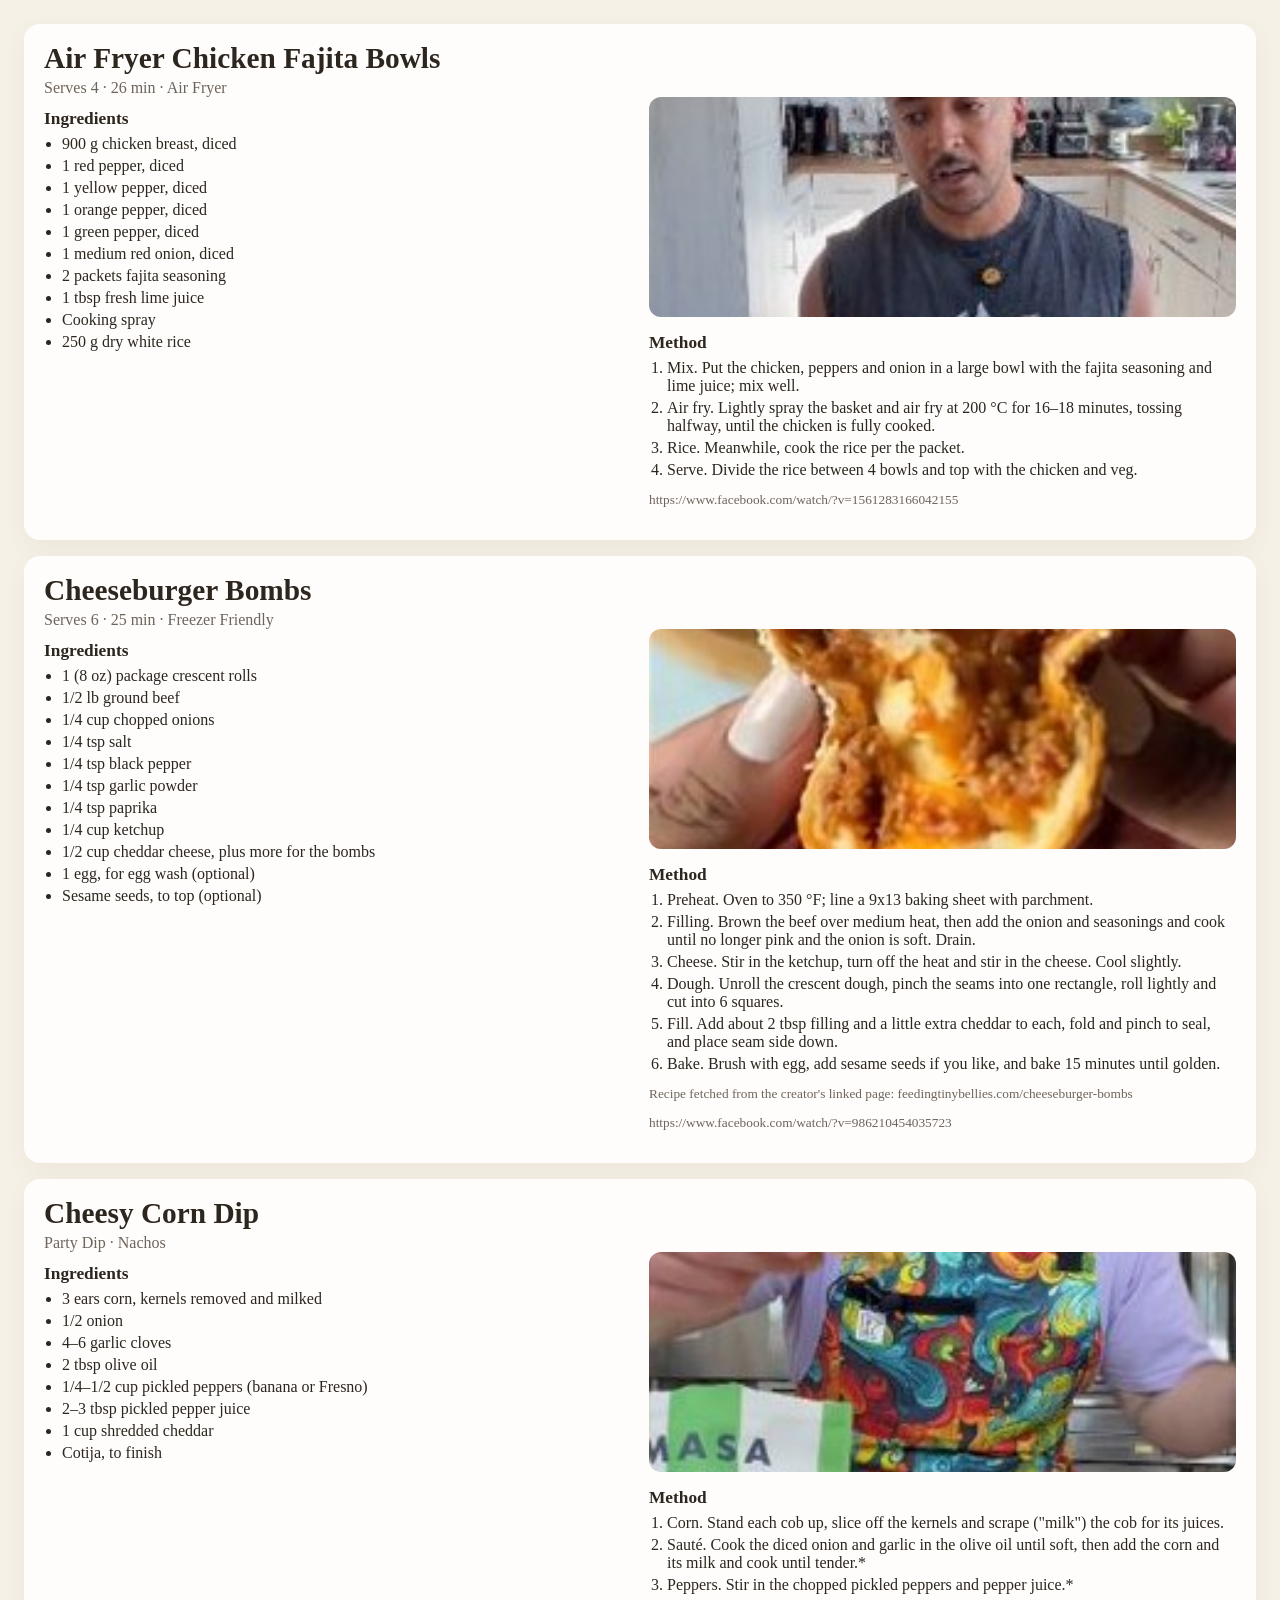
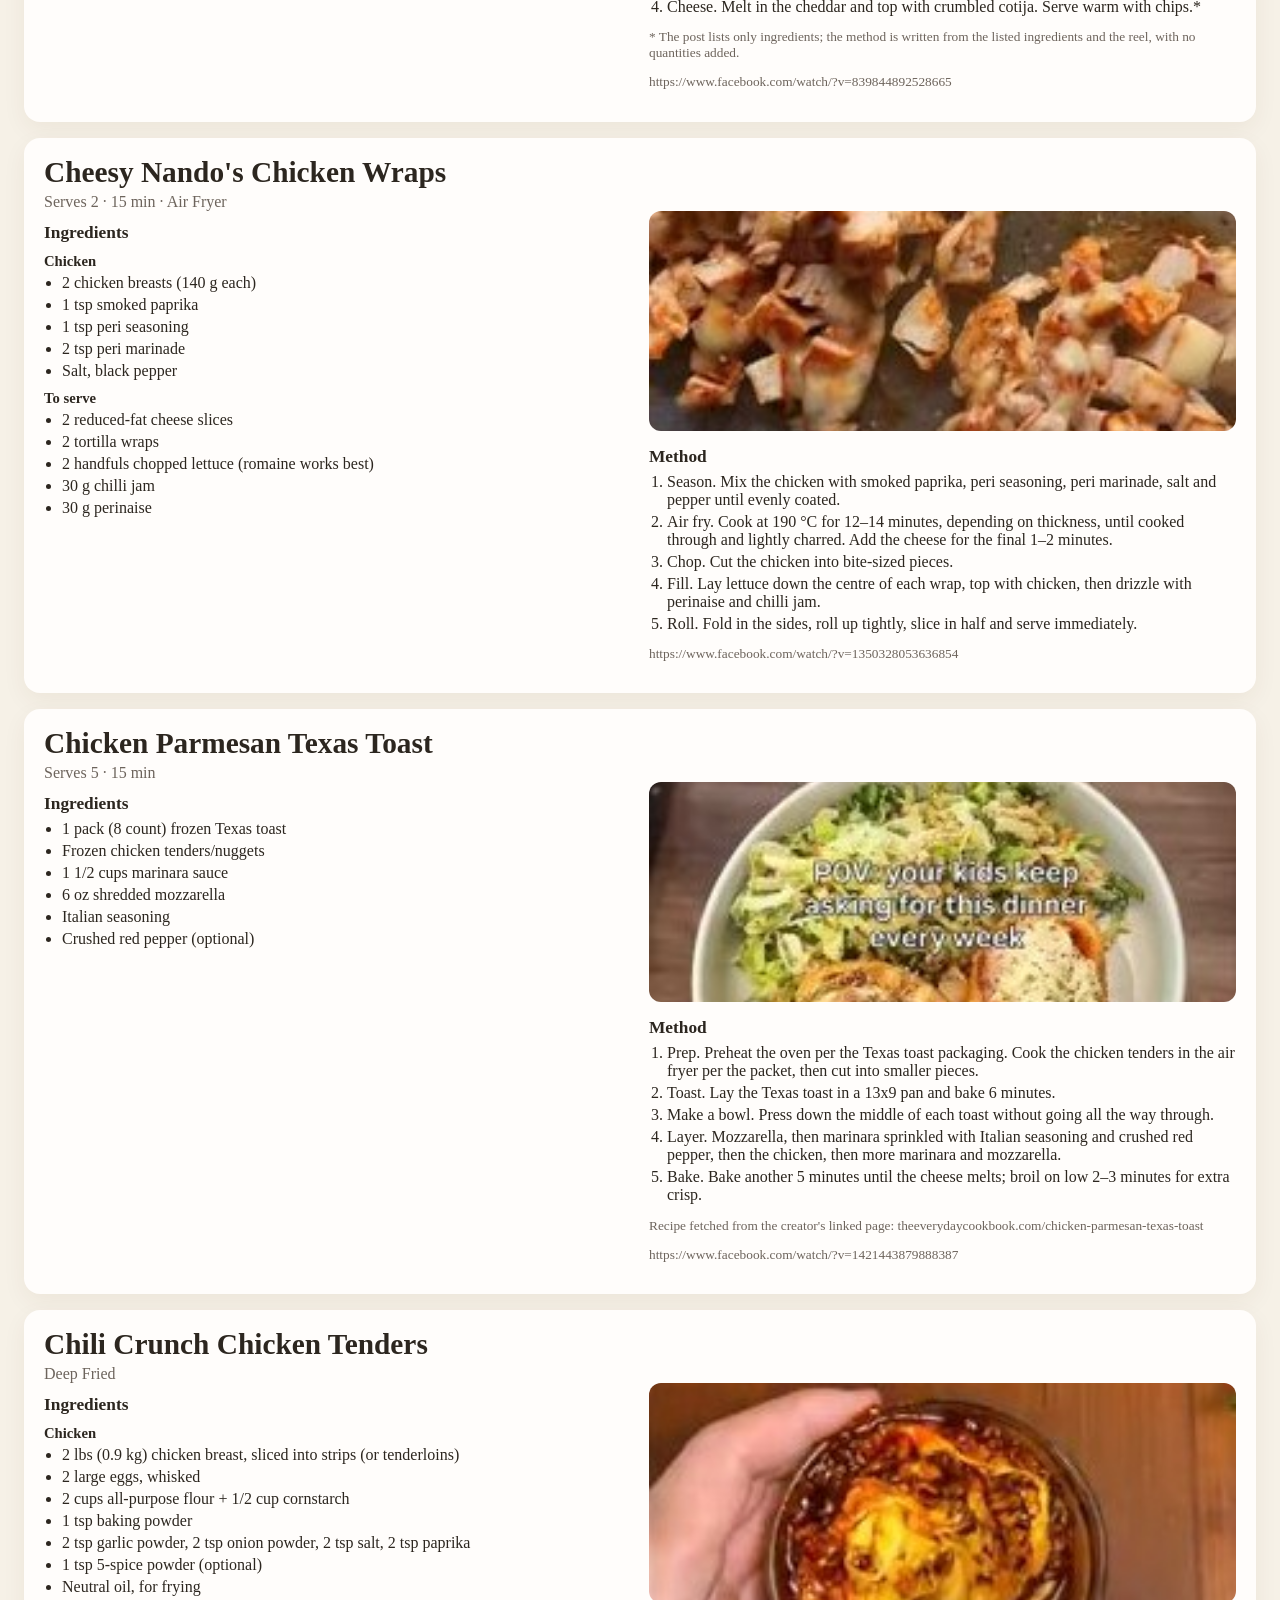
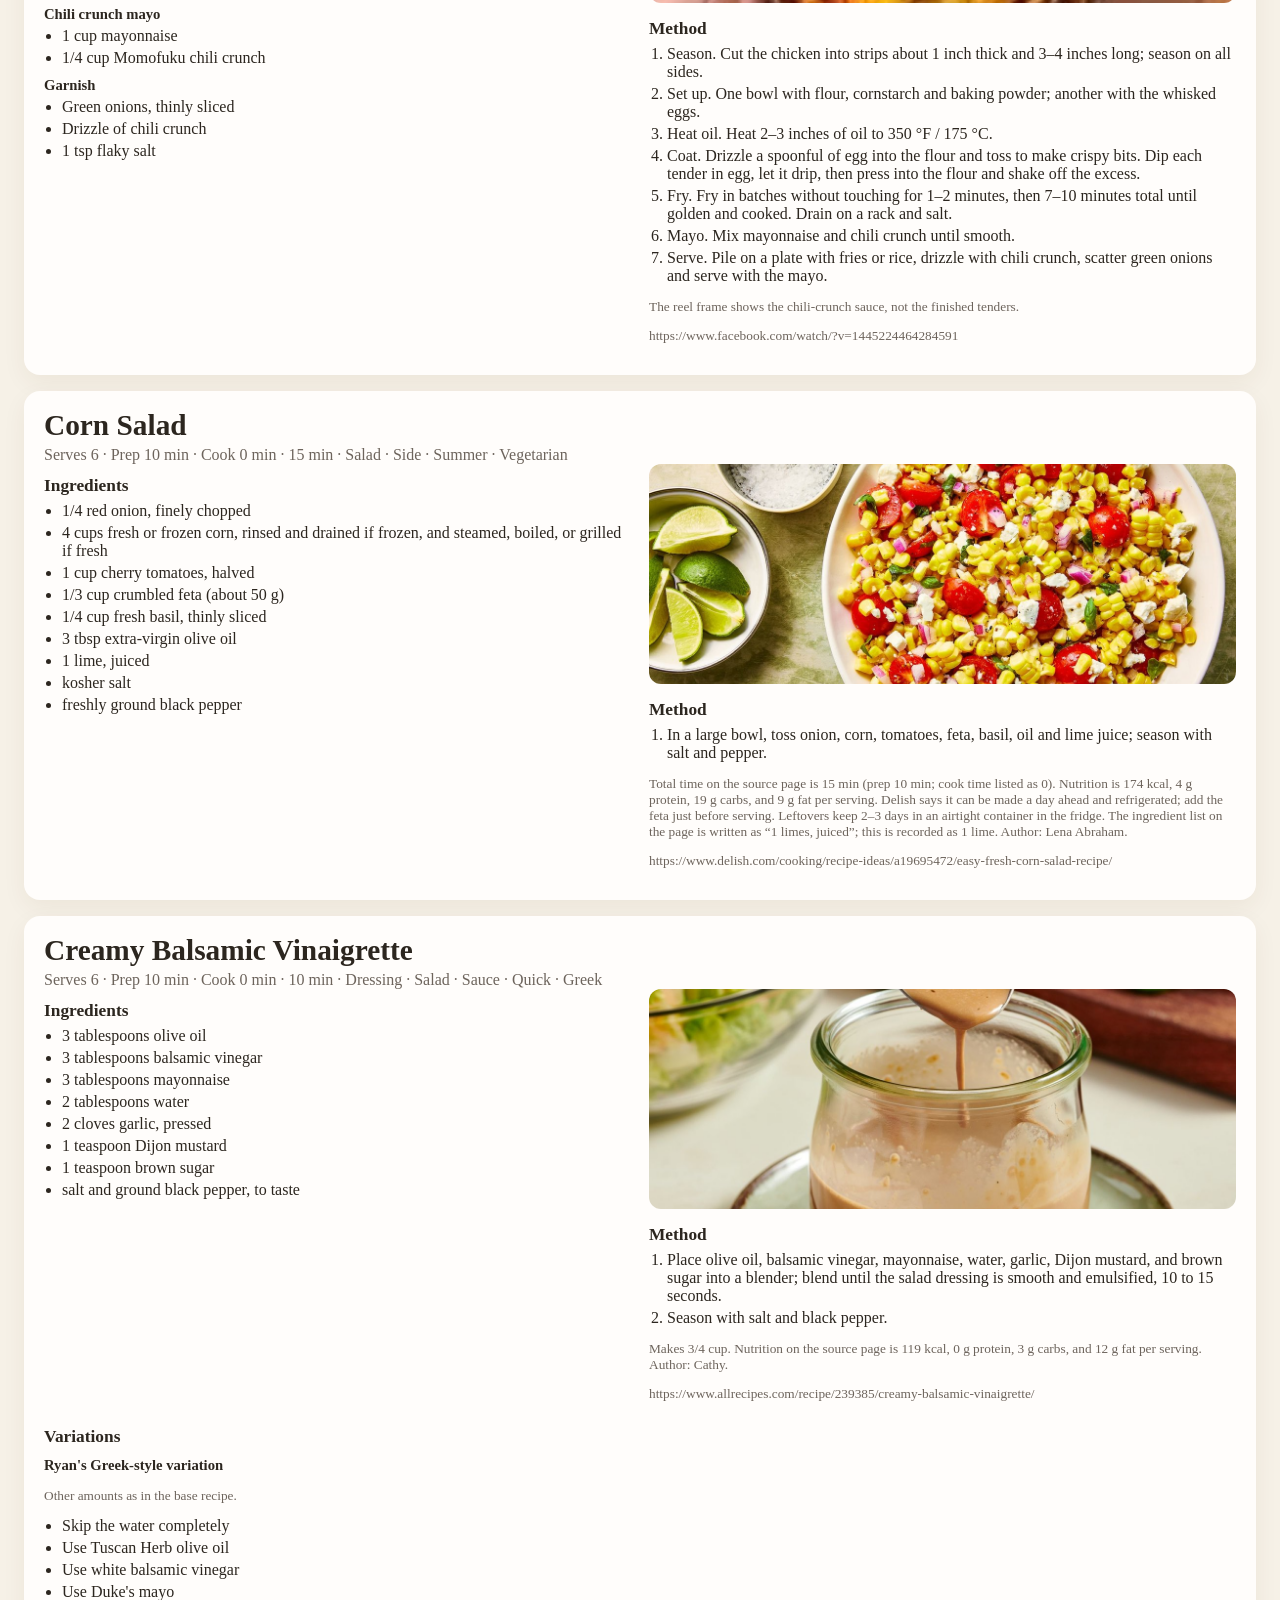
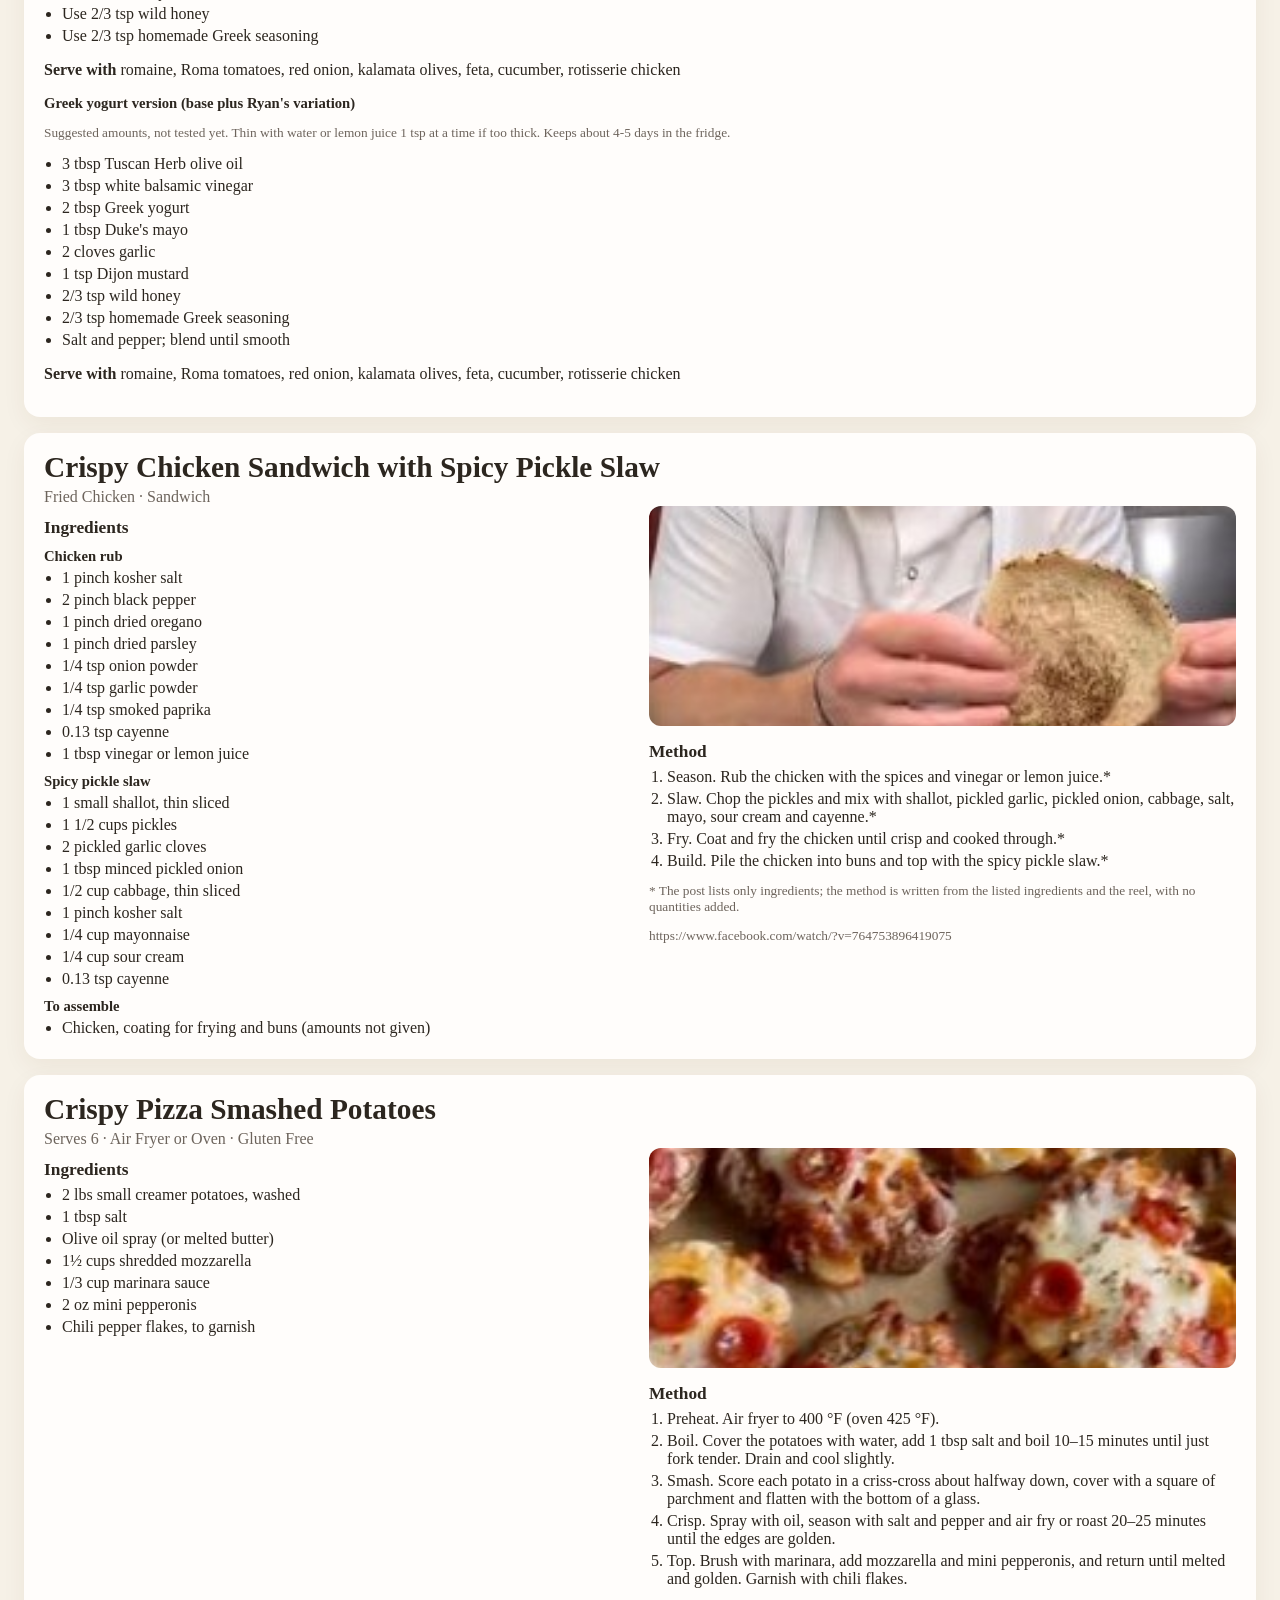
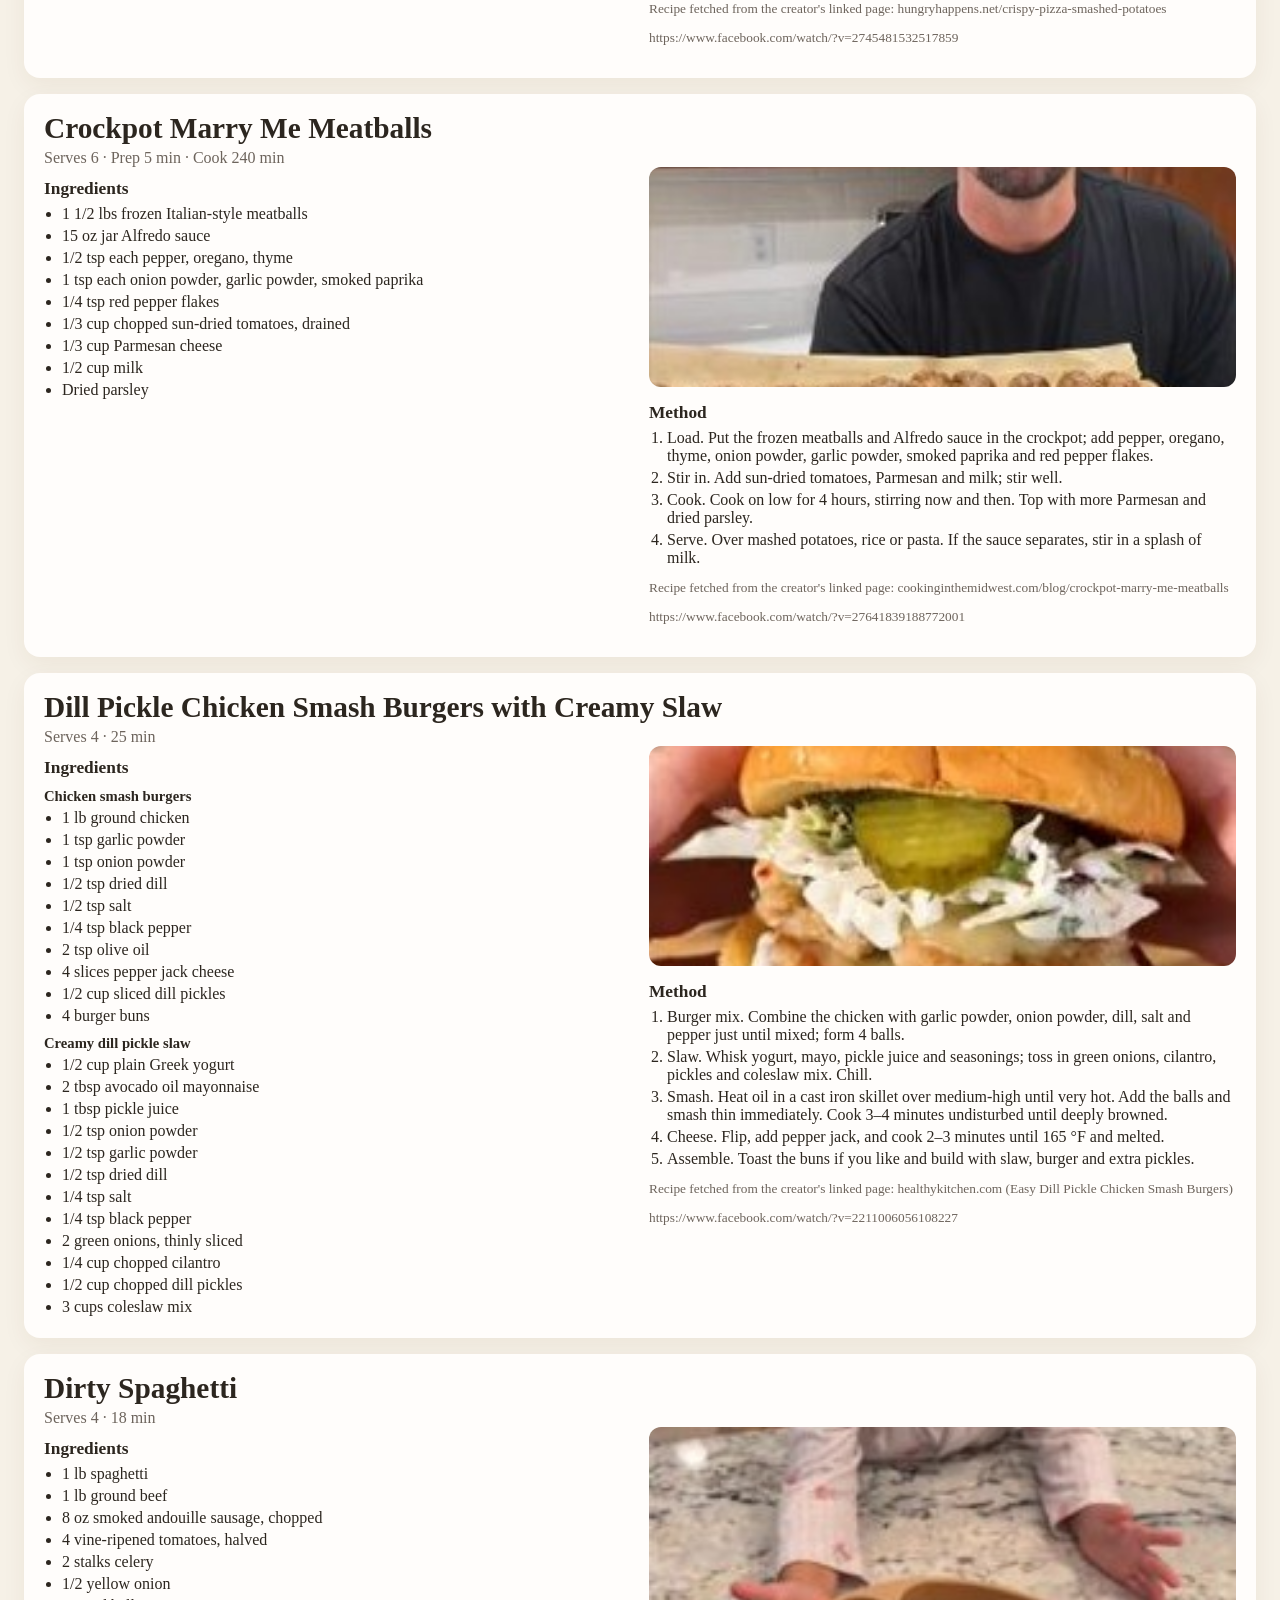
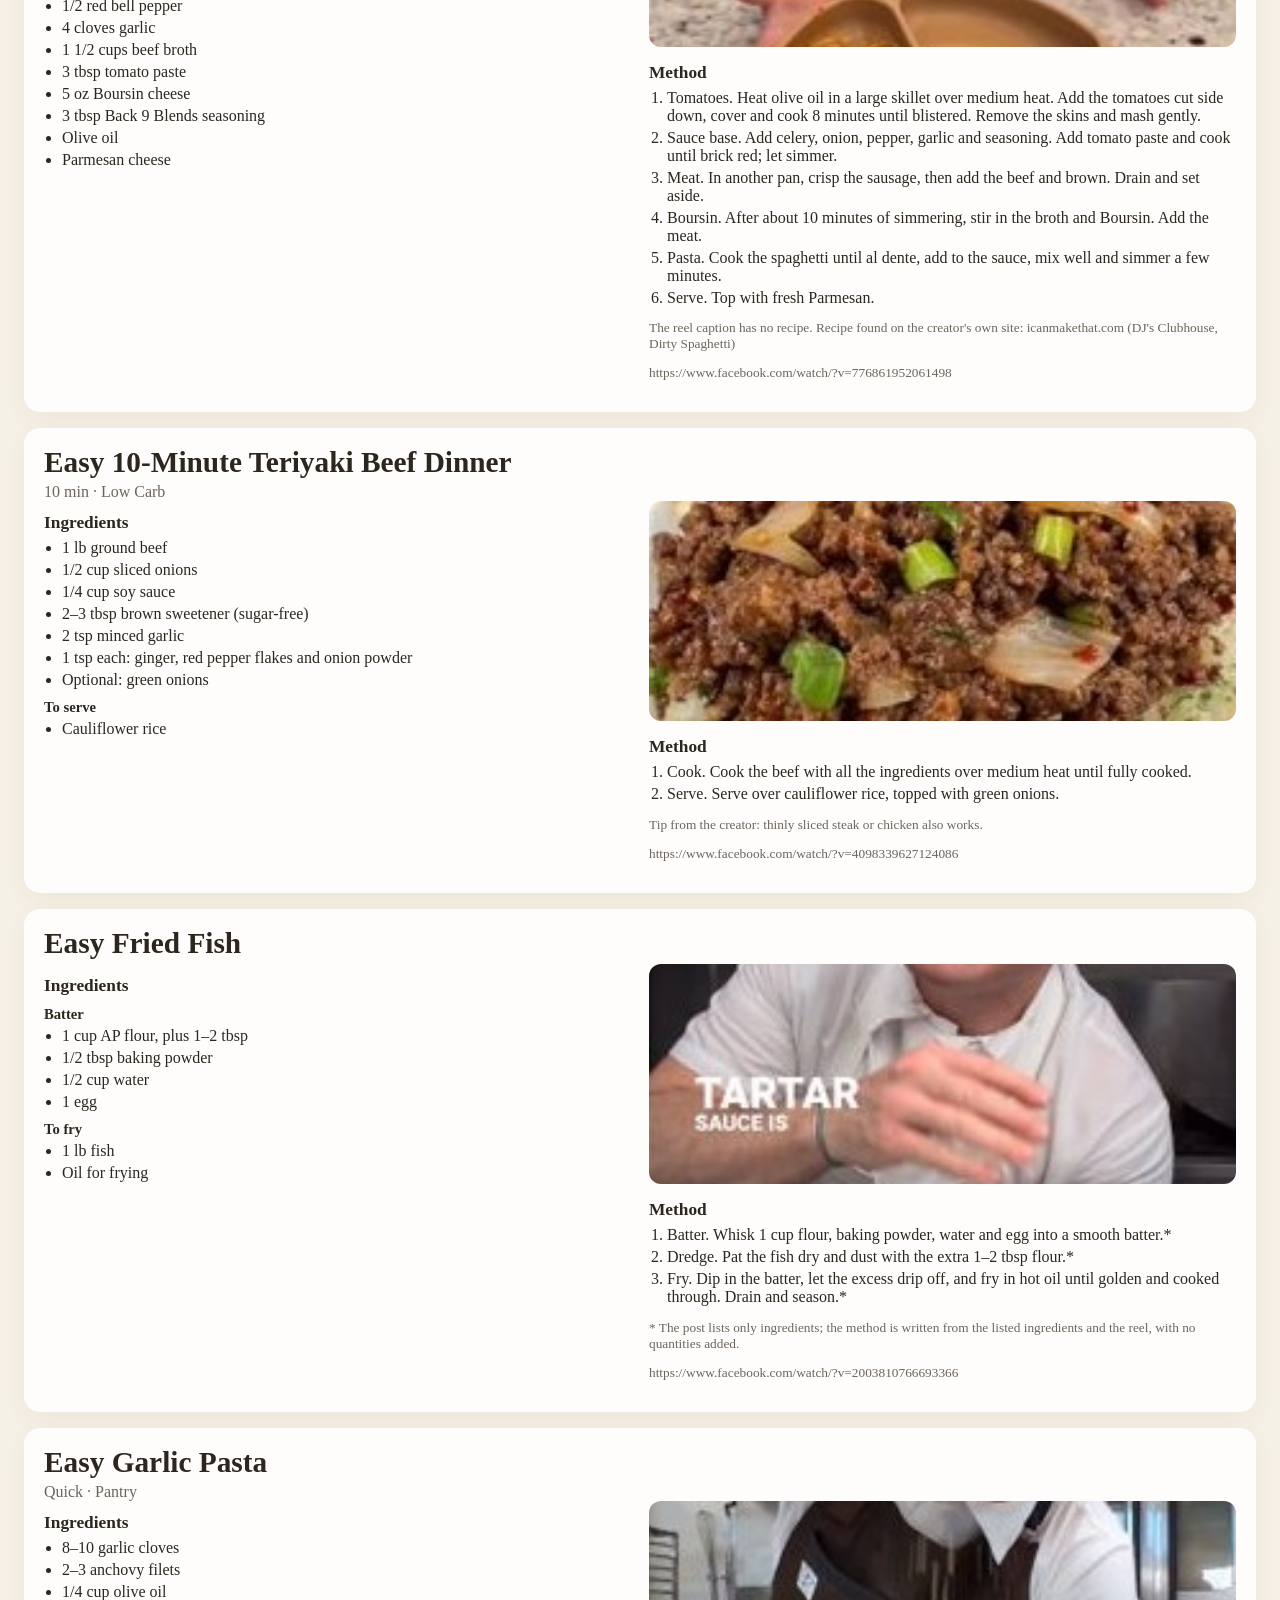
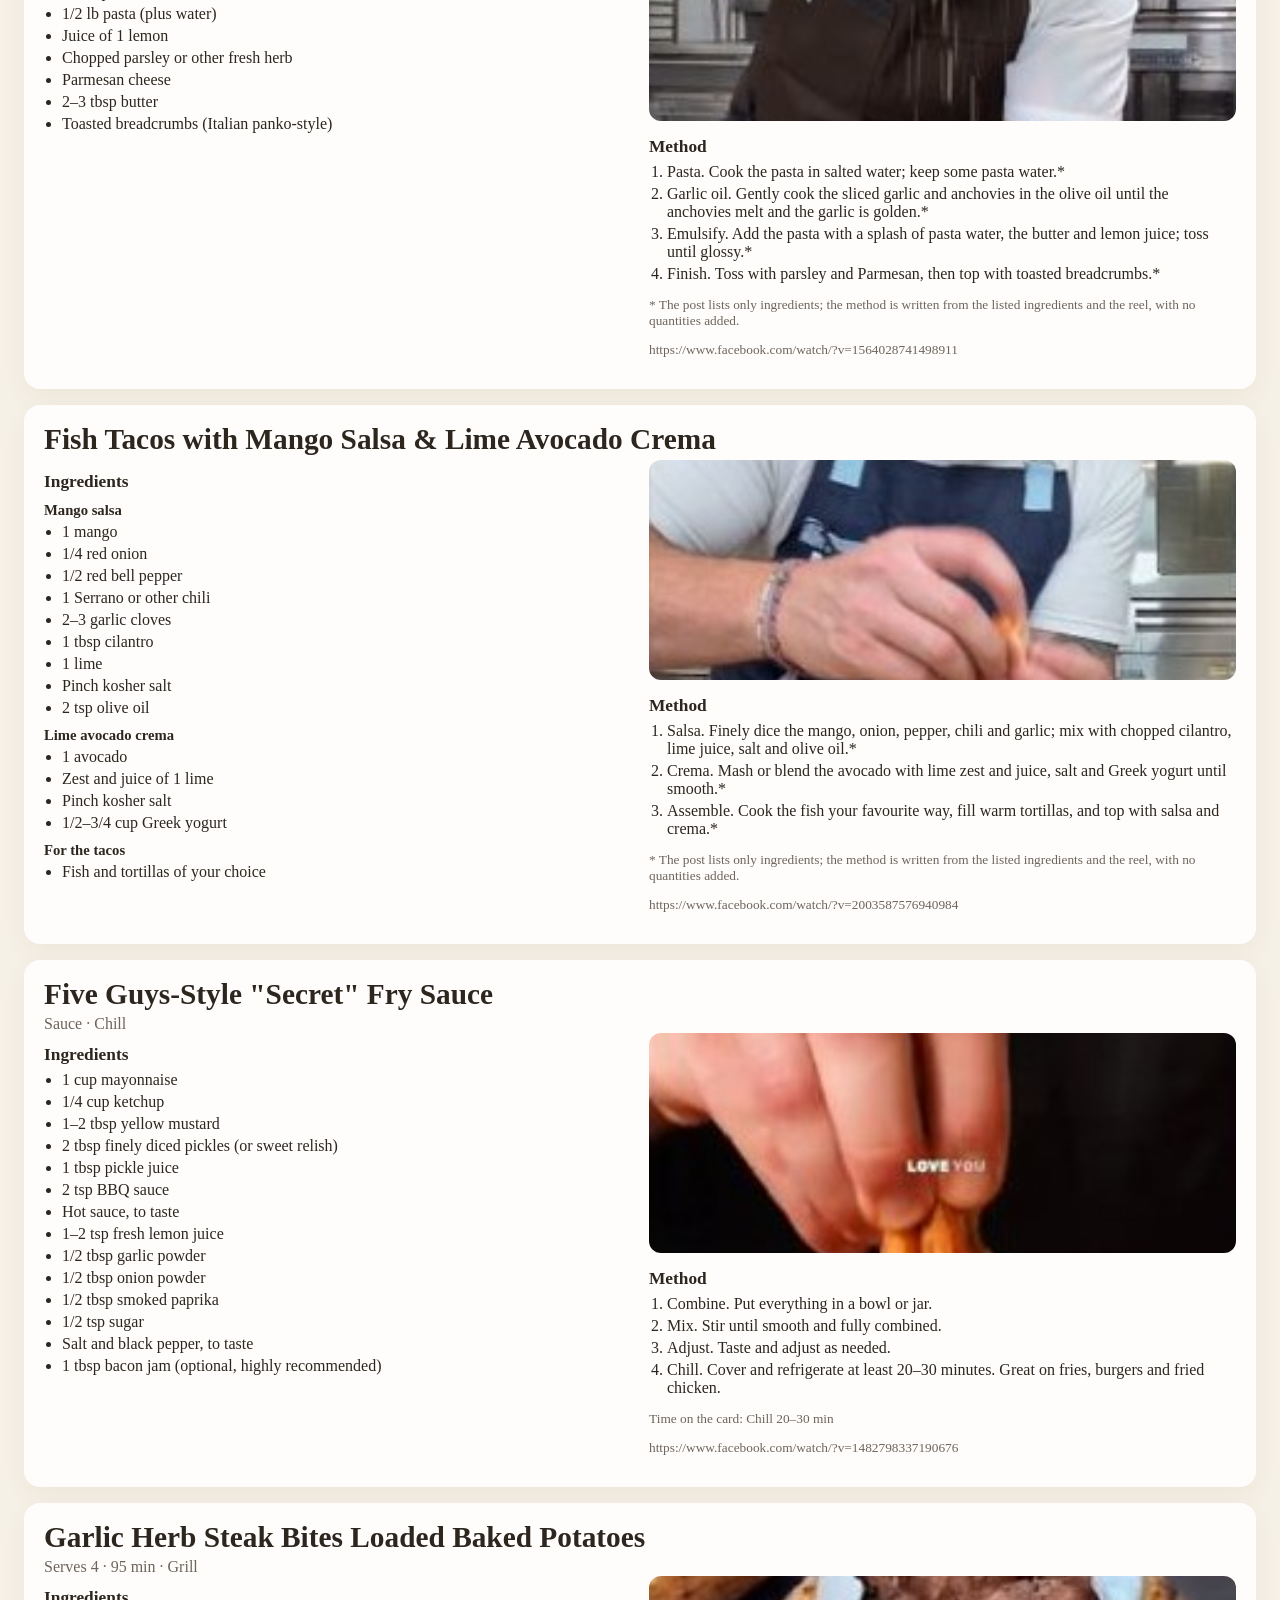
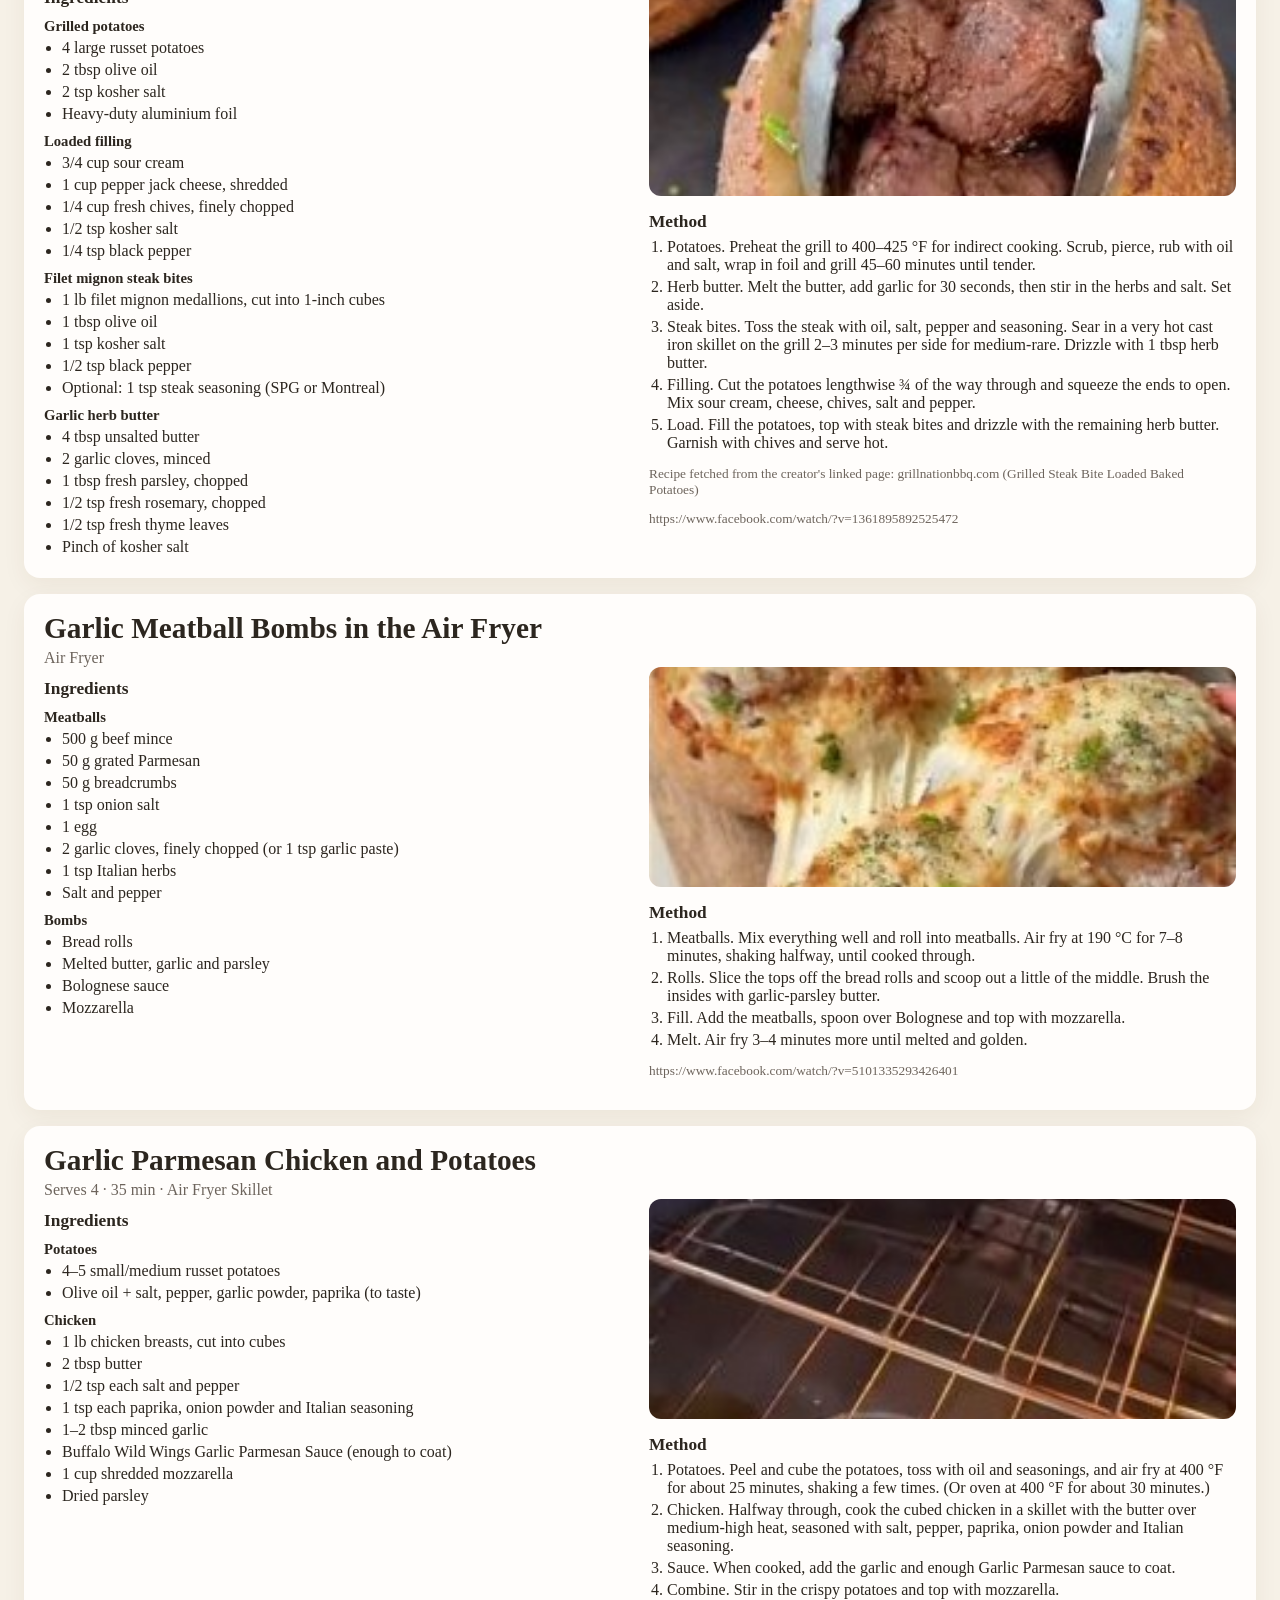
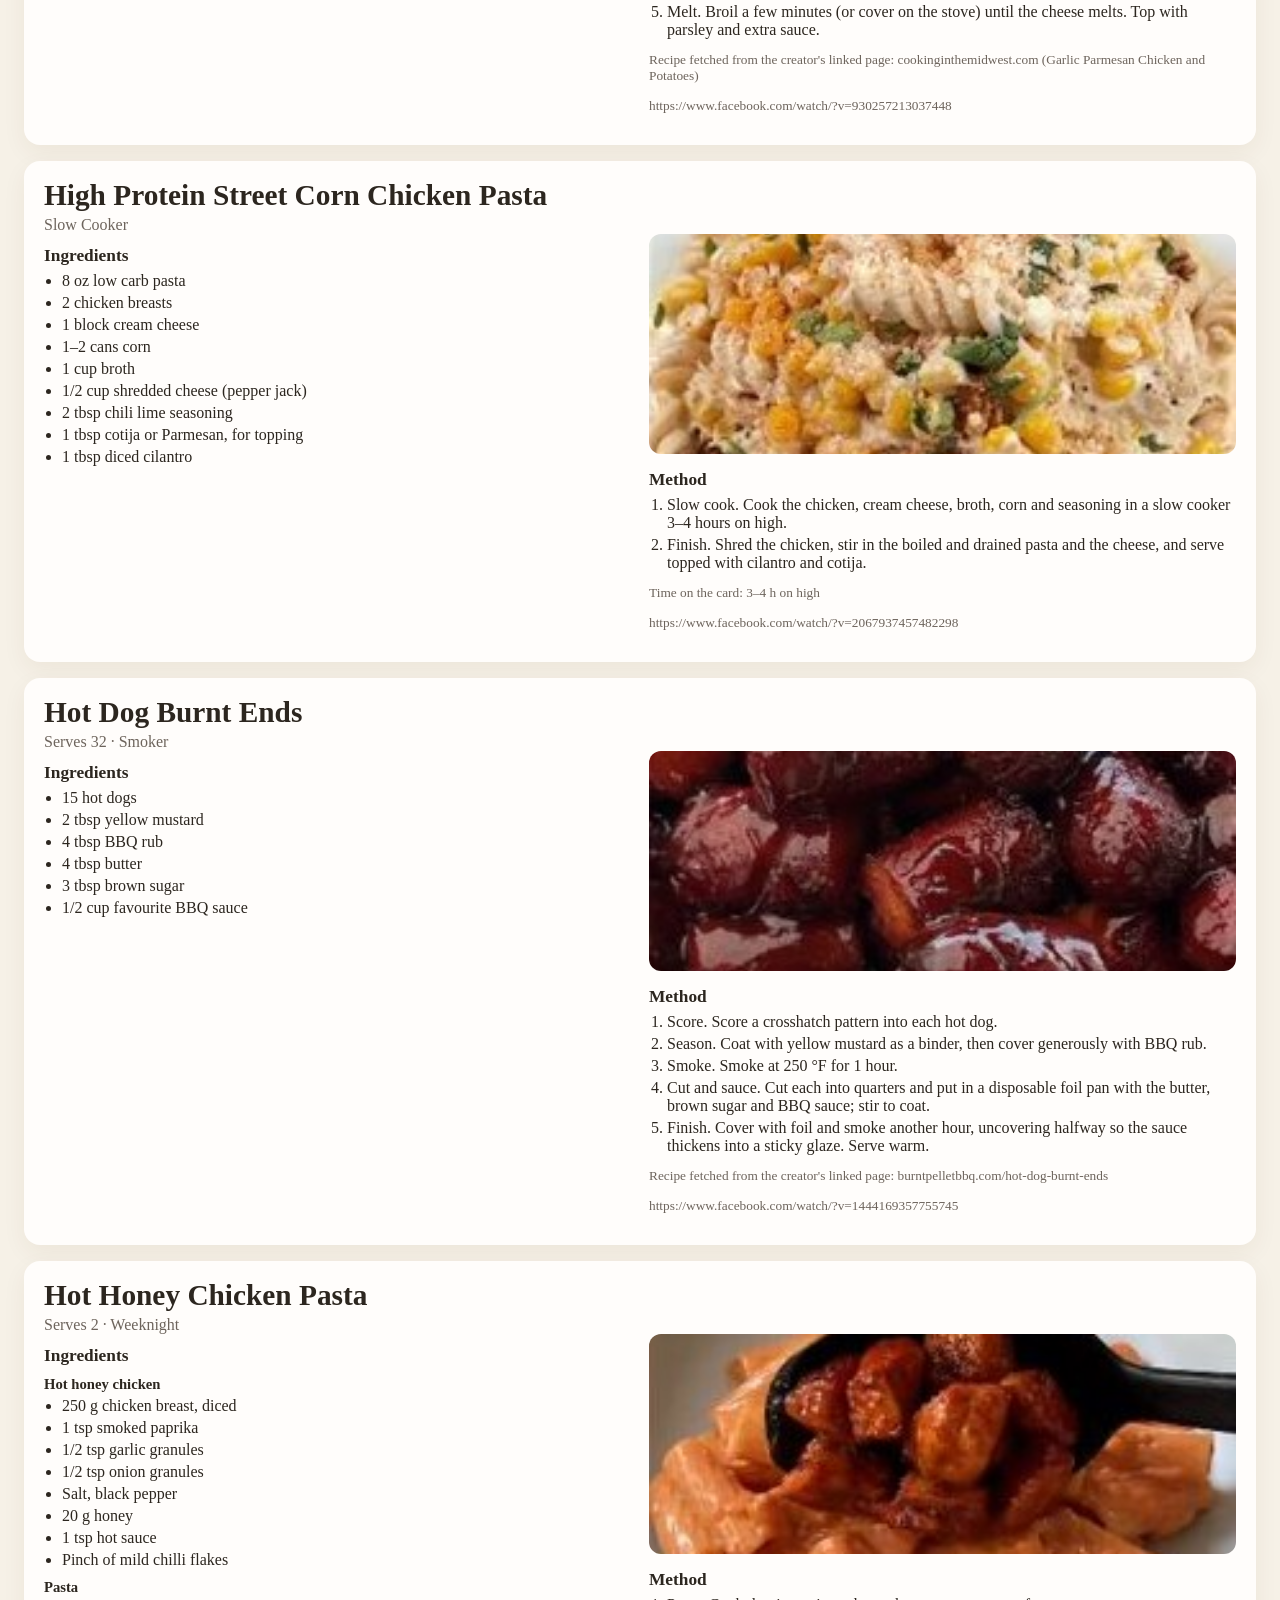
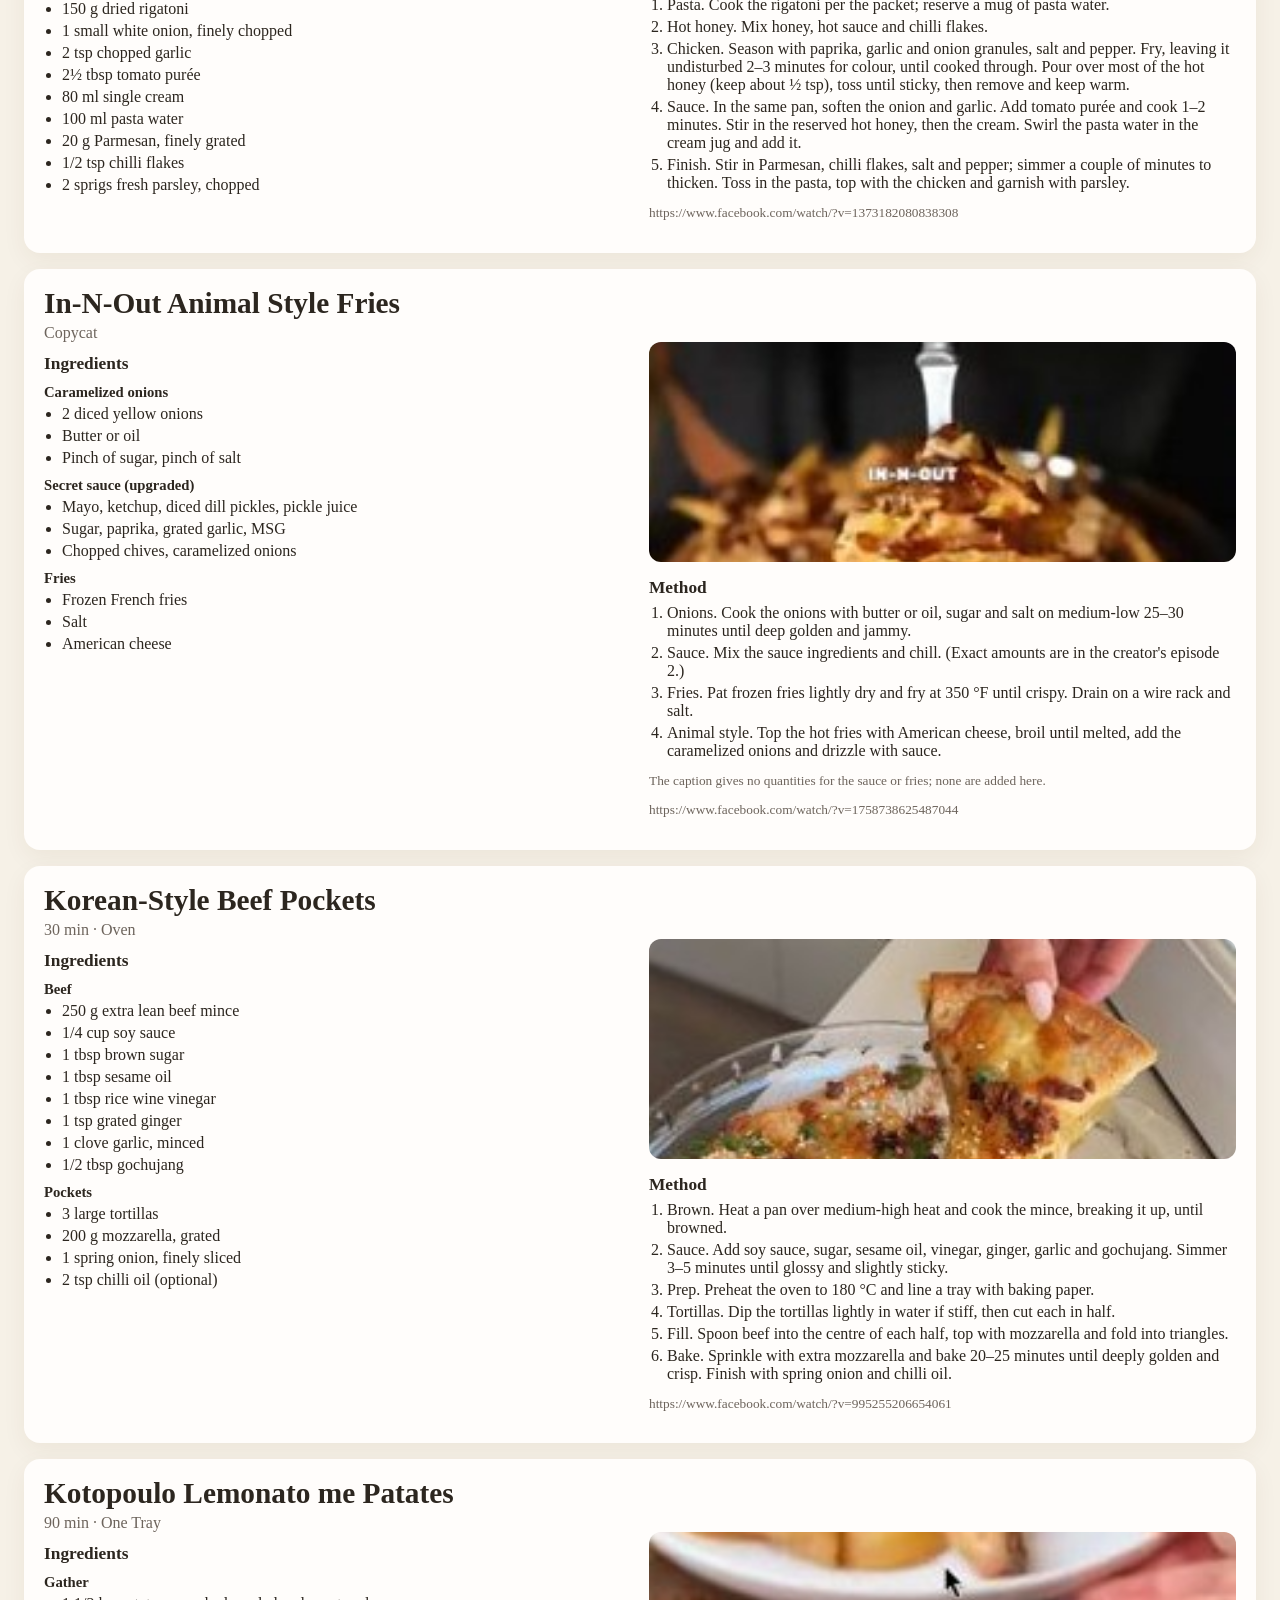
==== commit 768a2232: "Update the corn salad feta line and add the yogurt vinaigrette. Feta stays 1/3 cup. The vinaigrette " ====
--- a/recipes/book.html
+++ b/recipes/book.html
@@ -27,8 +27,8 @@
 <article class="card"><header><h1>Cheesy Nando's Chicken Wraps</h1><p>Serves 2 · 15 min · Air Fryer</p></header><div class="cols"><div><h2>Ingredients</h2><h3>Chicken</h3><ul><li>2 chicken breasts (140 g each)</li><li>1 tsp smoked paprika</li><li>1 tsp peri seasoning</li><li>2 tsp peri marinade</li><li>Salt, black pepper</li></ul><h3>To serve</h3><ul><li>2 reduced-fat cheese slices</li><li>2 tortilla wraps</li><li>2 handfuls chopped lettuce (romaine works best)</li><li>30 g chilli jam</li><li>30 g perinaise</li></ul></div><div><img src="photos/cheesy-nandos-chicken-wraps.jpg" alt=""><h2>Method</h2><ol><li>Season. Mix the chicken with smoked paprika, peri seasoning, peri marinade, salt and pepper until evenly coated.</li><li>Air fry. Cook at 190 °C for 12–14 minutes, depending on thickness, until cooked through and lightly charred. Add the cheese for the final 1–2 minutes.</li><li>Chop. Cut the chicken into bite-sized pieces.</li><li>Fill. Lay lettuce down the centre of each wrap, top with chicken, then drizzle with perinaise and chilli jam.</li><li>Roll. Fold in the sides, roll up tightly, slice in half and serve immediately.</li></ol><p class="src">https://www.facebook.com/watch/?v=1350328053636854</p></div></div></article>
 <article class="card"><header><h1>Chicken Parmesan Texas Toast</h1><p>Serves 5 · 15 min</p></header><div class="cols"><div><h2>Ingredients</h2><ul><li>1 pack (8 count) frozen Texas toast</li><li>Frozen chicken tenders/nuggets</li><li>1 1/2 cups marinara sauce</li><li>6 oz shredded mozzarella</li><li>Italian seasoning</li><li>Crushed red pepper (optional)</li></ul></div><div><img src="photos/chicken-parmesan-texas-toast.jpg" alt=""><h2>Method</h2><ol><li>Prep. Preheat the oven per the Texas toast packaging. Cook the chicken tenders in the air fryer per the packet, then cut into smaller pieces.</li><li>Toast. Lay the Texas toast in a 13x9 pan and bake 6 minutes.</li><li>Make a bowl. Press down the middle of each toast without going all the way through.</li><li>Layer. Mozzarella, then marinara sprinkled with Italian seasoning and crushed red pepper, then the chicken, then more marinara and mozzarella.</li><li>Bake. Bake another 5 minutes until the cheese melts; broil on low 2–3 minutes for extra crisp.</li></ol><p class="notes">Recipe fetched from the creator's linked page: theeverydaycookbook.com/chicken-parmesan-texas-toast</p><p class="src">https://www.facebook.com/watch/?v=1421443879888387</p></div></div></article>
 <article class="card"><header><h1>Chili Crunch Chicken Tenders</h1><p>Deep Fried</p></header><div class="cols"><div><h2>Ingredients</h2><h3>Chicken</h3><ul><li>2 lbs (0.9 kg) chicken breast, sliced into strips (or tenderloins)</li><li>2 large eggs, whisked</li><li>2 cups all-purpose flour + 1/2 cup cornstarch</li><li>1 tsp baking powder</li><li>2 tsp garlic powder, 2 tsp onion powder, 2 tsp salt, 2 tsp paprika</li><li>1 tsp 5-spice powder (optional)</li><li>Neutral oil, for frying</li></ul><h3>Chili crunch mayo</h3><ul><li>1 cup mayonnaise</li><li>1/4 cup Momofuku chili crunch</li></ul><h3>Garnish</h3><ul><li>Green onions, thinly sliced</li><li>Drizzle of chili crunch</li><li>1 tsp flaky salt</li></ul></div><div><img src="photos/chili-crunch-chicken-tenders.jpg" alt=""><h2>Method</h2><ol><li>Season. Cut the chicken into strips about 1 inch thick and 3–4 inches long; season on all sides.</li><li>Set up. One bowl with flour, cornstarch and baking powder; another with the whisked eggs.</li><li>Heat oil. Heat 2–3 inches of oil to 350 °F / 175 °C.</li><li>Coat. Drizzle a spoonful of egg into the flour and toss to make crispy bits. Dip each tender in egg, let it drip, then press into the flour and shake off the excess.</li><li>Fry. Fry in batches without touching for 1–2 minutes, then 7–10 minutes total until golden and cooked. Drain on a rack and salt.</li><li>Mayo. Mix mayonnaise and chili crunch until smooth.</li><li>Serve. Pile on a plate with fries or rice, drizzle with chili crunch, scatter green onions and serve with the mayo.</li></ol><p class="notes">The reel frame shows the chili-crunch sauce, not the finished tenders.</p><p class="src">https://www.facebook.com/watch/?v=1445224464284591</p></div></div></article>
-<article class="card"><header><h1>Corn Salad</h1><p>Serves 6 · Prep 10 min · Cook 0 min · 15 min · Salad · Side · Summer · Vegetarian</p></header><div class="cols"><div><h2>Ingredients</h2><ul><li>1/4 red onion, finely chopped</li><li>4 cups fresh or frozen corn, rinsed and drained if frozen, and steamed, boiled, or grilled if fresh</li><li>1 cup cherry tomatoes, halved</li><li>1/3 cup crumbled feta</li><li>1/4 cup fresh basil, thinly sliced</li><li>3 tbsp extra-virgin olive oil</li><li>1 lime, juiced</li><li>kosher salt</li><li>freshly ground black pepper</li></ul></div><div><img src="photos/easy-fresh-corn-salad.jpg" alt=""><h2>Method</h2><ol><li>In a large bowl, toss onion, corn, tomatoes, feta, basil, oil and lime juice; season with salt and pepper.</li></ol><p class="notes">Total time on the source page is 15 min (prep 10 min; cook time listed as 0). Nutrition is 174 kcal, 4 g protein, 19 g carbs, and 9 g fat per serving. Delish says it can be made a day ahead and refrigerated; add the feta just before serving. Leftovers keep 2–3 days in an airtight container in the fridge. The ingredient list on the page is written as “1 limes, juiced”; this is recorded as 1 lime. Author: Lena Abraham.</p><p class="src">https://www.delish.com/cooking/recipe-ideas/a19695472/easy-fresh-corn-salad-recipe/</p></div></div></article>
-<article class="card"><header><h1>Creamy Balsamic Vinaigrette</h1><p>Serves 6 · Prep 10 min · Cook 0 min · 10 min · Dressing · Salad · Sauce · Quick · Greek</p></header><div class="cols"><div><h2>Ingredients</h2><ul><li>3 tablespoons olive oil</li><li>3 tablespoons balsamic vinegar</li><li>3 tablespoons mayonnaise</li><li>2 tablespoons water</li><li>2 cloves garlic, pressed</li><li>1 teaspoon Dijon mustard</li><li>1 teaspoon brown sugar</li><li>salt and ground black pepper, to taste</li></ul></div><div><img src="photos/creamy-balsamic-vinaigrette.jpg" alt=""><h2>Method</h2><ol><li>Place olive oil, balsamic vinegar, mayonnaise, water, garlic, Dijon mustard, and brown sugar into a blender; blend until the salad dressing is smooth and emulsified, 10 to 15 seconds.</li><li>Season with salt and black pepper.</li></ol><p class="notes">Makes 3/4 cup. Nutrition on the source page is 119 kcal, 0 g protein, 3 g carbs, and 12 g fat per serving. Author: Cathy.</p><p class="src">https://www.allrecipes.com/recipe/239385/creamy-balsamic-vinaigrette/</p></div></div><h2>Variations</h2><h3>Ryan's Greek-style variation</h3><p class="notes">Other amounts as in the base recipe.</p><ul><li>Skip the water completely</li><li>Use Tuscan Herb olive oil</li><li>Use white balsamic vinegar</li><li>Use Duke's mayo</li><li>Use 2/3 tsp wild honey</li><li>Use 2/3 tsp homemade Greek seasoning</li></ul><p><b>Serve with</b> romaine, Roma tomatoes, red onion, kalamata olives, feta, cucumber, rotisserie chicken</p></article>
+<article class="card"><header><h1>Corn Salad</h1><p>Serves 6 · Prep 10 min · Cook 0 min · 15 min · Salad · Side · Summer · Vegetarian</p></header><div class="cols"><div><h2>Ingredients</h2><ul><li>1/4 red onion, finely chopped</li><li>4 cups fresh or frozen corn, rinsed and drained if frozen, and steamed, boiled, or grilled if fresh</li><li>1 cup cherry tomatoes, halved</li><li>1/3 cup crumbled feta (about 50 g)</li><li>1/4 cup fresh basil, thinly sliced</li><li>3 tbsp extra-virgin olive oil</li><li>1 lime, juiced</li><li>kosher salt</li><li>freshly ground black pepper</li></ul></div><div><img src="photos/easy-fresh-corn-salad.jpg" alt=""><h2>Method</h2><ol><li>In a large bowl, toss onion, corn, tomatoes, feta, basil, oil and lime juice; season with salt and pepper.</li></ol><p class="notes">Total time on the source page is 15 min (prep 10 min; cook time listed as 0). Nutrition is 174 kcal, 4 g protein, 19 g carbs, and 9 g fat per serving. Delish says it can be made a day ahead and refrigerated; add the feta just before serving. Leftovers keep 2–3 days in an airtight container in the fridge. The ingredient list on the page is written as “1 limes, juiced”; this is recorded as 1 lime. Author: Lena Abraham.</p><p class="src">https://www.delish.com/cooking/recipe-ideas/a19695472/easy-fresh-corn-salad-recipe/</p></div></div></article>
+<article class="card"><header><h1>Creamy Balsamic Vinaigrette</h1><p>Serves 6 · Prep 10 min · Cook 0 min · 10 min · Dressing · Salad · Sauce · Quick · Greek</p></header><div class="cols"><div><h2>Ingredients</h2><ul><li>3 tablespoons olive oil</li><li>3 tablespoons balsamic vinegar</li><li>3 tablespoons mayonnaise</li><li>2 tablespoons water</li><li>2 cloves garlic, pressed</li><li>1 teaspoon Dijon mustard</li><li>1 teaspoon brown sugar</li><li>salt and ground black pepper, to taste</li></ul></div><div><img src="photos/creamy-balsamic-vinaigrette.jpg" alt=""><h2>Method</h2><ol><li>Place olive oil, balsamic vinegar, mayonnaise, water, garlic, Dijon mustard, and brown sugar into a blender; blend until the salad dressing is smooth and emulsified, 10 to 15 seconds.</li><li>Season with salt and black pepper.</li></ol><p class="notes">Makes 3/4 cup. Nutrition on the source page is 119 kcal, 0 g protein, 3 g carbs, and 12 g fat per serving. Author: Cathy.</p><p class="src">https://www.allrecipes.com/recipe/239385/creamy-balsamic-vinaigrette/</p></div></div><h2>Variations</h2><h3>Ryan's Greek-style variation</h3><p class="notes">Other amounts as in the base recipe.</p><ul><li>Skip the water completely</li><li>Use Tuscan Herb olive oil</li><li>Use white balsamic vinegar</li><li>Use Duke's mayo</li><li>Use 2/3 tsp wild honey</li><li>Use 2/3 tsp homemade Greek seasoning</li></ul><p><b>Serve with</b> romaine, Roma tomatoes, red onion, kalamata olives, feta, cucumber, rotisserie chicken</p><h3>Greek yogurt version (base plus Ryan's variation)</h3><p class="notes">Suggested amounts, not tested yet. Thin with water or lemon juice 1 tsp at a time if too thick. Keeps about 4-5 days in the fridge.</p><ul><li>3 tbsp Tuscan Herb olive oil</li><li>3 tbsp white balsamic vinegar</li><li>2 tbsp Greek yogurt</li><li>1 tbsp Duke's mayo</li><li>2 cloves garlic</li><li>1 tsp Dijon mustard</li><li>2/3 tsp wild honey</li><li>2/3 tsp homemade Greek seasoning</li><li>Salt and pepper; blend until smooth</li></ul><p><b>Serve with</b> romaine, Roma tomatoes, red onion, kalamata olives, feta, cucumber, rotisserie chicken</p></article>
 <article class="card"><header><h1>Crispy Chicken Sandwich with Spicy Pickle Slaw</h1><p>Fried Chicken · Sandwich</p></header><div class="cols"><div><h2>Ingredients</h2><h3>Chicken rub</h3><ul><li>1 pinch kosher salt</li><li>2 pinch black pepper</li><li>1 pinch dried oregano</li><li>1 pinch dried parsley</li><li>1/4 tsp onion powder</li><li>1/4 tsp garlic powder</li><li>1/4 tsp smoked paprika</li><li>0.13 tsp cayenne</li><li>1 tbsp vinegar or lemon juice</li></ul><h3>Spicy pickle slaw</h3><ul><li>1 small shallot, thin sliced</li><li>1 1/2 cups pickles</li><li>2 pickled garlic cloves</li><li>1 tbsp minced pickled onion</li><li>1/2 cup cabbage, thin sliced</li><li>1 pinch kosher salt</li><li>1/4 cup mayonnaise</li><li>1/4 cup sour cream</li><li>0.13 tsp cayenne</li></ul><h3>To assemble</h3><ul><li>Chicken, coating for frying and buns (amounts not given)</li></ul></div><div><img src="photos/crispy-chicken-sandwich-spicy-pickle-slaw.jpg" alt=""><h2>Method</h2><ol><li>Season. Rub the chicken with the spices and vinegar or lemon juice.*</li><li>Slaw. Chop the pickles and mix with shallot, pickled garlic, pickled onion, cabbage, salt, mayo, sour cream and cayenne.*</li><li>Fry. Coat and fry the chicken until crisp and cooked through.*</li><li>Build. Pile the chicken into buns and top with the spicy pickle slaw.*</li></ol><p class="notes">* The post lists only ingredients; the method is written from the listed ingredients and the reel, with no quantities added.</p><p class="src">https://www.facebook.com/watch/?v=764753896419075</p></div></div></article>
 <article class="card"><header><h1>Crispy Pizza Smashed Potatoes</h1><p>Serves 6 · Air Fryer or Oven · Gluten Free</p></header><div class="cols"><div><h2>Ingredients</h2><ul><li>2 lbs small creamer potatoes, washed</li><li>1 tbsp salt</li><li>Olive oil spray (or melted butter)</li><li>1½ cups shredded mozzarella</li><li>1/3 cup marinara sauce</li><li>2 oz mini pepperonis</li><li>Chili pepper flakes, to garnish</li></ul></div><div><img src="photos/pizza-smashed-potatoes.jpg" alt=""><h2>Method</h2><ol><li>Preheat. Air fryer to 400 °F (oven 425 °F).</li><li>Boil. Cover the potatoes with water, add 1 tbsp salt and boil 10–15 minutes until just fork tender. Drain and cool slightly.</li><li>Smash. Score each potato in a criss-cross about halfway down, cover with a square of parchment and flatten with the bottom of a glass.</li><li>Crisp. Spray with oil, season with salt and pepper and air fry or roast 20–25 minutes until the edges are golden.</li><li>Top. Brush with marinara, add mozzarella and mini pepperonis, and return until melted and golden. Garnish with chili flakes.</li></ol><p class="notes">Recipe fetched from the creator's linked page: hungryhappens.net/crispy-pizza-smashed-potatoes</p><p class="src">https://www.facebook.com/watch/?v=2745481532517859</p></div></div></article>
 <article class="card"><header><h1>Crockpot Marry Me Meatballs</h1><p>Serves 6 · Prep 5 min · Cook 240 min</p></header><div class="cols"><div><h2>Ingredients</h2><ul><li>1 1/2 lbs frozen Italian-style meatballs</li><li>15 oz jar Alfredo sauce</li><li>1/2 tsp each pepper, oregano, thyme</li><li>1 tsp each onion powder, garlic powder, smoked paprika</li><li>1/4 tsp red pepper flakes</li><li>1/3 cup chopped sun-dried tomatoes, drained</li><li>1/3 cup Parmesan cheese</li><li>1/2 cup milk</li><li>Dried parsley</li></ul></div><div><img src="photos/crockpot-marry-me-meatballs.jpg" alt=""><h2>Method</h2><ol><li>Load. Put the frozen meatballs and Alfredo sauce in the crockpot; add pepper, oregano, thyme, onion powder, garlic powder, smoked paprika and red pepper flakes.</li><li>Stir in. Add sun-dried tomatoes, Parmesan and milk; stir well.</li><li>Cook. Cook on low for 4 hours, stirring now and then. Top with more Parmesan and dried parsley.</li><li>Serve. Over mashed potatoes, rice or pasta. If the sauce separates, stir in a splash of milk.</li></ol><p class="notes">Recipe fetched from the creator's linked page: cookinginthemidwest.com/blog/crockpot-marry-me-meatballs</p><p class="src">https://www.facebook.com/watch/?v=27641839188772001</p></div></div></article>
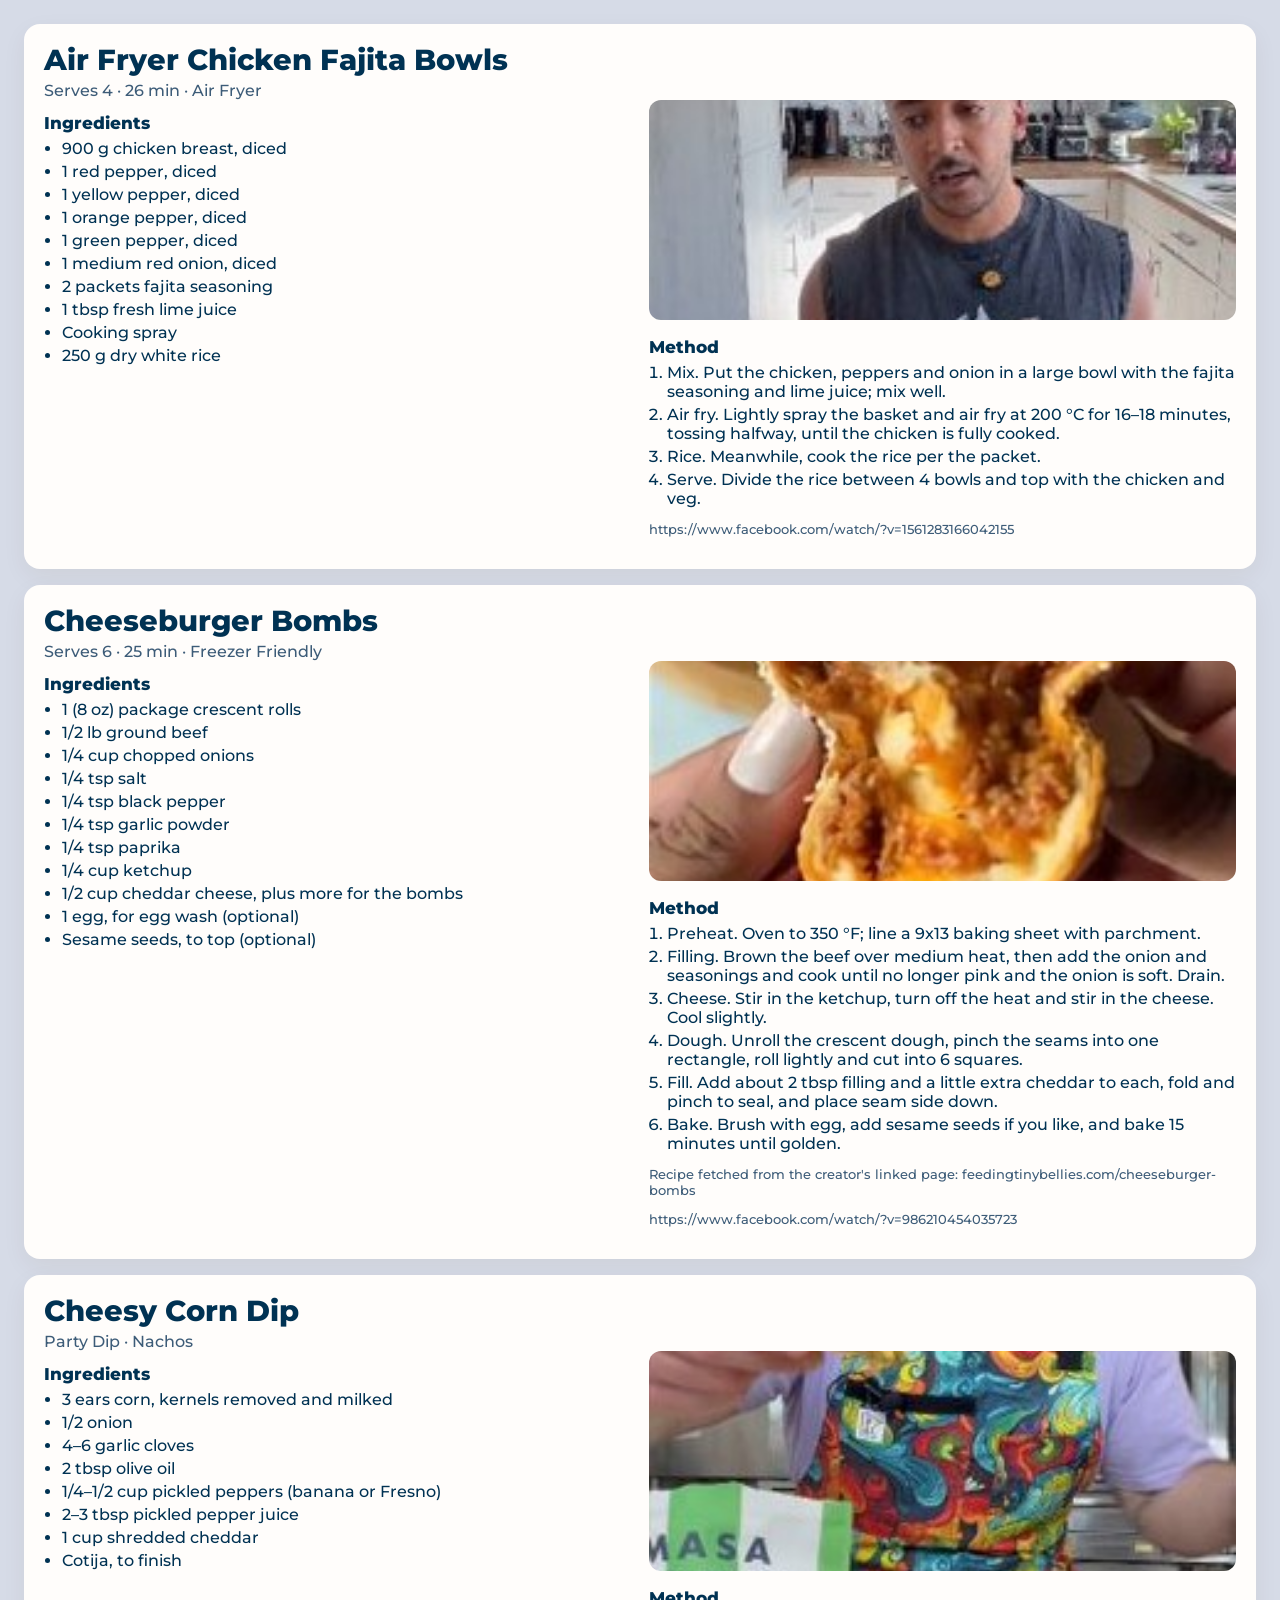
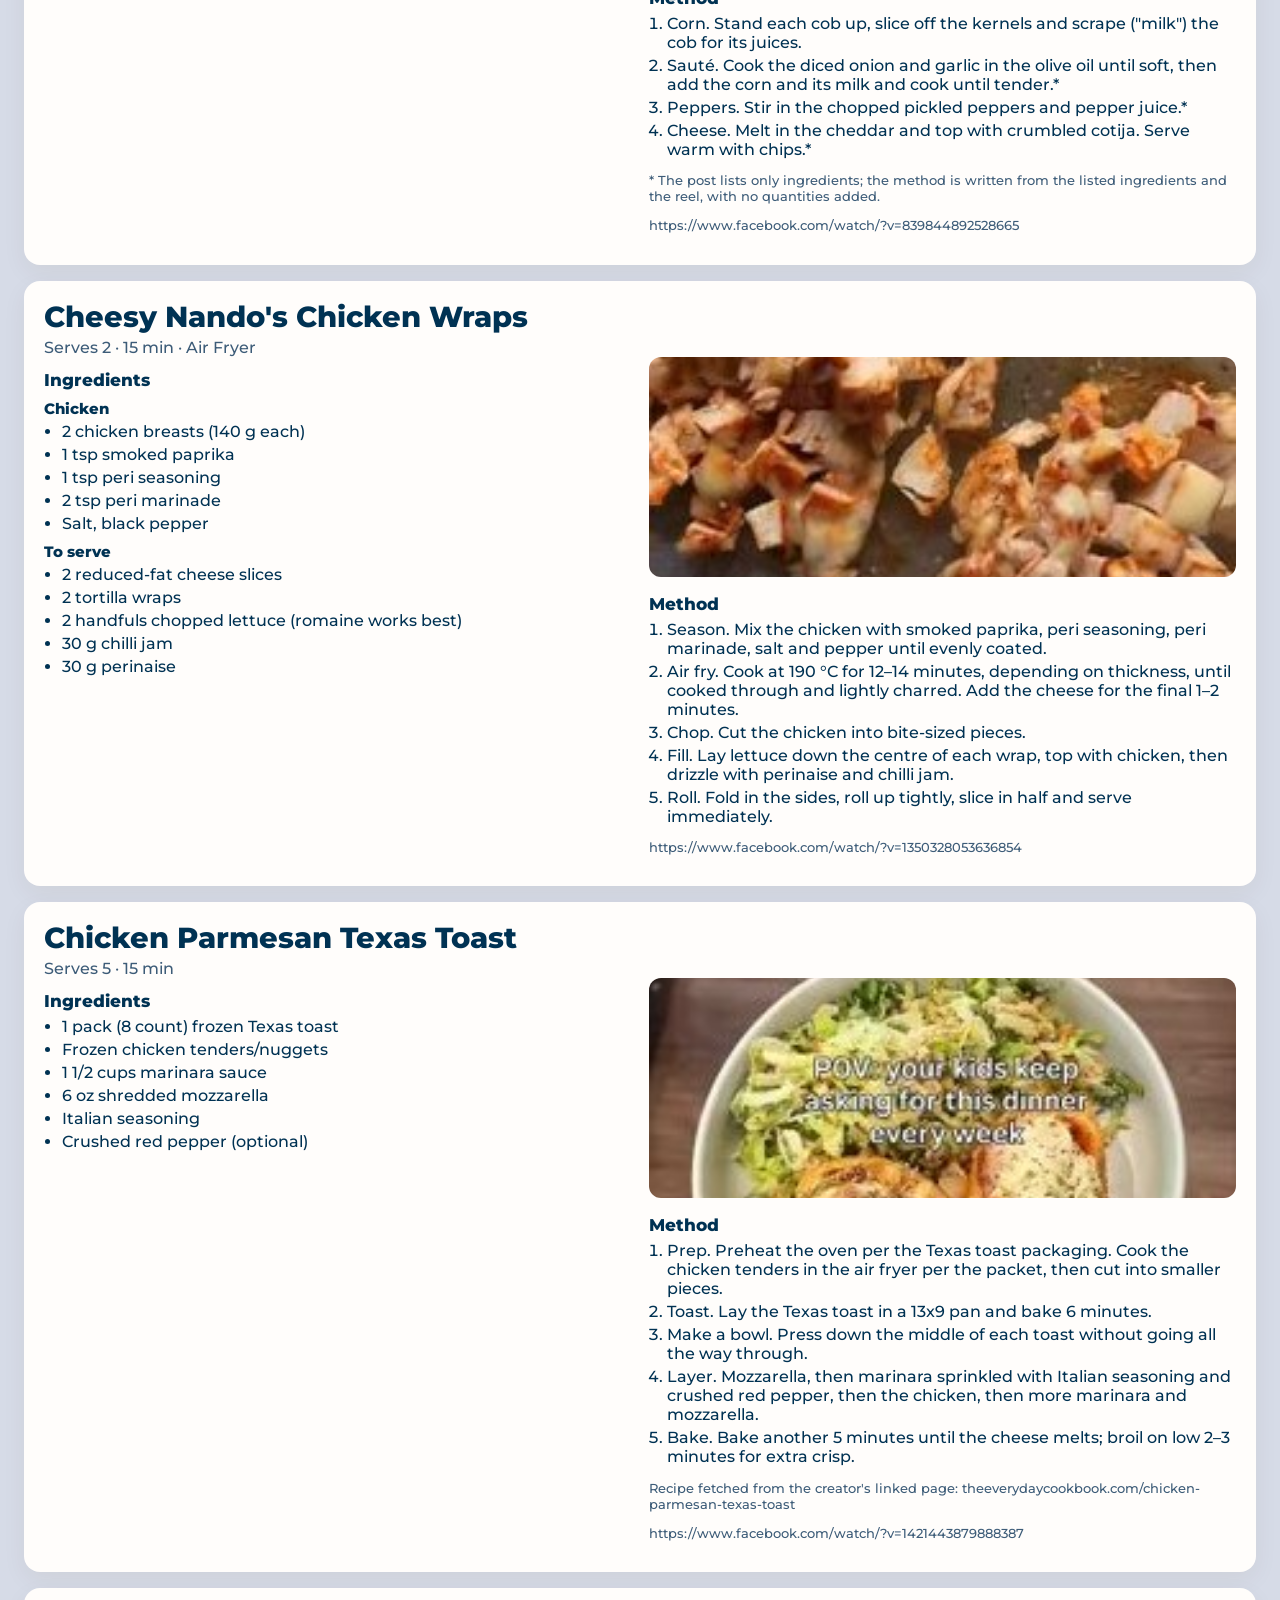
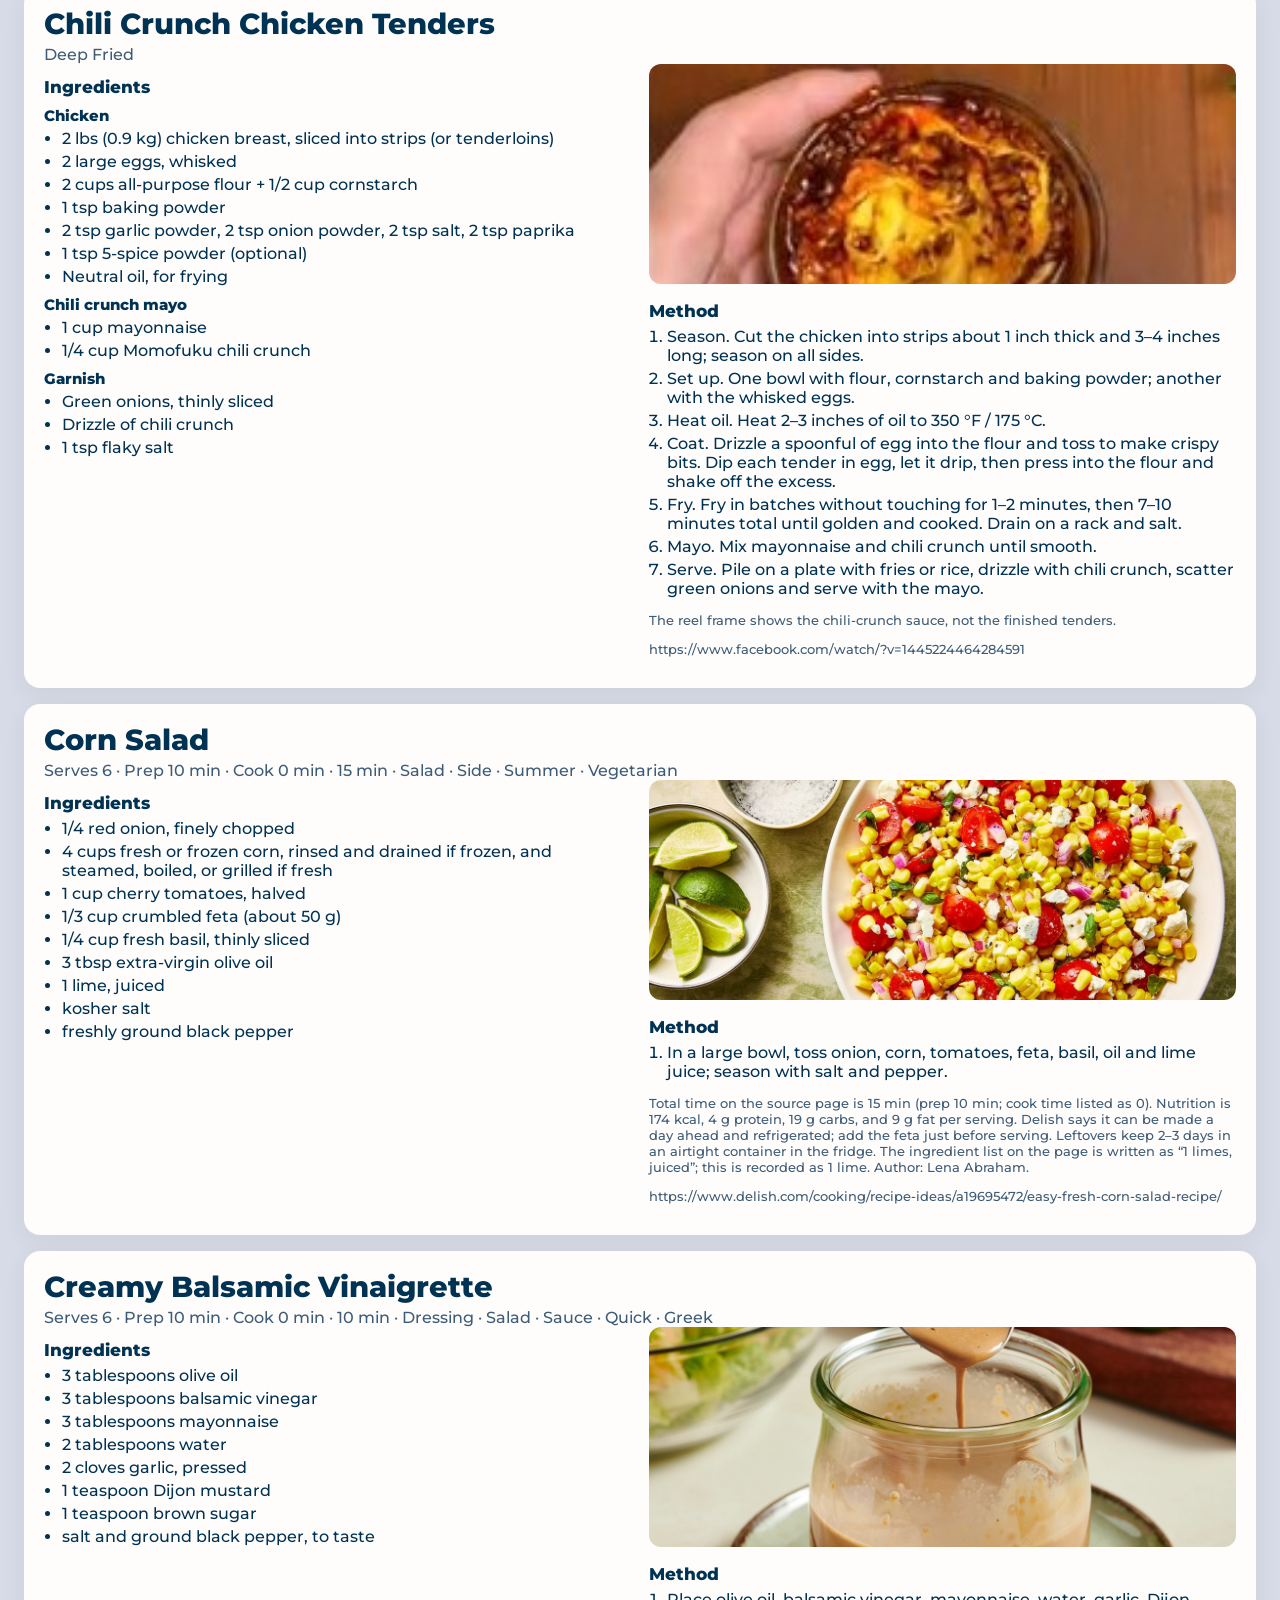
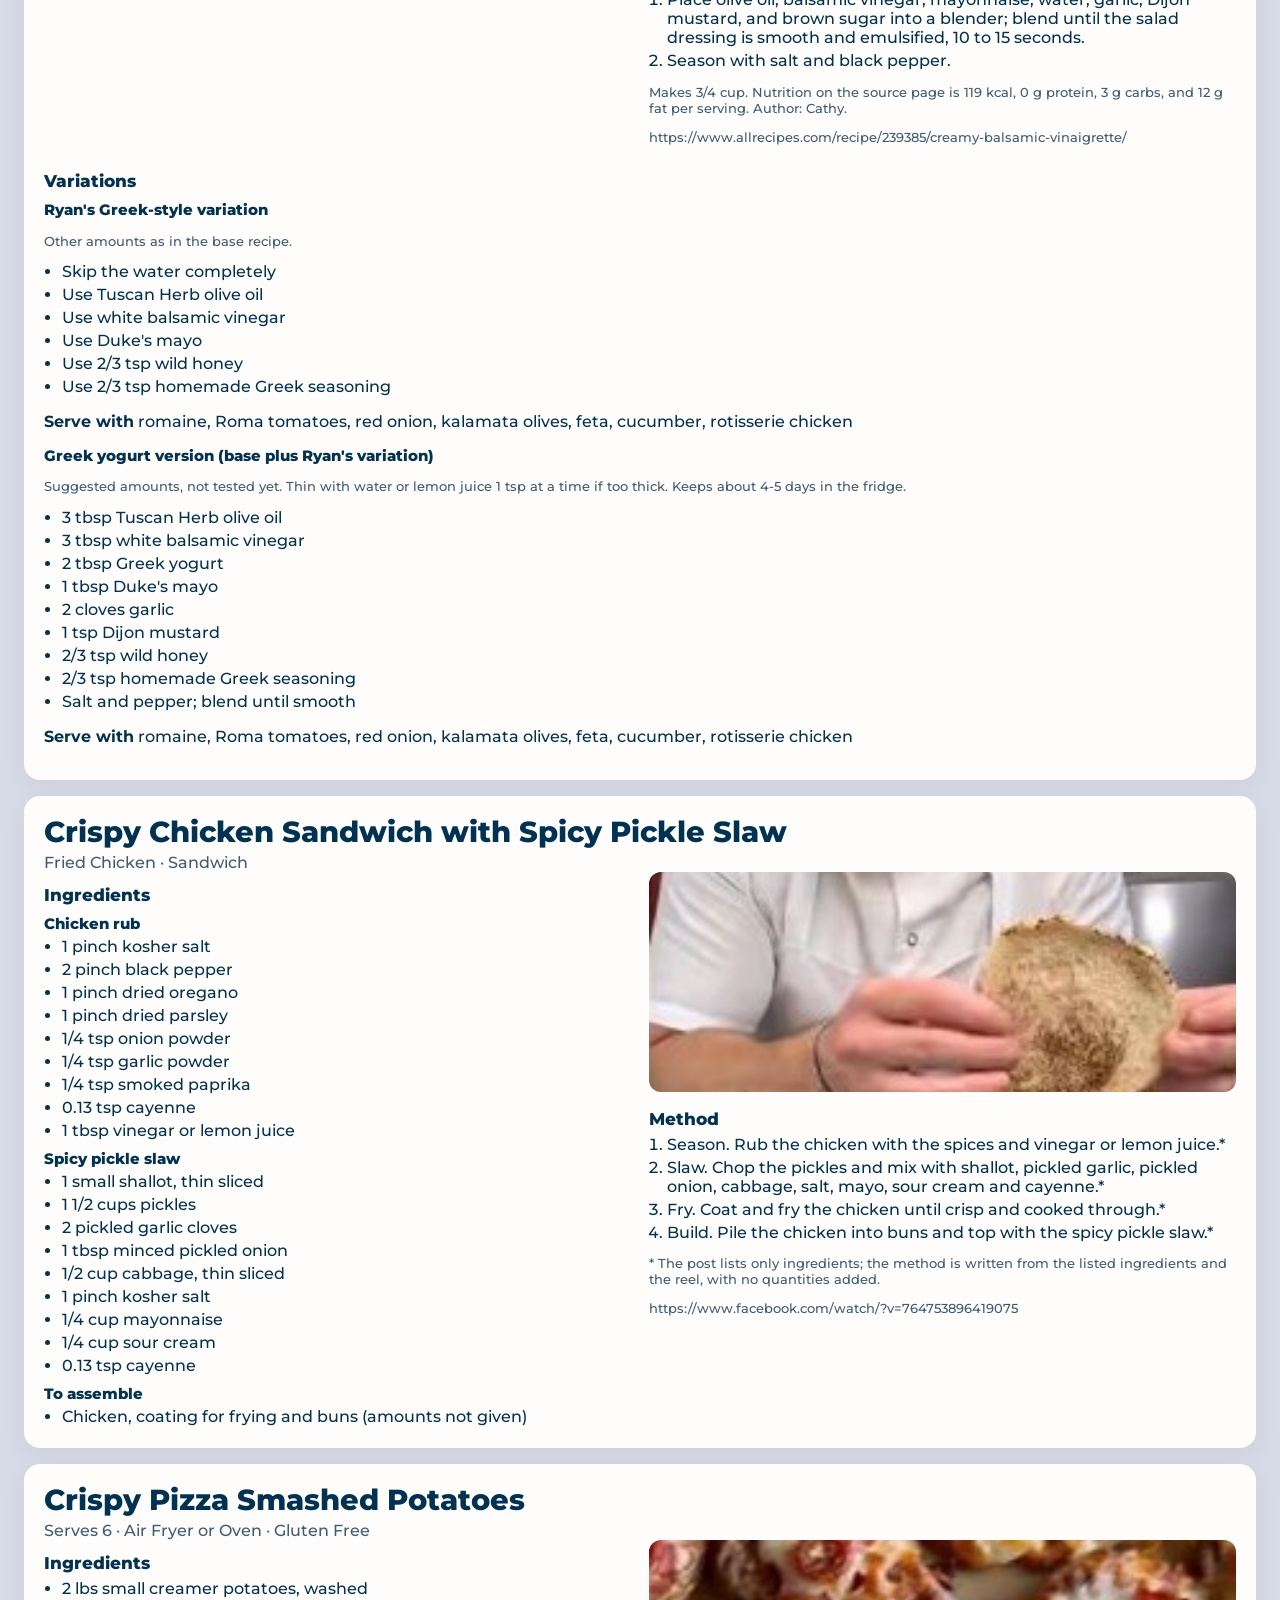
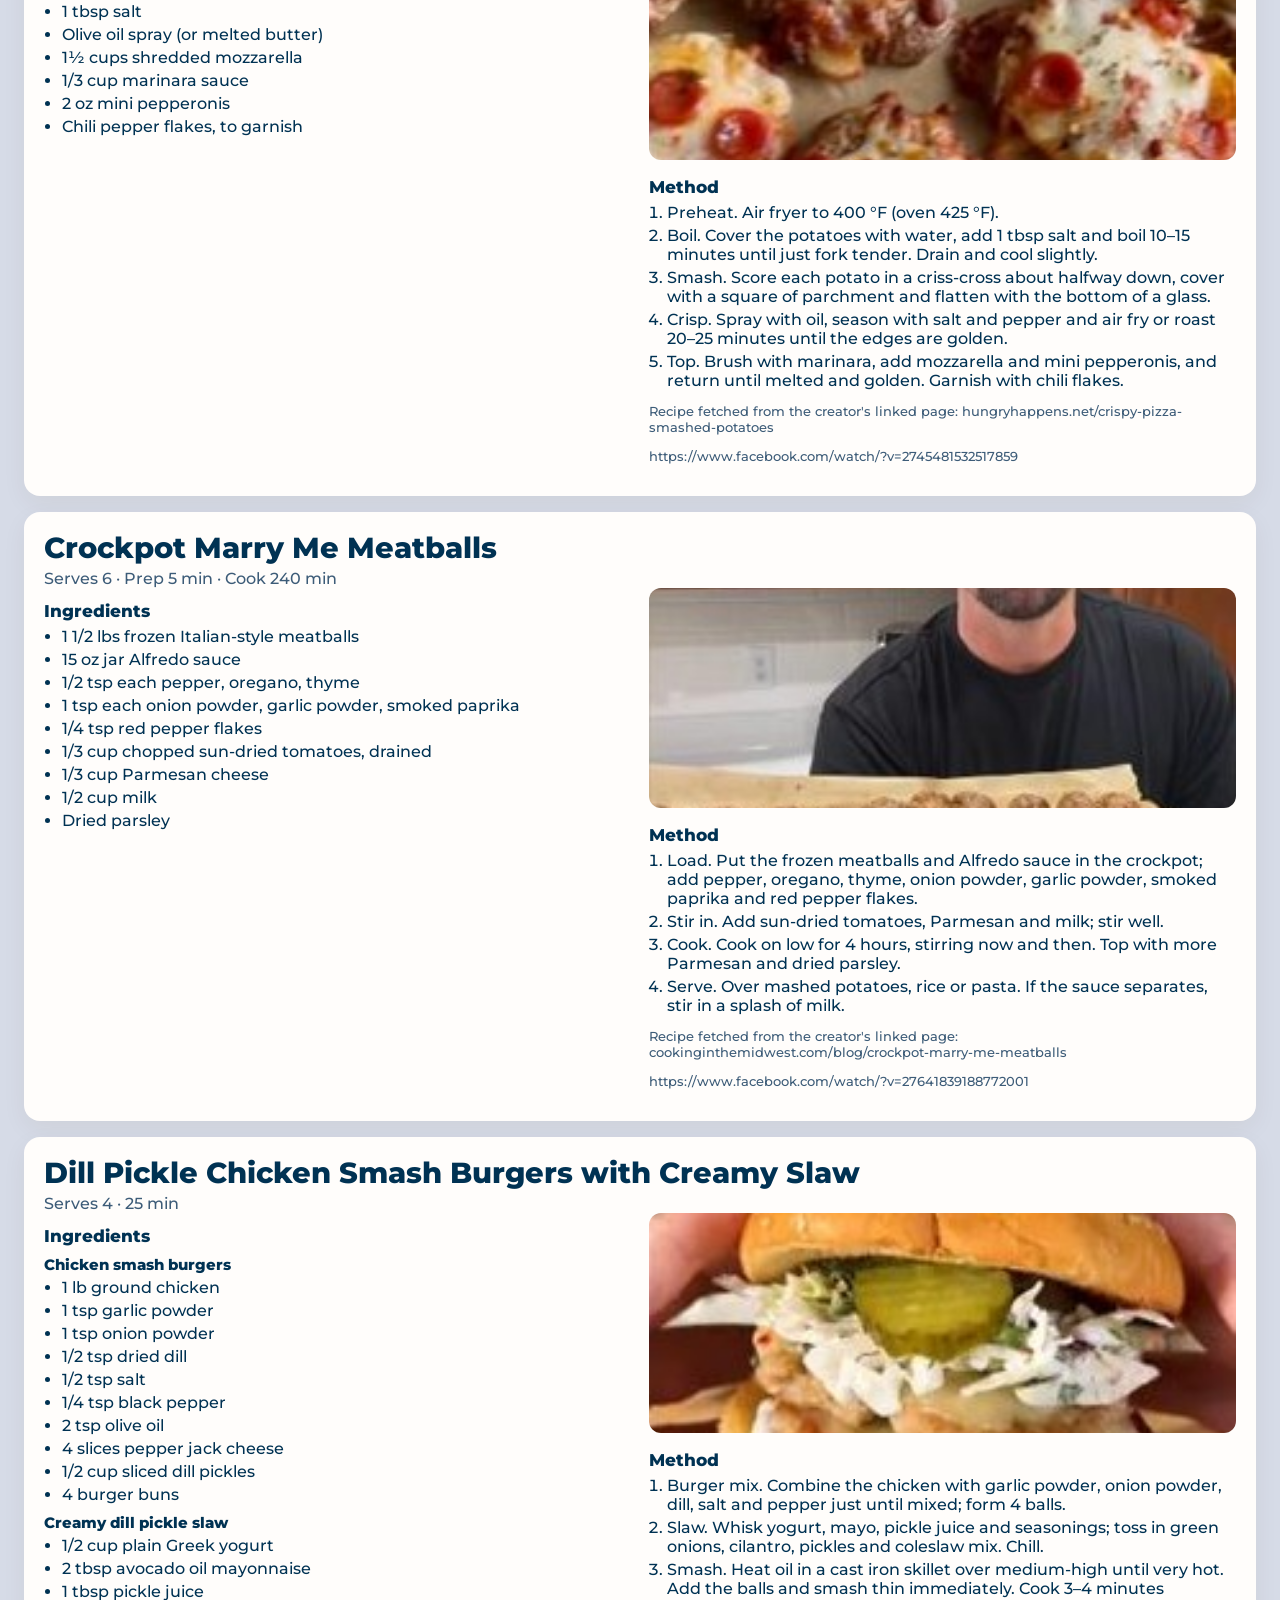
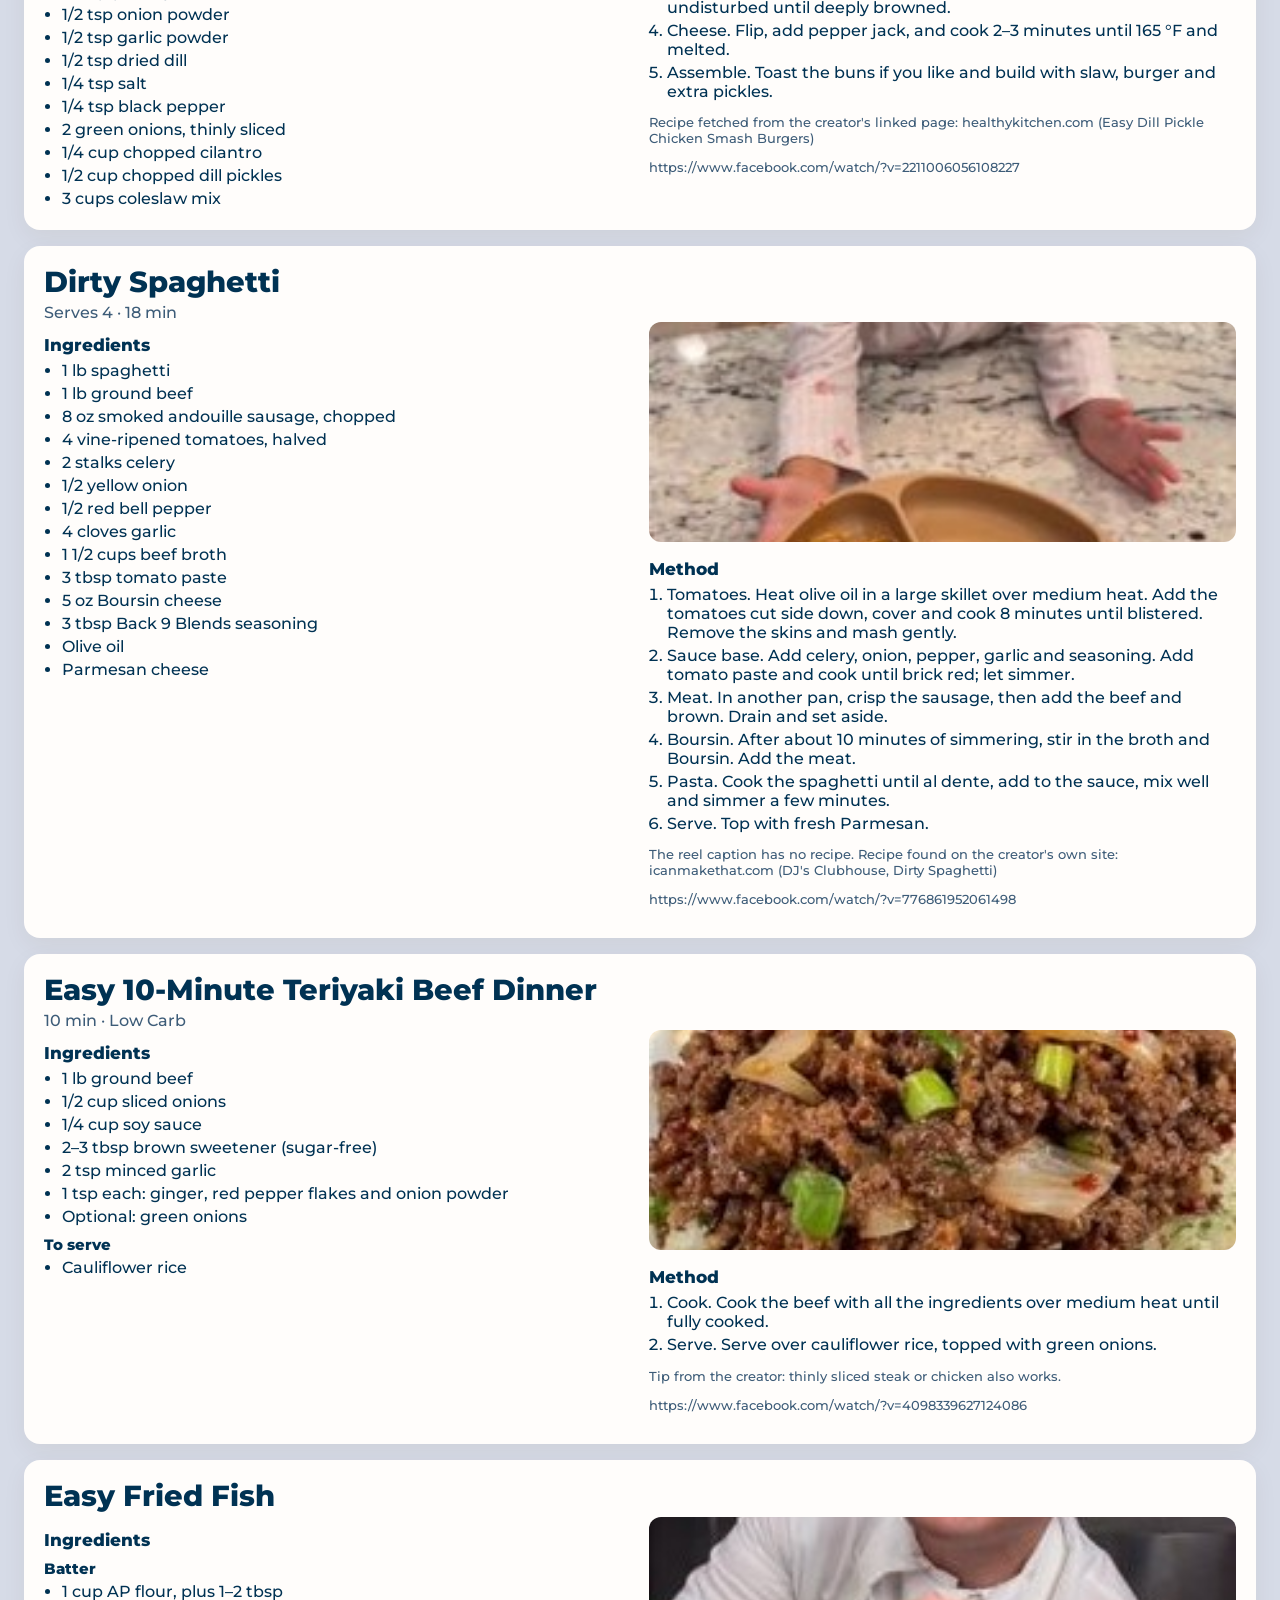
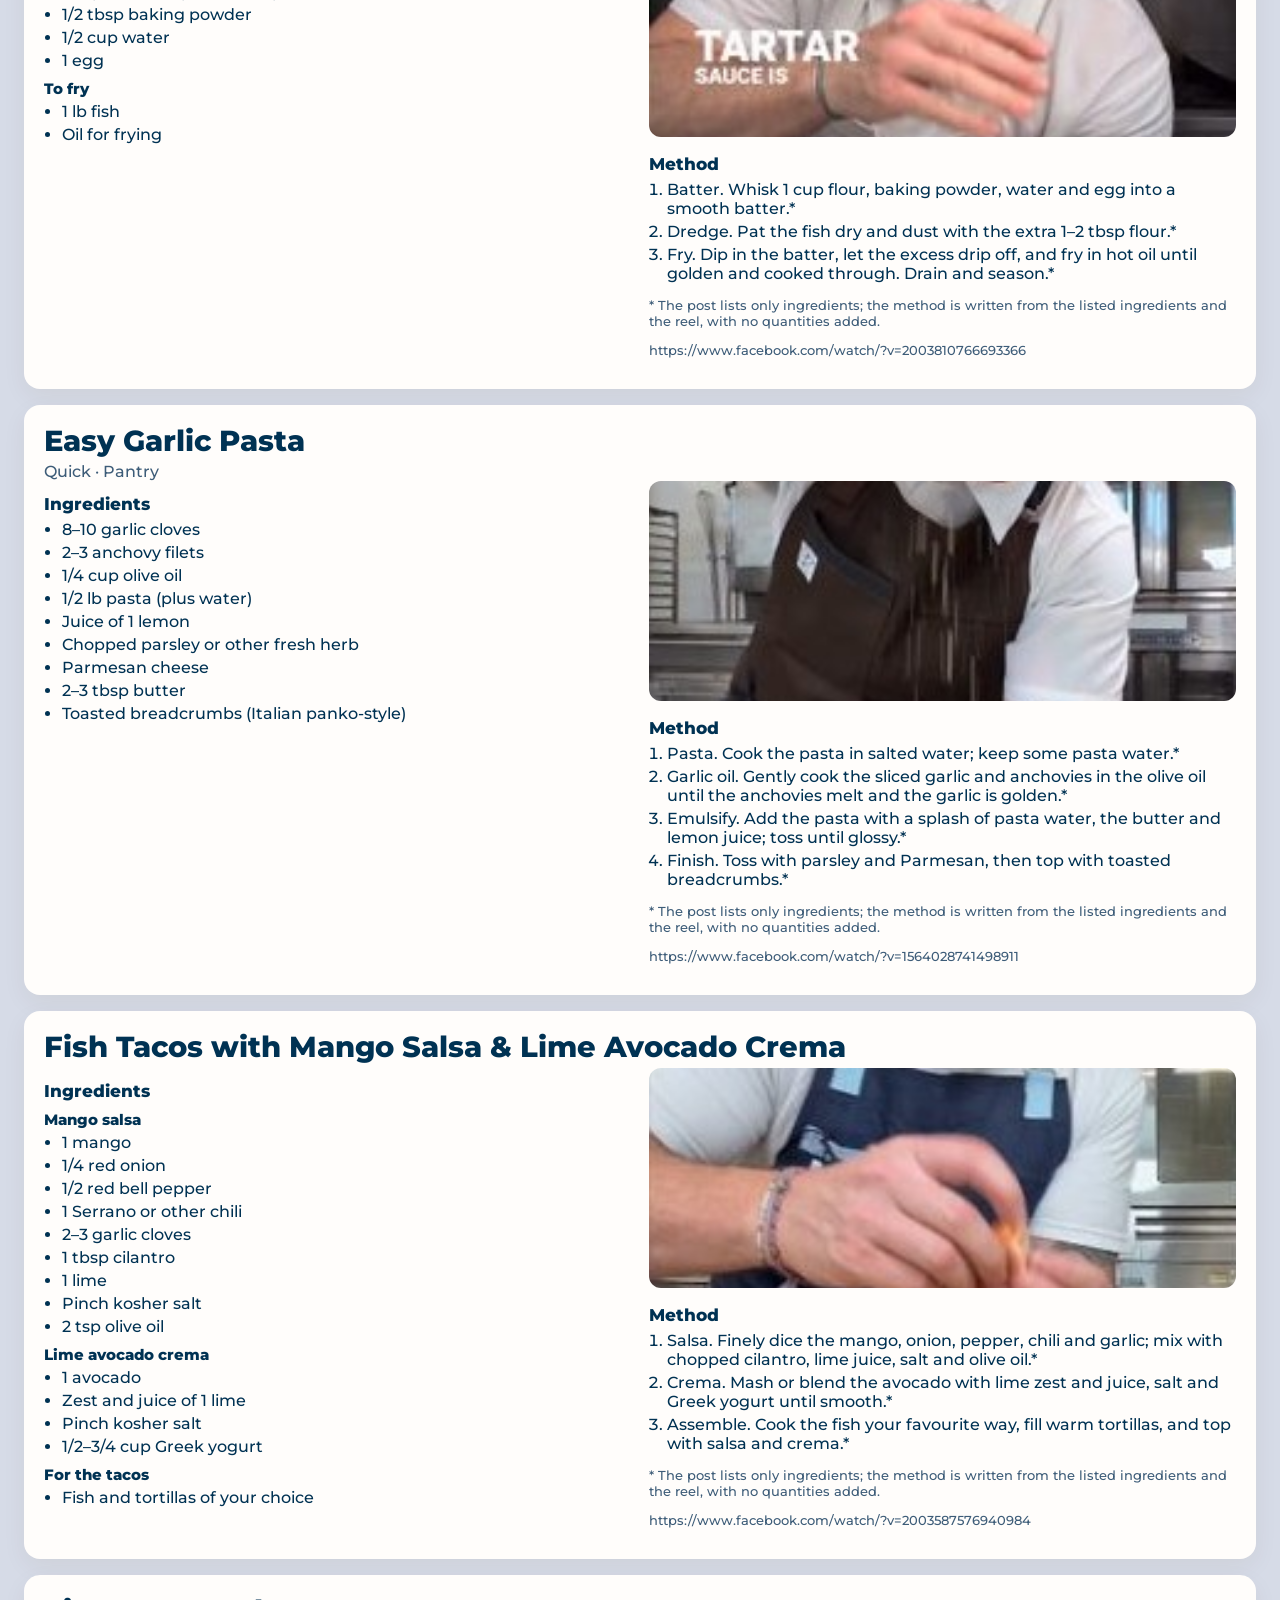
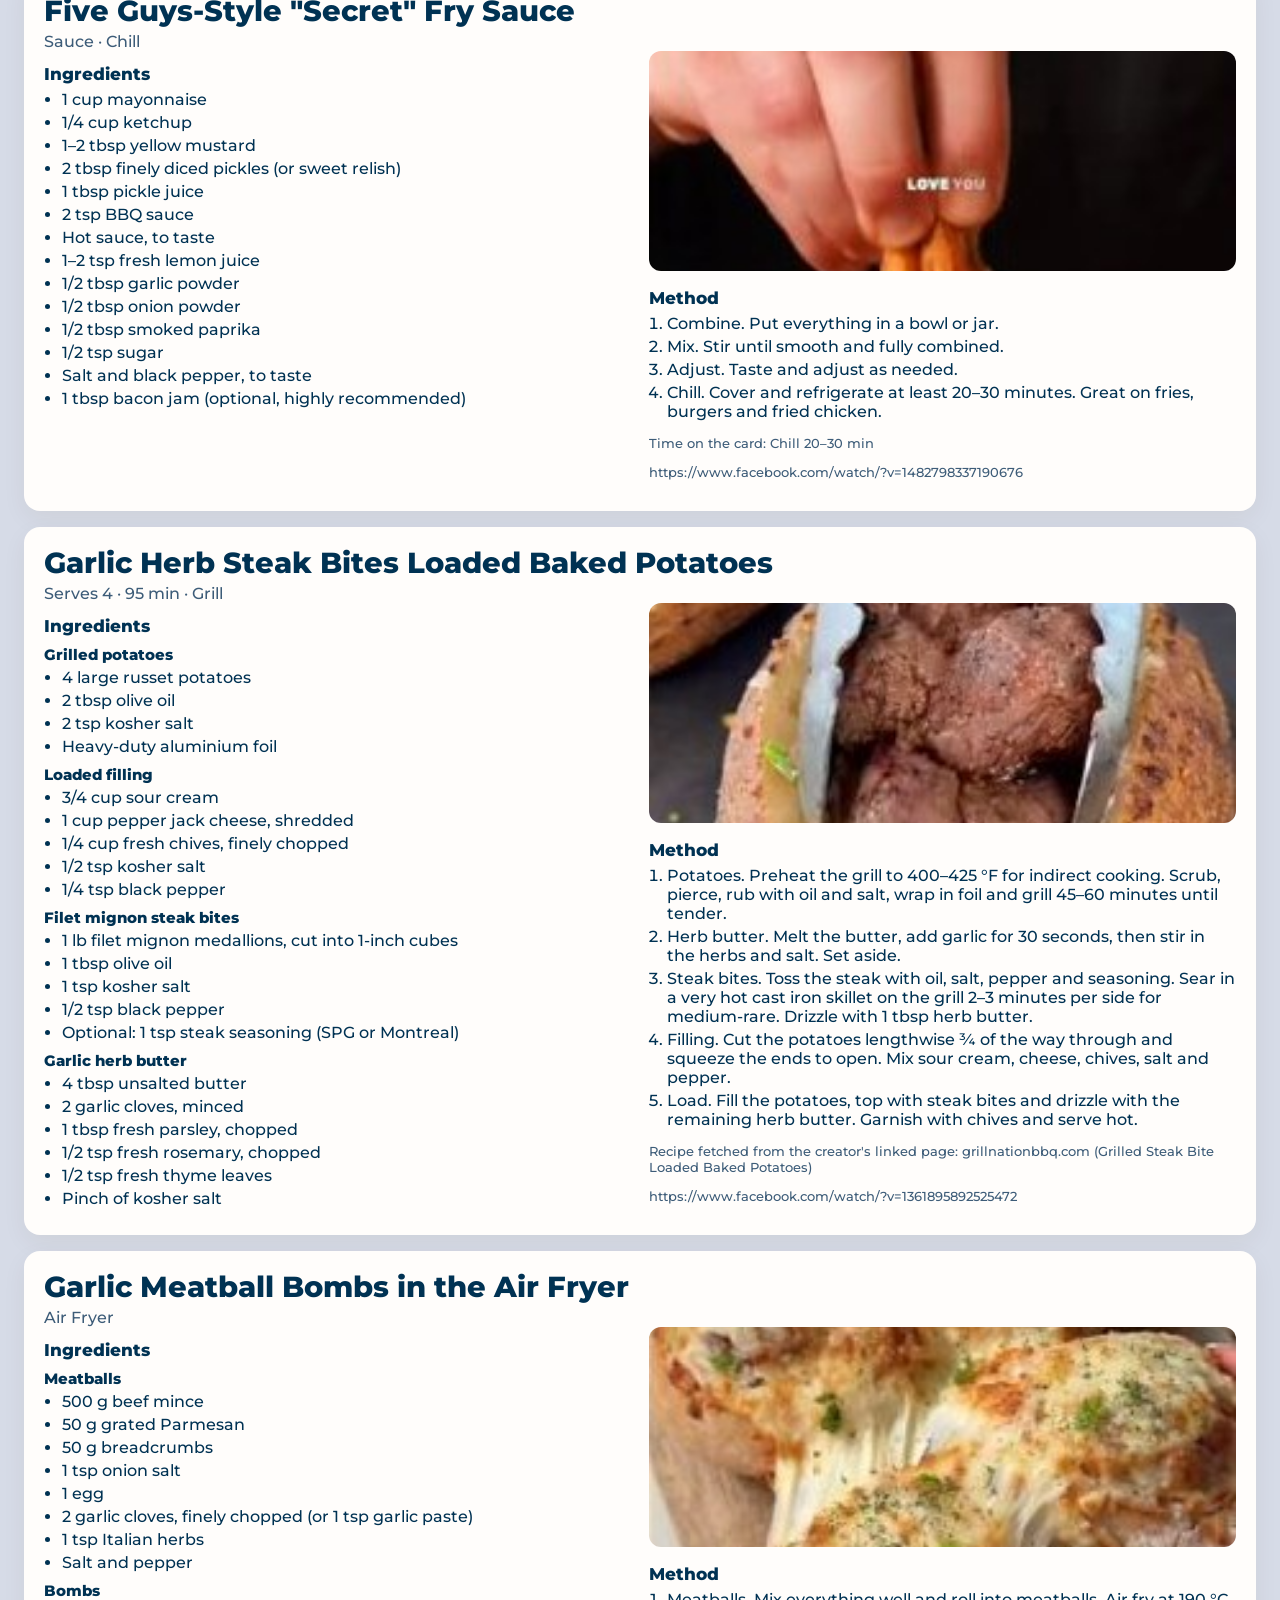
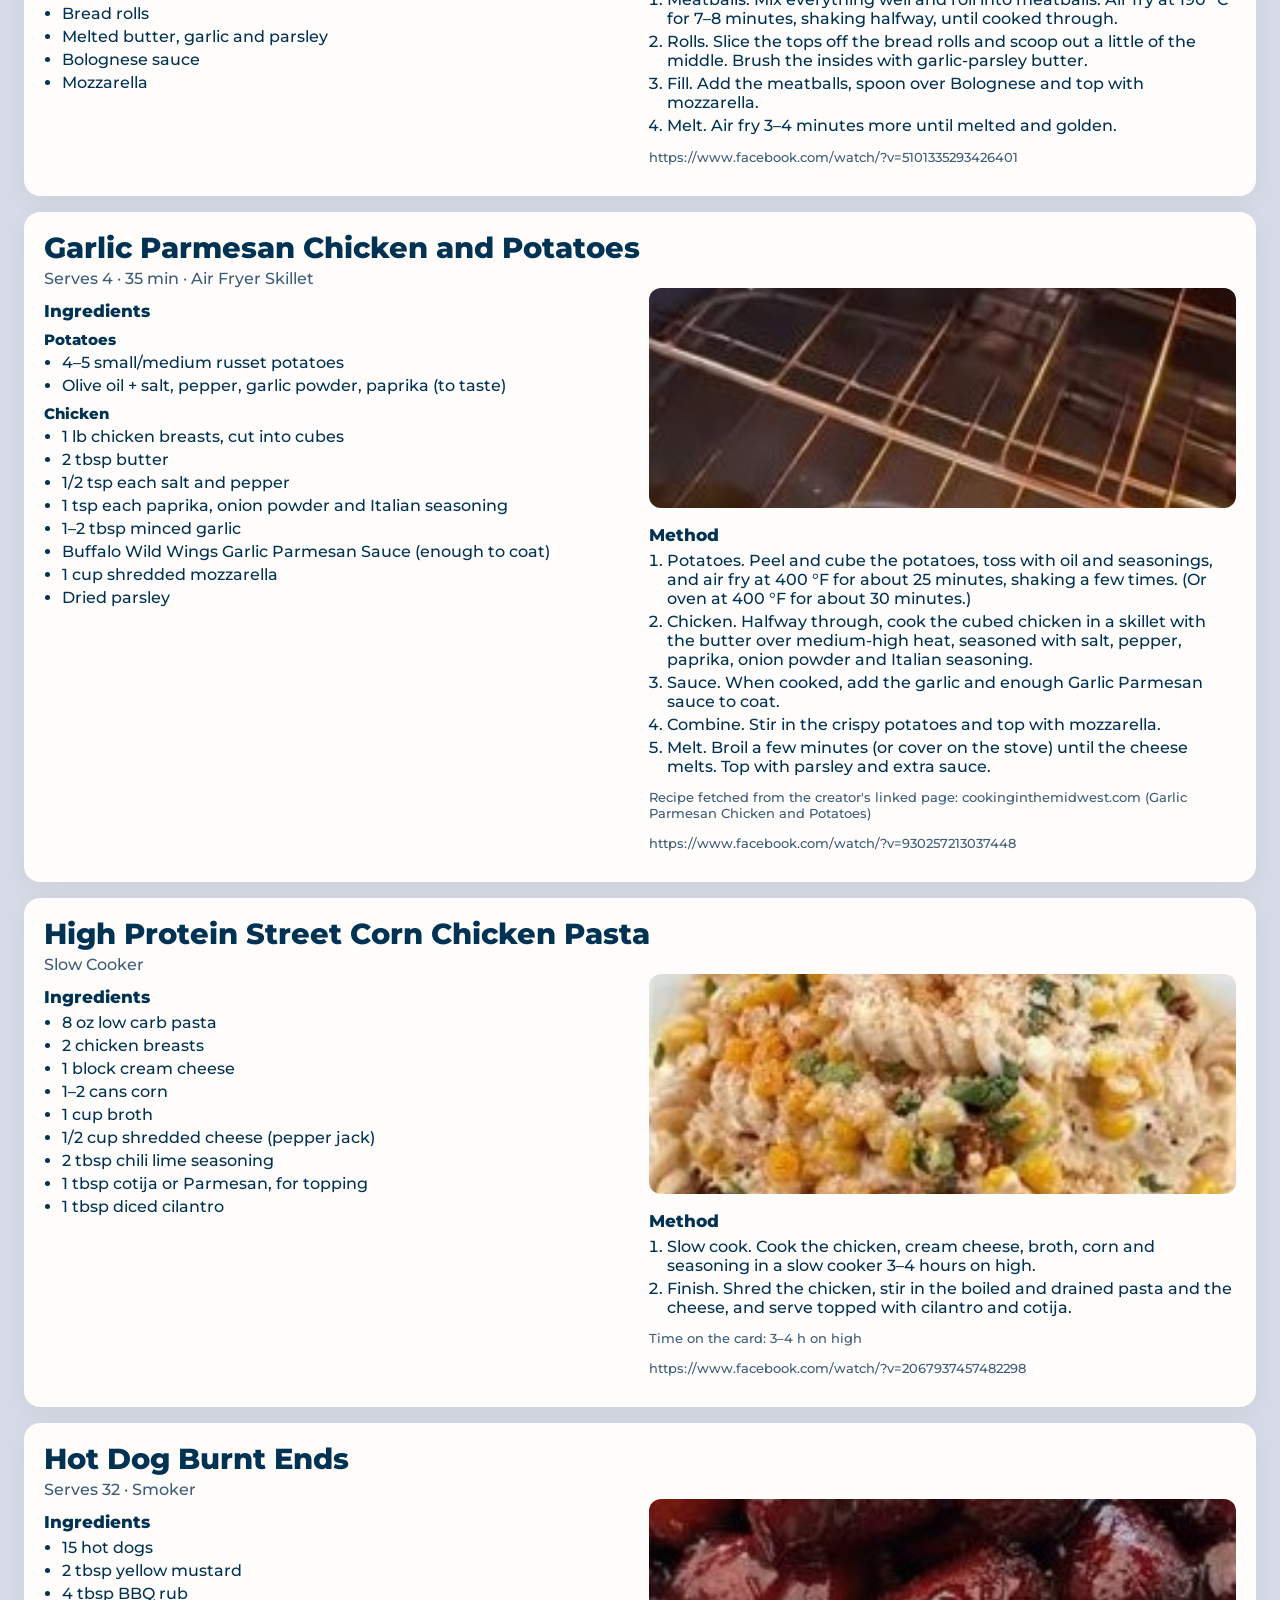
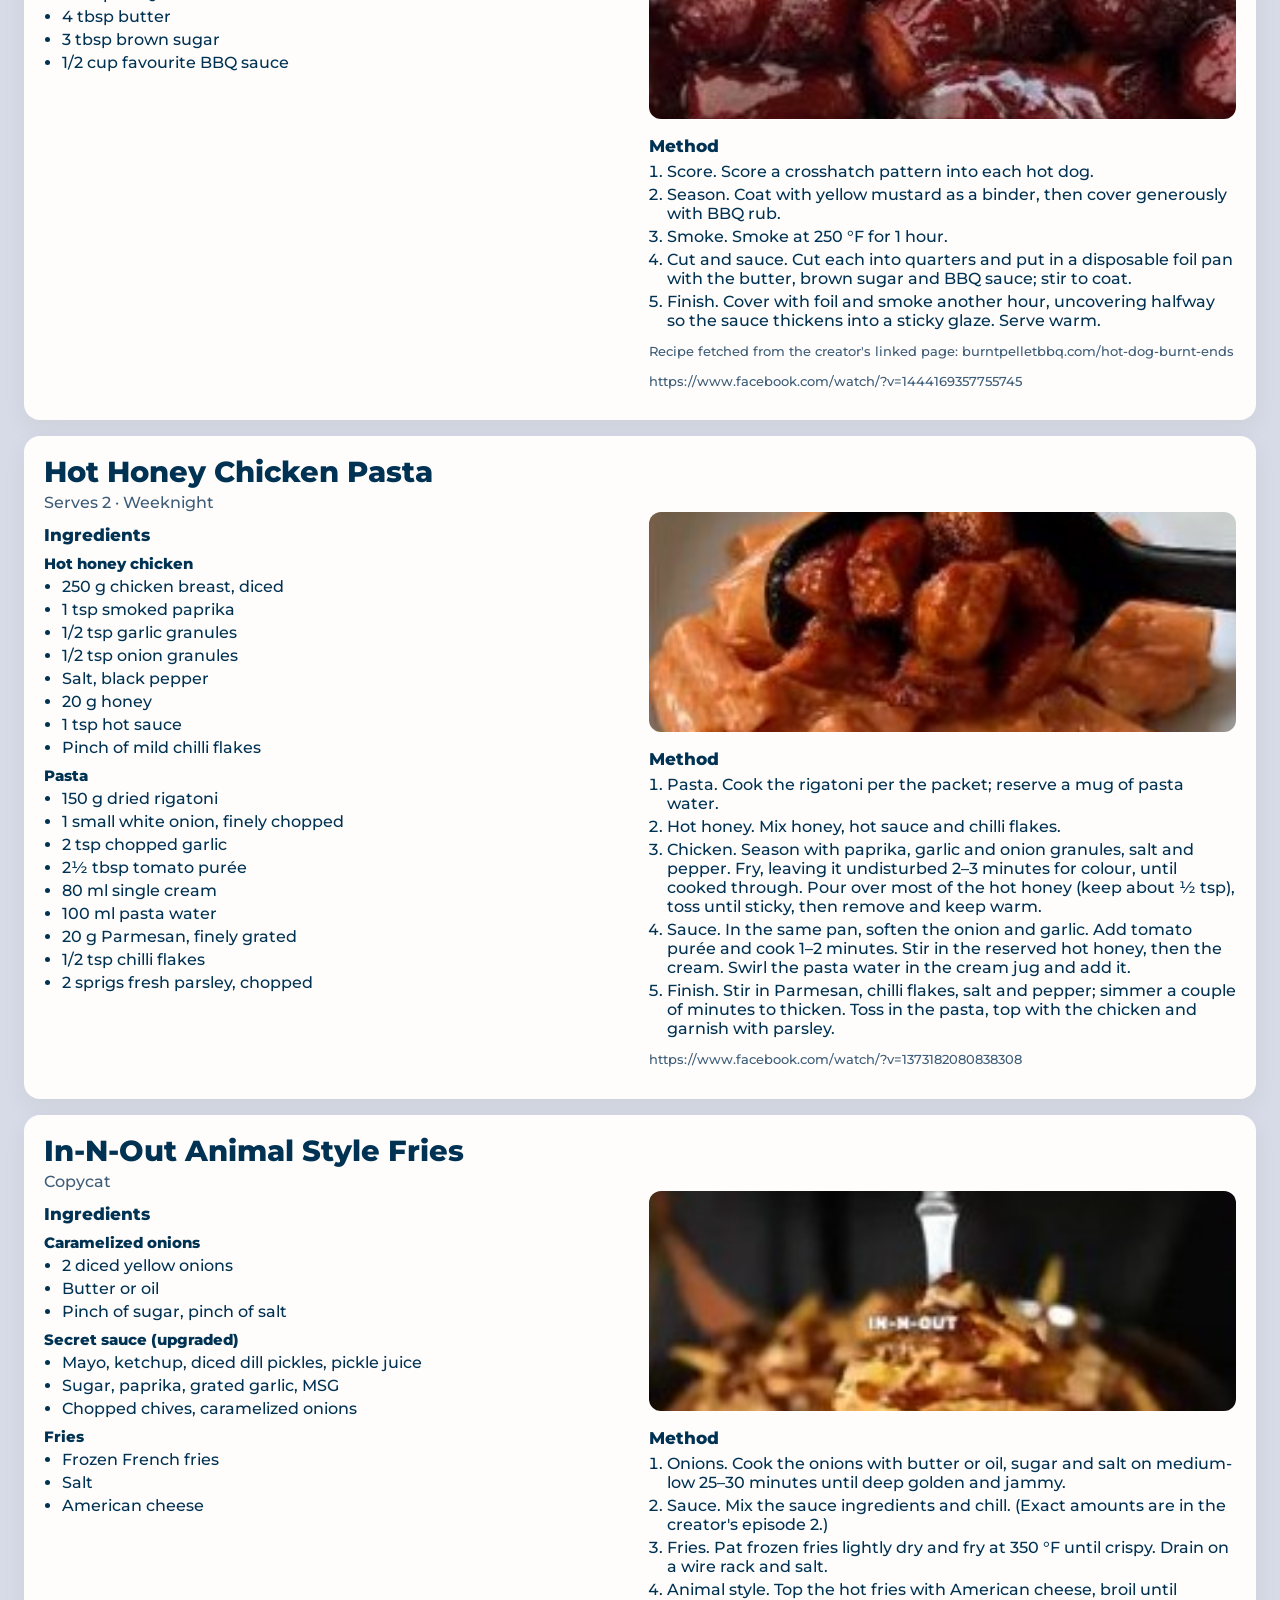
==== commit d08e6fd9: "Apply the Zugspitze ice-glass theme across the dashboard. Use a cropped, freely licensed Alps photo," ====
--- a/recipes/book.html
+++ b/recipes/book.html
@@ -3,20 +3,23 @@
 <head>
 <meta charset="utf-8">
 <title>Knapp recipe cards</title>
+<link rel="preconnect" href="https://fonts.googleapis.com">
+<link rel="preconnect" href="https://fonts.gstatic.com" crossorigin>
+<link href="https://fonts.googleapis.com/css2?family=Montserrat:wght@500;800&display=swap" rel="stylesheet">
 <style>
   @page { size: A4; margin: 12mm; }
-  body { font-family: Georgia, "Iowan Old Style", serif; color: #2c261f; margin: 0; background: #f6f1e7; }
-  h1 { font-size: 22pt; margin: 0; }
-  header p { margin: 4px 0 0; color: #6d645c; }
+  body { font-family: Montserrat, "Segoe UI", sans-serif; font-weight: 500; color: #003253; margin: 0; background: #D6DBE7; }
+  h1 { font-size: 22pt; margin: 0; font-weight: 800; }
+  header p { margin: 4px 0 0; color: #3d5c78; }
   .card { background: #fffdfb; border-radius: 16px; padding: 18px 20px; margin: 0 0 16px; break-after: page; page-break-after: always; }
   .cols { display: flex; gap: 18px; }
   .cols > div { flex: 1; }
-  h2 { font-size: 13pt; margin: 12px 0 6px; }
-  h3 { font-size: 11pt; margin: 10px 0 4px; }
+  h2 { font-size: 13pt; margin: 12px 0 6px; font-weight: 800; }
+  h3 { font-size: 11pt; margin: 10px 0 4px; font-weight: 800; }
   ul, ol { margin: 0; padding-left: 18px; }
   li { margin: 4px 0; }
   img { width: 100%; max-height: 220px; object-fit: cover; border-radius: 12px; }
-  .notes, .src { font-size: 10pt; color: #6d645c; }
+  .notes, .src { font-size: 10pt; color: #3d5c78; }
   @media screen { body { padding: 24px; } .card { box-shadow: 0 8px 24px rgba(80,50,20,.06); } }
 </style>
 </head>
